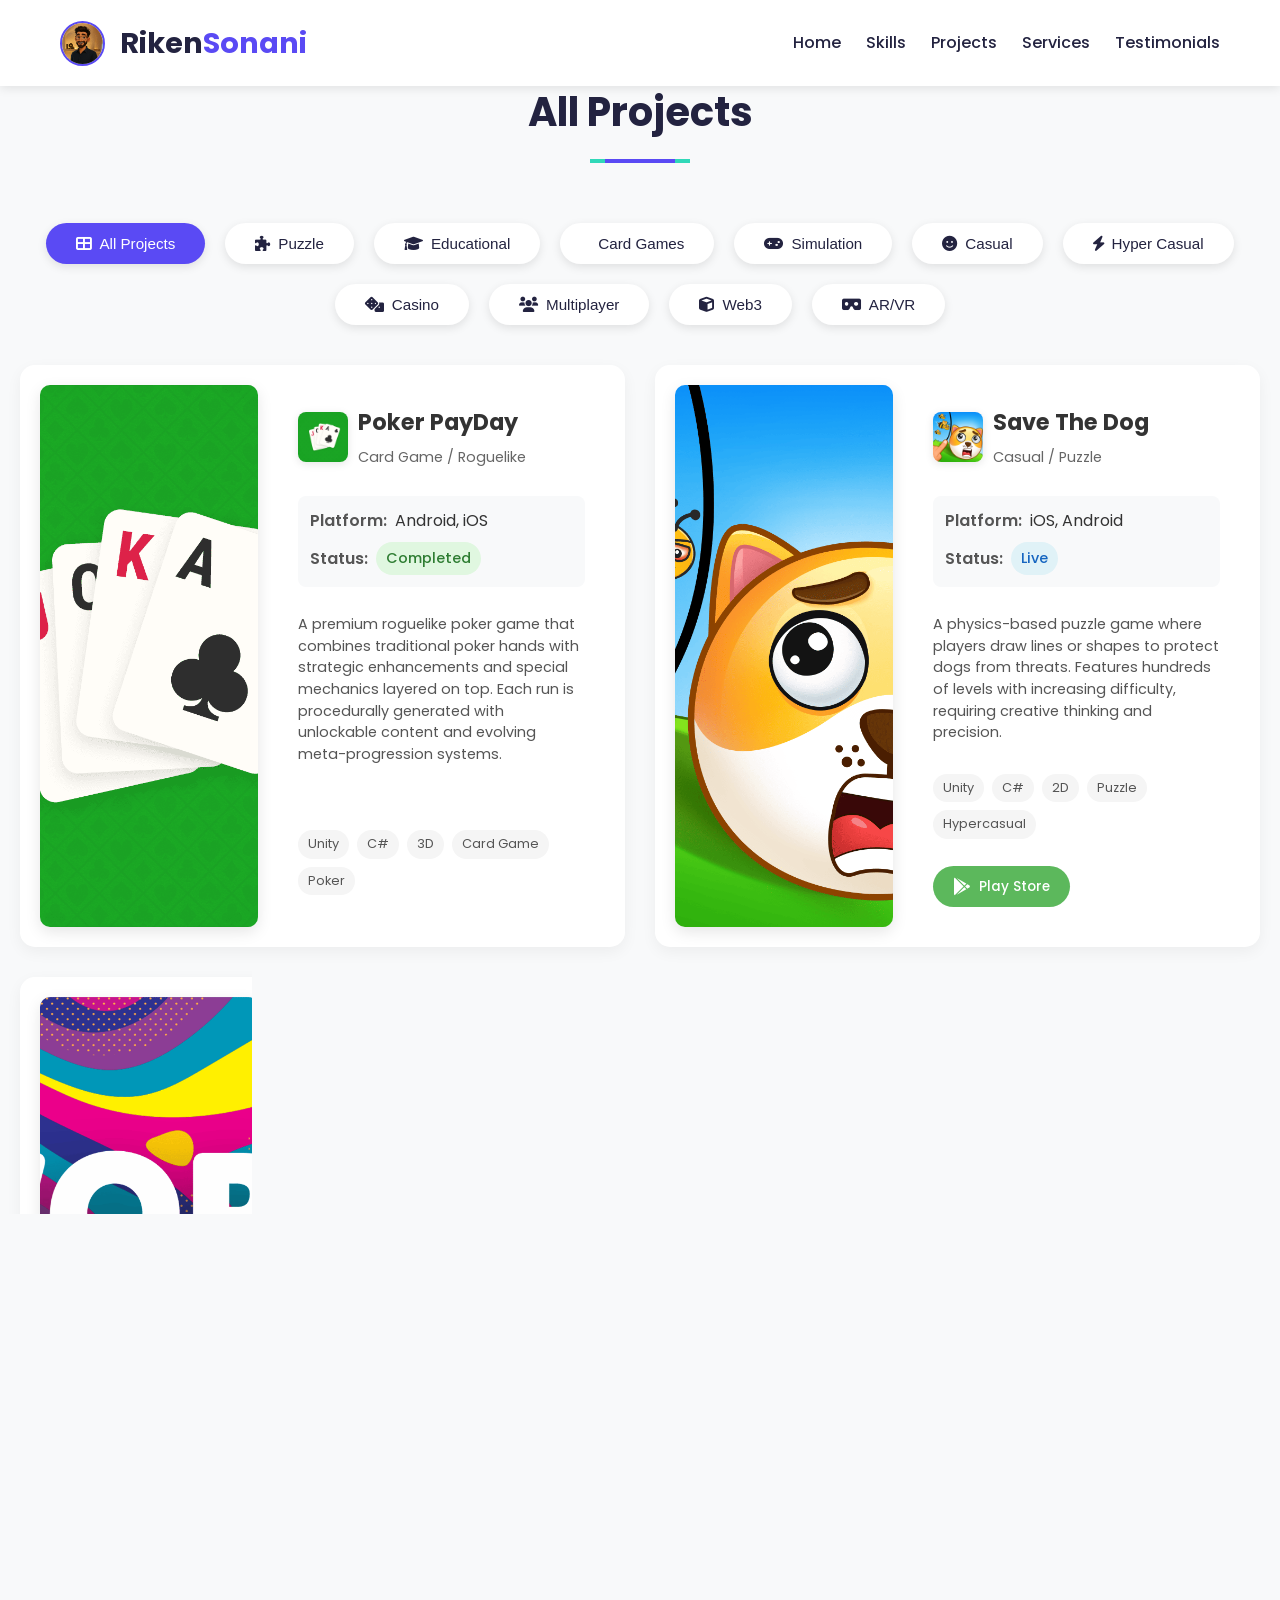
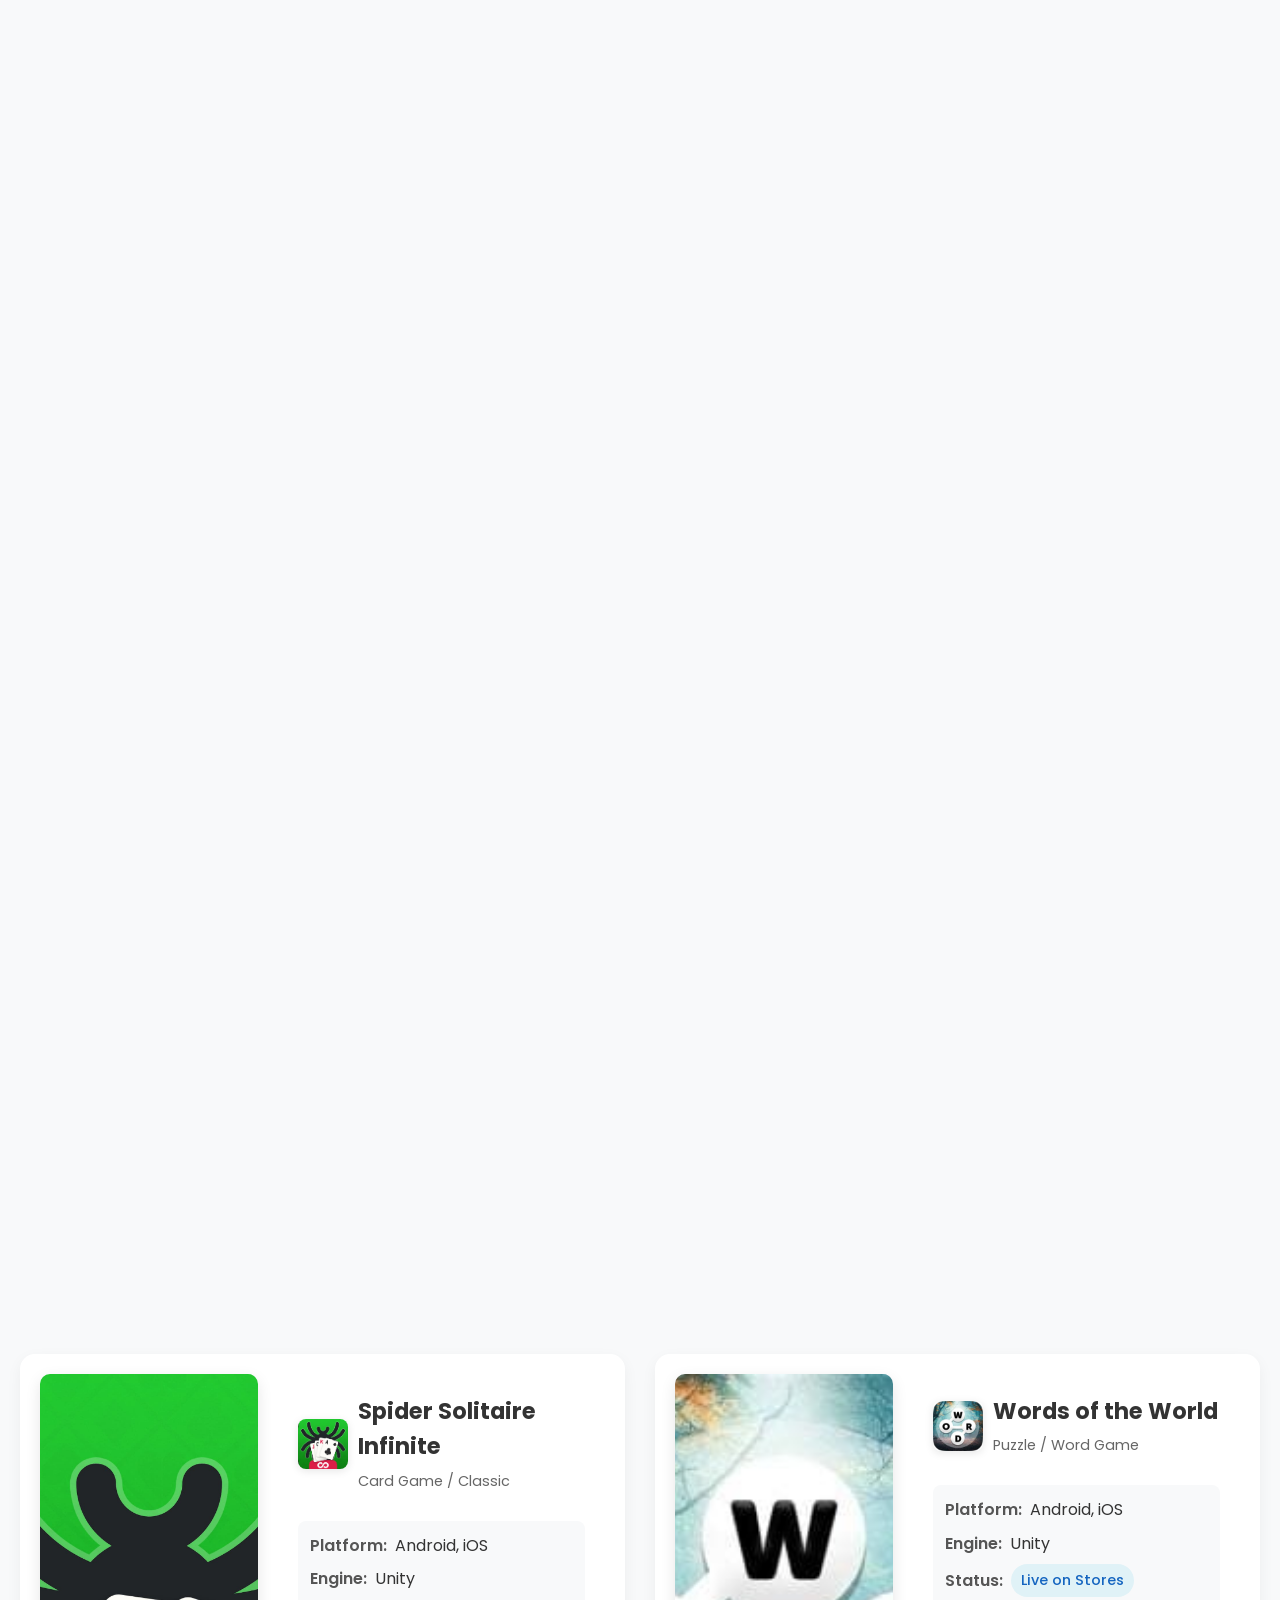
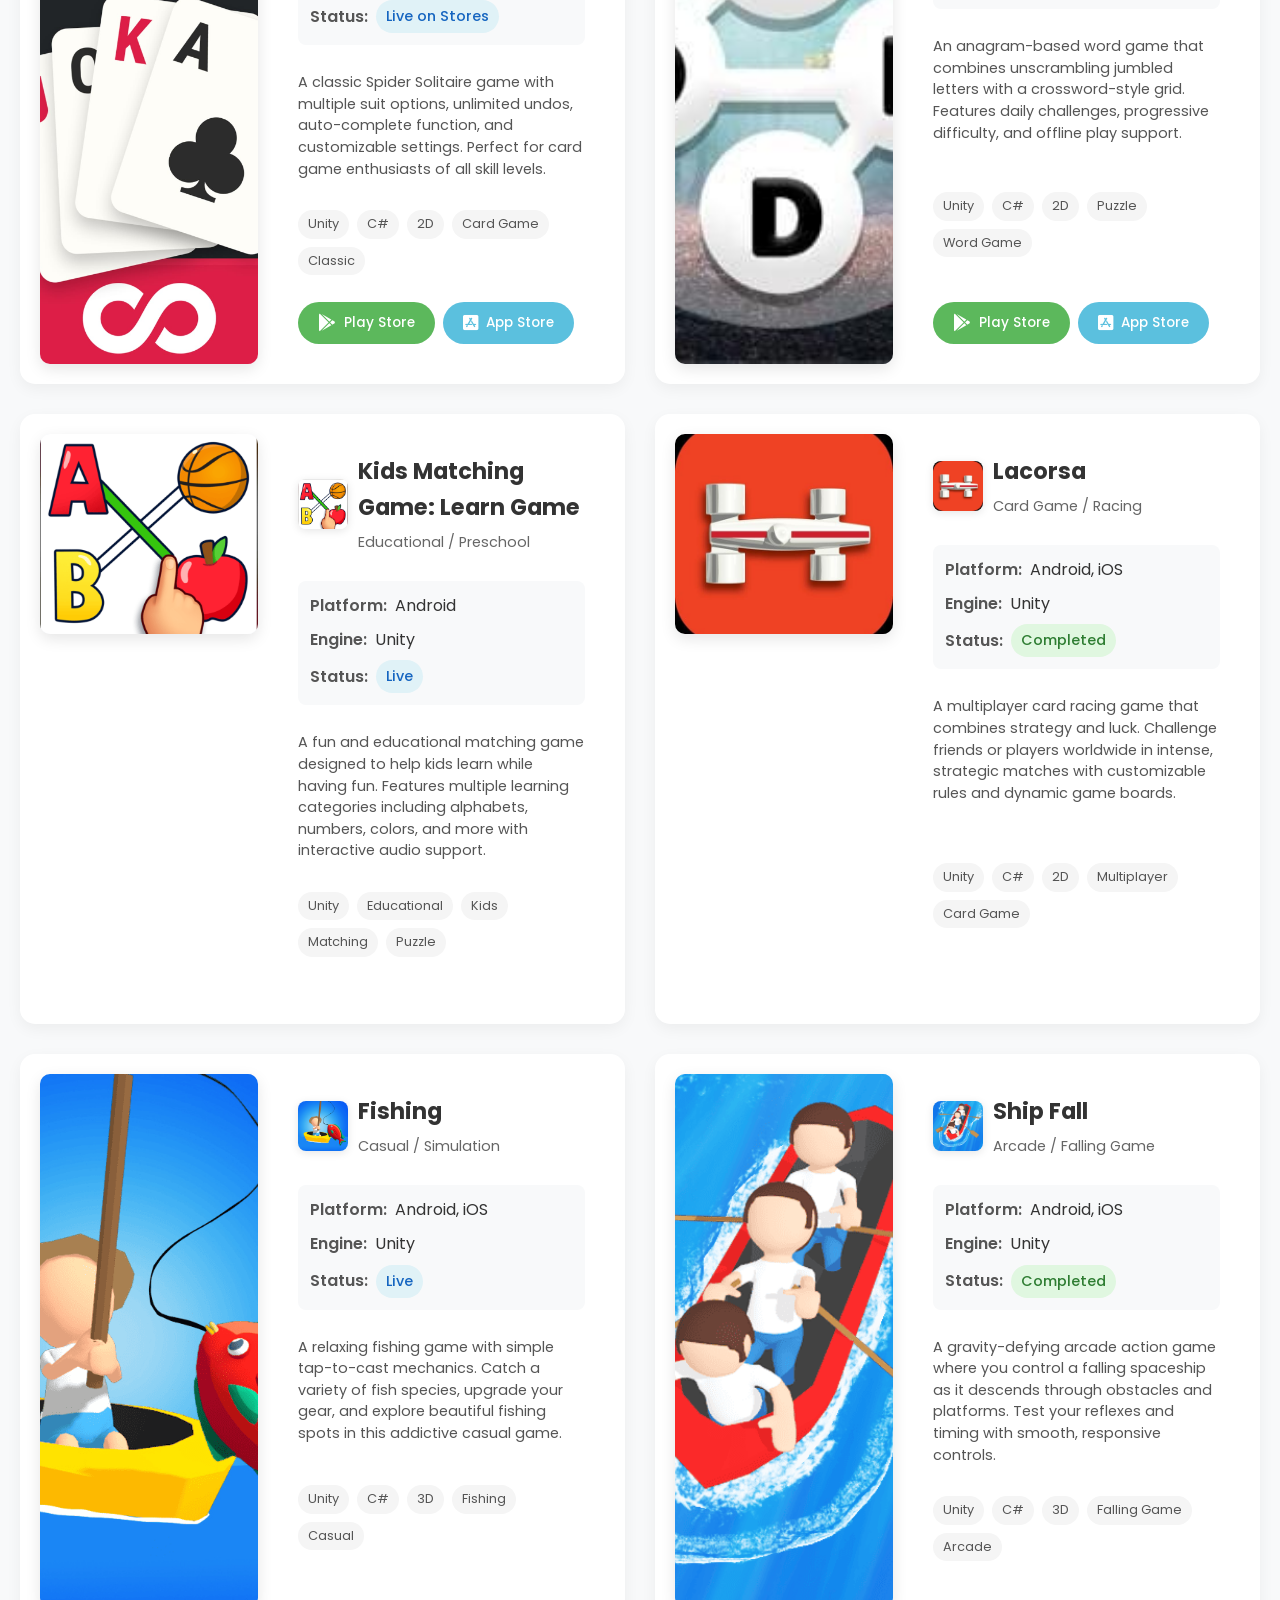
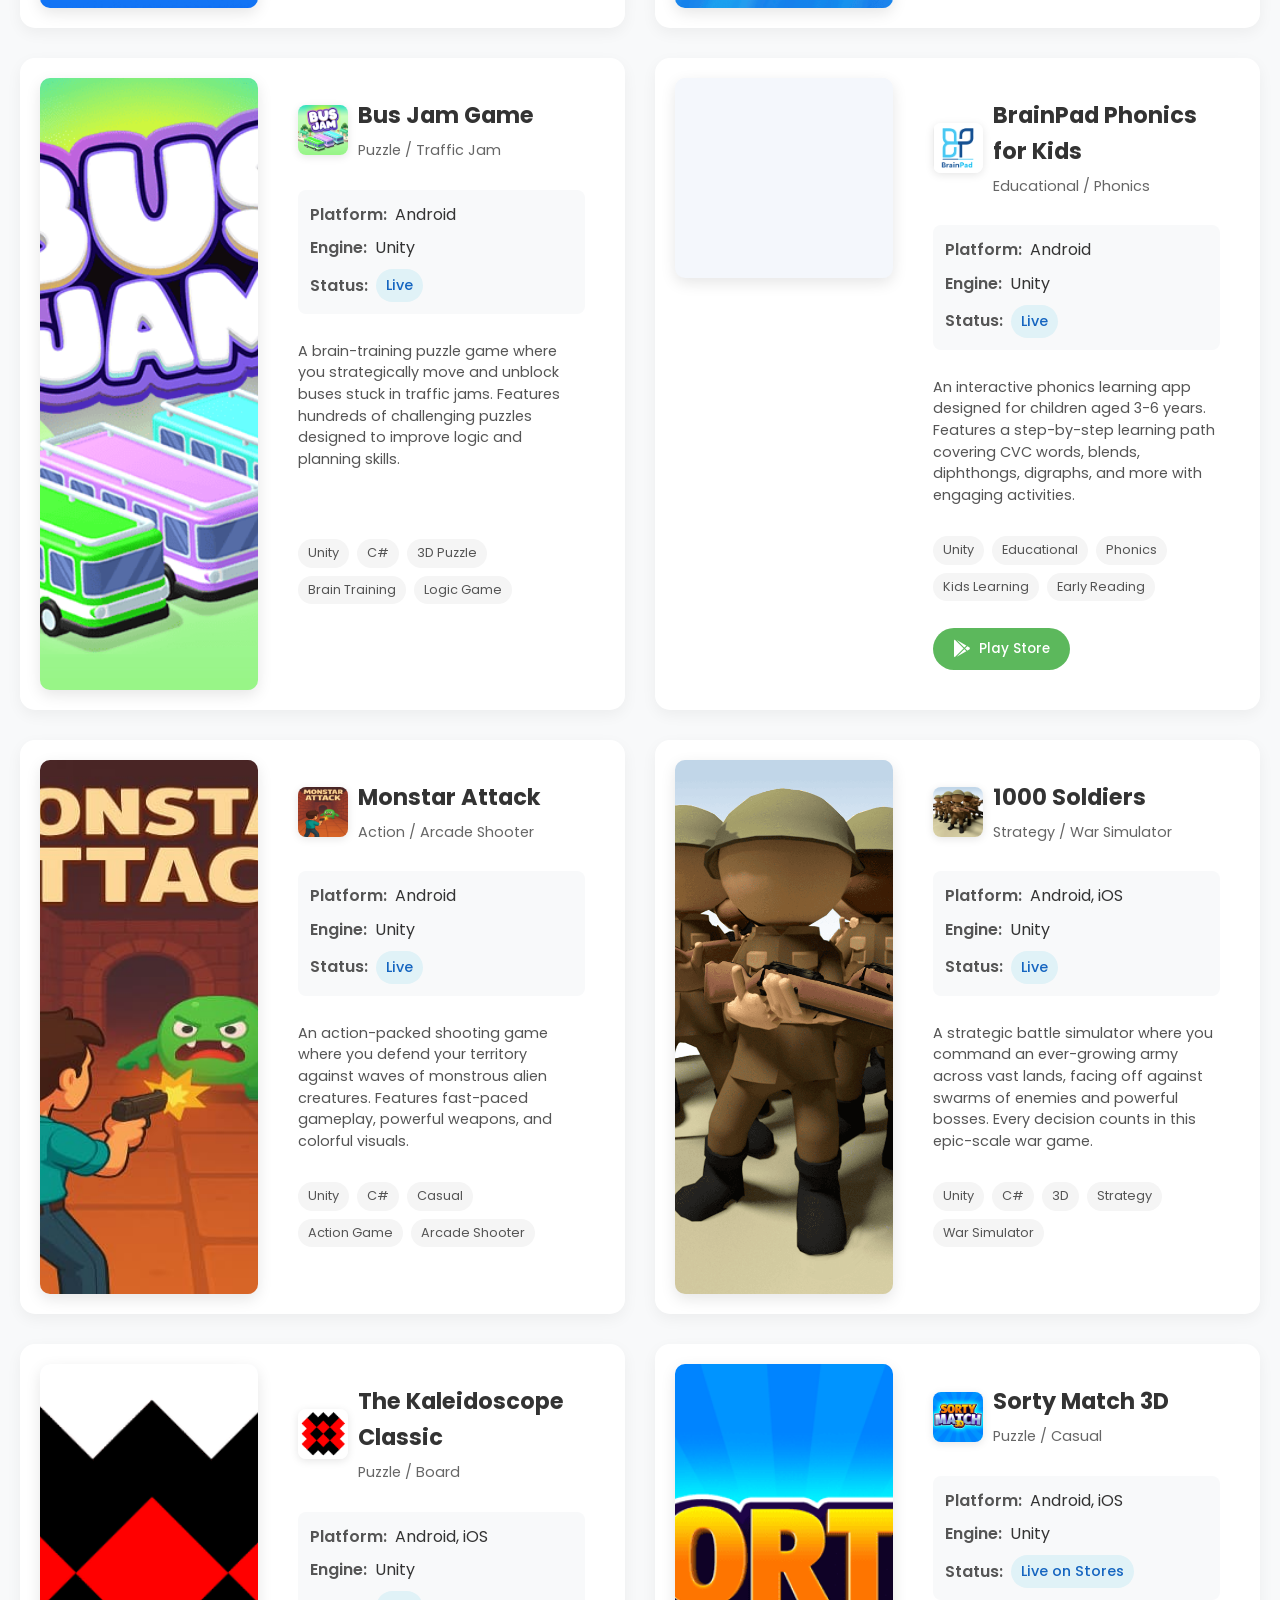
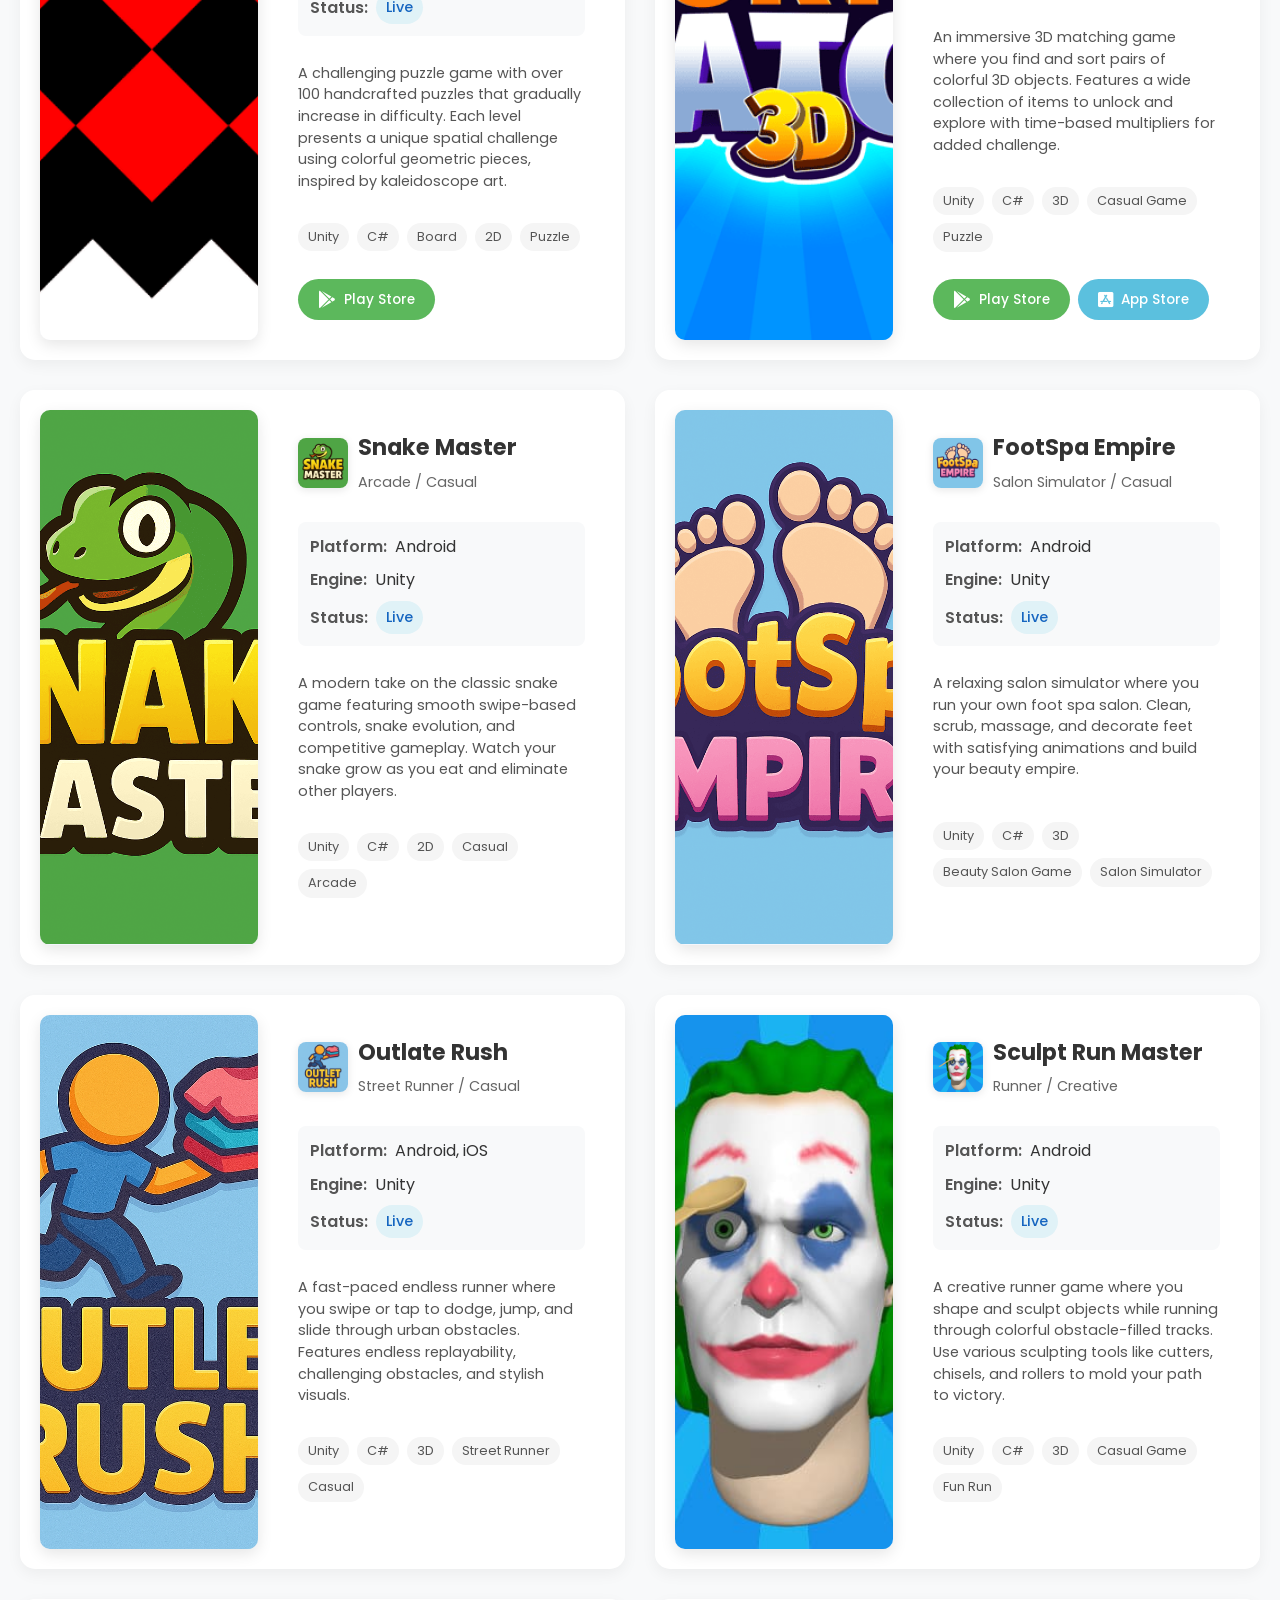
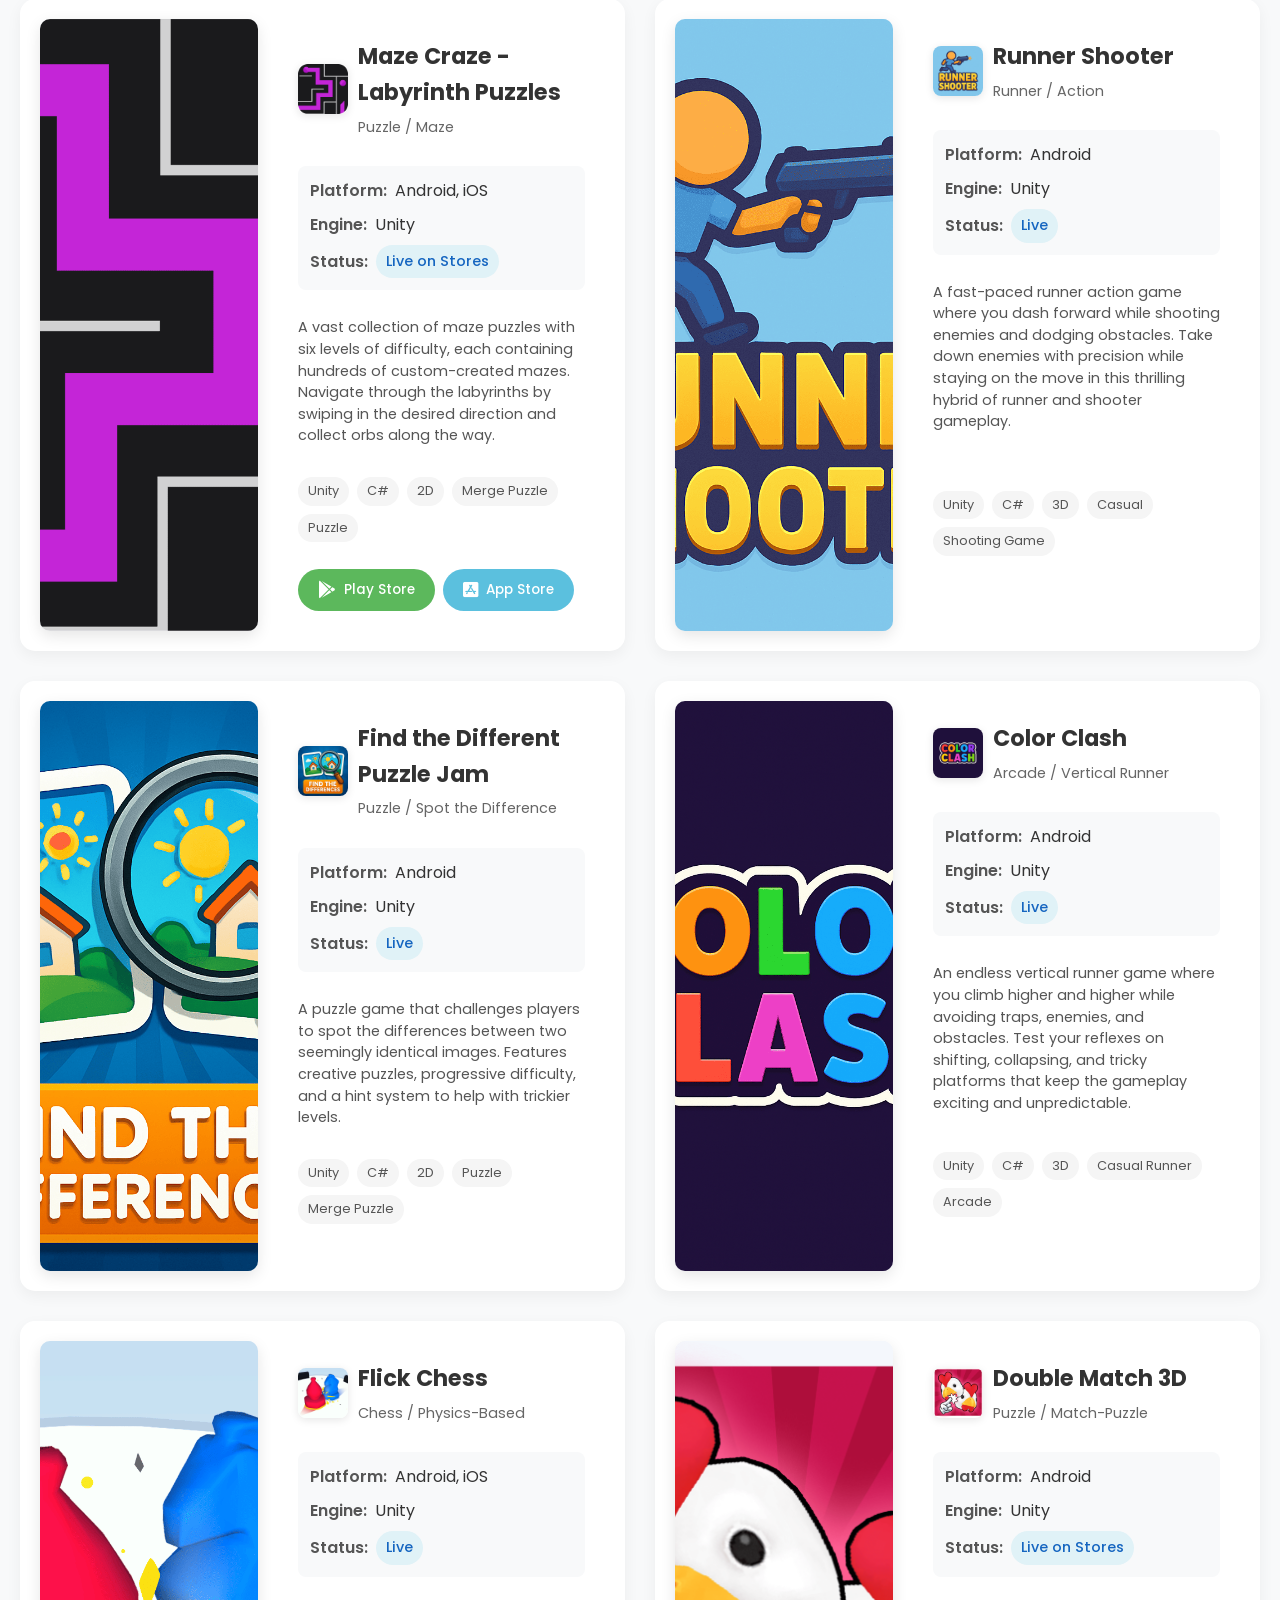
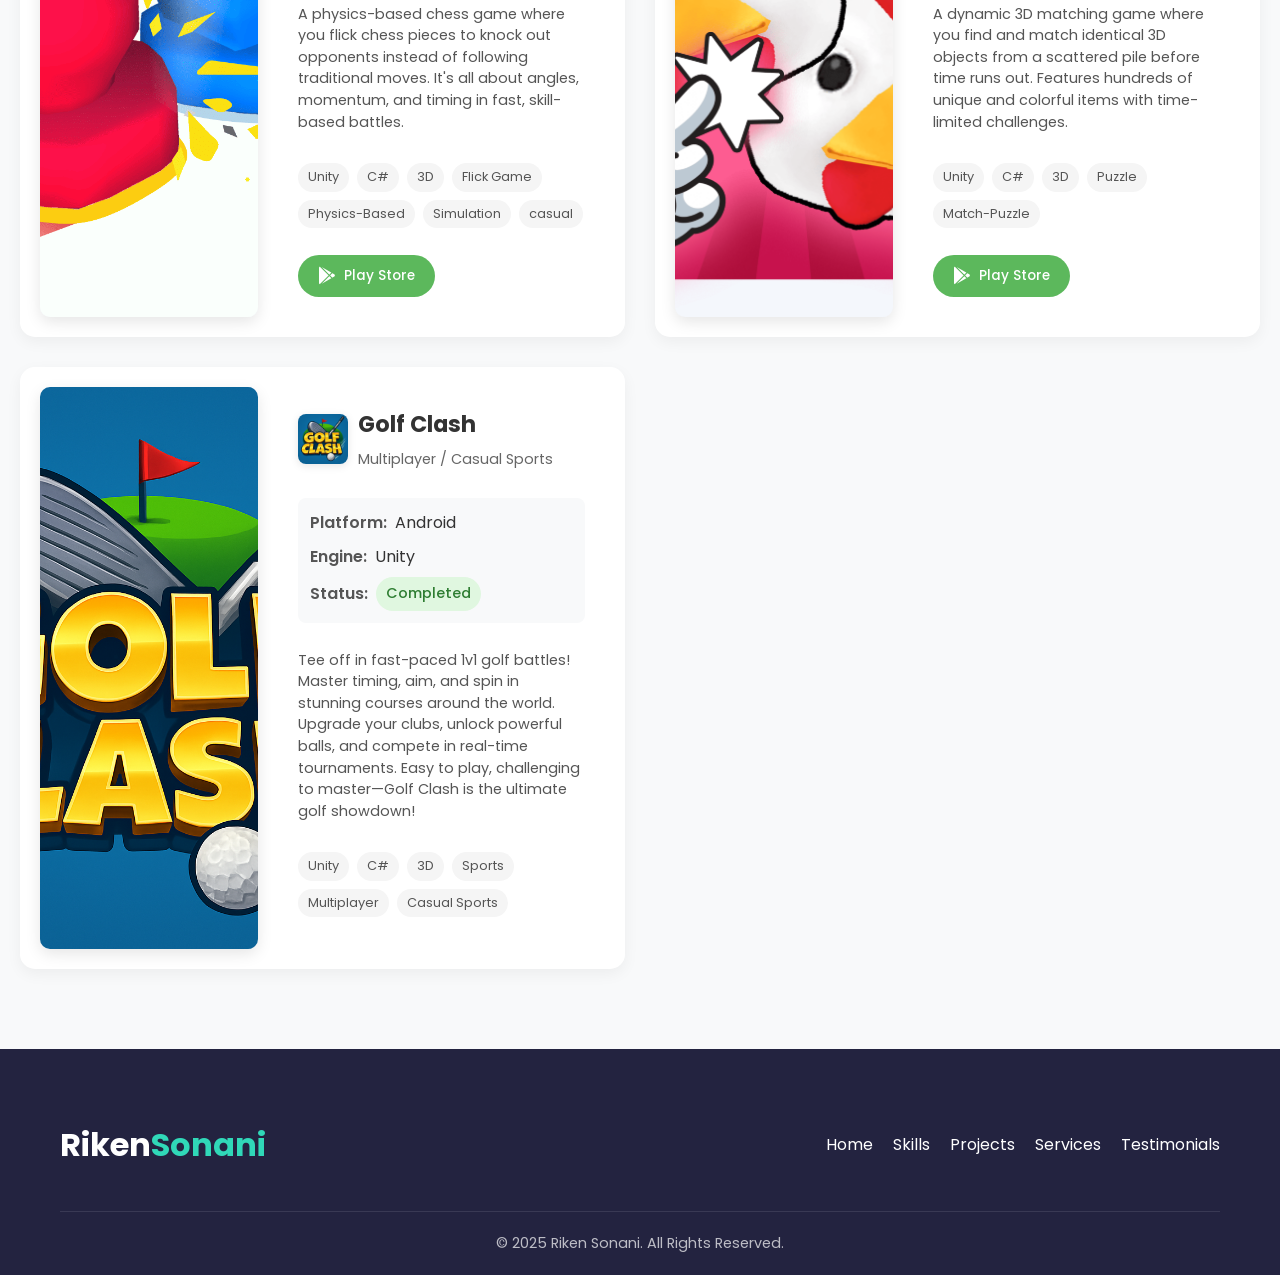
==== projects.html @ 7538af36 "initial commit" ====
<!DOCTYPE html>
<html lang="en">
<head>
    <meta charset="UTF-8">
    <meta name="viewport" content="width=device-width, initial-scale=1.0">
    <title>Riken Sonani - All Projects</title>
    <link rel="stylesheet" href="css/style.css">
    <link href="https://fonts.googleapis.com/css2?family=Poppins:wght@300;400;500;600;700&display=swap" rel="stylesheet">
    <link rel="stylesheet" href="https://cdnjs.cloudflare.com/ajax/libs/font-awesome/6.0.0/css/all.min.css">
</head>
<body>
    <!-- Header -->
    <header>
        <div class="container">
            <div class="header-profile">
                <div class="profile-image">
                    <img src="images/Profile.jpg" alt="Riken Sonani">
                </div>
                <div class="logo">
                    <h1>Riken<span>Sonani</span></h1>
                </div>
            </div>
            <nav>
                <ul class="nav-links">
                    <li><a href="index.html#home">Home</a></li>
                    <li><a href="index.html#skills">Skills</a></li>
                    <li><a href="index.html#projects" class="active">Projects</a></li>
                    <li><a href="index.html#services">Services</a></li>
                    <li><a href="index.html#testimonials">Testimonials</a></li>
                </ul>
                <div class="hamburger">
                    <span></span>
                    <span></span>
                    <span></span>
                </div>
            </nav>
        </div>
    </header>

    <!-- Projects Section -->
    <section class="projects projects-page">
        <div class="container">
            <div class="section-header">
                <h2>All Projects</h2>
                <div class="underline"></div>
            </div>
            
            <div class="project-filters">
                <button class="filter-btn active" data-filter="all">
                    <i class="fas fa-th-large"></i> All Projects
                </button>
                <button class="filter-btn" data-filter="puzzle">
                    <i class="fas fa-puzzle-piece"></i> Puzzle
                </button>
                <button class="filter-btn" data-filter="educational">
                    <i class="fas fa-graduation-cap"></i> Educational
                </button>
                <button class="filter-btn" data-filter="card">
                    <i class="fas fa-cards"></i> Card Games
                </button>
                <button class="filter-btn" data-filter="simulation">
                    <i class="fas fa-gamepad"></i> Simulation
                </button>
                <button class="filter-btn" data-filter="casual">
                    <i class="fas fa-smile"></i> Casual
                </button>
                <button class="filter-btn" data-filter="hypercasual">
                    <i class="fas fa-bolt"></i> Hyper Casual
                </button>
                <button class="filter-btn" data-filter="casino">
                    <i class="fas fa-dice"></i> Casino
                </button>
                <button class="filter-btn" data-filter="multiplayer">
                    <i class="fas fa-users"></i> Multiplayer
                </button>
                <button class="filter-btn" data-filter="web3">
                    <i class="fas fa-cube"></i> Web3
                </button>
                <button class="filter-btn" data-filter="arvr">
                    <i class="fas fa-vr-cardboard"></i> AR/VR
                </button>
            </div>

            <div class="projects-grid">
                <!-- Project 1: Poker PayDay -->
                <div class="project-item casino card">
                    <div class="project-media" >
                        <div class="project-video">
                            <video autoplay loop muted playsinline preload="auto" poster="images/Project1.png">
                                <source src="videos/Project1.mp4" type="video/mp4">
                                Your browser does not support the video tag.
                            </video>
                        </div>
                    </div>
                    <div class="project-info">
                        <div class="project-header">
                            <div class="project-icon">
                                <img src="images/Project1.png" alt="Poker PayDay Icon">
                            </div>
                            <div class="title-category">
                                <h3 class="project-title">Poker PayDay</h3>
                                <span class="project-category">Card Game / Roguelike</span>
                            </div>
                        </div>
                        <div class="project-details">
                            <div class="detail-row">
                                <span class="detail-label">Platform:</span>
                                <span class="detail-value">Android, iOS</span>
                            </div>
                            <div class="detail-row">
                                <span class="detail-label">Status:</span>
                                <span class="status-completed">Completed</span>
                            </div>
                        </div>
                        <p class="project-description">A premium roguelike poker game that combines traditional poker hands with strategic enhancements and special mechanics layered on top. Each run is procedurally generated with unlockable content and evolving meta-progression systems.</p>
                        <div class="project-technologies">
                            <span class="tech-tag">Unity</span>
                            <span class="tech-tag">C#</span>
                            <span class="tech-tag">3D</span>
                            <span class="tech-tag">Card Game</span>
                            <span class="tech-tag">Poker</span>
                        </div>
                        <!-- <div class="project-actions">
                            <a href="#" class="action-btn play-btn ">
                                <i class="fas fa-gamepad"></i> Play Game
                            </a>
                            <a href="#" class="action-btn code-btn">
                                <i class="fab fa-github"></i> View Code
                            </a>
                        </div> -->
                    </div>
                </div>

                <!-- Project 2: Save The Dog -->
                <div class="project-item hypercasual puzzle">
                    <div class="project-media">
                        <div class="project-video">
                            <video autoplay loop muted playsinline preload="auto" poster="images/Project2.png">
                                <source src="videos/Project2.mp4" type="video/mp4">
                                Your browser does not support the video tag.
                            </video>
                        </div>
                    </div>
                    <div class="project-info">
                        <div class="project-header">
                            <div class="project-icon">
                                <img src="images/Project2.png" alt="Save The Dog Icon">
                            </div>
                            <div class="title-category">
                                <h3 class="project-title">Save The Dog</h3>
                                <span class="project-category">Casual / Puzzle</span>
                            </div>
                        </div>
                        <div class="project-details">
                            <div class="detail-row">
                                <span class="detail-label">Platform:</span>
                                <span class="detail-value">iOS, Android</span>
                            </div>
                            <div class="detail-row">
                                <span class="detail-label">Status:</span>
                                <span class="status-live">Live</span>
                            </div>
                        </div>
                        <p class="project-description">A physics-based puzzle game where players draw lines or shapes to protect dogs from threats. Features hundreds of levels with increasing difficulty, requiring creative thinking and precision.</p>
                        <div class="project-technologies">
                            <span class="tech-tag">Unity</span>
                            <span class="tech-tag">C#</span>
                            <span class="tech-tag">2D</span>
                            <span class="tech-tag">Puzzle</span>
                            <span class="tech-tag">Hypercasual</span>
                        </div>
                        <div class="project-actions">
                            <a href="https://play.google.com/store/apps/details?id=com.superstarstudio.savethedog" class="store-btn playstore-btn" target="_blank">
                                <i class="fab fa-google-play"></i> Play Store
                            </a>
                            <a href="#" class="store-btn appstore-btn disabled">
                                <i class="fab fa-app-store-ios"></i> App Store
                            </a>
                        </div>
                    </div>
                </div>

                <!-- Project 3: WordBlox - Word Puzzles -->
                <div class="project-item puzzle casual educational">
                    <div class="project-media" >
                        <div class="project-video">
                            <video autoplay loop muted playsinline preload="auto" poster="images/Project3.png">
                                <source src="videos/Project3.mp4" type="video/mp4">
                                Your browser does not support the video tag.
                            </video>
                        </div>
                    </div>
                    <div class="project-info">
                        <div class="project-header">
                            <div class="project-icon">
                                <img src="images/Project3.png" alt="WordBlox - Word Puzzles Icon">
                            </div>
                            <div class="title-category">
                                <h3 class="project-title">WordBlox - Word Puzzles</h3>
                                <span class="project-category">Puzzle / Word Game</span>
                            </div>
                        </div>
                        <div class="project-details">
                            <div class="detail-row">
                                <span class="detail-label">Platform:</span>
                                <span class="detail-value">Android, iOS</span>
                            </div>
                            <div class="detail-row">
                                <span class="detail-label">Status:</span>
                                <span class="status-live">Live on Stores</span>
                            </div>
                        </div>
                        <p class="project-description">A fresh twist on word puzzles combining classic word search, crossword, and trivia gameplay. Solve puzzles using diverse clue formats like emojis, photos, and riddles for varied challenge styles.</p>
                        <!-- 
                        <div class="project-features">
                            <h4>Key Features:</h4>
                            <ul class="features-list">
                                <li class="feature-item"><i class="fas fa-check"></i> Unique Word Puzzle Concept</li>
                                <li class="feature-item"><i class="fas fa-check"></i> Diverse Clue Formats</li>
                                <li class="feature-item"><i class="fas fa-check"></i> Massive Puzzle Library</li>
                                <li class="feature-item"><i class="fas fa-check"></i> Helpful Hint System</li>
                                <li class="feature-item"><i class="fas fa-check"></i> Clean & Intuitive UI</li>
                            </ul>
                        </div>
                        -->
                        <div class="project-technologies">
                            <span class="tech-tag">Unity</span>
                            <span class="tech-tag">C#</span>
                            <span class="tech-tag">2D</span>
                            <span class="tech-tag">Puzzle</span>
                            <span class="tech-tag">Merge-Puzzle</span>
                        </div>
                        <div class="project-actions">
                            <a href="https://play.google.com/store/apps/details?id=com.randomlogicgames.wordblox" class="store-btn playstore-btn" target="_blank">
                                <i class="fab fa-google-play"></i> Play Store
                            </a>
                            <a href="https://apps.apple.com/in/app/wordblox-word-puzzles/id1569467386" class="store-btn appstore-btn" target="_blank">
                                <i class="fab fa-app-store-ios"></i> App Store
                            </a>
                        </div>
                    </div>
                </div>

                <!-- Project 4: Pool Pay Day -->
                <div class="project-item game casino simulation">
                    <div class="project-media">
                        <div class="project-video">
                            <video autoplay loop muted playsinline preload="auto" poster="images/Project4.png">
                                <source src="videos/Project4.mp4" type="video/mp4">
                                Your browser does not support the video tag.
                            </video>
                        </div>
                    </div>
                    <div class="project-info">
                        <div class="project-header">
                            <div class="project-icon">
                                <img src="images/Project4.png" alt="Pool Pay Day Icon">
                            </div>
                            <div class="title-category">
                                <h3 class="project-title">Pool Pay Day</h3>
                                <span class="project-category">Sports / Arcade</span>
                            </div>
                        </div>
                        <div class="project-details">
                            <div class="detail-row">
                                <span class="detail-label">Platform:</span>
                                <span class="detail-value">Android, iOS</span>
                            </div>
                            <div class="detail-row">
                                <span class="detail-label">Engine:</span>
                                <span class="detail-value">Unity</span>
                            </div>
                            <div class="detail-row">
                                <span class="detail-label">Status:</span>
                                <span class="status-completed">Completed</span>
                            </div>
                        </div>
                        <p class="project-description">A realistic pool game with intuitive and precise cue controls and real-time physics. Compete in 1v1 matches against other players, earn rewards, and climb the leaderboards.</p>
                        <!-- 
                        <div class="project-features">
                            <h4>Key Features:</h4>
                            <ul class="features-list">
                                <li class="feature-item"><i class="fas fa-check"></i> Realistic Pool Mechanics</li>
                                <li class="feature-item"><i class="fas fa-check"></i> 1v1 Competitive Matches</li>
                                <li class="feature-item"><i class="fas fa-check"></i> Earn Rewards and Climb Ranks</li>
                                <li class="feature-item"><i class="fas fa-check"></i> Daily Challenges & Missions</li>
                                <li class="feature-item"><i class="fas fa-check"></i> Custom Cues & Tables</li>
                            </ul>
                        </div>
                        -->
                        <div class="project-technologies">
                            <span class="tech-tag">Unity</span>
                            <span class="tech-tag">C#</span>
                            <span class="tech-tag">3D</span>
                            <span class="tech-tag">Arcade Pool</span>
                            <span class="tech-tag">8 Ball Pool</span>
                        </div>
                        <div class="project-actions">
                            <a href="#" class="store-btn playstore-btn disabled">
                                <i class="fab fa-google-play"></i> Play Store
                            </a>
                            <a href="#" class="store-btn appstore-btn disabled">
                                <i class="fab fa-app-store-ios"></i> App Store
                            </a>
                        </div>
                    </div>
                </div>

                <!-- Project 5: Pig Fight -->
                <div class="project-item game multiplayer casual">
                    <div class="project-media">
                        <div class="project-video">
                            <video autoplay loop muted playsinline preload="auto" poster="images/Project5.png">
                                <source src="videos/Project5.mp4" type="video/mp4">
                                Your browser does not support the video tag.
                            </video>
                        </div>
                    </div>
                    <div class="project-info">
                        <div class="project-header">
                            <div class="project-icon">
                                <img src="images/Project5.png" alt="Pig Fight Icon">
                            </div>
                            <div class="title-category">
                                <h3 class="project-title">Pig Fight</h3>
                                <span class="project-category">Multiplayer / Fighting</span>
                            </div>
                        </div>
                        <div class="project-details">
                            <div class="detail-row">
                                <span class="detail-label">Platform:</span>
                                <span class="detail-value">iOS, Android</span>
                            </div>
                            <div class="detail-row">
                                <span class="detail-label">Engine:</span>
                                <span class="detail-value">Unity</span>
                            </div>
                            <div class="detail-row">
                                <span class="detail-label">Status:</span>
                                <span class="status-live">Live</span>
                            </div>
                        </div>
                        <p class="project-description">A physics-based fighting game where pigs battle each other in fun, chaotic arenas. Features both online and offline multiplayer modes with five unique pig characters, each with different abilities.</p>
                        <!-- 
                        <div class="project-features">
                            <h4>Key Features:</h4>
                            <ul class="features-list">
                                <li class="feature-item"><i class="fas fa-check"></i> Fast-Paced Pig Battles</li>
                                <li class="feature-item"><i class="fas fa-check"></i> Online & Offline Multiplayer</li>
                                <li class="feature-item"><i class="fas fa-check"></i> Five Unique Pig Characters</li>
                                <li class="feature-item"><i class="fas fa-check"></i> Simple Controls, Deep Fun</li>
                                <li class="feature-item"><i class="fas fa-check"></i> Realistic Physics System</li>
                            </ul>
                        </div>
                        -->
                        <div class="project-technologies">
                            <span class="tech-tag">Unity</span>
                            <span class="tech-tag">C#</span>
                            <span class="tech-tag">2D</span>
                            <span class="tech-tag">Multiplayer</span>
                            <span class="tech-tag">Fighting</span>
                        </div>
                        <div class="project-actions">
                            <a href="#" class="store-btn playstore-btn disabled">
                                <i class="fab fa-google-play"></i> Play Store
                            </a>
                            <a href="#" class="store-btn appstore-btn disabled">
                                <i class="fab fa-app-store-ios"></i> App Store
                            </a>
                        </div>
                    </div>
                </div>

                <!-- Project 6: Hexa Buzzle -->
                <div class="project-item puzzle casual">
                    <div class="project-media">
                        <div class="project-video">
                            <video autoplay loop muted playsinline preload="auto" poster="images/Project06.png">
                                <source src="videos/Project6.mp4" type="video/mp4">
                                Your browser does not support the video tag.
                            </video>
                        </div>
                    </div>
                    <div class="project-info">
                        <div class="project-header">
                            <div class="project-icon">
                                <img src="images/Project06.png" alt="Hexa Buzzle Icon">
                            </div>
                            <div class="title-category">
                                <h3 class="project-title">Hexa Buzzle</h3>
                                <span class="project-category">Puzzle / Casual</span>
                            </div>
                        </div>
                        <div class="project-details">
                            <div class="detail-row">
                                <span class="detail-label">Platform:</span>
                                <span class="detail-value">Android, iOS</span>
                            </div>
                            <div class="detail-row">
                                <span class="detail-label">Engine:</span>
                                <span class="detail-value">Unity</span>
                            </div>
                            <div class="detail-row">
                                <span class="detail-label">Status:</span>
                                <span class="status-live">Live on Stores</span>
                            </div>
                        </div>
                        <p class="project-description">An engaging twist on classic block puzzle games featuring 14 levels and over 1,000 puzzles. Play at your own pace without the pressure of timers or move limits in this relaxing puzzle experience.</p>
                        <!-- 
                        <div class="project-features">
                            <h4>Key Features:</h4>
                            <ul class="features-list">
                                <li class="feature-item"><i class="fas fa-check"></i> Extensive Puzzle Collection</li>
                                <li class="feature-item"><i class="fas fa-check"></i> Relaxed Gameplay</li>
                                <li class="feature-item"><i class="fas fa-check"></i> User-Friendly Interface</li>
                                <li class="feature-item"><i class="fas fa-check"></i> Offline Play Support</li>
                                <li class="feature-item"><i class="fas fa-check"></i> Progressive Difficulty</li>
                            </ul>
                        </div>
                        -->
                        <div class="project-technologies">
                            <span class="tech-tag">Unity</span>
                            <span class="tech-tag">C#</span>
                            <span class="tech-tag">2D</span>
                            <span class="tech-tag">Puzzle</span>
                            <span class="tech-tag">Block Puzzle</span>
                        </div>
                        <div class="project-actions">
                            <a href="https://play.google.com/store/apps/details?id=com.randomlogicgames.hexabuzzle" class="store-btn playstore-btn" target="_blank">
                                <i class="fab fa-google-play"></i> Play Store
                            </a>
                            <a href="https://apps.apple.com/in/app/hexa-buzzle/id1369821512" class="store-btn appstore-btn" target="_blank">
                                <i class="fab fa-app-store-ios"></i> App Store
                            </a>
                        </div>
                    </div>
                </div>

                <!-- Project 7: Merge Warriors -->
                <div class="project-item game casual hypercasual simulation">
                    <div class="project-media">
                        <div class="project-video">
                            <video autoplay loop muted playsinline preload="auto" poster="images/Project7.png">
                                <source src="videos/Project7.mp4" type="video/mp4">
                                Your browser does not support the video tag.
                            </video>
                        </div>
                    </div>
                    <div class="project-info">
                        <div class="project-header">
                            <div class="project-icon">
                                <img src="images/Project7.png" alt="Merge Warriors Icon">
                            </div>
                            <div class="title-category">
                                <h3 class="project-title">Merge Warriors</h3>
                                <span class="project-category">Strategy / Auto Battler</span>
                            </div>
                        </div>
                        <div class="project-details">
                            <div class="detail-row">
                                <span class="detail-label">Platform:</span>
                                <span class="detail-value">Android, iOS</span>
                            </div>
                            <div class="detail-row">
                                <span class="detail-label">Engine:</span>
                                <span class="detail-value">Unity</span>
                            </div>
                            <div class="detail-row">
                                <span class="detail-label">Status:</span>
                                <span class="status-live">Live</span>
                            </div>
                        </div>
                        <p class="project-description">A strategic merge game where players combine identical warriors to evolve them into stronger units. Place your units, merge them smartly, and watch them battle automatically in this idle strategy game.</p>
                        <div class="project-technologies">
                            <span class="tech-tag">Unity</span>
                            <span class="tech-tag">C#</span>
                            <span class="tech-tag">3D</span>
                            <span class="tech-tag">Merge Game</span>
                            <span class="tech-tag">Auto Battler</span>
                        </div>
                        <div class="project-actions">
                            <a href="#" class="store-btn playstore-btn disabled">
                                <i class="fab fa-google-play"></i> Play Store
                            </a>
                            <a href="#" class="store-btn appstore-btn disabled">
                                <i class="fab fa-app-store-ios"></i> App Store
                            </a>
                        </div>
                    </div>
                </div>

                <!-- Project 8: Math Game For Kids -->
                <div class="project-item mobile educational">
                    <div class="project-media" data-resolution="1920x1080">
                        <div class="project-video">
                            <video autoplay loop muted playsinline preload="auto" poster="images/Project8.png">
                                <source src="videos/Project8.mp4" type="video/mp4">
                                Your browser does not support the video tag.
                            </video>
                        </div>
                    </div>
                    <div class="project-info">
                        <div class="project-header">
                            <div class="project-icon">
                                <img src="images/Project8.png" alt="Math Game For Kids Icon">
                            </div>
                            <div class="title-category">
                                <h3 class="project-title">Math Game For Kids</h3>
                                <span class="project-category">Educational / Children</span>
                            </div>
                        </div>
                        <div class="project-details">
                            <div class="detail-row">
                                <span class="detail-label">Platform:</span>
                                <span class="detail-value">Android</span>
                            </div>
                            <div class="detail-row">
                                <span class="detail-label">Engine:</span>
                                <span class="detail-value">Unity</span>
                            </div>
                            <div class="detail-row">
                                <span class="detail-label">Status:</span>
                                <span class="status-live">Live</span>
                            </div>
                        </div>
                        <p class="project-description">An educational game designed for children aged 4-10 to learn basic math operations through fun-based mini-games. Features colorful graphics, audio feedback, and progressive difficulty levels.</p>
                        <div class="project-technologies">
                            <span class="tech-tag">Unity</span>
                            <span class="tech-tag">C#</span>
                            <span class="tech-tag">2D</span>
                            <span class="tech-tag">Educational</span>
                            <span class="tech-tag">Math</span>
                        </div>
                        <div class="project-actions">
                            <a href="https://play.google.com/store/apps/details?id=com.kids.math.games.mathskids" class="store-btn playstore-btn" target="_blank">
                                <i class="fab fa-google-play"></i> Play Store
                            </a>
                        </div>
                    </div>
                </div>

                <!-- Project 9: Spider Solitaire Infinite -->
                <div class="project-item game card">
                    <div class="project-media">
                        <div class="project-video">
                            <video autoplay loop muted playsinline preload="auto" poster="images/Project9.jpeg">
                                <source src="videos/Project9.mp4" type="video/mp4">
                                Your browser does not support the video tag.
                            </video>
                        </div>
                    </div>
                    <div class="project-info">
                        <div class="project-header">
                            <div class="project-icon">
                                <img src="images/Project9.jpeg" alt="Spider Solitaire Infinite Icon">
                            </div>
                            <div class="title-category">
                                <h3 class="project-title">Spider Solitaire Infinite</h3>
                                <span class="project-category">Card Game / Classic</span>
                            </div>
                        </div>
                        <div class="project-details">
                            <div class="detail-row">
                                <span class="detail-label">Platform:</span>
                                <span class="detail-value">Android, iOS</span>
                            </div>
                            <div class="detail-row">
                                <span class="detail-label">Engine:</span>
                                <span class="detail-value">Unity</span>
                            </div>
                            <div class="detail-row">
                                <span class="detail-label">Status:</span>
                                <span class="status-live">Live on Stores</span>
                            </div>
                        </div>
                        <p class="project-description">A classic Spider Solitaire game with multiple suit options, unlimited undos, auto-complete function, and customizable settings. Perfect for card game enthusiasts of all skill levels.</p>
                        <div class="project-technologies">
                            <span class="tech-tag">Unity</span>
                            <span class="tech-tag">C#</span>
                            <span class="tech-tag">2D</span>
                            <span class="tech-tag">Card Game</span>
                            <span class="tech-tag">Classic</span>
                        </div>
                        <div class="project-actions">
                            <a href="https://play.google.com/store/apps/details?id=com.randomlogicgames.spidersolitaireinfinite" class="store-btn playstore-btn" target="_blank">
                                <i class="fab fa-google-play"></i> Play Store
                            </a>
                            <a href="https://apps.apple.com/in/app/spider-solitaire-infinite/id1569466325" class="store-btn appstore-btn" target="_blank">
                                <i class="fab fa-app-store-ios"></i> App Store
                            </a>
                        </div>
                    </div>
                </div>

                <!-- Project 10: Words of the World -->
                <div class="project-item puzzle educational puzzle">
                    <div class="project-media">
                        <div class="project-video">
                            <video autoplay loop muted playsinline preload="auto" poster="images/Project10.jpeg">
                                <source src="videos/Project10.mp4" type="video/mp4">
                                Your browser does not support the video tag.
                            </video>
                        </div>
                    </div>
                    <div class="project-info">
                        <div class="project-header">
                            <div class="project-icon">
                                <img src="images/Project10.jpeg" alt="Words of the World Icon">
                            </div>
                            <div class="title-category">
                                <h3 class="project-title">Words of the World</h3>
                                <span class="project-category">Puzzle / Word Game</span>
                            </div>
                        </div>
                        <div class="project-details">
                            <div class="detail-row">
                                <span class="detail-label">Platform:</span>
                                <span class="detail-value">Android, iOS</span>
                            </div>
                            <div class="detail-row">
                                <span class="detail-label">Engine:</span>
                                <span class="detail-value">Unity</span>
                            </div>
                            <div class="detail-row">
                                <span class="detail-label">Status:</span>
                                <span class="status-live">Live on Stores</span>
                            </div>
                        </div>
                        <p class="project-description">An anagram-based word game that combines unscrambling jumbled letters with a crossword-style grid. Features daily challenges, progressive difficulty, and offline play support.</p>
                        <div class="project-technologies">
                            <span class="tech-tag">Unity</span>
                            <span class="tech-tag">C#</span>
                            <span class="tech-tag">2D</span>
                            <span class="tech-tag">Puzzle</span>
                            <span class="tech-tag">Word Game</span>
                        </div>
                        <div class="project-actions">
                            <a href="https://play.google.com/store/apps/details?id=com.randomlogicgames.wordsoftheworld" class="store-btn playstore-btn" target="_blank">
                                <i class="fab fa-google-play"></i> Play Store
                            </a>
                            <a href="https://apps.apple.com/in/app/words-of-the-world/id1511574238" class="store-btn appstore-btn" target="_blank">
                                <i class="fab fa-app-store-ios"></i> App Store
                            </a>
                        </div>
                    </div>
                </div>

                <!-- Project 11: Kids Matching Game -->
                <div class="project-item mobile educational puzzle">
                    <div class="project-media" data-resolution="1920x1080">
                        <div class="project-video">
                            <video autoplay loop muted playsinline preload="auto" poster="images/Project11.png">
                                <source src="videos/Project11.mp4" type="video/mp4">
                                Your browser does not support the video tag.
                            </video>
                        </div>
                    </div>
                    <div class="project-info">
                        <div class="project-header">
                            <div class="project-icon">
                                <img src="images/Project11.png" alt="Kids Matching Game Icon">
                            </div>
                            <div class="title-category">
                                <h3 class="project-title">Kids Matching Game: Learn Game</h3>
                                <span class="project-category">Educational / Preschool</span>
                            </div>
                        </div>
                        <div class="project-details">
                            <div class="detail-row">
                                <span class="detail-label">Platform:</span>
                                <span class="detail-value">Android</span>
                            </div>
                            <div class="detail-row">
                                <span class="detail-label">Engine:</span>
                                <span class="detail-value">Unity</span>
                            </div>
                            <div class="detail-row">
                                <span class="detail-label">Status:</span>
                                <span class="status-live">Live</span>
                            </div>
                        </div>
                        <p class="project-description">A fun and educational matching game designed to help kids learn while having fun. Features multiple learning categories including alphabets, numbers, colors, and more with interactive audio support.</p>
                        <div class="project-technologies">
                            <span class="tech-tag">Unity</span>
                            <span class="tech-tag">Educational</span>
                            <span class="tech-tag">Kids</span>
                            <span class="tech-tag">Matching</span>
                            <span class="tech-tag">Puzzle</span>
                        </div>
                        <div class="project-actions">
                            <a href="#" class="store-btn playstore-btn disabled">
                                <i class="fab fa-google-play"></i> Play Store
                            </a>
                        </div>
                    </div>
                </div>

                <!-- Project 12: Lacorsa -->
                <div class="project-item game card simulation multiplayer">
                    <div class="project-media" data-resolution="1920x1080">
                        <div class="project-video">
                            <video autoplay loop muted playsinline preload="auto" poster="images/Project12.jpg">
                                <source src="videos/Project12.mp4" type="video/mp4">
                                Your browser does not support the video tag.
                            </video>
                        </div>
                    </div>
                    <div class="project-info">
                        <div class="project-header">
                            <div class="project-icon">
                                <img src="images/Project12.jpg" alt="Lacorsa Icon">
                            </div>
                            <div class="title-category">
                                <h3 class="project-title">Lacorsa</h3>
                                <span class="project-category">Card Game / Racing</span>
                            </div>
                        </div>
                        <div class="project-details">
                            <div class="detail-row">
                                <span class="detail-label">Platform:</span>
                                <span class="detail-value">Android, iOS</span>
                            </div>
                            <div class="detail-row">
                                <span class="detail-label">Engine:</span>
                                <span class="detail-value">Unity</span>
                            </div>
                            <div class="detail-row">
                                <span class="detail-label">Status:</span>
                                <span class="status-completed">Completed</span>
                            </div>
                        </div>
                        <p class="project-description">A multiplayer card racing game that combines strategy and luck. Challenge friends or players worldwide in intense, strategic matches with customizable rules and dynamic game boards.</p>
                        <div class="project-technologies">
                            <span class="tech-tag">Unity</span>
                            <span class="tech-tag">C#</span>
                            <span class="tech-tag">2D</span>
                            <span class="tech-tag">Multiplayer</span>
                            <span class="tech-tag">Card Game</span>
                        </div>
                        <div class="project-actions">
                            <a href="#" class="store-btn playstore-btn disabled">
                                <i class="fab fa-google-play"></i> Play Store
                            </a>
                            <a href="#" class="store-btn appstore-btn disabled">
                                <i class="fab fa-app-store-ios"></i> App Store
                            </a>
                        </div>
                    </div>
                </div>

                <!-- Project 13: Fishing -->
                <div class="project-item game casual simulation">
                    <div class="project-media">
                        <div class="project-video">
                            <video autoplay loop muted playsinline preload="auto" poster="images/Project13.png">
                                <source src="videos/Project13.mp4" type="video/mp4">
                                Your browser does not support the video tag.
                            </video>
                        </div>
                    </div>
                    <div class="project-info">
                        <div class="project-header">
                            <div class="project-icon">
                                <img src="images/Project13.png" alt="Fishing Icon">
                            </div>
                            <div class="title-category">
                                <h3 class="project-title">Fishing</h3>
                                <span class="project-category">Casual / Simulation</span>
                            </div>
                        </div>
                        <div class="project-details">
                            <div class="detail-row">
                                <span class="detail-label">Platform:</span>
                                <span class="detail-value">Android, iOS</span>
                            </div>
                            <div class="detail-row">
                                <span class="detail-label">Engine:</span>
                                <span class="detail-value">Unity</span>
                            </div>
                            <div class="detail-row">
                                <span class="detail-label">Status:</span>
                                <span class="status-live">Live</span>
                            </div>
                        </div>
                        <p class="project-description">A relaxing fishing game with simple tap-to-cast mechanics. Catch a variety of fish species, upgrade your gear, and explore beautiful fishing spots in this addictive casual game.</p>
                        <div class="project-technologies">
                            <span class="tech-tag">Unity</span>
                            <span class="tech-tag">C#</span>
                            <span class="tech-tag">3D</span>
                            <span class="tech-tag">Fishing</span>
                            <span class="tech-tag">Casual</span>
                        </div>
                        <div class="project-actions">
                            <a href="#" class="store-btn playstore-btn disabled">
                                <i class="fab fa-google-play"></i> Play Store
                            </a>
                            <a href="#" class="store-btn appstore-btn disabled">
                                <i class="fab fa-app-store-ios"></i> App Store
                            </a>
                        </div>
                    </div>
                </div>

                <!-- Project 14: Ship Fall -->
                <div class="project-item game hypercasual simulation">
                    <div class="project-media">
                        <div class="project-video">
                            <video autoplay loop muted playsinline preload="auto" poster="images/Project14.png">
                                <source src="videos/Project14.mp4" type="video/mp4">
                                Your browser does not support the video tag.
                            </video>
                        </div>
                    </div>
                    <div class="project-info">
                        <div class="project-header">
                            <div class="project-icon">
                                <img src="images/Project14.png" alt="Ship Fall Icon">
                            </div>
                            <div class="title-category">
                                <h3 class="project-title">Ship Fall</h3>
                                <span class="project-category">Arcade / Falling Game</span>
                            </div>
                        </div>
                        <div class="project-details">
                            <div class="detail-row">
                                <span class="detail-label">Platform:</span>
                                <span class="detail-value">Android, iOS</span>
                            </div>
                            <div class="detail-row">
                                <span class="detail-label">Engine:</span>
                                <span class="detail-value">Unity</span>
                            </div>
                            <div class="detail-row">
                                <span class="detail-label">Status:</span>
                                <span class="status-completed">Completed</span>
                            </div>
                        </div>
                        <p class="project-description">A gravity-defying arcade action game where you control a falling spaceship as it descends through obstacles and platforms. Test your reflexes and timing with smooth, responsive controls.</p>
                        <div class="project-technologies">
                            <span class="tech-tag">Unity</span>
                            <span class="tech-tag">C#</span>
                            <span class="tech-tag">3D</span>
                            <span class="tech-tag">Falling Game</span>
                            <span class="tech-tag">Arcade</span>
                        </div>
                        <div class="project-actions">
                            <a href="#" class="store-btn playstore-btn disabled">
                                <i class="fab fa-google-play"></i> Play Store
                            </a>
                            <a href="#" class="store-btn appstore-btn disabled">
                                <i class="fab fa-app-store-ios"></i> App Store
                            </a>
                        </div>
                    </div>
                </div>

                <!-- Project 15: Bus Jam Game -->
                <div class="project-item puzzle hypercasual puzzle ">
                    <div class="project-media">
                        <div class="project-video">
                            <video autoplay loop muted playsinline preload="auto" poster="images/Project15.png">
                                <source src="videos/Project15.mp4" type="video/mp4">
                                Your browser does not support the video tag.
                            </video>
                        </div>
                    </div>
                    <div class="project-info">
                        <div class="project-header">
                            <div class="project-icon">
                                <img src="images/Project15.png" alt="Bus Jam Game Icon">
                            </div>
                            <div class="title-category">
                                <h3 class="project-title">Bus Jam Game</h3>
                                <span class="project-category">Puzzle / Traffic Jam</span>
                            </div>
                        </div>
                        <div class="project-details">
                            <div class="detail-row">
                                <span class="detail-label">Platform:</span>
                                <span class="detail-value">Android</span>
                            </div>
                            <div class="detail-row">
                                <span class="detail-label">Engine:</span>
                                <span class="detail-value">Unity</span>
                            </div>
                            <div class="detail-row">
                                <span class="detail-label">Status:</span>
                                <span class="status-live">Live</span>
                            </div>
                        </div>
                        <p class="project-description">A brain-training puzzle game where you strategically move and unblock buses stuck in traffic jams. Features hundreds of challenging puzzles designed to improve logic and planning skills.</p>
                        <div class="project-technologies">
                            <span class="tech-tag">Unity</span>
                            <span class="tech-tag">C#</span>
                            <span class="tech-tag">3D Puzzle</span>
                            <span class="tech-tag">Brain Training</span>
                            <span class="tech-tag">Logic Game</span>
                        </div>
                        <div class="project-actions">
                            <a href="#" class="store-btn playstore-btn disabled">
                                <i class="fab fa-google-play"></i> Play Store
                            </a>
                            <a href="#" class="store-btn appstore-btn disabled">
                                <i class="fab fa-app-store-ios"></i> App Store
                            </a>
                        </div>
                    </div>
                </div>

                <!-- Project 16: BrainPad Phonics for Kids -->
                <div class="project-item mobile educational puzzle">
                    <div class="project-media" data-resolution="1920x1080">
                        <div class="project-video">
                            <video autoplay loop muted playsinline preload="auto" poster="images/BrainPad.jpg">
                                <source src="videos/Project16.mp4" type="video/mp4">
                                Your browser does not support the video tag.
                            </video>
                        </div>
                    </div>
                    <div class="project-info">
                        <div class="project-header">
                            <div class="project-icon">
                                <img src="images/Project16.jpg" alt="BrainPad Phonics Icon">
                            </div>
                            <div class="title-category">
                                <h3 class="project-title">BrainPad Phonics for Kids</h3>
                                <span class="project-category">Educational / Phonics</span>
                            </div>
                        </div>
                        <div class="project-details">
                            <div class="detail-row">
                                <span class="detail-label">Platform:</span>
                                <span class="detail-value">Android</span>
                            </div>
                            <div class="detail-row">
                                <span class="detail-label">Engine:</span>
                                <span class="detail-value">Unity</span>
                            </div>
                            <div class="detail-row">
                                <span class="detail-label">Status:</span>
                                <span class="status-live">Live</span>
                            </div>
                        </div>
                        <p class="project-description">An interactive phonics learning app designed for children aged 3-6 years. Features a step-by-step learning path covering CVC words, blends, diphthongs, digraphs, and more with engaging activities.</p>
                        <div class="project-technologies">
                            <span class="tech-tag">Unity</span>
                            <span class="tech-tag">Educational</span>
                            <span class="tech-tag">Phonics</span>
                            <span class="tech-tag">Kids Learning</span>
                            <span class="tech-tag">Early Reading</span>
                        </div>
                        <div class="project-actions">
                            <a href="https://play.google.com/store/apps/details?id=com.brainpad.live1010" class="store-btn playstore-btn" target="_blank">
                                <i class="fab fa-google-play"></i> Play Store
                            </a>
                        </div>
                    </div>
                </div>

                <!-- Project 17: Monstar Attack -->
                <div class="project-item game hypercasual simulation">
                    <div class="project-media">
                        <div class="project-video">
                            <video autoplay loop muted playsinline preload="auto" poster="images/Project17.jpeg">
                                <source src="videos/Project17.mp4" type="video/mp4">
                                Your browser does not support the video tag.
                            </video>
                        </div>
                    </div>
                    <div class="project-info">
                        <div class="project-header">
                            <div class="project-icon">
                                <img src="images/Project17.jpeg" alt="Monstar Attack Icon">
                            </div>
                            <div class="title-category">
                                <h3 class="project-title">Monstar Attack</h3>
                                <span class="project-category">Action / Arcade Shooter</span>
                            </div>
                        </div>
                        <div class="project-details">
                            <div class="detail-row">
                                <span class="detail-label">Platform:</span>
                                <span class="detail-value">Android</span>
                            </div>
                            <div class="detail-row">
                                <span class="detail-label">Engine:</span>
                                <span class="detail-value">Unity</span>
                            </div>
                            <div class="detail-row">
                                <span class="detail-label">Status:</span>
                                <span class="status-live">Live</span>
                            </div>
                        </div>
                        <p class="project-description">An action-packed shooting game where you defend your territory against waves of monstrous alien creatures. Features fast-paced gameplay, powerful weapons, and colorful visuals.</p>
                        <div class="project-technologies">
                            <span class="tech-tag">Unity</span>
                            <span class="tech-tag">C#</span>
                            <span class="tech-tag">Casual</span>
                            <span class="tech-tag">Action Game</span>
                            <span class="tech-tag">Arcade Shooter</span>
                        </div>
                        <div class="project-actions">
                            <a href="#" class="store-btn playstore-btn disabled">
                                <i class="fab fa-google-play"></i> Play Store
                            </a>
                        </div>
                    </div>
                </div>

                <!-- Project 18: 1000 Soldiers -->
                <div class="project-item game simulation">
                    <div class="project-media">
                        <div class="project-video">
                            <video autoplay loop muted playsinline preload="auto" poster="images/Project18.png">
                                <source src="videos/Project18.mp4" type="video/mp4">
                                Your browser does not support the video tag.
                            </video>
                        </div>
                    </div>
                    <div class="project-info">
                        <div class="project-header">
                            <div class="project-icon">
                                <img src="images/Project18.png" alt="1000 Soldiers Icon">
                            </div>
                            <div class="title-category">
                                <h3 class="project-title">1000 Soldiers</h3>
                                <span class="project-category">Strategy / War Simulator</span>
                            </div>
                        </div>
                        <div class="project-details">
                            <div class="detail-row">
                                <span class="detail-label">Platform:</span>
                                <span class="detail-value">Android, iOS</span>
                            </div>
                            <div class="detail-row">
                                <span class="detail-label">Engine:</span>
                                <span class="detail-value">Unity</span>
                            </div>
                            <div class="detail-row">
                                <span class="detail-label">Status:</span>
                                <span class="status-live">Live</span>
                            </div>
                        </div>
                        <p class="project-description">A strategic battle simulator where you command an ever-growing army across vast lands, facing off against swarms of enemies and powerful bosses. Every decision counts in this epic-scale war game.</p>
                        <!-- 
                        <div class="project-features">
                            <h4>Key Features:</h4>
                            <ul class="features-list">
                                <li class="feature-item"><i class="fas fa-check"></i> Massive Armies</li>
                                <li class="feature-item"><i class="fas fa-check"></i> Strategic Combat</li>
                                <li class="feature-item"><i class="fas fa-check"></i> Intense Action</li>
                                <li class="feature-item"><i class="fas fa-check"></i> Boss Battles</li>
                                <li class="feature-item"><i class="fas fa-check"></i> Progression System</li>
                            </ul>
                        </div>
                        -->
                        <div class="project-technologies">
                            <span class="tech-tag">Unity</span>
                            <span class="tech-tag">C#</span>
                            <span class="tech-tag">3D</span>
                            <span class="tech-tag">Strategy</span>
                            <span class="tech-tag">War Simulator</span>
                        </div>
                        <div class="project-actions">
                            <a href="#" class="store-btn playstore-btn disabled">
                                <i class="fab fa-google-play"></i> Play Store
                            </a>
                            <a href="#" class="store-btn appstore-btn disabled">
                                <i class="fab fa-app-store-ios"></i> App Store
                            </a>
                        </div>
                    </div>
                </div>

                <!-- Project 19: The Kaleidoscope Classic -->
                <div class="project-item puzzle casual puzzle">
                    <div class="project-media">
                        <div class="project-video">
                            <video autoplay loop muted playsinline preload="auto" poster="images/Project19.png">
                                <source src="videos/Project19.mp4" type="video/mp4">
                                Your browser does not support the video tag.
                            </video>
                        </div>
                    </div>
                    <div class="project-info">
                        <div class="project-header">
                            <div class="project-icon">
                                <img src="images/Project19.png" alt="The Kaleidoscope Classic Icon">
                            </div>
                            <div class="title-category">
                                <h3 class="project-title">The Kaleidoscope Classic</h3>
                                <span class="project-category">Puzzle / Board</span>
                            </div>
                        </div>
                        <div class="project-details">
                            <div class="detail-row">
                                <span class="detail-label">Platform:</span>
                                <span class="detail-value">Android, iOS</span>
                            </div>
                            <div class="detail-row">
                                <span class="detail-label">Engine:</span>
                                <span class="detail-value">Unity</span>
                            </div>
                            <div class="detail-row">
                                <span class="detail-label">Status:</span>
                                <span class="status-live">Live</span>
                            </div>
                        </div>
                        <p class="project-description">A challenging puzzle game with over 100 handcrafted puzzles that gradually increase in difficulty. Each level presents a unique spatial challenge using colorful geometric pieces, inspired by kaleidoscope art.</p>
                        <!-- 
                        <div class="project-features">
                            <h4>Key Features:</h4>
                            <ul class="features-list">
                                <li class="feature-item"><i class="fas fa-check"></i> Challenging Puzzle Mechanics</li>
                                <li class="feature-item"><i class="fas fa-check"></i> Beautiful Visuals & Soothing UI</li>
                                <li class="feature-item"><i class="fas fa-check"></i> Boosts Brain Skills</li>
                                <li class="feature-item"><i class="fas fa-check"></i> Progressive Difficulty</li>
                                <li class="feature-item"><i class="fas fa-check"></i> Endless Replay Value</li>
                            </ul>
                        </div>
                        -->
                        <div class="project-technologies">
                            <span class="tech-tag">Unity</span>
                            <span class="tech-tag">C#</span>
                            <span class="tech-tag">Board</span>
                            <span class="tech-tag">2D</span>
                            <span class="tech-tag">Puzzle</span>
                        </div>
                        <div class="project-actions">
                            <a href="https://play.google.com/store/apps/details?id=com.mindworkgames.kaleidoscope" class="store-btn playstore-btn" target="_blank">
                                <i class="fab fa-google-play"></i> Play Store
                            </a>
                        </div>
                    </div>
                </div>

                <!-- Project 20: Sorty Match 3D -->
                <div class="project-item puzzle casual puzzle">
                    <div class="project-media">
                        <div class="project-video">
                            <video autoplay loop muted playsinline preload="auto" poster="images/Project20.png">
                                <source src="videos/project20.mp4" type="video/mp4">
                                Your browser does not support the video tag.
                            </video>
                        </div>
                    </div>
                    <div class="project-info">
                        <div class="project-header">
                            <div class="project-icon">
                                <img src="images/Project20.png" alt="Sorty Match 3D Icon">
                            </div>
                            <div class="title-category">
                                <h3 class="project-title">Sorty Match 3D</h3>
                                <span class="project-category">Puzzle / Casual</span>
                            </div>
                        </div>
                        <div class="project-details">
                            <div class="detail-row">
                                <span class="detail-label">Platform:</span>
                                <span class="detail-value">Android, iOS</span>
                            </div>
                            <div class="detail-row">
                                <span class="detail-label">Engine:</span>
                                <span class="detail-value">Unity</span>
                            </div>
                            <div class="detail-row">
                                <span class="detail-label">Status:</span>
                                <span class="status-live">Live on Stores</span>
                            </div>
                        </div>
                        <p class="project-description">An immersive 3D matching game where you find and sort pairs of colorful 3D objects. Features a wide collection of items to unlock and explore with time-based multipliers for added challenge.</p>
                        <!-- 
                        <div class="project-features">
                            <h4>Key Features:</h4>
                            <ul class="features-list">
                                <li class="feature-item"><i class="fas fa-check"></i> Immersive 3D Matching Gameplay</li>
                                <li class="feature-item"><i class="fas fa-check"></i> Variety of Object Sets</li>
                                <li class="feature-item"><i class="fas fa-check"></i> Time-Based Multipliers</li>
                                <li class="feature-item"><i class="fas fa-check"></i> Clean and Intuitive UI</li>
                                <li class="feature-item"><i class="fas fa-check"></i> Brain Training Benefits</li>
                            </ul>
                        </div>
                        -->
                        <div class="project-technologies">
                            <span class="tech-tag">Unity</span>
                            <span class="tech-tag">C#</span>
                            <span class="tech-tag">3D</span>
                            <span class="tech-tag">Casual Game</span>
                            <span class="tech-tag">Puzzle</span>
                        </div>
                        <div class="project-actions">
                            <a href="https://play.google.com/store/apps/details?id=com.randomlogicgames.match3D" class="store-btn playstore-btn" target="_blank">
                                <i class="fab fa-google-play"></i> Play Store
                            </a>
                            <a href="https://apps.apple.com/in/app/sorty-match-3d/id1600563244" class="store-btn appstore-btn" target="_blank">
                                <i class="fab fa-app-store-ios"></i> App Store
                            </a>
                        </div>
                    </div>
                </div>

                <!-- Project 21: Snake Master -->
                <div class="project-item game hypercasual simulation">
                    <div class="project-media">
                        <div class="project-video">
                            <video autoplay loop muted playsinline preload="auto" poster="images/Project21.png">
                                <source src="videos/Project21.mp4" type="video/mp4">
                                Your browser does not support the video tag.
                            </video>
                        </div>
                    </div>
                    <div class="project-info">
                        <div class="project-header">
                            <div class="project-icon">
                                <img src="images/Project21.png" alt="Snake Master Icon">
                            </div>
                            <div class="title-category">
                                <h3 class="project-title">Snake Master</h3>
                                <span class="project-category">Arcade / Casual</span>
                            </div>
                        </div>
                        <div class="project-details">
                            <div class="detail-row">
                                <span class="detail-label">Platform:</span>
                                <span class="detail-value">Android</span>
                            </div>
                            <div class="detail-row">
                                <span class="detail-label">Engine:</span>
                                <span class="detail-value">Unity</span>
                            </div>
                            <div class="detail-row">
                                <span class="detail-label">Status:</span>
                                <span class="status-live">Live</span>
                            </div>
                        </div>
                        <p class="project-description">A modern take on the classic snake game featuring smooth swipe-based controls, snake evolution, and competitive gameplay. Watch your snake grow as you eat and eliminate other players.</p>
                        <!-- 
                        <div class="project-features">
                            <h4>Key Features:</h4>
                            <ul class="features-list">
                                <li class="feature-item"><i class="fas fa-check"></i> Smooth and Simple Controls</li>
                                <li class="feature-item"><i class="fas fa-check"></i> Fast-Paced Gameplay</li>
                                <li class="feature-item"><i class="fas fa-check"></i> Snake Evolution</li>
                                <li class="feature-item"><i class="fas fa-check"></i> Power-Ups and Boosts</li>
                                <li class="feature-item"><i class="fas fa-check"></i> Competitive Arena</li>
                            </ul>
                        </div>
                        -->
                        <div class="project-technologies">
                            <span class="tech-tag">Unity</span>
                            <span class="tech-tag">C#</span>
                            <span class="tech-tag">2D</span>
                            <span class="tech-tag">Casual</span>
                            <span class="tech-tag">Arcade</span>
                        </div>
                        <div class="project-actions">
                            <a href="#" class="store-btn playstore-btn disabled">
                                <i class="fab fa-google-play"></i> Play Store
                            </a>
                        </div>
                    </div>
                </div>

                <!-- Project 22: FootSpa Empire -->
                <div class="project-item mobile simulation casual">
                    <div class="project-media">
                        <div class="project-video">
                            <video autoplay loop muted playsinline preload="auto" poster="images/Project22.png">
                                <source src="videos/Project22.mp4" type="video/mp4">
                                Your browser does not support the video tag.
                            </video>
                        </div>
                    </div>
                    <div class="project-info">
                        <div class="project-header">
                            <div class="project-icon">
                                <img src="images/Project22.png" alt="FootSpa Empire Icon">
                            </div>
                            <div class="title-category">
                                <h3 class="project-title">FootSpa Empire</h3>
                                <span class="project-category">Salon Simulator / Casual</span>
                            </div>
                        </div>
                        <div class="project-details">
                            <div class="detail-row">
                                <span class="detail-label">Platform:</span>
                                <span class="detail-value">Android</span>
                            </div>
                            <div class="detail-row">
                                <span class="detail-label">Engine:</span>
                                <span class="detail-value">Unity</span>
                            </div>
                            <div class="detail-row">
                                <span class="detail-label">Status:</span>
                                <span class="status-live">Live</span>
                            </div>
                        </div>
                        <p class="project-description">A relaxing salon simulator where you run your own foot spa salon. Clean, scrub, massage, and decorate feet with satisfying animations and build your beauty empire.</p>
                        <div class="project-technologies">
                            <span class="tech-tag">Unity</span>
                            <span class="tech-tag">C#</span>
                            <span class="tech-tag">3D</span>
                            <span class="tech-tag">Beauty Salon Game</span>
                            <span class="tech-tag">Salon Simulator</span>
                        </div>
                        <div class="project-actions">
                            <a href="#" class="store-btn playstore-btn disabled">
                                <i class="fab fa-google-play"></i> Play Store
                            </a>
                        </div>
                    </div>
                </div>

                <!-- Project 23: Outlate Rush -->
                <div class="project-item game hypercasual simulation">
                    <div class="project-media">
                        <div class="project-video">
                            <video autoplay loop muted playsinline preload="auto" poster="images/Project23.png">
                                <source src="videos/Project23.mp4" type="video/mp4">
                                Your browser does not support the video tag.
                            </video>
                        </div>
                    </div>
                    <div class="project-info">
                        <div class="project-header">
                            <div class="project-icon">
                                <img src="images/Project23.png" alt="Outlate Rush Icon">
                            </div>
                            <div class="title-category">
                                <h3 class="project-title">Outlate Rush</h3>
                                <span class="project-category">Street Runner / Casual</span>
                            </div>
                        </div>
                        <div class="project-details">
                            <div class="detail-row">
                                <span class="detail-label">Platform:</span>
                                <span class="detail-value">Android, iOS</span>
                            </div>
                            <div class="detail-row">
                                <span class="detail-label">Engine:</span>
                                <span class="detail-value">Unity</span>
                            </div>
                            <div class="detail-row">
                                <span class="detail-label">Status:</span>
                                <span class="status-live">Live</span>
                            </div>
                        </div>
                        <p class="project-description">A fast-paced endless runner where you swipe or tap to dodge, jump, and slide through urban obstacles. Features endless replayability, challenging obstacles, and stylish visuals.</p>
                        <div class="project-technologies">
                            <span class="tech-tag">Unity</span>
                            <span class="tech-tag">C#</span>
                            <span class="tech-tag">3D</span>
                            <span class="tech-tag">Street Runner</span>
                            <span class="tech-tag">Casual</span>
                        </div>
                        <div class="project-actions">
                            <a href="#" class="store-btn playstore-btn disabled">
                                <i class="fab fa-google-play"></i> Play Store
                            </a>
                            <a href="#" class="store-btn appstore-btn disabled">
                                <i class="fab fa-app-store-ios"></i> App Store
                            </a>
                        </div>
                    </div>
                </div>

                <!-- Project 24: Sculpt Run Master -->
                <div class="project-item game hypercasual simulation">
                    <div class="project-media">
                        <div class="project-video">
                            <video autoplay loop muted playsinline preload="auto" poster="images/Project24.jpg">
                                <source src="videos/Project24.mp4" type="video/mp4">
                                Your browser does not support the video tag.
                            </video>
                        </div>
                    </div>
                    <div class="project-info">
                        <div class="project-header">
                            <div class="project-icon">
                                <img src="images/Project24.jpg" alt="Sculpt Run Master Icon">
                            </div>
                            <div class="title-category">
                                <h3 class="project-title">Sculpt Run Master</h3>
                                <span class="project-category">Runner / Creative</span>
                            </div>
                        </div>
                        <div class="project-details">
                            <div class="detail-row">
                                <span class="detail-label">Platform:</span>
                                <span class="detail-value">Android</span>
                            </div>
                            <div class="detail-row">
                                <span class="detail-label">Engine:</span>
                                <span class="detail-value">Unity</span>
                            </div>
                            <div class="detail-row">
                                <span class="detail-label">Status:</span>
                                <span class="status-live">Live</span>
                            </div>
                        </div>
                        <p class="project-description">A creative runner game where you shape and sculpt objects while running through colorful obstacle-filled tracks. Use various sculpting tools like cutters, chisels, and rollers to mold your path to victory.</p>
                        <div class="project-technologies">
                            <span class="tech-tag">Unity</span>
                            <span class="tech-tag">C#</span>
                            <span class="tech-tag">3D</span>
                            <span class="tech-tag">Casual Game</span>
                            <span class="tech-tag">Fun Run</span>
                        </div>
                        <div class="project-actions">
                            <a href="#" class="store-btn playstore-btn disabled">
                                <i class="fab fa-google-play"></i> Play Store
                            </a>
                        </div>
                    </div>
                </div>

                <!-- Project 25: Maze Craze - Labyrinth Puzzles -->
                <div class="project-item puzzle casual puzzle">
                    <div class="project-media">
                        <div class="project-video">
                            <video autoplay loop muted playsinline preload="auto" poster="images/Project25.png">
                                <source src="videos/Project25.mp4" type="video/mp4">
                                Your browser does not support the video tag.
                            </video>
                        </div>
                    </div>
                    <div class="project-info">
                        <div class="project-header">
                            <div class="project-icon">
                                <img src="images/Project25.png" alt="Maze Craze Icon">
                            </div>
                            <div class="title-category">
                                <h3 class="project-title">Maze Craze - Labyrinth Puzzles</h3>
                                <span class="project-category">Puzzle / Maze</span>
                            </div>
                        </div>
                        <div class="project-details">
                            <div class="detail-row">
                                <span class="detail-label">Platform:</span>
                                <span class="detail-value">Android, iOS</span>
                            </div>
                            <div class="detail-row">
                                <span class="detail-label">Engine:</span>
                                <span class="detail-value">Unity</span>
                            </div>
                            <div class="detail-row">
                                <span class="detail-label">Status:</span>
                                <span class="status-live">Live on Stores</span>
                            </div>
                        </div>
                        <p class="project-description">A vast collection of maze puzzles with six levels of difficulty, each containing hundreds of custom-created mazes. Navigate through the labyrinths by swiping in the desired direction and collect orbs along the way.</p>
                        <div class="project-technologies">
                            <span class="tech-tag">Unity</span>
                            <span class="tech-tag">C#</span>
                            <span class="tech-tag">2D</span>
                            <span class="tech-tag">Merge Puzzle</span>
                            <span class="tech-tag">Puzzle</span>
                        </div>
                        <div class="project-actions">
                            <a href="https://play.google.com/store/apps/details?id=com.randomlogicgames.mazecraze" class="store-btn playstore-btn" target="_blank">
                                <i class="fab fa-google-play"></i> Play Store
                            </a>
                            <a href="https://apps.apple.com/in/app/maze-craze-maze-games/id1453577300" class="store-btn appstore-btn" target="_blank">
                                <i class="fab fa-app-store-ios"></i> App Store
                            </a>
                        </div>
                    </div>
                </div>

                <!-- Project 26: Runner Shooter -->
                <div class="project-item game hypercasual simulation">
                    <div class="project-media">
                        <div class="project-video">
                            <video autoplay loop muted playsinline preload="auto" poster="images/Project26.png">
                                <source src="videos/Project26.mp4" type="video/mp4">
                                Your browser does not support the video tag.
                            </video>
                        </div>
                    </div>
                    <div class="project-info">
                        <div class="project-header">
                            <div class="project-icon">
                                <img src="images/Project26.png" alt="Runner Shooter Icon">
                            </div>
                            <div class="title-category">
                                <h3 class="project-title">Runner Shooter</h3>
                                <span class="project-category">Runner / Action</span>
                            </div>
                        </div>
                        <div class="project-details">
                            <div class="detail-row">
                                <span class="detail-label">Platform:</span>
                                <span class="detail-value">Android</span>
                            </div>
                            <div class="detail-row">
                                <span class="detail-label">Engine:</span>
                                <span class="detail-value">Unity</span>
                            </div>
                            <div class="detail-row">
                                <span class="detail-label">Status:</span>
                                <span class="status-live">Live</span>
                            </div>
                        </div>
                        <p class="project-description">A fast-paced runner action game where you dash forward while shooting enemies and dodging obstacles. Take down enemies with precision while staying on the move in this thrilling hybrid of runner and shooter gameplay.</p>
                        <div class="project-technologies">
                            <span class="tech-tag">Unity</span>
                            <span class="tech-tag">C#</span>
                            <span class="tech-tag">3D</span>
                            <span class="tech-tag">Casual</span>
                            <span class="tech-tag">Shooting Game</span>
                        </div>
                        <div class="project-actions">
                            <a href="#" class="store-btn playstore-btn disabled">
                                <i class="fab fa-google-play"></i> Play Store
                            </a>
                        </div>
                    </div>
                </div>

                <!-- Project 27: Find the Different Puzzle Jam -->
                <div class="project-item puzzle casual puzzle">
                    <div class="project-media">
                        <div class="project-video">
                            <video autoplay loop muted playsinline preload="auto" poster="images/Project27.png">
                                <source src="videos/Project27.mp4" type="video/mp4">
                                Your browser does not support the video tag.
                            </video>
                        </div>
                    </div>
                    <div class="project-info">
                        <div class="project-header">
                            <div class="project-icon">
                                <img src="images/Project27.png" alt="Find the Different Puzzle Jam Icon">
                            </div>
                            <div class="title-category">
                                <h3 class="project-title">Find the Different Puzzle Jam</h3>
                                <span class="project-category">Puzzle / Spot the Difference</span>
                            </div>
                        </div>
                        <div class="project-details">
                            <div class="detail-row">
                                <span class="detail-label">Platform:</span>
                                <span class="detail-value">Android</span>
                            </div>
                            <div class="detail-row">
                                <span class="detail-label">Engine:</span>
                                <span class="detail-value">Unity</span>
                            </div>
                            <div class="detail-row">
                                <span class="detail-label">Status:</span>
                                <span class="status-live">Live</span>
                            </div>
                        </div>
                        <p class="project-description">A puzzle game that challenges players to spot the differences between two seemingly identical images. Features creative puzzles, progressive difficulty, and a hint system to help with trickier levels.</p>
                        <div class="project-technologies">
                            <span class="tech-tag">Unity</span>
                            <span class="tech-tag">C#</span>
                            <span class="tech-tag">2D</span>
                            <span class="tech-tag">Puzzle</span>
                            <span class="tech-tag">Merge Puzzle</span>
                        </div>
                        <div class="project-actions">
                            <a href="#" class="store-btn playstore-btn disabled">
                                <i class="fab fa-google-play"></i> Play Store
                            </a>
                        </div>
                    </div>
                </div>

                <!-- Project 28: Color Clash -->
                <div class="project-item game hypercasual ">
                    <div class="project-media">
                        <div class="project-video">
                            <video autoplay loop muted playsinline preload="auto" poster="images/Project28.png">
                                <source src="videos/Project28.mp4" type="video/mp4">
                                Your browser does not support the video tag.
                            </video>
                        </div>
                    </div>
                    <div class="project-info">
                        <div class="project-header">
                            <div class="project-icon">
                                <img src="images/Project28.png" alt="Color Clash Icon">
                            </div>
                            <div class="title-category">
                                <h3 class="project-title">Color Clash</h3>
                                <span class="project-category">Arcade / Vertical Runner</span>
                            </div>
                        </div>
                        <div class="project-details">
                            <div class="detail-row">
                                <span class="detail-label">Platform:</span>
                                <span class="detail-value">Android</span>
                            </div>
                            <div class="detail-row">
                                <span class="detail-label">Engine:</span>
                                <span class="detail-value">Unity</span>
                            </div>
                            <div class="detail-row">
                                <span class="detail-label">Status:</span>
                                <span class="status-live">Live</span>
                            </div>
                        </div>
                        <p class="project-description">An endless vertical runner game where you climb higher and higher while avoiding traps, enemies, and obstacles. Test your reflexes on shifting, collapsing, and tricky platforms that keep the gameplay exciting and unpredictable.</p>
                        <div class="project-technologies">
                            <span class="tech-tag">Unity</span>
                            <span class="tech-tag">C#</span>
                            <span class="tech-tag">3D</span>
                            <span class="tech-tag">Casual Runner</span>
                            <span class="tech-tag">Arcade</span>
                        </div>
                        <div class="project-actions">
                            <a href="#" class="store-btn playstore-btn disabled">
                                <i class="fab fa-google-play"></i> Play Store
                            </a>
                        </div>
                    </div>
                </div>

                <!-- Project 29: Flick Chess -->
                <div class="project-item game simulation casual">
                    <div class="project-media">
                        <div class="project-video">
                            <video autoplay loop muted playsinline preload="auto" poster="images/Project29.png">
                                <source src="videos/Project29.mp4" type="video/mp4">
                                Your browser does not support the video tag.
                            </video>
                        </div>
                    </div>
                    <div class="project-info">
                        <div class="project-header">
                            <div class="project-icon">
                                <img src="images/Project29.png" alt="Flick Chess Icon">
                            </div>
                            <div class="title-category">
                                <h3 class="project-title">Flick Chess</h3>
                                <span class="project-category">Chess / Physics-Based</span>
                            </div>
                        </div>
                        <div class="project-details">
                            <div class="detail-row">
                                <span class="detail-label">Platform:</span>
                                <span class="detail-value">Android, iOS</span>
                            </div>
                            <div class="detail-row">
                                <span class="detail-label">Engine:</span>
                                <span class="detail-value">Unity</span>
                            </div>
                            <div class="detail-row">
                                <span class="detail-label">Status:</span>
                                <span class="status-live">Live</span>
                            </div>
                        </div>
                        <p class="project-description">A physics-based chess game where you flick chess pieces to knock out opponents instead of following traditional moves. It's all about angles, momentum, and timing in fast, skill-based battles.</p>
                        <div class="project-technologies">
                            <span class="tech-tag">Unity</span>
                            <span class="tech-tag">C#</span>
                            <span class="tech-tag">3D</span>
                            <span class="tech-tag">Flick Game</span>
                            <span class="tech-tag">Physics-Based</span>
                            <span class="tech-tag">Simulation</span>
                            <span class="tech-tag">casual</span>
                        </div>
                        <div class="project-actions">
                            <a href="https://play.google.com/store/apps/details?id=com.twostar.flickchess" class="store-btn playstore-btn" target="_blank">
                                <i class="fab fa-google-play"></i> Play Store
                            </a>
                            <a href="#" class="store-btn appstore-btn disabled">
                                <i class="fab fa-app-store-ios"></i> App Store
                            </a>
                        </div>
                    </div>
                </div>

                <!-- Project 30: Double Match 3D -->
                <div class="project-item puzzle hypercasual puzzle ">
                    <div class="project-media">
                        <div class="project-video">
                            <video autoplay loop muted playsinline preload="auto" poster="images/Project30.png">
                                <source src="videos/Project30.mp4" type="video/mp4">
                                Your browser does not support the video tag.
                            </video>
                        </div>
                    </div>
                    <div class="project-info">
                        <div class="project-header">
                            <div class="project-icon">
                                <img src="images/Project30.png" alt="Double Match 3D Icon">
                            </div>
                            <div class="title-category">
                                <h3 class="project-title">Double Match 3D</h3>
                                <span class="project-category">Puzzle / Match-Puzzle</span>
                            </div>
                        </div>
                        <div class="project-details">
                            <div class="detail-row">
                                <span class="detail-label">Platform:</span>
                                <span class="detail-value">Android</span>
                            </div>
                            <div class="detail-row">
                                <span class="detail-label">Engine:</span>
                                <span class="detail-value">Unity</span>
                            </div>
                            <div class="detail-row">
                                <span class="detail-label">Status:</span>
                                <span class="status-live">Live on Stores</span>
                            </div>
                        </div>
                        <p class="project-description">A dynamic 3D matching game where you find and match identical 3D objects from a scattered pile before time runs out. Features hundreds of unique and colorful items with time-limited challenges.</p>
                        <div class="project-technologies">
                            <span class="tech-tag">Unity</span>
                            <span class="tech-tag">C#</span>
                            <span class="tech-tag">3D</span>
                            <span class="tech-tag">Puzzle</span>
                            <span class="tech-tag">Match-Puzzle</span>
                        </div>
                        <div class="project-actions">
                            <a href="https://play.google.com/store/apps/details?id=com.randomlogicgames.doublematch3d" class="store-btn playstore-btn" target="_blank">
                                <i class="fab fa-google-play"></i> Play Store
                            </a>
                        </div>
                    </div>
                </div>
                <!-- Project 31: Golf Clash -->
                <div class="project-item puzzle hypercasual multiplayer ">
                    <div class="project-media">
                        <div class="project-video">
                            <video autoplay loop muted playsinline preload="auto" poster="images/Project31.png">
                                <source src="videos/Project31.mp4" type="video/mp4">
                                Your browser does not support the video tag.
                            </video>
                        </div>
                    </div>
                    <div class="project-info">
                        <div class="project-header">
                            <div class="project-icon">
                                <img src="images/Project31.png" alt="Double Match 3D Icon">
                            </div>
                            <div class="title-category">
                                <h3 class="project-title">Golf Clash</h3>
                                <span class="project-category">Multiplayer / Casual Sports</span>
                            </div>
                        </div>
                        <div class="project-details">
                            <div class="detail-row">
                                <span class="detail-label">Platform:</span>
                                <span class="detail-value">Android</span>
                            </div>
                            <div class="detail-row">
                                <span class="detail-label">Engine:</span>
                                <span class="detail-value">Unity</span>
                            </div>
                            <div class="detail-row">
                                <span class="detail-label">Status:</span>
                                <span class="status-completed">Completed</span>
                            </div>
                        </div>
                        <p class="project-description">Tee off in fast-paced 1v1 golf battles! Master timing, aim, and spin in stunning courses around the world. Upgrade your
                        clubs, unlock powerful balls, and compete in real-time tournaments. Easy to play, challenging to master—Golf Clash is
                        the ultimate golf showdown!</p>
                        <div class="project-technologies">
                            <span class="tech-tag">Unity</span>
                            <span class="tech-tag">C#</span>
                            <span class="tech-tag">3D</span>
                            <span class="tech-tag">Sports</span>
                            <span class="tech-tag">Multiplayer</span>
                            <span class="tech-tag">Casual Sports</span>
                        </div>
                    </div>
                </div>
            </div>
        </div>
    </section>

    <!-- Footer -->
    <footer>
        <div class="container">
            <div class="footer-content">
                <div class="footer-logo">
                    <h2>Riken<span>Sonani</span></h2>
                </div>
                <div class="footer-links">
                    <a href="index.html#home">Home</a>
                    <a href="index.html#skills">Skills</a>
                    <a href="index.html#projects">Projects</a>
                    <a href="index.html#services">Services</a>
                    <a href="index.html#testimonials">Testimonials</a>
                </div>
            </div>
            <div class="footer-bottom">
                <p>&copy; 2025 Riken Sonani. All Rights Reserved.</p>
            </div>
        </div>
    </footer>

    <!-- Back to Top Button -->
    <a href="#" class="back-to-top">
        <i class="fas fa-arrow-up"></i>
    </a>

    <script src="js/main.js"></script>
</body>
</html>
---- css/style.css ----
/* ============ Base Styles ============ */
:root {
    --primary-color: #5a4af4;
    --secondary-color: #30d8b8;
    --dark-color: #232340;
    --light-color: #f4f7fc;
    --grey-color: #8c8ca1;
    --white-color: #ffffff;
    --box-shadow: 0 5px 15px rgba(0, 0, 0, 0.1);
    --transition: all 0.3s ease-in-out;
}

* {
    margin: 0;
    padding: 0;
    box-sizing: border-box;
}

html {
    scroll-behavior: smooth;
}

body {
    font-family: 'Poppins', sans-serif;
    line-height: 1.6;
    color: var(--dark-color);
    background-color: var(--light-color);
}

a {
    text-decoration: none;
    color: inherit;
}

ul {
    list-style: none;
}

img {
    max-width: 100%;
    height: auto;
    display: block;
}

.container {
    max-width: 1200px;
    margin: 0 auto;
    padding: 0 20px;
}

.section-header {
    text-align: center;
    margin-bottom: 60px;
}

.section-header h2 {
    font-size: 2.5rem;
    color: var(--dark-color);
    margin-bottom: 15px;
    position: relative;
    display: inline-block;
}

.underline {
    height: 4px;
    width: 70px;
    background: var(--primary-color);
    margin: 0 auto;
    position: relative;
}

.underline::before {
    content: '';
    position: absolute;
    left: -15px;
    top: 0;
    width: 15px;
    height: 4px;
    background: var(--secondary-color);
}

.underline::after {
    content: '';
    position: absolute;
    right: -15px;
    top: 0;
    width: 15px;
    height: 4px;
    background: var(--secondary-color);
}

.btn {
    display: inline-flex;
    align-items: center;
    justify-content: center;
    padding: 12px 30px;
    border-radius: 50px;
    font-weight: 500;
    cursor: pointer;
    transition: var(--transition);
    border: none;
    text-align: center;
    font-size: 1rem;
    gap: 8px;
}

.primary-btn {
    background: var(--primary-color);
    color: var(--white-color);
}

.primary-btn:hover {
    background: #4939d8; /* Slightly darker shade */
    transform: translateY(-2px);
    box-shadow: 0 5px 15px rgba(90, 74, 244, 0.25);
}

.secondary-btn {
    background: var(--white-color);
    color: var(--primary-color);
    border: 2px solid transparent;
    box-shadow: 0 3px 10px rgba(0, 0, 0, 0.1);
}

.secondary-btn:hover {
    background: var(--white-color);
    color: var(--primary-color);
    transform: translateY(-2px);
    box-shadow: 0 5px 15px rgba(0, 0, 0, 0.15);
}

.small-btn {
    padding: 10px 25px;
    font-size: 0.95rem;
}

/* ============ Header Styles ============ */
header {
    background-color: var(--white-color);
    box-shadow: 0 2px 10px rgba(0, 0, 0, 0.1);
    padding: 20px 0;
    position: fixed;
    top: 0;
    left: 0;
    width: 100%;
    z-index: 1000;
    transition: var(--transition);
}

header.sticky {
    padding: 15px 0;
    background-color: rgba(255, 255, 255, 0.95);
}

header .container {
    display: flex;
    justify-content: space-between;
    align-items: center;
}

.logo h1 {
    font-size: 1.8rem;
    color: var(--dark-color);
}

.logo span {
    color: var(--primary-color);
}

.nav-links {
    display: flex;
}

.nav-links li:not(:last-child) {
    margin-right: 25px;
}

.nav-links a {
    font-weight: 500;
    font-size: 1rem;
    position: relative;
    padding: 5px 0;
}

.nav-links a::after {
    content: '';
    position: absolute;
    left: 0;
    bottom: -2px;
    width: 0;
    height: 2px;
    background-color: var(--primary-color);
    transition: width 0.3s ease;
}

.nav-links a:hover::after,
.nav-links a.active::after {
    width: 100%;
    height: 3px;
    background-color: var(--primary-color);
}

/* Add explicit styling for active nav links */
.nav-links a.active {
    color: var(--primary-color);
    font-weight: 600;
    background-color: rgba(90, 74, 244, 0.1);
    padding: 5px 10px;
    border-radius: 4px;
    margin: 0 -10px;
}

.hamburger {
    display: none;
    cursor: pointer;
}

.hamburger span {
    display: block;
    width: 25px;
    height: 3px;
    background-color: var(--dark-color);
    margin: 5px 0;
    transition: var(--transition);
}

/* Header Profile Image */
.header-profile {
    display: flex;
    align-items: center;
    gap: 15px;
}

.profile-image {
    width: 45px;
    height: 45px;
    border-radius: 50%;
    overflow: hidden;
    border: 2px solid var(--primary-color);
}

.profile-image img {
    width: 100%;
    height: 100%;
    object-fit: cover;
}

/* ============ Hero Section ============ */
.hero {
    padding: 150px 0 100px;
    background-color: var(--light-color);
    position: relative;
    overflow: hidden;
}

.hero-content {
    display: flex;
    align-items: center;
    justify-content: space-between;
}

.hero-text {
    flex: 1;
    padding-right: 30px;
}

.hero-text h2 {
    font-size: 1.5rem;
    font-weight: 500;
    color: var(--grey-color);
    margin-bottom: 10px;
}

.hero-text h1 {
    font-size: 3.5rem;
    font-weight: 700;
    color: var(--primary-color);
    margin-bottom: 10px;
    line-height: 1.2;
}

.hero-text h3 {
    font-size: 2rem;
    font-weight: 600;
    color: var(--dark-color);
    margin-bottom: 20px;
}

.hero-text p {
    font-size: 1.1rem;
    color: var(--grey-color);
    margin-bottom: 30px;
    max-width: 600px;
}

.hero-cta {
    display: flex;
    gap: 15px;
}

.hero-image {
    flex: 1;
    display: flex;
    justify-content: center;
    align-items: center;
}

.image-placeholder {
    width: 350px;
    height: 350px;
    border-radius: 50%;
    background-color: rgba(90, 74, 244, 0.1);
    display: flex;
    justify-content: center;
    align-items: center;
    position: relative;
    overflow: hidden;
}

.image-placeholder img {
    width: 100%;
    height: 100%;
    object-fit: cover;
    display: block;
}

.image-placeholder::before {
    content: '';
    position: absolute;
    top: -20px;
    right: -20px;
    width: 100%;
    height: 100%;
    border-radius: 50%;
    border: 4px solid var(--secondary-color);
    z-index: -1;
}

.image-placeholder i {
    display: none;
}

/* ============ About Section ============ */
.about {
    padding: 100px 0;
    background-color: var(--white-color);
}

.about-content {
    display: flex;
    align-items: center;
    gap: 50px;
}

.about-image {
    flex: 1;
}

.about-image .image-placeholder {
    width: 300px;
    height: 300px;
    margin: 0 auto;
}

.about-text {
    flex: 1.5;
}

.about-text h3 {
    font-size: 1.8rem;
    color: var(--dark-color);
    margin-bottom: 20px;
    line-height: 1.3;
}

.about-text p {
    margin-bottom: 20px;
    color: var(--grey-color);
}

.about-details {
    display: flex;
    flex-wrap: wrap;
    margin-bottom: 30px;
}

.detail-item {
    flex: 1;
    min-width: 200px;
    margin: 10px 0;
    display: flex;
    align-items: center;
}

.detail-item i {
    margin-right: 10px;
    color: var(--primary-color);
    font-size: 1.2rem;
}

.about-cta {
    display: flex;
    align-items: center;
    gap: 30px;
}

.social-icons {
    display: flex;
    gap: 15px;
}

.social-icons a {
    width: 40px;
    height: 40px;
    border-radius: 50%;
    background-color: var(--light-color);
    display: flex;
    justify-content: center;
    align-items: center;
    transition: var(--transition);
}

.social-icons a:hover {
    background-color: var(--primary-color);
    color: var(--white-color);
    transform: translateY(-3px);
}

/* ============ Skills Section ============ */
.skills {
    padding: 100px 0;
    background-color: var(--light-color);
}

.skills-content {
    display: flex;
    flex-direction: column;
    gap: 40px;
}

.skills-category h3 {
    font-size: 1.5rem;
    margin-bottom: 20px;
    color: var(--dark-color);
    position: relative;
    padding-left: 15px;
}

.skills-category h3::before {
    content: '';
    position: absolute;
    left: 0;
    top: 0;
    width: 5px;
    height: 100%;
    background-color: var(--primary-color);
}

.skills-grid {
    display: grid;
    grid-template-columns: repeat(auto-fill, minmax(150px, 1fr));
    gap: 20px;
}

.skill-item {
    background-color: var(--white-color);
    border-radius: 10px;
    padding: 20px;
    text-align: center;
    box-shadow: var(--box-shadow);
    transition: var(--transition);
}

.skill-item:hover {
    transform: translateY(-5px);
    box-shadow: 0 10px 25px rgba(0, 0, 0, 0.1);
}

.skill-item i {
    font-size: 2.5rem;
    margin-bottom: 15px;
    color: var(--primary-color);
}

.skill-item h4 {
    font-size: 1rem;
    color: var(--dark-color);
}

/* ============ Projects Section ============ */
.projects {
    padding: 80px 0;
    background-color: var(--light-bg);
}

.projects-grid {
    display: grid;
    grid-template-columns: repeat(2, 1fr);
    gap: 30px;
    margin-top: 40px;
    max-width: 100%;
}

.project-item {
    display: flex;
    flex-direction: column;
    background-color: #fff;
    border-radius: 15px;
    box-shadow: 0 5px 15px rgba(0, 0, 0, 0.05);
    padding: 20px;
    height: 100%;
    transition: transform 0.3s ease, box-shadow 0.3s ease;
    overflow: hidden;
}

.project-item:hover {
    transform: translateY(-5px);
    box-shadow: 0 10px 25px rgba(0, 0, 0, 0.1);
}

.project-item img {
    width: 100%;
    height: 200px;
    object-fit: cover;
}

.project-info {
    padding: 20px;
    display: flex;
    flex-direction: column;
    gap: 15px;
}

.project-info h3 {
    font-size: 1.2rem;
    margin-bottom: 10px;
    color: var(--dark-color);
}

.project-info p {
    font-size: 0.9rem;
    color: var(--text-color);
    margin-bottom: 15px;
    line-height: 1.5;
}

.project-tech {
    display: flex;
    flex-wrap: wrap;
    gap: 8px;
    margin-bottom: 15px;
}

.project-tech span {
    background: var(--light-bg);
    color: var(--primary-color);
    padding: 4px 12px;
    border-radius: 15px;
    font-size: 0.8rem;
}

.project-links {
    display: flex;
    gap: 10px;
}

.project-links .btn {
    padding: 8px 16px;
    font-size: 0.9rem;
    border-radius: 5px;
    text-decoration: none;
    transition: all 0.3s ease;
}

.project-links .btn:first-child {
    background: var(--primary-color);
    color: var(--white-color);
}

.github-btn {
    background: var(--dark-color);
    color: var(--white-color);
}

.projects-cta {
    display: flex;
    justify-content: center;
    margin-top: 40px;
}

.view-all {
    margin: 0 auto;
    padding: 12px 30px;
    font-size: 1rem;
}

/* ============ Testimonials Section ============ */
.testimonials {
    padding: 80px 0;
    background-color: var(--light-color);
    overflow: hidden;
}

.testimonials-slider {
    max-width: 1000px;
    margin: 0 auto;
    position: relative;
}

.testimonial-item {
    position: relative;
    width: 100%;
    background-color: var(--white-color);
    border-radius: 15px;
    padding: 40px;
    box-shadow: var(--box-shadow);
    text-align: center;
    opacity: 0;
    visibility: hidden;
    transform: translateX(100px);
    transition: all 0.3s ease;
    display: none;
}

.testimonial-item.active {
    opacity: 1;
    visibility: visible;
    transform: translateX(0);
    display: block;
}

.quote {
    font-size: 2.5rem;
    color: var(--primary-color);
    margin-bottom: 25px;
}

.testimonial-item p {
    font-size: 1.25rem;
    color: var(--dark-color);
    margin-bottom: 35px;
    line-height: 1.8;
    max-width: 800px;
    margin-left: auto;
    margin-right: auto;
}

.client-info {
    display: flex;
    align-items: center;
    justify-content: center;
    gap: 20px;
}

.client-img {
    width: 70px;
    height: 70px;
    border-radius: 50%;
    background-color: var(--primary-color);
    display: flex;
    justify-content: center;
    align-items: center;
    color: var(--white-color);
    font-size: 1.5rem;
    font-weight: 600;
}

.client-details h4 {
    font-size: 1.3rem;
    color: var(--dark-color);
    margin-bottom: 8px;
}

.client-details p {
    font-size: 1.1rem;
    color: var(--grey-color);
    margin: 0;
}

.testimonial-controls {
    display: flex;
    justify-content: center;
    align-items: center;
    margin-top: 30px;
    gap: 25px;
}

.prev-btn, .next-btn {
    width: 50px;
    height: 50px;
    border-radius: 50%;
    background-color: var(--white-color);
    border: none;
    display: flex;
    justify-content: center;
    align-items: center;
    cursor: pointer;
    transition: var(--transition);
    box-shadow: var(--box-shadow);
    color: var(--primary-color);
    font-size: 1.2rem;
}

.prev-btn:hover, .next-btn:hover {
    background-color: var(--primary-color);
    color: var(--white-color);
    transform: translateY(-2px);
    box-shadow: 0 5px 15px rgba(90, 74, 244, 0.25);
}

.dots {
    display: flex;
    gap: 12px;
}

.dot {
    width: 12px;
    height: 12px;
    border-radius: 50%;
    background-color: var(--grey-color);
    cursor: pointer;
    transition: var(--transition);
}

.dot.active {
    background-color: var(--primary-color);
    transform: scale(1.4);
}

@media screen and (max-width: 768px) {
    .testimonial-item {
        padding: 30px 20px;
    }

    .testimonial-item p {
        font-size: 1.1rem;
        margin-bottom: 25px;
    }

    .client-img {
        width: 60px;
        height: 60px;
        font-size: 1.3rem;
    }

    .client-details h4 {
        font-size: 1.2rem;
    }

    .client-details p {
        font-size: 1rem;
    }

    .prev-btn, .next-btn {
        width: 45px;
        height: 45px;
    }
}

/* ============ Contact Section ============ */
.contact {
    padding: 100px 0;
    background-color: var(--white-color);
    display: none;
}

.contact-content {
    display: flex;
    gap: 50px;
}

.contact-info {
    flex: 1;
}

.contact-info h3 {
    font-size: 1.8rem;
    color: var(--dark-color);
    margin-bottom: 20px;
}

.contact-info p {
    color: var(--grey-color);
    margin-bottom: 30px;
}

.contact-details {
    margin-bottom: 30px;
}

.contact-item {
    display: flex;
    align-items: center;
    margin-bottom: 15px;
}

.contact-item i {
    margin-right: 15px;
    width: 40px;
    height: 40px;
    background-color: rgba(90, 74, 244, 0.1);
    border-radius: 50%;
    display: flex;
    justify-content: center;
    align-items: center;
    color: var(--primary-color);
}

.social-links {
    display: flex;
    gap: 15px;
}

.social-links a {
    width: 45px;
    height: 45px;
    border-radius: 50px;
    background: var(--primary-color);
    color: var(--white-color);
    display: inline-flex;
    justify-content: center;
    align-items: center;
    transition: var(--transition);
    box-shadow: 0 3px 10px rgba(0, 0, 0, 0.1);
}

.social-links a:hover {
    transform: translateY(-2px);
    box-shadow: 0 5px 15px rgba(90, 74, 244, 0.25);
}

.contact-form {
    flex: 1;
    background-color: var(--light-color);
    padding: 30px;
    border-radius: 10px;
    box-shadow: var(--box-shadow);
}

.form-group {
    margin-bottom: 20px;
}

.form-group label {
    display: block;
    margin-bottom: 8px;
    font-weight: 500;
}

.form-group input,
.form-group textarea {
    width: 100%;
    padding: 12px 15px;
    border: 1px solid #ddd;
    border-radius: 5px;
    font-family: inherit;
    font-size: 1rem;
    transition: var(--transition);
}

.form-group input:focus,
.form-group textarea:focus {
    border-color: var(--primary-color);
    outline: none;
    box-shadow: 0 0 0 3px rgba(90, 74, 244, 0.1);
}

/* ============ Footer ============ */
footer {
    background-color: var(--dark-color);
    color: var(--white-color);
    padding: 70px 0 20px;
}

.footer-content {
    display: flex;
    justify-content: space-between;
    align-items: center;
    flex-wrap: wrap;
    margin-bottom: 40px;
}

.footer-logo h2 {
    font-size: 2rem;
}

.footer-logo span {
    color: var(--secondary-color);
}

.footer-links {
    display: flex;
    gap: 20px;
}

.footer-links a {
    transition: var(--transition);
}

.footer-links a:hover {
    color: var(--secondary-color);
}

.footer-social {
    display: flex;
    gap: 15px;
}

.footer-social a {
    width: 40px;
    height: 40px;
    border-radius: 50%;
    background-color: rgba(255, 255, 255, 0.1);
    display: flex;
    justify-content: center;
    align-items: center;
    transition: var(--transition);
}

.footer-social a:hover {
    background-color: var(--secondary-color);
    transform: translateY(-3px);
}

.footer-bottom {
    text-align: center;
    padding-top: 20px;
    border-top: 1px solid rgba(255, 255, 255, 0.1);
    font-size: 0.9rem;
    color: rgba(255, 255, 255, 0.7);
}

/* ============ Back to Top Button ============ */
.back-to-top {
    position: fixed;
    bottom: 30px;
    right: 30px;
    width: 50px;
    height: 50px;
    background-color: var(--primary-color);
    color: var(--white-color);
    border-radius: 50%;
    display: flex;
    justify-content: center;
    align-items: center;
    box-shadow: var(--box-shadow);
    z-index: 99;
    opacity: 0;
    visibility: hidden;
    transition: var(--transition);
}

.back-to-top.active {
    opacity: 1;
    visibility: visible;
}

.back-to-top:hover {
    background-color: var(--dark-color);
    transform: translateY(-3px);
}

/* ============ Responsive Styles ============ */
@media screen and (max-width: 992px) {
    .hero-content,
    .about-content,
    .contact-content {
        flex-direction: column;
    }
    
    .hero-text,
    .hero-image {
        width: 100%;
        text-align: center;
    }
    
    .hero-text {
        padding-right: 0;
        margin-bottom: 40px;
    }
    
    .hero-cta {
        justify-content: center;
    }
    
    .about-image {
        margin-bottom: 30px;
    }
    
    .about-text {
        text-align: center;
    }
    
    .about-details {
        justify-content: center;
    }
    
    .about-cta {
        justify-content: center;
    }
}

@media screen and (max-width: 768px) {
    .nav-links {
        position: fixed;
        top: 80px;
        left: -100%;
        width: 100%;
        height: calc(100vh - 80px);
        background-color: var(--white-color);
        flex-direction: column;
        align-items: center;
        justify-content: flex-start;
        padding-top: 50px;
        transition: 0.5s ease-in-out;
        z-index: 999;
    }
    
    .nav-links.active {
        left: 0;
    }
    
    .nav-links li {
        margin: 15px 0 !important;
    }
    
    .hamburger {
        display: block;
    }
    
    .hamburger.active span:nth-child(1) {
        transform: rotate(45deg) translate(5px, 5px);
    }
    
    .hamburger.active span:nth-child(2) {
        opacity: 0;
    }
    
    .hamburger.active span:nth-child(3) {
        transform: rotate(-45deg) translate(7px, -7px);
    }
    
    .hero-text h1 {
        font-size: 2.8rem;
    }
    
    .hero-text h3 {
        font-size: 1.5rem;
    }
    
    .section-header h2 {
        font-size: 2rem;
    }
    
    .projects-grid {
        grid-template-columns: 1fr;
    }

    .project-content {
        padding: 20px;
    }

    .project-media {
        max-width: 400px;
        margin: 0 auto;
    }

    .profile-image {
        width: 40px;
        height: 40px;
    }
}

@media screen and (max-width: 576px) {
    .hero-text h1 {
        font-size: 2.2rem;
    }
    
    .hero-cta {
        flex-direction: column;
        gap: 10px;
    }
    
    .hero-cta .btn {
        width: 100%;
    }
    
    .about-cta {
        flex-direction: column;
        gap: 20px;
    }
    
    .footer-content {
        flex-direction: column;
        gap: 20px;
        text-align: center;
    }
}

@media screen and (max-width: 1024px) {
    .projects-grid {
        grid-template-columns: repeat(2, 1fr);
    }
}

@media screen and (max-width: 768px) {
    .project-content {
        padding: 20px;
    }

    .project-info h3 {
        font-size: 1.5rem;
    }

    .project-info p {
        font-size: 1rem;
    }

    .project-tech span {
        padding: 6px 15px;
        font-size: 0.9rem;
    }

    .project-icon {
        width: 60px;
        height: 60px;
        border-radius: 15px;
    }
}

/* ============ Services Section ============ */
.services {
    padding: 100px 0;
    background-color: var(--light-color);
}

.services-grid {
    display: grid;
    grid-template-columns: repeat(auto-fill, minmax(300px, 1fr));
    gap: 30px;
}

.service-item {
    background-color: var(--white-color);
    border-radius: 10px;
    padding: 30px;
    text-align: center;
    box-shadow: var(--box-shadow);
    transition: var(--transition);
}

.service-item:hover {
    transform: translateY(-10px);
    box-shadow: 0 15px 30px rgba(0, 0, 0, 0.1);
}

.service-icon {
    width: 80px;
    height: 80px;
    margin: 0 auto 20px;
    background-color: rgba(90, 74, 244, 0.1);
    border-radius: 50%;
    display: flex;
    justify-content: center;
    align-items: center;
}

.service-icon i {
    font-size: 2.5rem;
    color: var(--primary-color);
}

.service-item h3 {
    font-size: 1.3rem;
    margin-bottom: 15px;
    color: var(--dark-color);
}

.service-item p {
    color: var(--grey-color);
    font-size: 0.95rem;
    line-height: 1.6;
}

@media screen and (max-width: 768px) {
    .services-grid {
        grid-template-columns: 1fr;
    }
}

.project-details {
    display: flex;
    flex-direction: column;
    gap: 10px;
    margin-bottom: 15px;
}

.project-description {
    font-size: 0.95rem;
    line-height: 1.6;
    color: var(--text-color);
    margin-bottom: 15px;
}

.project-technologies {
    display: flex;
    flex-wrap: wrap;
    gap: 8px;
    margin-bottom: 20px;
}

.tech-tag {
    background: var(--light-color);
    padding: 6px 12px;
    border-radius: 20px;
    font-size: 0.85rem;
    color: var(--text-color);
}

.project-actions {
    display: flex;
    flex-wrap: wrap;
    gap: 10px;
}

.status-completed {
    color: #2ecc71;
}

.status-live {
    color: #3498db;
}

.status-development {
    color: #f39c12;
}

.project-features {
    margin-bottom: 20px;
}

.project-features h4 {
    font-size: 1.1rem;
    color: var(--dark-color);
    margin-bottom: 15px;
}

.project-features ul {
    display: grid;
    grid-template-columns: repeat(2, 1fr);
    gap: 10px;
}

.project-features li {
    display: flex;
    align-items: center;
    gap: 8px;
    color: var(--grey-color);
    font-size: 0.95rem;
}

.project-features i {
    color: var(--primary-color);
    font-size: 0.9rem;
}

@media screen and (max-width: 1200px) {
    .project-features ul {
        grid-template-columns: 1fr;
    }
}

@media screen and (max-width: 768px) {
    .project-details {
        padding: 12px;
    }

    .detail-row {
        flex-direction: column;
        align-items: flex-start;
        gap: 5px;
    }

    .project-features ul {
        grid-template-columns: 1fr;
    }
}

/* ============ Projects Page Styles ============ */
.projects-page {
    padding: 80px 0;
    background-color: #f8f9fa;
}

.projects-page .container {
    max-width: 1400px;
    margin: 0 auto;
    padding: 0 20px;
}

.projects-page .projects-grid {
    display: grid;
    grid-template-columns: repeat(2, 1fr);
    gap: 30px;
    margin-top: 40px;
    max-width: 100%;
}

.projects-page .project-item {
    display: grid;
    grid-template-columns: 1fr 1.5fr;
    gap: 20px;
    background-color: #fff;
    border-radius: 15px;
    box-shadow: 0 5px 15px rgba(0, 0, 0, 0.05);
    padding: 20px;
    transition: transform 0.3s ease, box-shadow 0.3s ease;
}

.projects-page .project-item:hover {
    transform: translateY(-5px);
    box-shadow: 0 10px 25px rgba(0, 0, 0, 0.1);
}

.projects-page .project-media {
    position: relative;
    width: 100%;
    height: 100%;
    min-height: 200px;
    background: var(--light-color);
    border-radius: 10px;
    overflow: hidden;
    box-shadow: 0 5px 15px rgba(0, 0, 0, 0.1);
}

/* Portrait video handling */
.projects-page .project-media[data-resolution="1024x1280"],
.projects-page .project-media[data-resolution="720x1280"] {
    height: 280px;
    width: 100%;
}

/* Landscape video handling */
.projects-page .project-media[data-resolution="1920x1080"] {
    height: 0;
    padding-bottom: 56.25%; /* 16:9 aspect ratio (9/16 = 0.5625) */
    position: relative;
    width: 100%;
}

.projects-page .project-video {
    width: 100%;
    height: 100%;
    position: relative;
    overflow: hidden;
}

.projects-page .project-media[data-resolution="1920x1080"] .project-video {
    position: absolute;
    top: 0;
    left: 0;
    width: 100%;
    height: 100%;
}

.projects-page .project-video video {
    width: 100%;
    height: 100%;
    object-fit: cover;
    display: block;
}

.projects-page .project-info {
    display: flex;
    flex-direction: column;
    height: 100%;
}

.projects-page .project-header {
    display: flex;
    align-items: center;
    margin-bottom: 12px;
    gap: 10px;
}

.projects-page .project-icon {
    width: 50px;
    height: 50px;
    min-width: 50px;
    border-radius: 8px;
    overflow: hidden;
    box-shadow: 0 2px 8px rgba(0, 0, 0, 0.1);
}

.projects-page .project-icon img {
    width: 100%;
    height: 100%;
    object-fit: cover;
    display: block;
}

.projects-page .project-title {
    font-size: 1.4rem;
    margin-bottom: 3px;
    color: #333;
}

.projects-page .project-category {
    color: #666;
    font-size: 0.9rem;
}

.projects-page .project-details {
    background-color: #f8f9fa;
    border-radius: 8px;
    padding: 12px;
    margin-bottom: 12px;
    display: flex;
    flex-wrap: wrap;
    gap: 8px;
}

.projects-page .detail-row {
    display: flex;
    align-items: center;
    margin-right: 8px;
}

.projects-page .project-description {
    font-size: 0.9rem;
    margin-bottom: 15px;
    color: #555;
    line-height: 1.5;
}

.projects-page .status-completed,
.projects-page .status-live,
.projects-page .status-development {
    padding: 5px 10px;
    border-radius: 20px;
    font-size: 0.9rem;
    font-weight: 500;
    display: inline-block;
}

.projects-page .status-completed {
    background-color: #e0f7e0;
    color: #2e7d32;
}

.projects-page .status-live {
    background-color: #e0f2f7;
    color: #1565c0;
}

.projects-page .status-development {
    background-color: #ffefd5;
    color: #ed6c02;
}

.projects-page .project-features {
    margin-bottom: 20px;
}

.projects-page .project-features h4 {
    font-size: 1.2rem;
    margin-bottom: 10px;
    color: #333;
}

.projects-page .features-list {
    display: grid;
    grid-template-columns: repeat(auto-fill, minmax(200px, 1fr));
    gap: 10px;
}

.projects-page .feature-item {
    display: flex;
    align-items: center;
}

.projects-page .feature-item i {
    color: #4caf50;
    margin-right: 8px;
}

.projects-page .project-technologies {
    display: flex;
    flex-wrap: wrap;
    gap: 8px;
    margin-top: auto;
    margin-bottom: 12px;
}

.projects-page .tech-tag {
    background-color: #f5f5f5;
    padding: 4px 10px;
    border-radius: 20px;
    font-size: 0.8rem;
    color: #555;
}

.projects-page .project-actions {
    display: flex;
    flex-wrap: wrap;
    gap: 8px;
    margin-top: auto;
}

.projects-page .action-btn,
.projects-page .store-btn {
    padding: 10px 20px;
    border-radius: 30px;
    font-weight: 500;
    display: inline-flex;
    align-items: center;
    justify-content: center;
    gap: 8px;
    transition: all 0.3s ease;
    text-decoration: none;
    color: #fff;
}

.projects-page .action-btn i,
.projects-page .store-btn i {
    font-size: 1.1rem;
}

.projects-page .action-btn.play-btn {
    background-color: #4caf50;
}

.projects-page .action-btn.play-btn:hover {
    background-color: #388e3c;
}

.projects-page .action-btn.code-btn {
    background-color: #2196f3;
}

.projects-page .action-btn.code-btn:hover {
    background-color: #1976d2;
}

.projects-page .store-btn.playstore-btn {
    background-color: #5cb85c;
}

.projects-page .store-btn.playstore-btn:hover {
    background-color: #449d44;
}

.projects-page .store-btn.appstore-btn {
    background-color: #5bc0de;
}

.projects-page .store-btn.appstore-btn:hover {
    background-color: #31b0d5;
}

.projects-page .store-btn.web-btn {
    background-color: #f0ad4e;
}

.projects-page .store-btn.web-btn:hover {
    background-color: #ec971f;
}

/* Responsive adjustments */
@media screen and (max-width: 1200px) {
    .projects-page .project-media[data-resolution="1024x1280"] {
        max-width: 350px;
    }
    
    .projects-page .project-media[data-resolution="720x1280"] {
        max-width: 280px;
    }
}

@media screen and (max-width: 992px) {
    .projects-page .project-item {
        grid-template-columns: 1fr;
        gap: 20px;
    }
    
    .projects-page .project-media[data-resolution="1024x1280"] {
        max-width: 300px;
    }
    
    .projects-page .project-media[data-resolution="720x1280"] {
        max-width: 240px;
    }
    
    .projects-page .project-media[data-resolution="1920x1080"] {
        max-width: 800px;
        margin: 0 auto;
    }
}

@media screen and (max-width: 768px) {
    .projects-page .project-media[data-resolution="1024x1280"] {
        max-width: 250px;
    }
    
    .projects-page .project-media[data-resolution="720x1280"] {
        max-width: 200px;
    }
    
    .projects-page .project-media[data-resolution="1920x1080"] {
        max-width: 100%;
    }
}

@media screen and (max-width: 576px) {
    .projects-page .project-media[data-resolution="1024x1280"] {
        max-width: 200px;
    }
    
    .projects-page .project-media[data-resolution="720x1280"] {
        max-width: 180px;
    }
}

/* Project Filters */
.project-filters {
    display: flex;
    justify-content: center;
    gap: 20px;
    margin: 40px 0;
    flex-wrap: wrap;
    padding: 0 20px;
}

.filter-btn {
    display: inline-flex;
    align-items: center;
    gap: 8px;
    padding: 12px 30px;
    border: none;
    border-radius: 50px;
    background: var(--white-color);
    color: var(--dark-color);
    font-size: 0.95rem;
    font-weight: 500;
    cursor: pointer;
    transition: var(--transition);
    box-shadow: 0 3px 10px rgba(0, 0, 0, 0.1);
}

.filter-btn:hover {
    transform: translateY(-2px);
    box-shadow: 0 5px 15px rgba(0, 0, 0, 0.15);
}

.filter-btn.active {
    background: var(--primary-color);
    color: var(--white-color);
}

/* Update projects grid for filtered items */
.projects-grid .project-item {
    display: none;
    animation: fadeIn 0.5s ease forwards;
}

.projects-grid .project-item.show {
    display: grid;
}

@media screen and (max-width: 576px) {

         
    .project-filters {
        gap: 10px;
    }

    .filter-btn {
        padding: 10px 20px;
        font-size: 0.9rem;
    }
}

/* Store Button Styles */
.store-btn {
    display: inline-flex;
    align-items: center;
    justify-content: center;
    padding: 8px 15px;
    border-radius: 6px;
    font-size: 0.85rem;
    text-decoration: none;
    transition: all 0.3s ease;
    gap: 5px;
}

.store-btn:hover {
    transform: translateY(-2px);
    box-shadow: 0 5px 15px rgba(0, 0, 0, 0.15);
}

.store-btn.disabled {
    display: none;
}

/* Update form submit button */
.contact-form button[type="submit"] {
    width: 100%;
    padding: 14px 30px;
}

@media screen and (max-width: 576px) {
    .btn {
        padding: 10px 25px;
        font-size: 0.95rem;
    }

    .filter-btn {
        padding: 10px 20px;
        font-size: 0.9rem;
    }

    .store-btn {
        padding: 10px 20px;
        font-size: 0.9rem;
    }
}

/* Remove rules hiding navigation items */
.nav-links li:nth-child(5) {
    display: block;
}

.footer-links li:nth-child(5) {
    display: block;
}

/* Mobile and tablet responsiveness for the projects grid */
@media screen and (max-width: 1200px) {
    .projects-page .projects-grid {
        grid-template-columns: repeat(2, 1fr);
        gap: 20px;
    }
    
    .projects-page .project-item {
        grid-template-columns: 1fr 1.5fr;
    }
}

@media screen and (max-width: 992px) {
    .projects-page .projects-grid {
        grid-template-columns: 1fr;
        gap: 25px;
    }
    
    .projects-page .project-item {
        grid-template-columns: 1fr 1.5fr;
    }
    
    .projects-page .project-media[data-resolution="1024x1280"],
    .projects-page .project-media[data-resolution="720x1280"] {
        height: 260px;
    }
    
    .projects-page .project-media[data-resolution="1920x1080"] {
        height: 200px;
    }
}

@media screen and (max-width: 768px) {
    .projects-page .projects-grid {
        grid-template-columns: 1fr;
    }
    
    .projects-page .project-item {
        grid-template-columns: 1fr 1.5fr;
    }
    
    .projects-page .project-media {
        height: 180px;
    }
    
    .projects-page .project-title {
        font-size: 1.3rem;
    }
}

@media screen and (max-width: 576px) {
    .projects-page .project-item {
        grid-template-columns: 1fr;
        gap: 15px;
    }
    
    .projects-page .project-media {
        height: 200px;
    }
}

.projects-page .detail-label {
    font-weight: 600;
    margin-right: 8px;
    color: #555;
}

.projects-page .detail-value {
    color: #333;
}

@media screen and (max-width: 1200px) {
    .projects-page .project-media[data-resolution="1920x1080"] {
        /* Maintain aspect ratio */
        padding-bottom: 56.25%;
    }
}

@media screen and (max-width: 992px) {
    .projects-page .project-media[data-resolution="1920x1080"] {
        /* Maintain aspect ratio */
        padding-bottom: 56.25%;
        max-width: 100%;
    }
}

@media screen and (max-width: 768px) {
    .projects-page .project-media[data-resolution="1920x1080"] {
        /* Maintain aspect ratio */
        padding-bottom: 56.25%;
    }
}
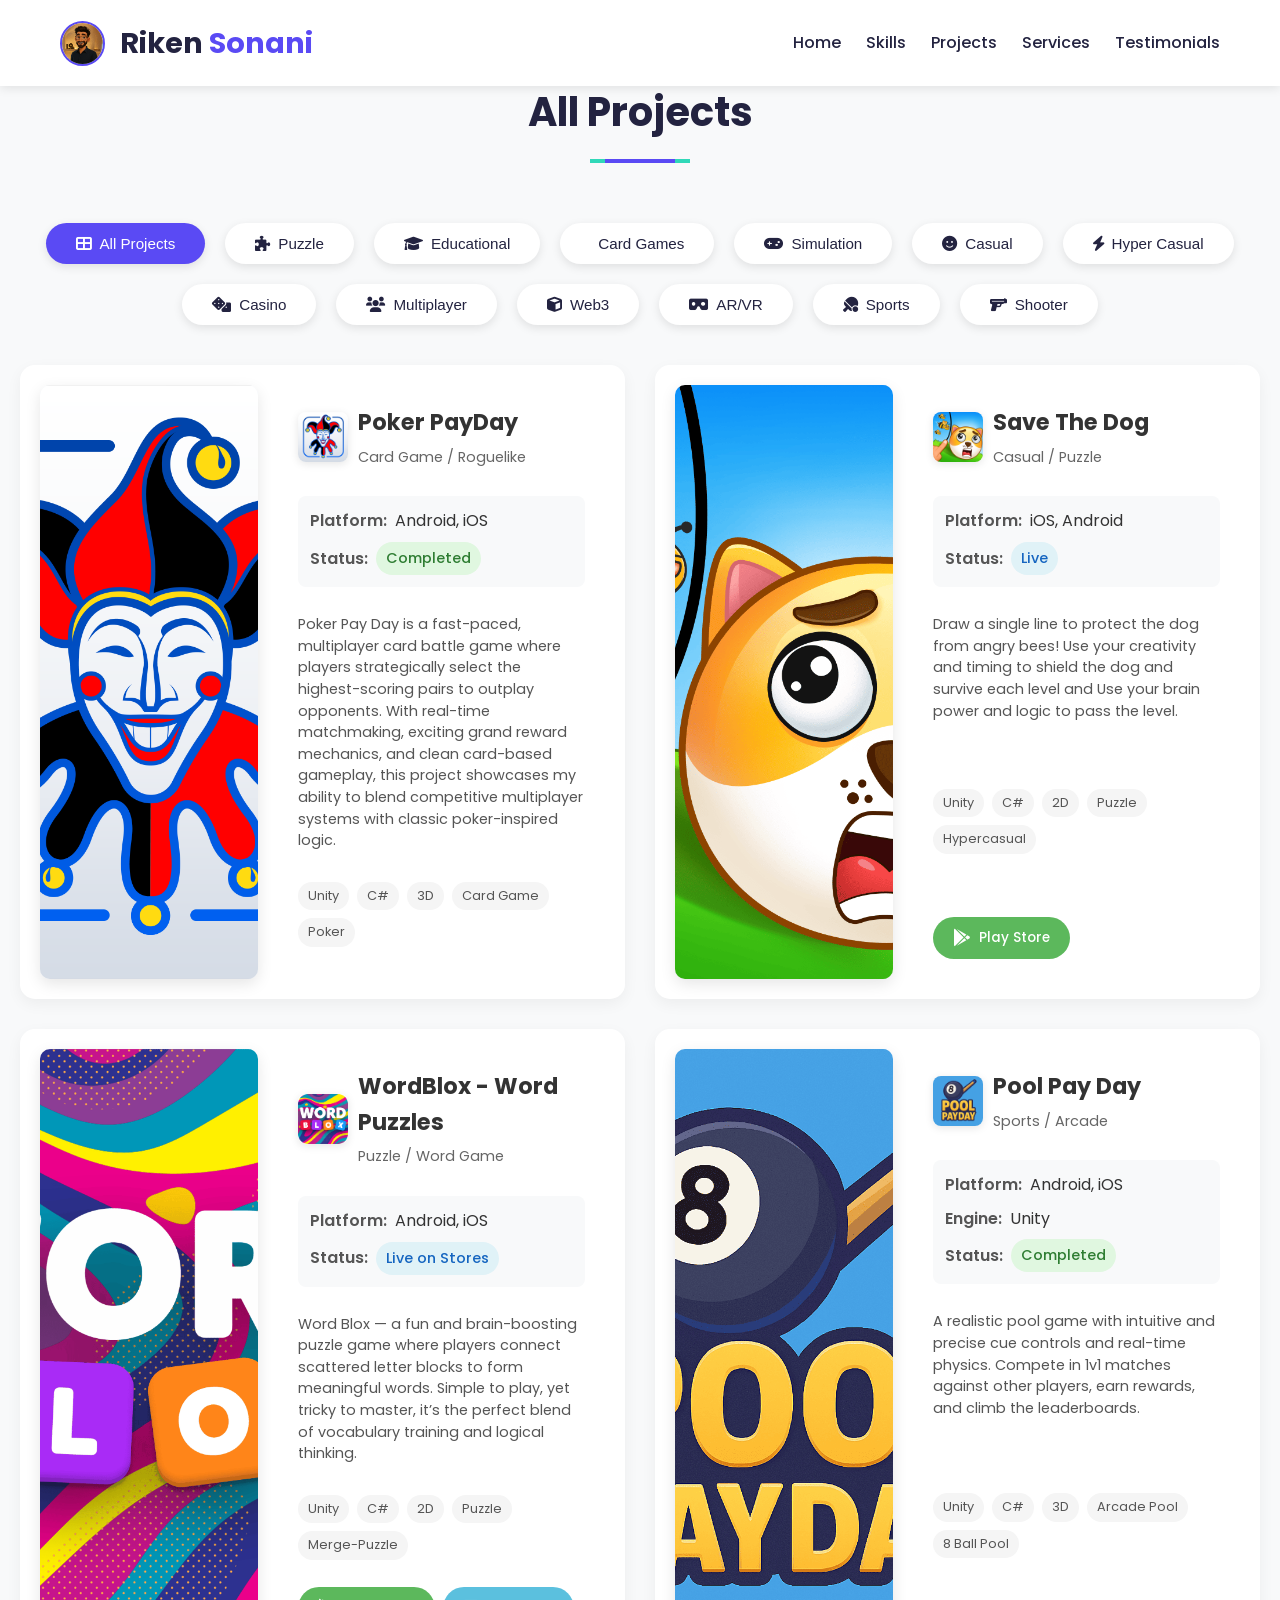
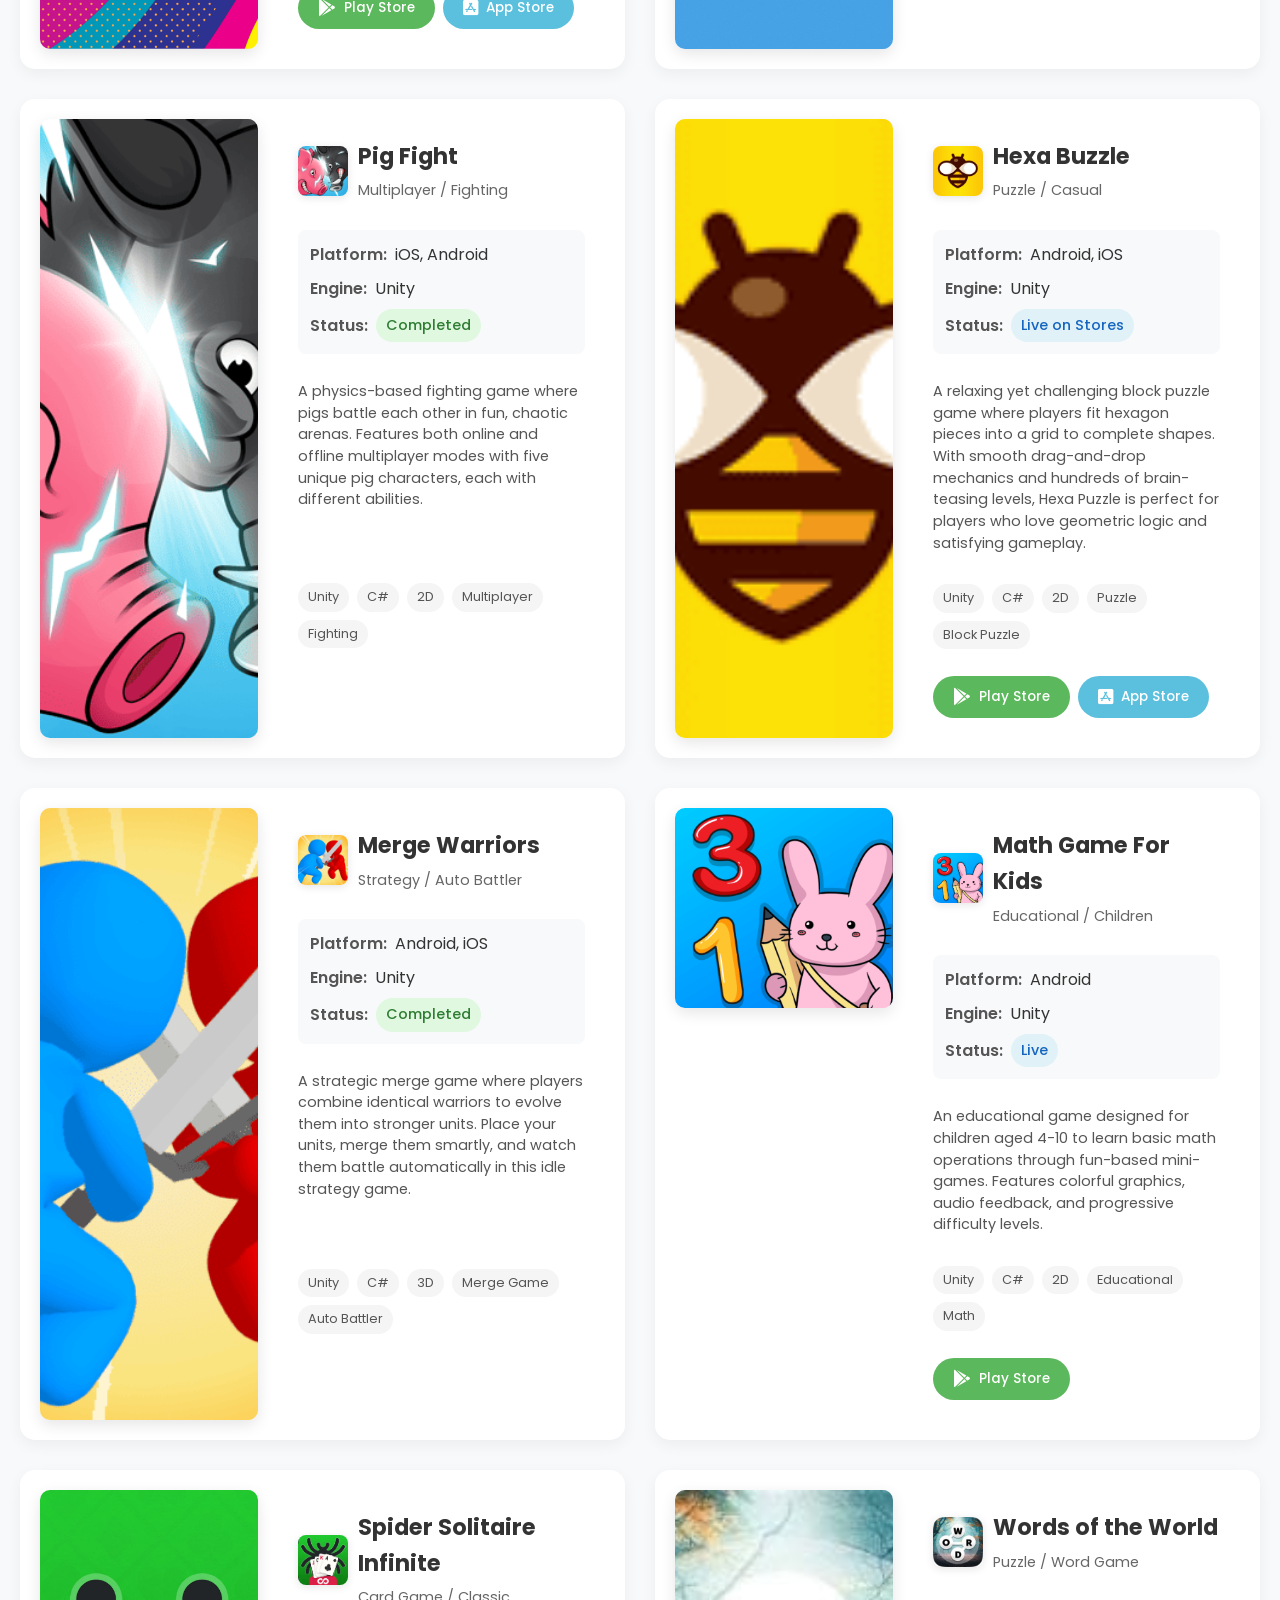
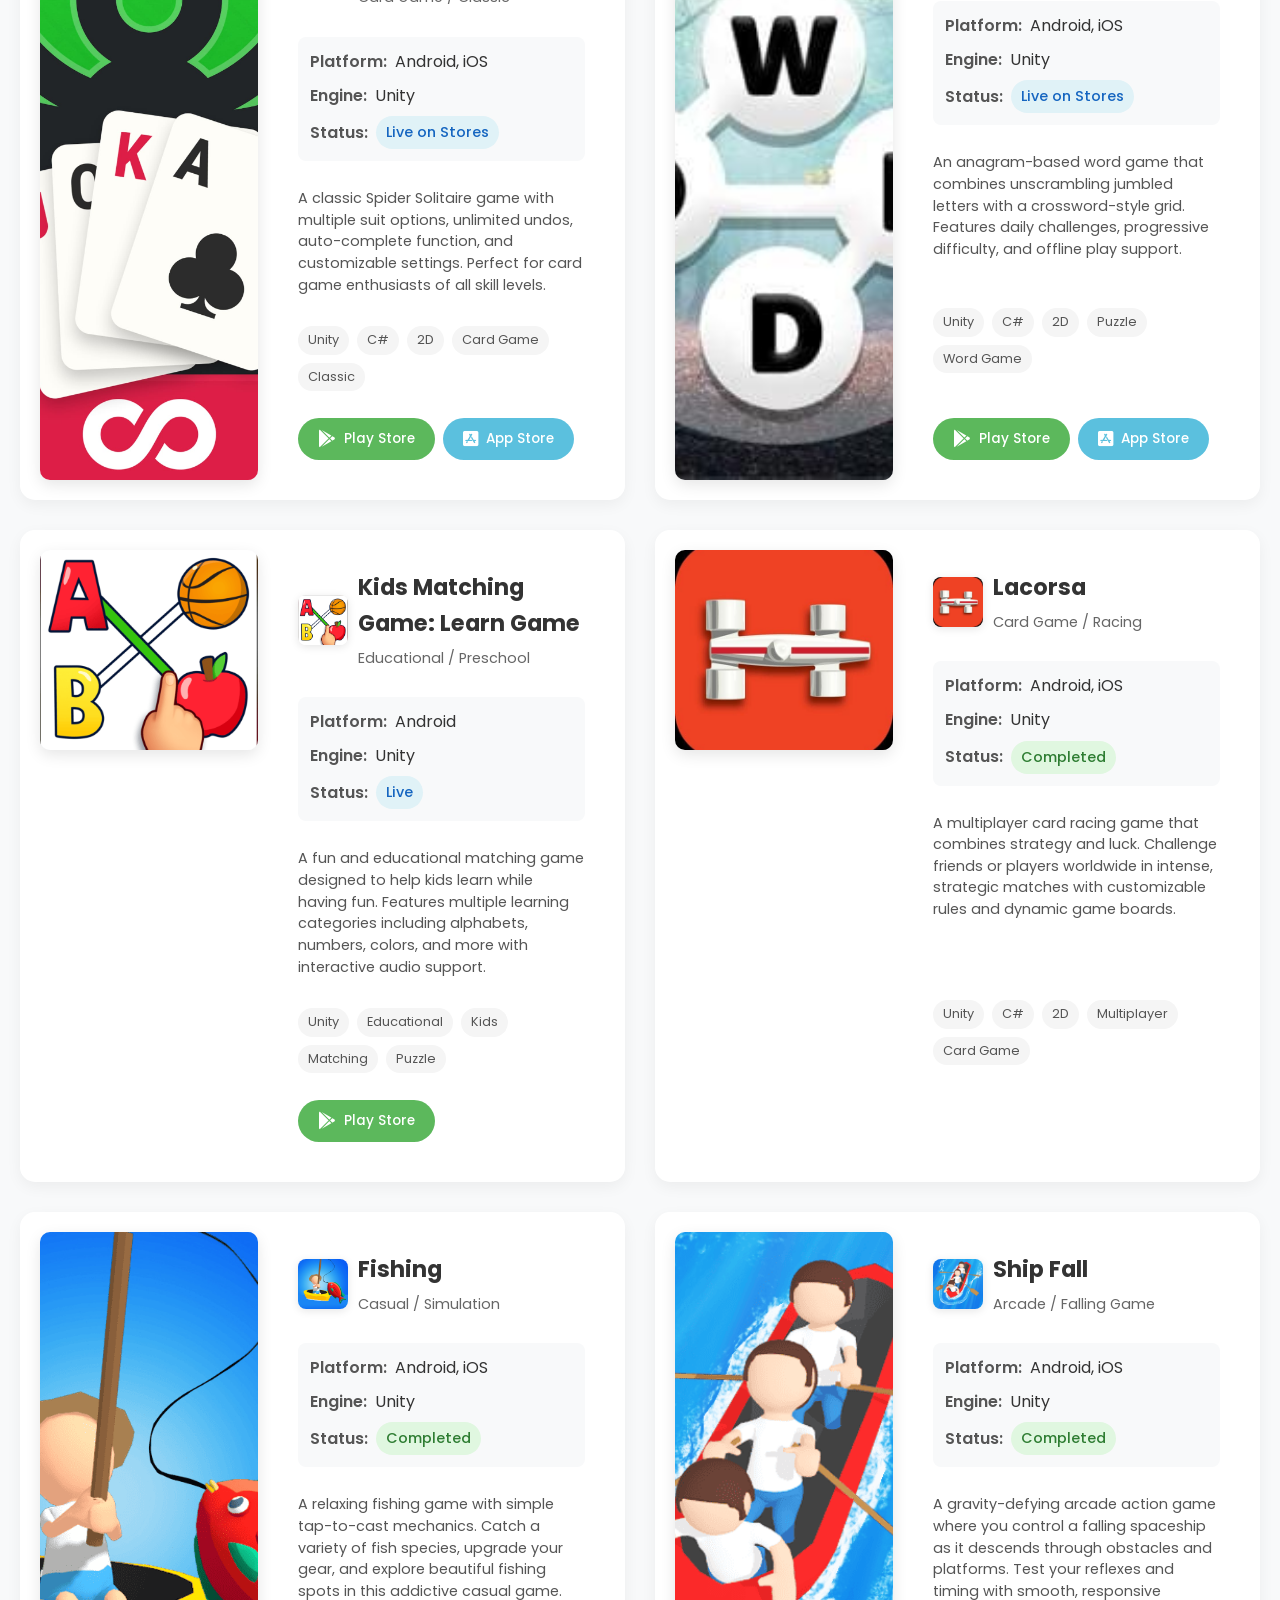
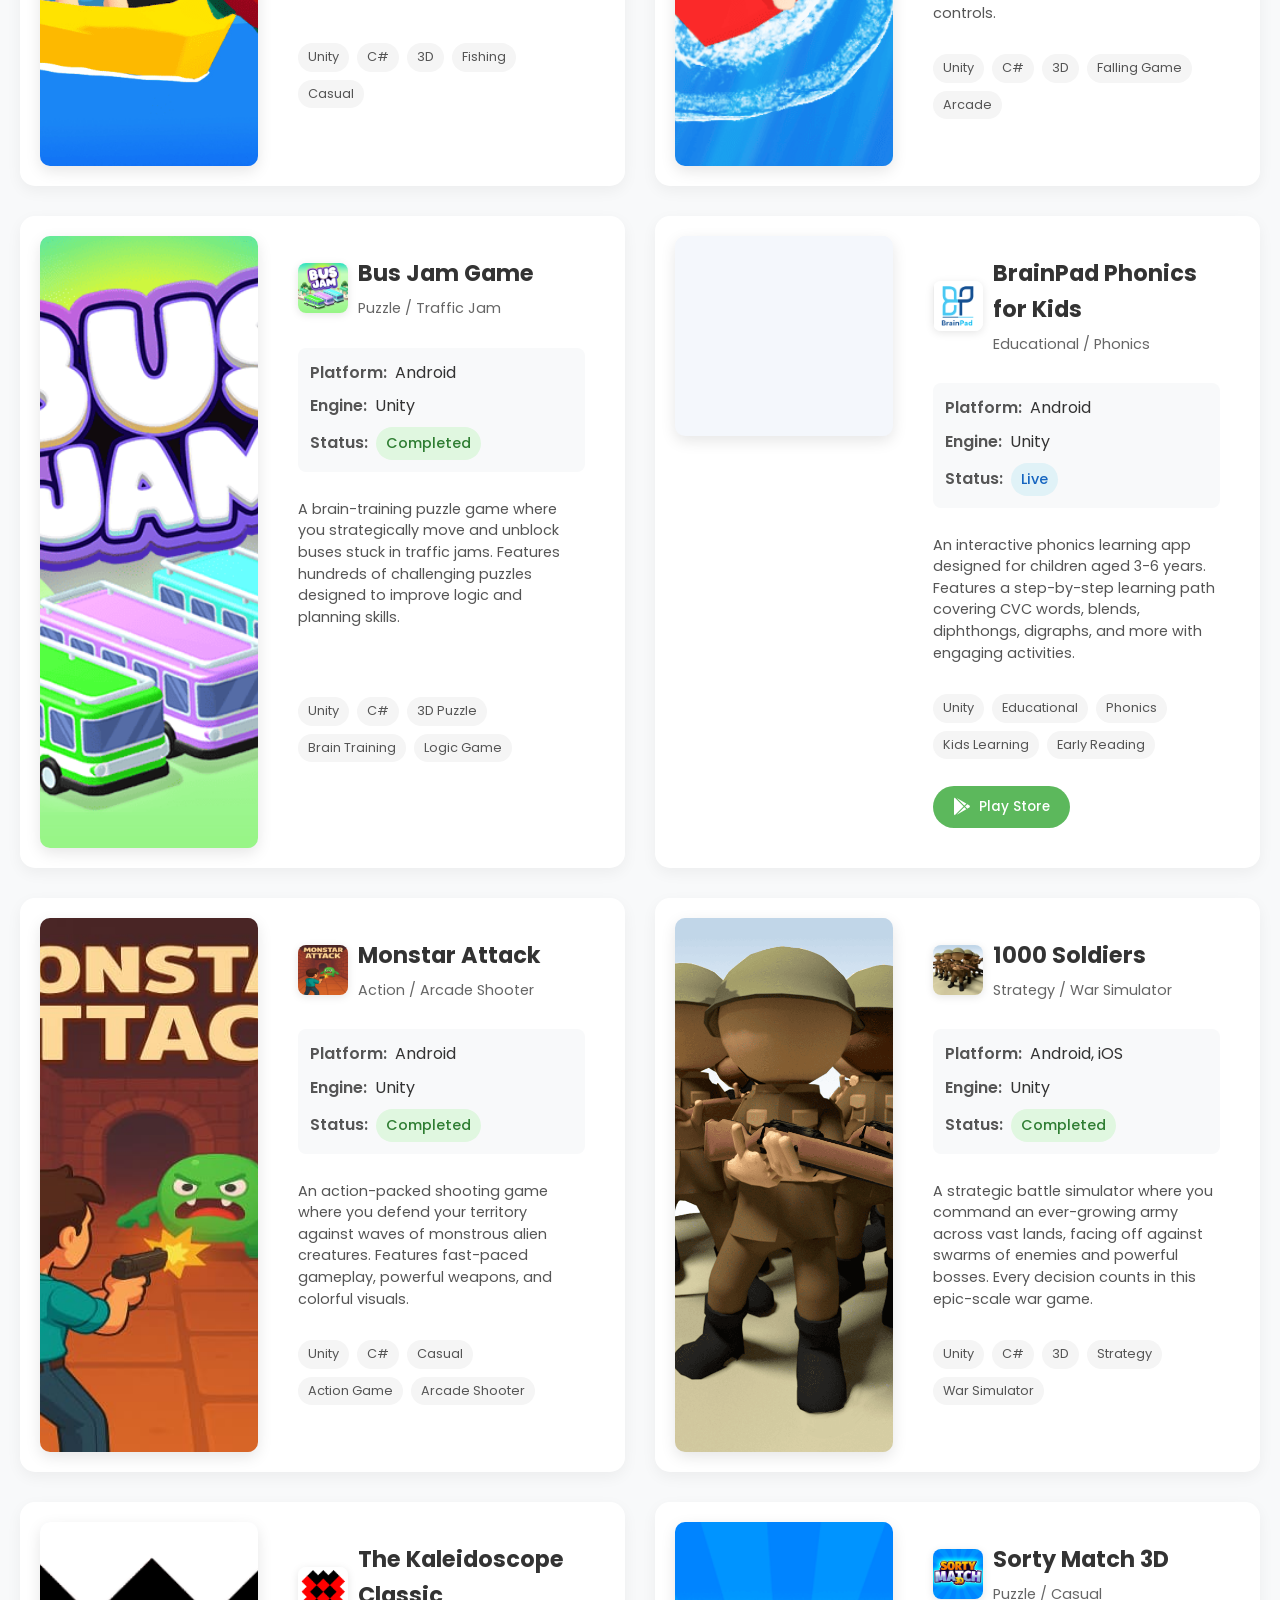
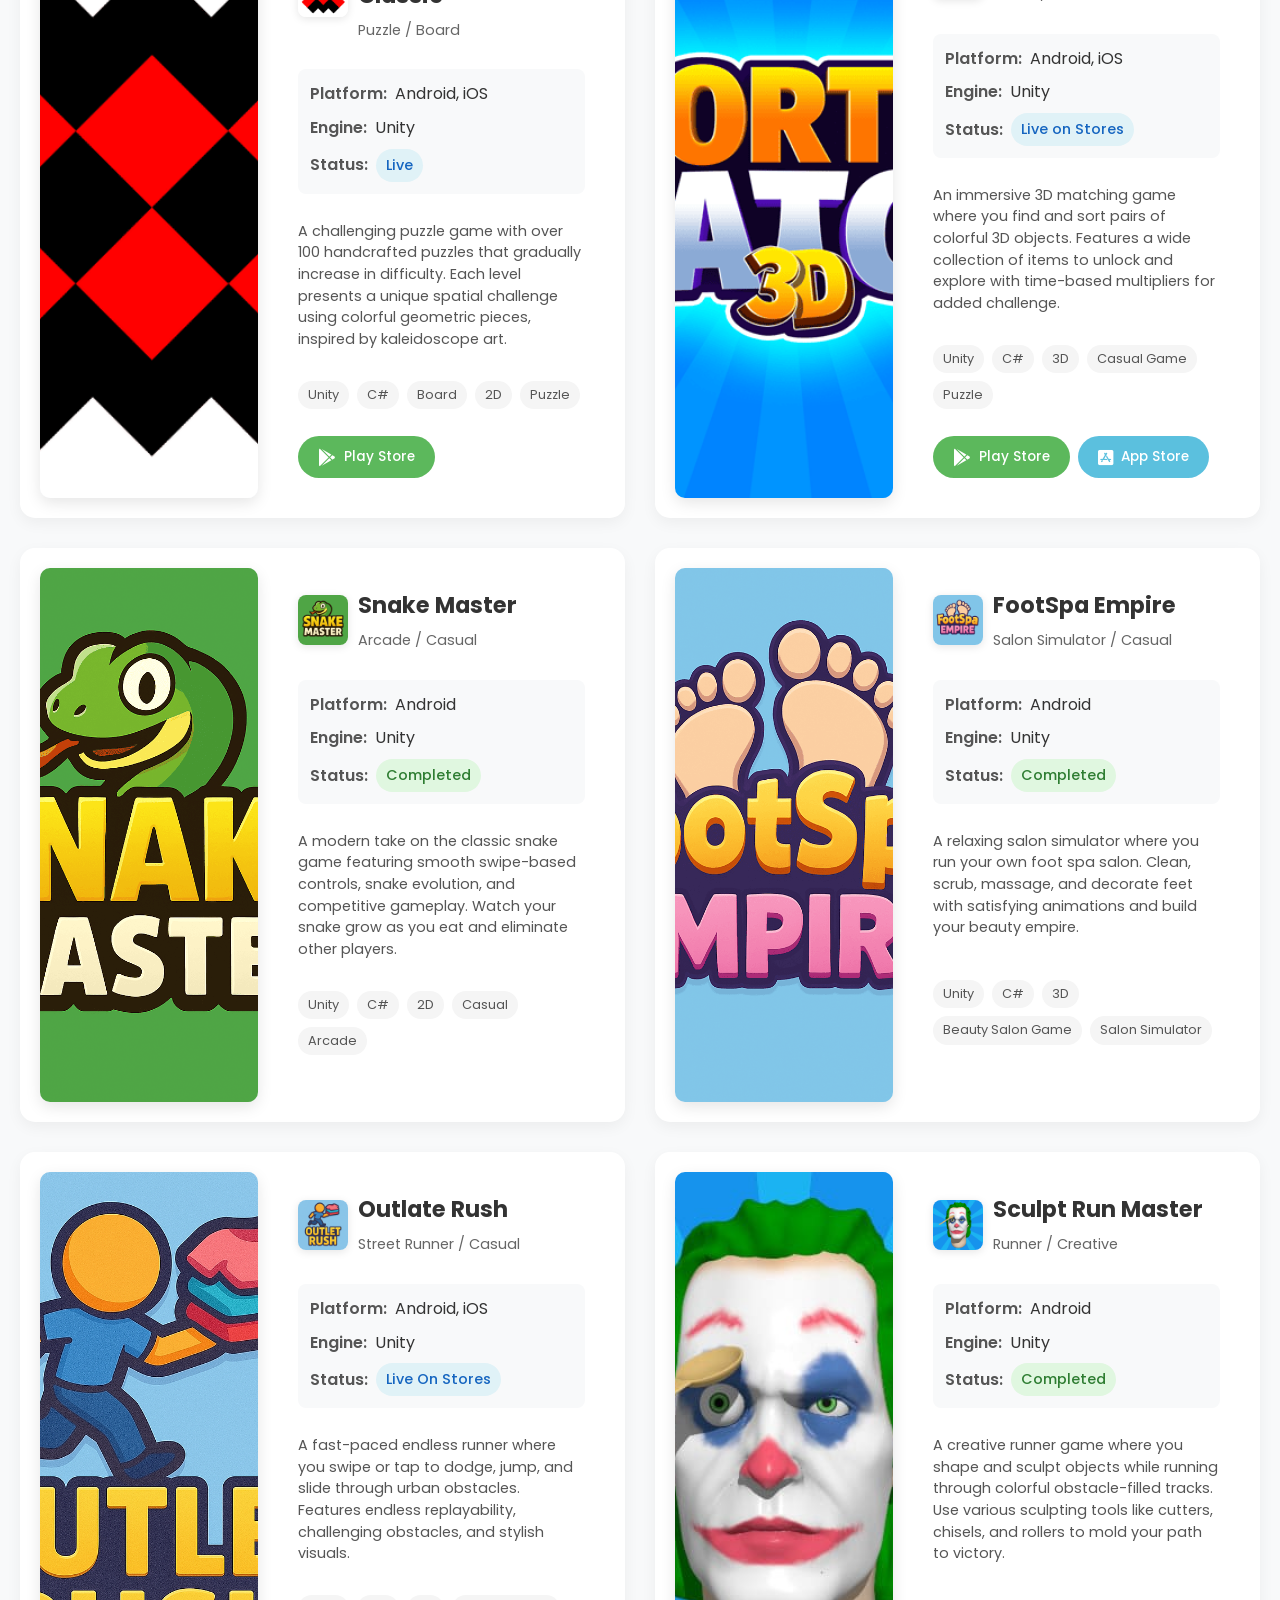
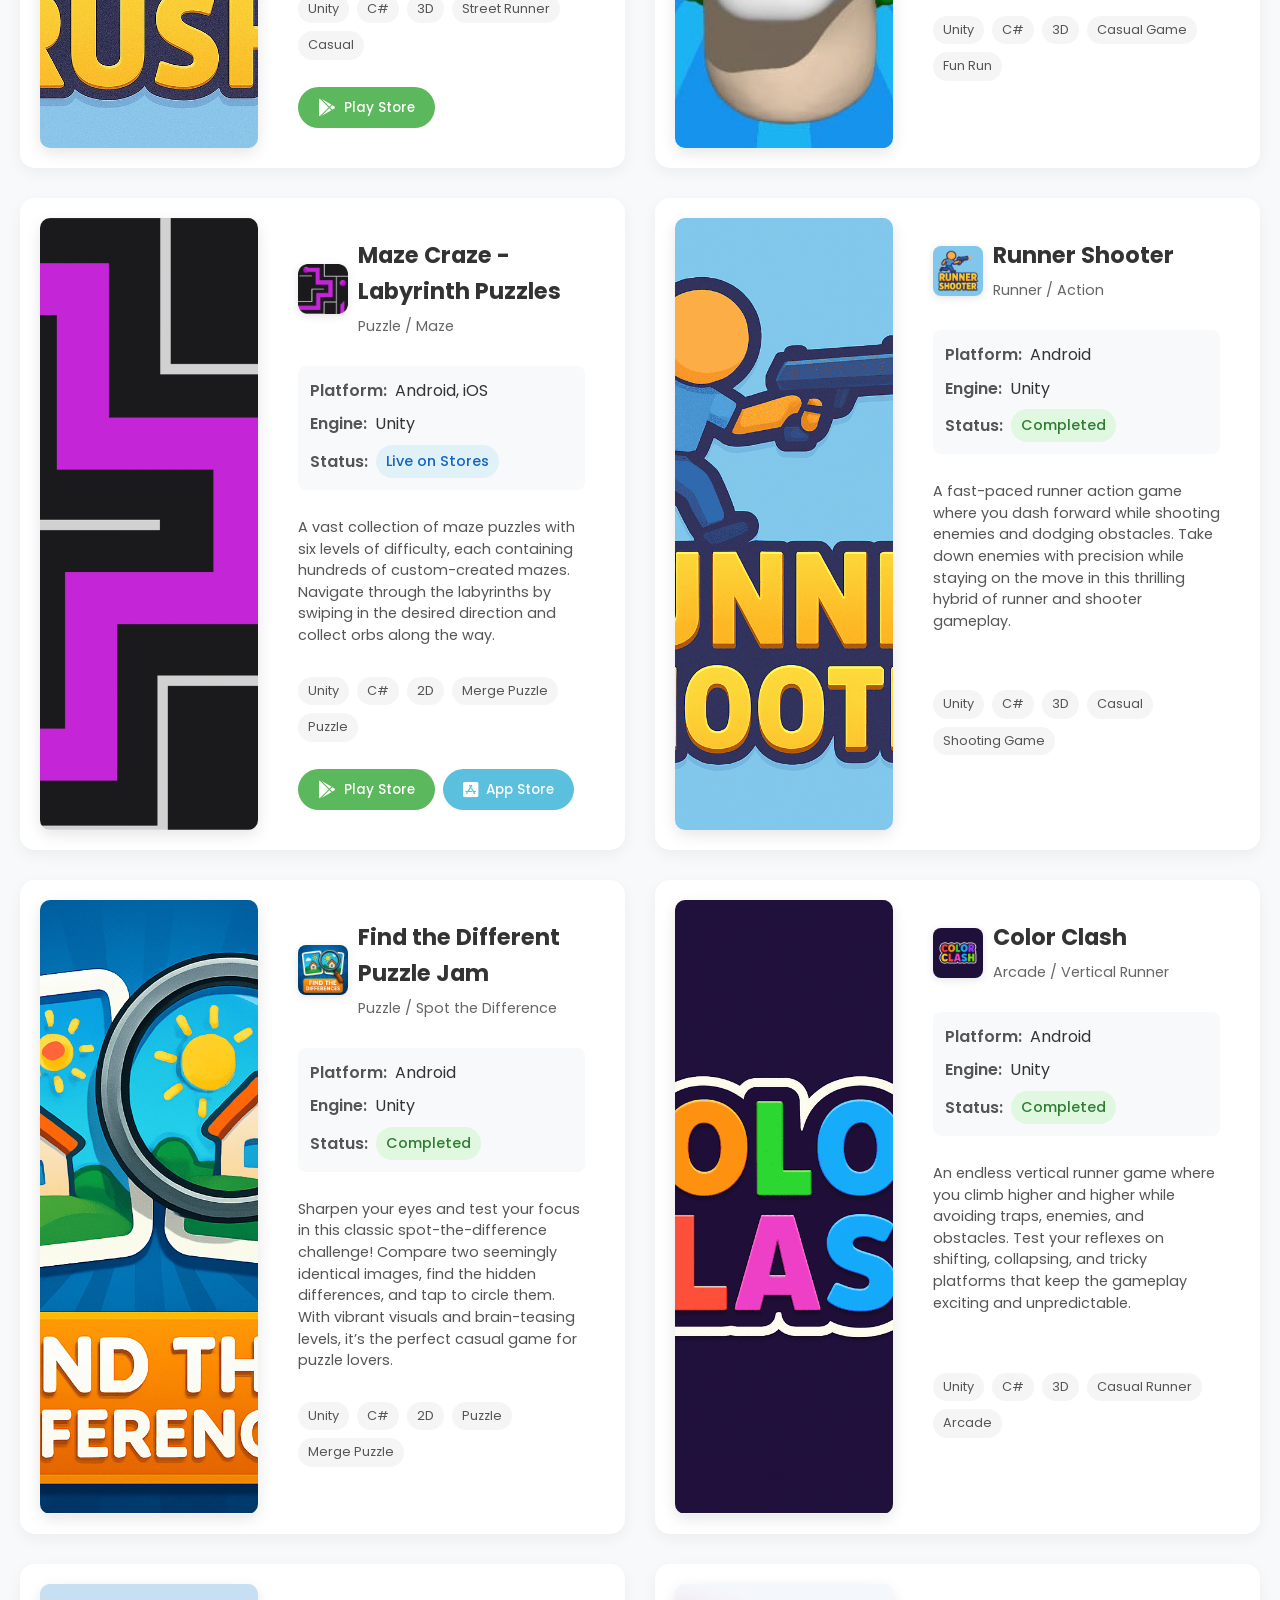
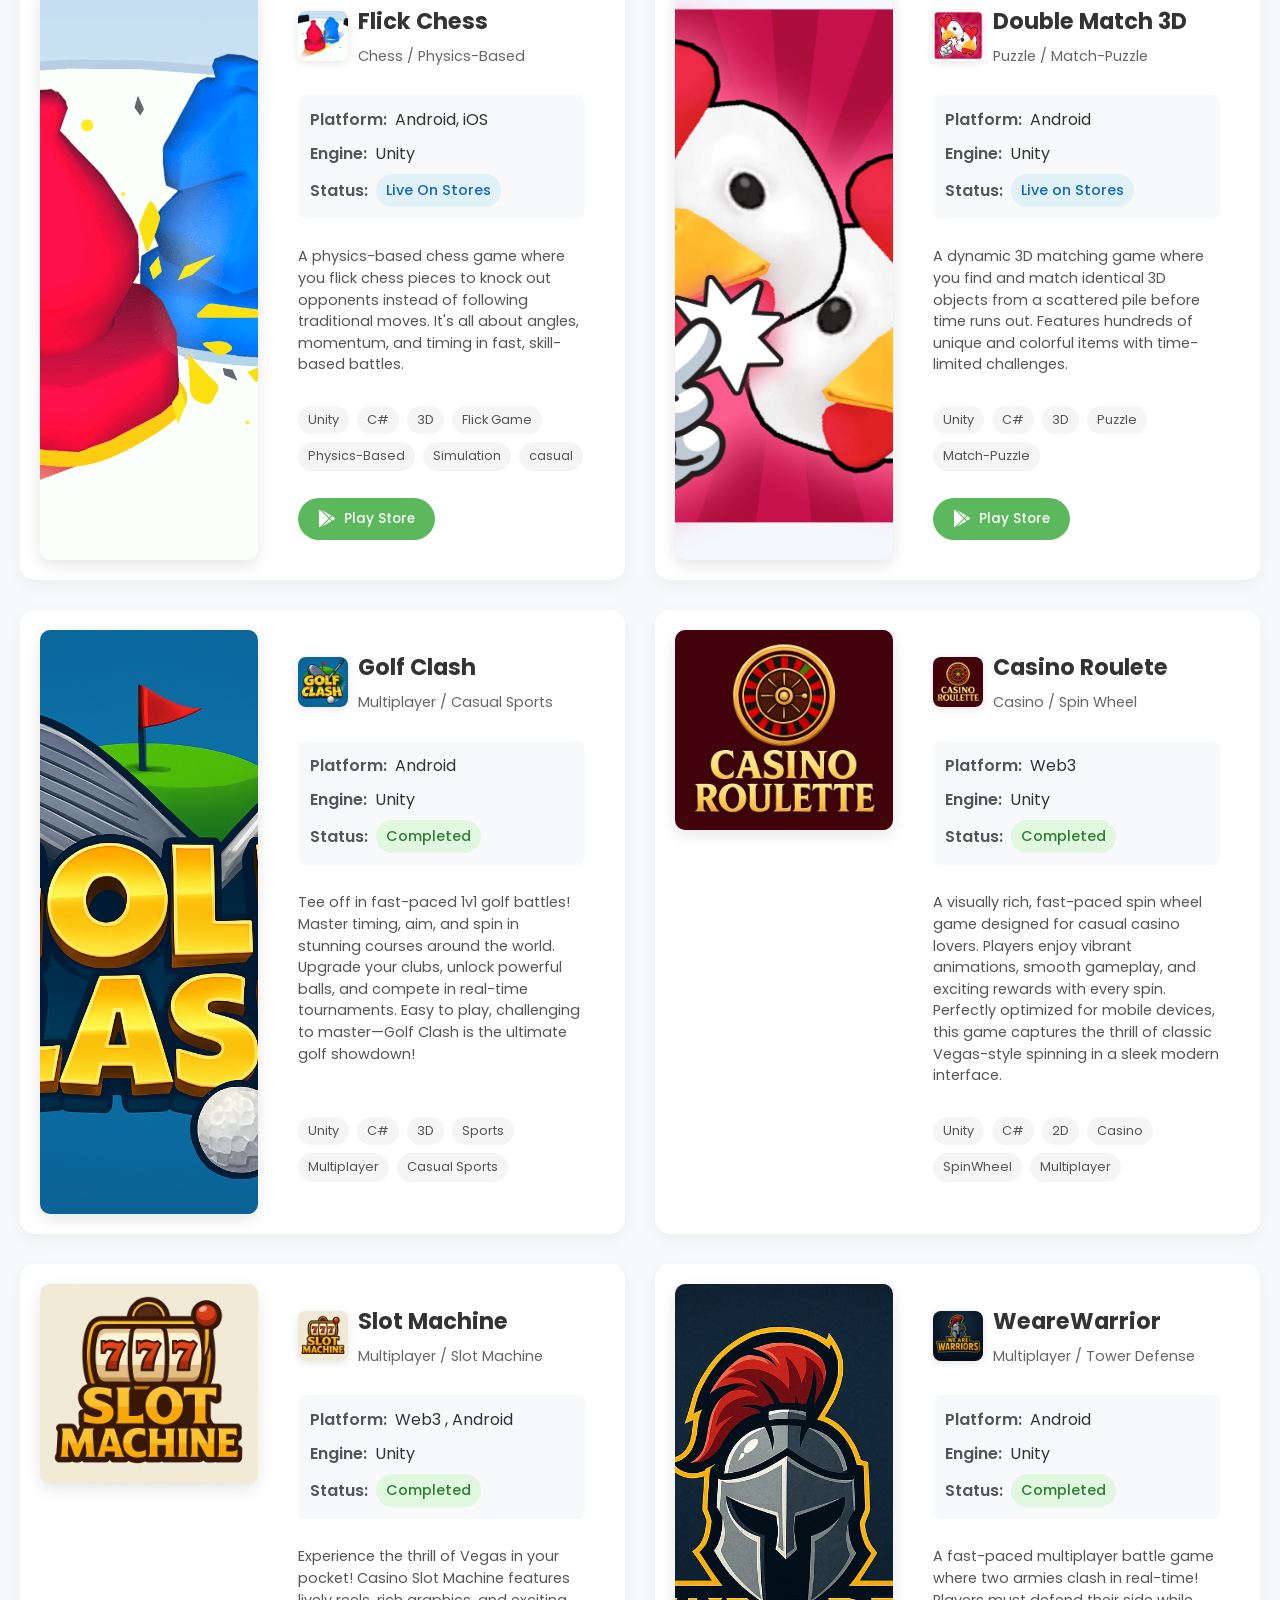
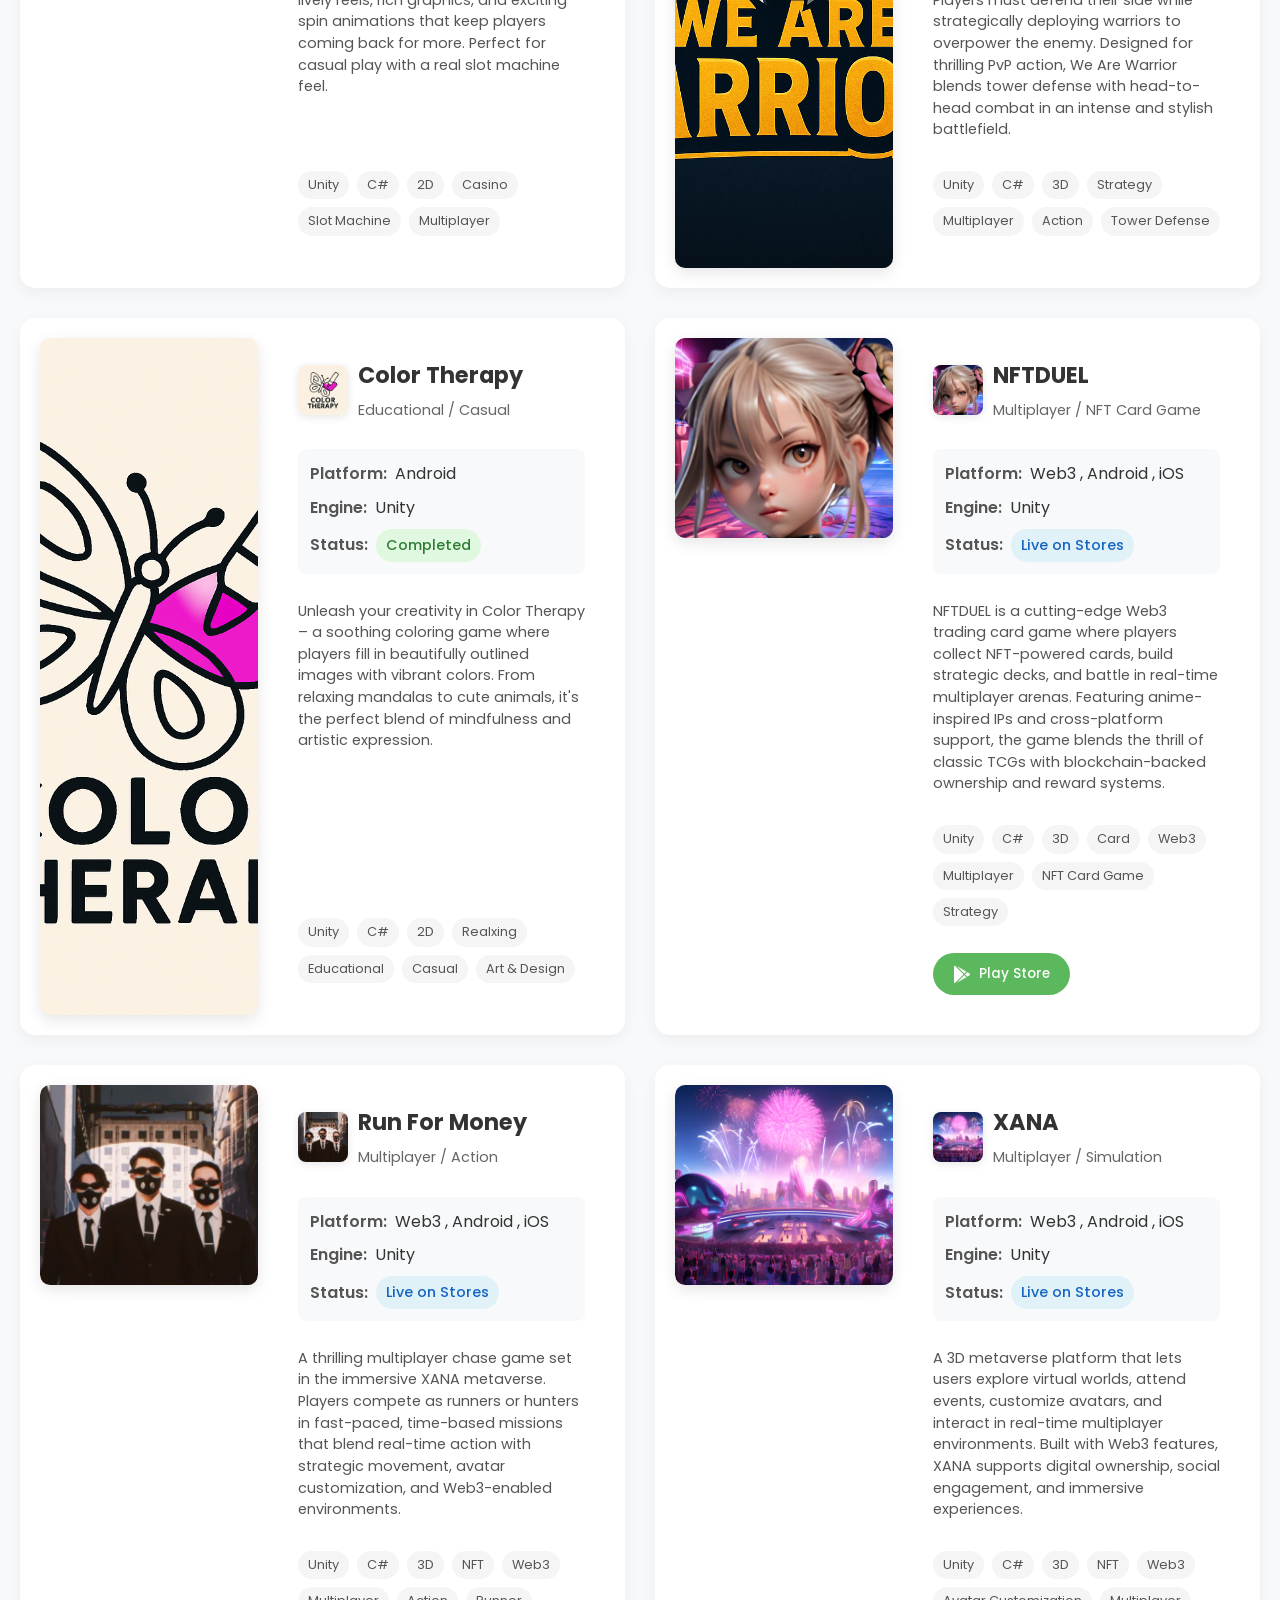
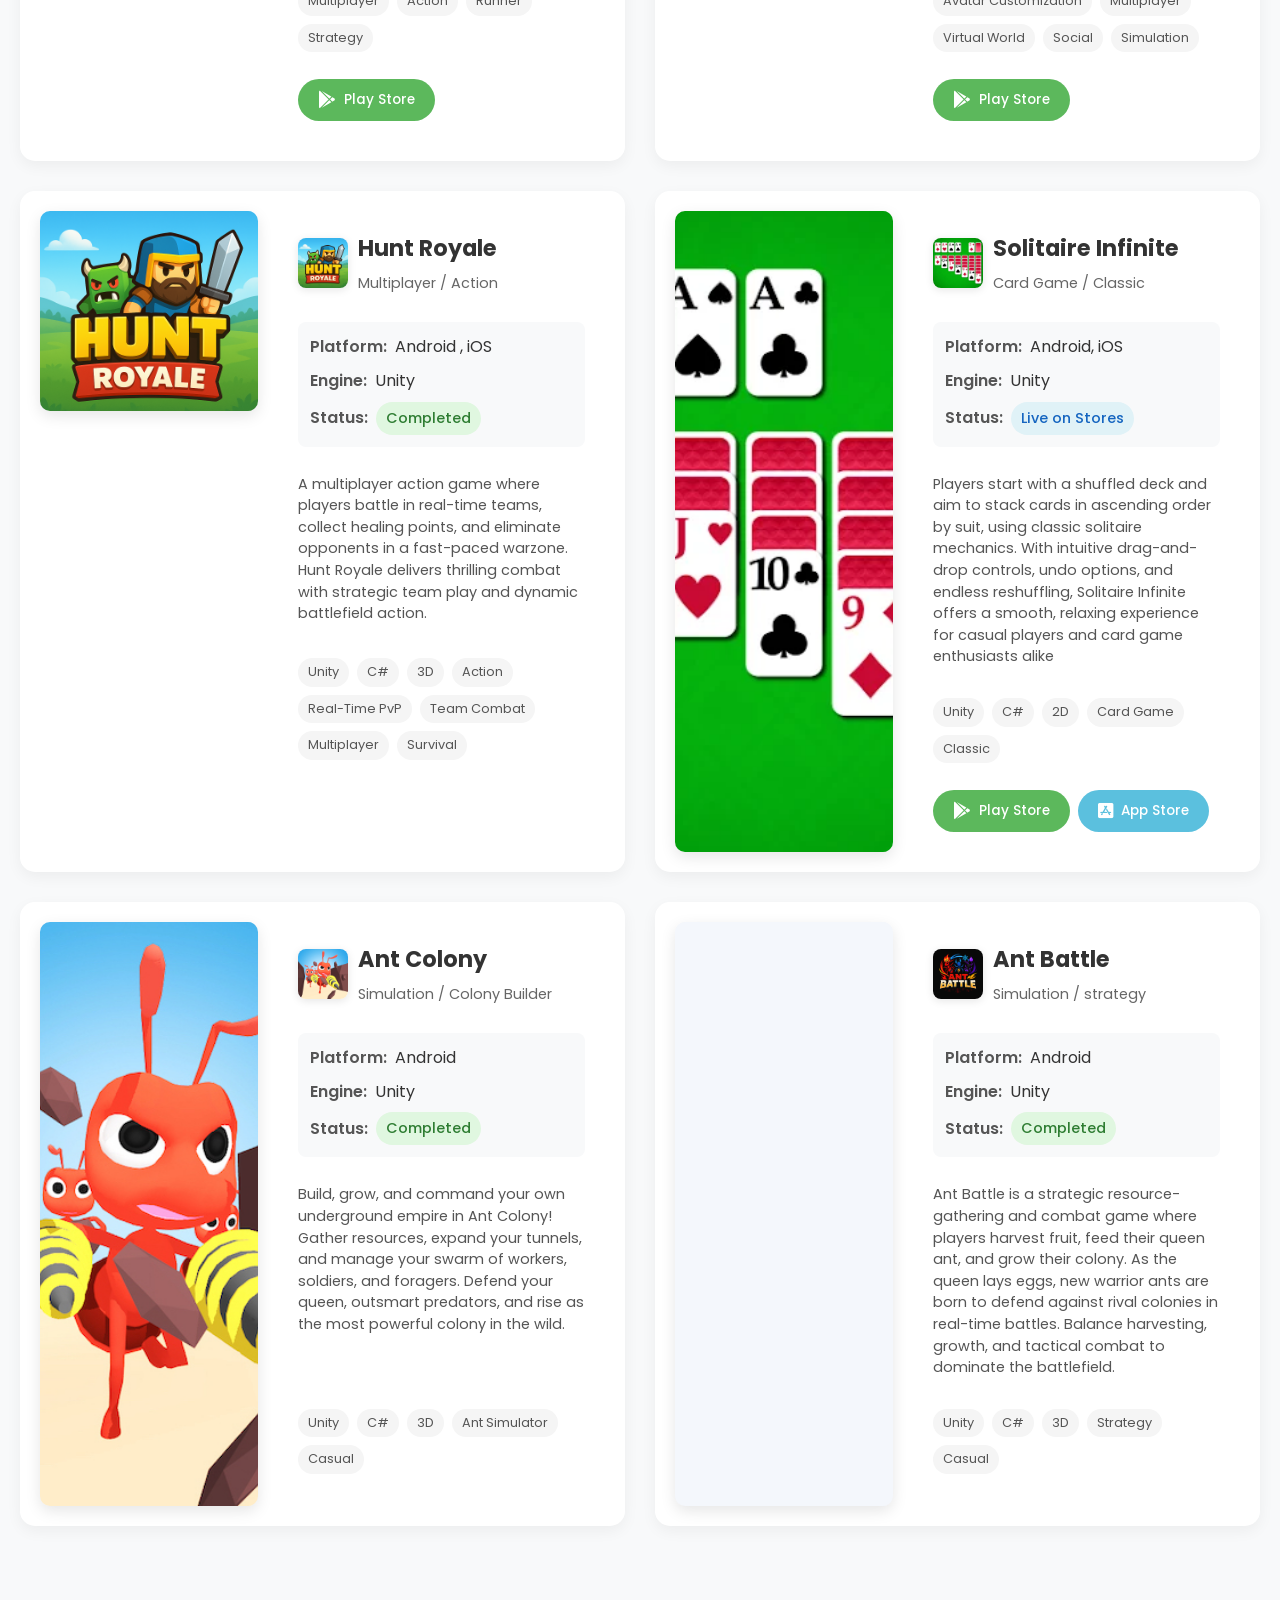
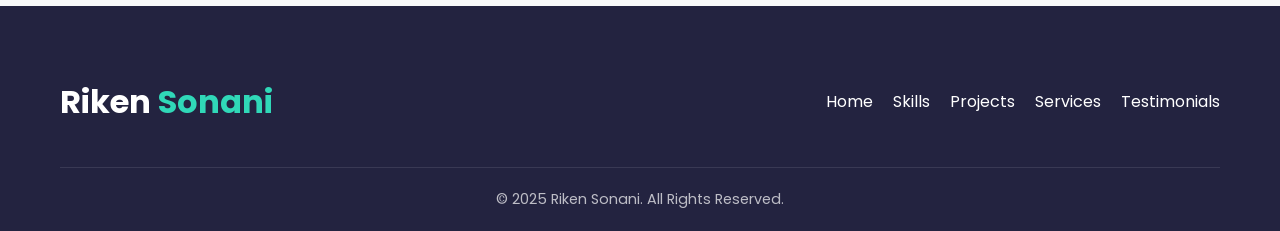
==== commit 3d143118: "update" ====
--- a/projects.html
+++ b/projects.html
@@ -1,13 +1,16 @@
 <!DOCTYPE html>
 <html lang="en">
+
 <head>
     <meta charset="UTF-8">
     <meta name="viewport" content="width=device-width, initial-scale=1.0">
     <title>Riken Sonani - All Projects</title>
     <link rel="stylesheet" href="css/style.css">
-    <link href="https://fonts.googleapis.com/css2?family=Poppins:wght@300;400;500;600;700&display=swap" rel="stylesheet">
+    <link href="https://fonts.googleapis.com/css2?family=Poppins:wght@300;400;500;600;700&display=swap"
+        rel="stylesheet">
     <link rel="stylesheet" href="https://cdnjs.cloudflare.com/ajax/libs/font-awesome/6.0.0/css/all.min.css">
 </head>
+
 <body>
     <!-- Header -->
     <header>
@@ -17,7 +20,9 @@
                     <img src="images/Profile.jpg" alt="Riken Sonani">
                 </div>
                 <div class="logo">
-                    <h1>Riken<span>Sonani</span></h1>
+                    <a href="index.html">
+                        <h1>Riken <span>Sonani</span></h1>
+                    </a>
                 </div>
             </div>
             <nav>
@@ -44,7 +49,7 @@
                 <h2>All Projects</h2>
                 <div class="underline"></div>
             </div>
-            
+
             <div class="project-filters">
                 <button class="filter-btn active" data-filter="all">
                     <i class="fas fa-th-large"></i> All Projects
@@ -79,12 +84,18 @@
                 <button class="filter-btn" data-filter="arvr">
                     <i class="fas fa-vr-cardboard"></i> AR/VR
                 </button>
+                <button class="filter-btn" data-filter="sports">
+                    <i class="fas fa-table-tennis-paddle-ball"></i> Sports
+                </button>
+                <button class="filter-btn" data-filter="shooter">
+                    <i class="fa-solid fa-gun"></i> Shooter
+                </button>
             </div>
 
             <div class="projects-grid">
                 <!-- Project 1: Poker PayDay -->
-                <div class="project-item casino card">
-                    <div class="project-media" >
+                <div class="project-item casino card multiplayer">
+                    <div class="project-media">
                         <div class="project-video">
                             <video autoplay loop muted playsinline preload="auto" poster="images/Project1.png">
                                 <source src="videos/Project1.mp4" type="video/mp4">
@@ -112,7 +123,12 @@
                                 <span class="status-completed">Completed</span>
                             </div>
                         </div>
-                        <p class="project-description">A premium roguelike poker game that combines traditional poker hands with strategic enhancements and special mechanics layered on top. Each run is procedurally generated with unlockable content and evolving meta-progression systems.</p>
+                        <p class="project-description">Poker Pay Day is a fast-paced, multiplayer card battle game where
+                            players strategically select the highest-scoring pairs
+                            to outplay opponents. With real-time matchmaking, exciting grand reward mechanics, and clean
+                            card-based gameplay, this
+                            project showcases my ability to blend competitive multiplayer systems with classic
+                            poker-inspired logic.</p>
                         <div class="project-technologies">
                             <span class="tech-tag">Unity</span>
                             <span class="tech-tag">C#</span>
@@ -161,7 +177,9 @@
                                 <span class="status-live">Live</span>
                             </div>
                         </div>
-                        <p class="project-description">A physics-based puzzle game where players draw lines or shapes to protect dogs from threats. Features hundreds of levels with increasing difficulty, requiring creative thinking and precision.</p>
+                        <p class="project-description">Draw a single line to protect the dog from angry bees! Use your
+                            creativity and timing to shield the dog and survive each level and Use your brain power and
+                            logic to pass the level.</p>
                         <div class="project-technologies">
                             <span class="tech-tag">Unity</span>
                             <span class="tech-tag">C#</span>
@@ -170,7 +188,8 @@
                             <span class="tech-tag">Hypercasual</span>
                         </div>
                         <div class="project-actions">
-                            <a href="https://play.google.com/store/apps/details?id=com.superstarstudio.savethedog" class="store-btn playstore-btn" target="_blank">
+                            <a href="https://play.google.com/store/apps/details?id=com.superstarstudio.savethedog"
+                                class="store-btn playstore-btn" target="_blank">
                                 <i class="fab fa-google-play"></i> Play Store
                             </a>
                             <a href="#" class="store-btn appstore-btn disabled">
@@ -182,7 +201,7 @@
 
                 <!-- Project 3: WordBlox - Word Puzzles -->
                 <div class="project-item puzzle casual educational">
-                    <div class="project-media" >
+                    <div class="project-media">
                         <div class="project-video">
                             <video autoplay loop muted playsinline preload="auto" poster="images/Project3.png">
                                 <source src="videos/Project3.mp4" type="video/mp4">
@@ -210,7 +229,10 @@
                                 <span class="status-live">Live on Stores</span>
                             </div>
                         </div>
-                        <p class="project-description">A fresh twist on word puzzles combining classic word search, crossword, and trivia gameplay. Solve puzzles using diverse clue formats like emojis, photos, and riddles for varied challenge styles.</p>
+                        <p class="project-description">Word Blox — a fun and brain-boosting puzzle game where players
+                            connect scattered letter blocks to form meaningful words.
+                            Simple to play, yet tricky to master, it’s the perfect blend of vocabulary training and
+                            logical thinking.</p>
                         <!-- 
                         <div class="project-features">
                             <h4>Key Features:</h4>
@@ -231,10 +253,12 @@
                             <span class="tech-tag">Merge-Puzzle</span>
                         </div>
                         <div class="project-actions">
-                            <a href="https://play.google.com/store/apps/details?id=com.randomlogicgames.wordblox" class="store-btn playstore-btn" target="_blank">
-                                <i class="fab fa-google-play"></i> Play Store
-                            </a>
-                            <a href="https://apps.apple.com/in/app/wordblox-word-puzzles/id1569467386" class="store-btn appstore-btn" target="_blank">
+                            <a href="https://play.google.com/store/apps/details?id=com.randomlogicgames.wordblox"
+                                class="store-btn playstore-btn" target="_blank">
+                                <i class="fab fa-google-play"></i> Play Store
+                            </a>
+                            <a href="https://apps.apple.com/in/app/wordblox-word-puzzles/id1569467386"
+                                class="store-btn appstore-btn" target="_blank">
                                 <i class="fab fa-app-store-ios"></i> App Store
                             </a>
                         </div>
@@ -275,7 +299,9 @@
                                 <span class="status-completed">Completed</span>
                             </div>
                         </div>
-                        <p class="project-description">A realistic pool game with intuitive and precise cue controls and real-time physics. Compete in 1v1 matches against other players, earn rewards, and climb the leaderboards.</p>
+                        <p class="project-description">A realistic pool game with intuitive and precise cue controls and
+                            real-time physics. Compete in 1v1 matches against other players, earn rewards, and climb the
+                            leaderboards.</p>
                         <!-- 
                         <div class="project-features">
                             <h4>Key Features:</h4>
@@ -337,10 +363,12 @@
                             </div>
                             <div class="detail-row">
                                 <span class="detail-label">Status:</span>
-                                <span class="status-live">Live</span>
-                            </div>
-                        </div>
-                        <p class="project-description">A physics-based fighting game where pigs battle each other in fun, chaotic arenas. Features both online and offline multiplayer modes with five unique pig characters, each with different abilities.</p>
+                                <span class="status-completed">Completed</span>
+                            </div>
+                        </div>
+                        <p class="project-description">A physics-based fighting game where pigs battle each other in
+                            fun, chaotic arenas. Features both online and offline multiplayer modes with five unique pig
+                            characters, each with different abilities.</p>
                         <!-- 
                         <div class="project-features">
                             <h4>Key Features:</h4>
@@ -405,7 +433,11 @@
                                 <span class="status-live">Live on Stores</span>
                             </div>
                         </div>
-                        <p class="project-description">An engaging twist on classic block puzzle games featuring 14 levels and over 1,000 puzzles. Play at your own pace without the pressure of timers or move limits in this relaxing puzzle experience.</p>
+                        <p class="project-description">A relaxing yet challenging block puzzle game where players fit
+                            hexagon pieces into a grid to complete shapes. With
+                            smooth drag-and-drop mechanics and hundreds of brain-teasing levels, Hexa Puzzle is perfect
+                            for players who love
+                            geometric logic and satisfying gameplay.</p>
                         <!-- 
                         <div class="project-features">
                             <h4>Key Features:</h4>
@@ -426,10 +458,12 @@
                             <span class="tech-tag">Block Puzzle</span>
                         </div>
                         <div class="project-actions">
-                            <a href="https://play.google.com/store/apps/details?id=com.randomlogicgames.hexabuzzle" class="store-btn playstore-btn" target="_blank">
-                                <i class="fab fa-google-play"></i> Play Store
-                            </a>
-                            <a href="https://apps.apple.com/in/app/hexa-buzzle/id1369821512" class="store-btn appstore-btn" target="_blank">
+                            <a href="https://play.google.com/store/apps/details?id=com.randomlogicgames.hexabuzzle"
+                                class="store-btn playstore-btn" target="_blank">
+                                <i class="fab fa-google-play"></i> Play Store
+                            </a>
+                            <a href="https://apps.apple.com/in/app/hexa-buzzle/id1369821512"
+                                class="store-btn appstore-btn" target="_blank">
                                 <i class="fab fa-app-store-ios"></i> App Store
                             </a>
                         </div>
@@ -467,10 +501,12 @@
                             </div>
                             <div class="detail-row">
                                 <span class="detail-label">Status:</span>
-                                <span class="status-live">Live</span>
-                            </div>
-                        </div>
-                        <p class="project-description">A strategic merge game where players combine identical warriors to evolve them into stronger units. Place your units, merge them smartly, and watch them battle automatically in this idle strategy game.</p>
+                                <span class="status-completed">Completed</span>
+                            </div>
+                        </div>
+                        <p class="project-description">A strategic merge game where players combine identical warriors
+                            to evolve them into stronger units. Place your units, merge them smartly, and watch them
+                            battle automatically in this idle strategy game.</p>
                         <div class="project-technologies">
                             <span class="tech-tag">Unity</span>
                             <span class="tech-tag">C#</span>
@@ -523,7 +559,9 @@
                                 <span class="status-live">Live</span>
                             </div>
                         </div>
-                        <p class="project-description">An educational game designed for children aged 4-10 to learn basic math operations through fun-based mini-games. Features colorful graphics, audio feedback, and progressive difficulty levels.</p>
+                        <p class="project-description">An educational game designed for children aged 4-10 to learn
+                            basic math operations through fun-based mini-games. Features colorful graphics, audio
+                            feedback, and progressive difficulty levels.</p>
                         <div class="project-technologies">
                             <span class="tech-tag">Unity</span>
                             <span class="tech-tag">C#</span>
@@ -532,7 +570,8 @@
                             <span class="tech-tag">Math</span>
                         </div>
                         <div class="project-actions">
-                            <a href="https://play.google.com/store/apps/details?id=com.kids.math.games.mathskids" class="store-btn playstore-btn" target="_blank">
+                            <a href="https://play.google.com/store/apps/details?id=com.kids.math.games.mathskids"
+                                class="store-btn playstore-btn" target="_blank">
                                 <i class="fab fa-google-play"></i> Play Store
                             </a>
                         </div>
@@ -573,7 +612,9 @@
                                 <span class="status-live">Live on Stores</span>
                             </div>
                         </div>
-                        <p class="project-description">A classic Spider Solitaire game with multiple suit options, unlimited undos, auto-complete function, and customizable settings. Perfect for card game enthusiasts of all skill levels.</p>
+                        <p class="project-description">A classic Spider Solitaire game with multiple suit options,
+                            unlimited undos, auto-complete function, and customizable settings. Perfect for card game
+                            enthusiasts of all skill levels.</p>
                         <div class="project-technologies">
                             <span class="tech-tag">Unity</span>
                             <span class="tech-tag">C#</span>
@@ -582,10 +623,12 @@
                             <span class="tech-tag">Classic</span>
                         </div>
                         <div class="project-actions">
-                            <a href="https://play.google.com/store/apps/details?id=com.randomlogicgames.spidersolitaireinfinite" class="store-btn playstore-btn" target="_blank">
-                                <i class="fab fa-google-play"></i> Play Store
-                            </a>
-                            <a href="https://apps.apple.com/in/app/spider-solitaire-infinite/id1569466325" class="store-btn appstore-btn" target="_blank">
+                            <a href="https://play.google.com/store/apps/details?id=com.randomlogicgames.spidersolitaireinfinite"
+                                class="store-btn playstore-btn" target="_blank">
+                                <i class="fab fa-google-play"></i> Play Store
+                            </a>
+                            <a href="https://apps.apple.com/in/app/spider-solitaire-infinite/id1569466325"
+                                class="store-btn appstore-btn" target="_blank">
                                 <i class="fab fa-app-store-ios"></i> App Store
                             </a>
                         </div>
@@ -626,7 +669,9 @@
                                 <span class="status-live">Live on Stores</span>
                             </div>
                         </div>
-                        <p class="project-description">An anagram-based word game that combines unscrambling jumbled letters with a crossword-style grid. Features daily challenges, progressive difficulty, and offline play support.</p>
+                        <p class="project-description">An anagram-based word game that combines unscrambling jumbled
+                            letters with a crossword-style grid. Features daily challenges, progressive difficulty, and
+                            offline play support.</p>
                         <div class="project-technologies">
                             <span class="tech-tag">Unity</span>
                             <span class="tech-tag">C#</span>
@@ -635,10 +680,12 @@
                             <span class="tech-tag">Word Game</span>
                         </div>
                         <div class="project-actions">
-                            <a href="https://play.google.com/store/apps/details?id=com.randomlogicgames.wordsoftheworld" class="store-btn playstore-btn" target="_blank">
-                                <i class="fab fa-google-play"></i> Play Store
-                            </a>
-                            <a href="https://apps.apple.com/in/app/words-of-the-world/id1511574238" class="store-btn appstore-btn" target="_blank">
+                            <a href="https://play.google.com/store/apps/details?id=com.randomlogicgames.wordsoftheworld"
+                                class="store-btn playstore-btn" target="_blank">
+                                <i class="fab fa-google-play"></i> Play Store
+                            </a>
+                            <a href="https://apps.apple.com/in/app/words-of-the-world/id1511574238"
+                                class="store-btn appstore-btn" target="_blank">
                                 <i class="fab fa-app-store-ios"></i> App Store
                             </a>
                         </div>
@@ -679,7 +726,9 @@
                                 <span class="status-live">Live</span>
                             </div>
                         </div>
-                        <p class="project-description">A fun and educational matching game designed to help kids learn while having fun. Features multiple learning categories including alphabets, numbers, colors, and more with interactive audio support.</p>
+                        <p class="project-description">A fun and educational matching game designed to help kids learn
+                            while having fun. Features multiple learning categories including alphabets, numbers,
+                            colors, and more with interactive audio support.</p>
                         <div class="project-technologies">
                             <span class="tech-tag">Unity</span>
                             <span class="tech-tag">Educational</span>
@@ -688,7 +737,8 @@
                             <span class="tech-tag">Puzzle</span>
                         </div>
                         <div class="project-actions">
-                            <a href="#" class="store-btn playstore-btn disabled">
+                            <a href="https://play.google.com/store/apps/details?id=com.leopardgames.kidsmatchinggame.learngame"
+                                class="store-btn playstore-btn" target="_blank">
                                 <i class="fab fa-google-play"></i> Play Store
                             </a>
                         </div>
@@ -729,7 +779,9 @@
                                 <span class="status-completed">Completed</span>
                             </div>
                         </div>
-                        <p class="project-description">A multiplayer card racing game that combines strategy and luck. Challenge friends or players worldwide in intense, strategic matches with customizable rules and dynamic game boards.</p>
+                        <p class="project-description">A multiplayer card racing game that combines strategy and luck.
+                            Challenge friends or players worldwide in intense, strategic matches with customizable rules
+                            and dynamic game boards.</p>
                         <div class="project-technologies">
                             <span class="tech-tag">Unity</span>
                             <span class="tech-tag">C#</span>
@@ -779,10 +831,12 @@
                             </div>
                             <div class="detail-row">
                                 <span class="detail-label">Status:</span>
-                                <span class="status-live">Live</span>
-                            </div>
-                        </div>
-                        <p class="project-description">A relaxing fishing game with simple tap-to-cast mechanics. Catch a variety of fish species, upgrade your gear, and explore beautiful fishing spots in this addictive casual game.</p>
+                                <span class="status-completed">Completed</span>
+                            </div>
+                        </div>
+                        <p class="project-description">A relaxing fishing game with simple tap-to-cast mechanics. Catch
+                            a variety of fish species, upgrade your gear, and explore beautiful fishing spots in this
+                            addictive casual game.</p>
                         <div class="project-technologies">
                             <span class="tech-tag">Unity</span>
                             <span class="tech-tag">C#</span>
@@ -835,7 +889,9 @@
                                 <span class="status-completed">Completed</span>
                             </div>
                         </div>
-                        <p class="project-description">A gravity-defying arcade action game where you control a falling spaceship as it descends through obstacles and platforms. Test your reflexes and timing with smooth, responsive controls.</p>
+                        <p class="project-description">A gravity-defying arcade action game where you control a falling
+                            spaceship as it descends through obstacles and platforms. Test your reflexes and timing with
+                            smooth, responsive controls.</p>
                         <div class="project-technologies">
                             <span class="tech-tag">Unity</span>
                             <span class="tech-tag">C#</span>
@@ -885,10 +941,12 @@
                             </div>
                             <div class="detail-row">
                                 <span class="detail-label">Status:</span>
-                                <span class="status-live">Live</span>
-                            </div>
-                        </div>
-                        <p class="project-description">A brain-training puzzle game where you strategically move and unblock buses stuck in traffic jams. Features hundreds of challenging puzzles designed to improve logic and planning skills.</p>
+                                <span class="status-completed">Completed</span>
+                            </div>
+                        </div>
+                        <p class="project-description">A brain-training puzzle game where you strategically move and
+                            unblock buses stuck in traffic jams. Features hundreds of challenging puzzles designed to
+                            improve logic and planning skills.</p>
                         <div class="project-technologies">
                             <span class="tech-tag">Unity</span>
                             <span class="tech-tag">C#</span>
@@ -941,7 +999,9 @@
                                 <span class="status-live">Live</span>
                             </div>
                         </div>
-                        <p class="project-description">An interactive phonics learning app designed for children aged 3-6 years. Features a step-by-step learning path covering CVC words, blends, diphthongs, digraphs, and more with engaging activities.</p>
+                        <p class="project-description">An interactive phonics learning app designed for children aged
+                            3-6 years. Features a step-by-step learning path covering CVC words, blends, diphthongs,
+                            digraphs, and more with engaging activities.</p>
                         <div class="project-technologies">
                             <span class="tech-tag">Unity</span>
                             <span class="tech-tag">Educational</span>
@@ -950,7 +1010,8 @@
                             <span class="tech-tag">Early Reading</span>
                         </div>
                         <div class="project-actions">
-                            <a href="https://play.google.com/store/apps/details?id=com.brainpad.live1010" class="store-btn playstore-btn" target="_blank">
+                            <a href="https://play.google.com/store/apps/details?id=com.brainpad.live1010"
+                                class="store-btn playstore-btn" target="_blank">
                                 <i class="fab fa-google-play"></i> Play Store
                             </a>
                         </div>
@@ -958,7 +1019,7 @@
                 </div>
 
                 <!-- Project 17: Monstar Attack -->
-                <div class="project-item game hypercasual simulation">
+                <div class="project-item game hypercasual simulation  shooter">
                     <div class="project-media">
                         <div class="project-video">
                             <video autoplay loop muted playsinline preload="auto" poster="images/Project17.jpeg">
@@ -988,10 +1049,12 @@
                             </div>
                             <div class="detail-row">
                                 <span class="detail-label">Status:</span>
-                                <span class="status-live">Live</span>
-                            </div>
-                        </div>
-                        <p class="project-description">An action-packed shooting game where you defend your territory against waves of monstrous alien creatures. Features fast-paced gameplay, powerful weapons, and colorful visuals.</p>
+                                <span class="status-completed">Completed</span>
+                            </div>
+                        </div>
+                        <p class="project-description">An action-packed shooting game where you defend your territory
+                            against waves of monstrous alien creatures. Features fast-paced gameplay, powerful weapons,
+                            and colorful visuals.</p>
                         <div class="project-technologies">
                             <span class="tech-tag">Unity</span>
                             <span class="tech-tag">C#</span>
@@ -1008,7 +1071,7 @@
                 </div>
 
                 <!-- Project 18: 1000 Soldiers -->
-                <div class="project-item game simulation">
+                <div class="project-item game simulation shooter">
                     <div class="project-media">
                         <div class="project-video">
                             <video autoplay loop muted playsinline preload="auto" poster="images/Project18.png">
@@ -1038,10 +1101,12 @@
                             </div>
                             <div class="detail-row">
                                 <span class="detail-label">Status:</span>
-                                <span class="status-live">Live</span>
-                            </div>
-                        </div>
-                        <p class="project-description">A strategic battle simulator where you command an ever-growing army across vast lands, facing off against swarms of enemies and powerful bosses. Every decision counts in this epic-scale war game.</p>
+                                <span class="status-completed">Completed</span>
+                            </div>
+                        </div>
+                        <p class="project-description">A strategic battle simulator where you command an ever-growing
+                            army across vast lands, facing off against swarms of enemies and powerful bosses. Every
+                            decision counts in this epic-scale war game.</p>
                         <!-- 
                         <div class="project-features">
                             <h4>Key Features:</h4>
@@ -1106,7 +1171,9 @@
                                 <span class="status-live">Live</span>
                             </div>
                         </div>
-                        <p class="project-description">A challenging puzzle game with over 100 handcrafted puzzles that gradually increase in difficulty. Each level presents a unique spatial challenge using colorful geometric pieces, inspired by kaleidoscope art.</p>
+                        <p class="project-description">A challenging puzzle game with over 100 handcrafted puzzles that
+                            gradually increase in difficulty. Each level presents a unique spatial challenge using
+                            colorful geometric pieces, inspired by kaleidoscope art.</p>
                         <!-- 
                         <div class="project-features">
                             <h4>Key Features:</h4>
@@ -1127,7 +1194,8 @@
                             <span class="tech-tag">Puzzle</span>
                         </div>
                         <div class="project-actions">
-                            <a href="https://play.google.com/store/apps/details?id=com.mindworkgames.kaleidoscope" class="store-btn playstore-btn" target="_blank">
+                            <a href="https://play.google.com/store/apps/details?id=com.mindworkgames.kaleidoscope"
+                                class="store-btn playstore-btn" target="_blank">
                                 <i class="fab fa-google-play"></i> Play Store
                             </a>
                         </div>
@@ -1168,7 +1236,9 @@
                                 <span class="status-live">Live on Stores</span>
                             </div>
                         </div>
-                        <p class="project-description">An immersive 3D matching game where you find and sort pairs of colorful 3D objects. Features a wide collection of items to unlock and explore with time-based multipliers for added challenge.</p>
+                        <p class="project-description">An immersive 3D matching game where you find and sort pairs of
+                            colorful 3D objects. Features a wide collection of items to unlock and explore with
+                            time-based multipliers for added challenge.</p>
                         <!-- 
                         <div class="project-features">
                             <h4>Key Features:</h4>
@@ -1189,10 +1259,12 @@
                             <span class="tech-tag">Puzzle</span>
                         </div>
                         <div class="project-actions">
-                            <a href="https://play.google.com/store/apps/details?id=com.randomlogicgames.match3D" class="store-btn playstore-btn" target="_blank">
-                                <i class="fab fa-google-play"></i> Play Store
-                            </a>
-                            <a href="https://apps.apple.com/in/app/sorty-match-3d/id1600563244" class="store-btn appstore-btn" target="_blank">
+                            <a href="https://play.google.com/store/apps/details?id=com.randomlogicgames.match3D"
+                                class="store-btn playstore-btn" target="_blank">
+                                <i class="fab fa-google-play"></i> Play Store
+                            </a>
+                            <a href="https://apps.apple.com/in/app/sorty-match-3d/id1600563244"
+                                class="store-btn appstore-btn" target="_blank">
                                 <i class="fab fa-app-store-ios"></i> App Store
                             </a>
                         </div>
@@ -1230,10 +1302,12 @@
                             </div>
                             <div class="detail-row">
                                 <span class="detail-label">Status:</span>
-                                <span class="status-live">Live</span>
-                            </div>
-                        </div>
-                        <p class="project-description">A modern take on the classic snake game featuring smooth swipe-based controls, snake evolution, and competitive gameplay. Watch your snake grow as you eat and eliminate other players.</p>
+                                <span class="status-completed">Completed</span>
+                            </div>
+                        </div>
+                        <p class="project-description">A modern take on the classic snake game featuring smooth
+                            swipe-based controls, snake evolution, and competitive gameplay. Watch your snake grow as
+                            you eat and eliminate other players.</p>
                         <!-- 
                         <div class="project-features">
                             <h4>Key Features:</h4>
@@ -1292,10 +1366,12 @@
                             </div>
                             <div class="detail-row">
                                 <span class="detail-label">Status:</span>
-                                <span class="status-live">Live</span>
-                            </div>
-                        </div>
-                        <p class="project-description">A relaxing salon simulator where you run your own foot spa salon. Clean, scrub, massage, and decorate feet with satisfying animations and build your beauty empire.</p>
+                                <span class="status-completed">Completed</span>
+                            </div>
+                        </div>
+                        <p class="project-description">A relaxing salon simulator where you run your own foot spa salon.
+                            Clean, scrub, massage, and decorate feet with satisfying animations and build your beauty
+                            empire.</p>
                         <div class="project-technologies">
                             <span class="tech-tag">Unity</span>
                             <span class="tech-tag">C#</span>
@@ -1342,10 +1418,12 @@
                             </div>
                             <div class="detail-row">
                                 <span class="detail-label">Status:</span>
-                                <span class="status-live">Live</span>
-                            </div>
-                        </div>
-                        <p class="project-description">A fast-paced endless runner where you swipe or tap to dodge, jump, and slide through urban obstacles. Features endless replayability, challenging obstacles, and stylish visuals.</p>
+                                <span class="status-live">Live On Stores</span>
+                            </div>
+                        </div>
+                        <p class="project-description">A fast-paced endless runner where you swipe or tap to dodge,
+                            jump, and slide through urban obstacles. Features endless replayability, challenging
+                            obstacles, and stylish visuals.</p>
                         <div class="project-technologies">
                             <span class="tech-tag">Unity</span>
                             <span class="tech-tag">C#</span>
@@ -1354,7 +1432,8 @@
                             <span class="tech-tag">Casual</span>
                         </div>
                         <div class="project-actions">
-                            <a href="#" class="store-btn playstore-btn disabled">
+                            <a href="https://play.google.com/store/apps/details?id=com.outlet.shopping.arcade.idle"
+                                class="store-btn playstore-btn" target="_blank">
                                 <i class="fab fa-google-play"></i> Play Store
                             </a>
                             <a href="#" class="store-btn appstore-btn disabled">
@@ -1395,10 +1474,12 @@
                             </div>
                             <div class="detail-row">
                                 <span class="detail-label">Status:</span>
-                                <span class="status-live">Live</span>
-                            </div>
-                        </div>
-                        <p class="project-description">A creative runner game where you shape and sculpt objects while running through colorful obstacle-filled tracks. Use various sculpting tools like cutters, chisels, and rollers to mold your path to victory.</p>
+                                <span class="status-completed">Completed</span>
+                            </div>
+                        </div>
+                        <p class="project-description">A creative runner game where you shape and sculpt objects while
+                            running through colorful obstacle-filled tracks. Use various sculpting tools like cutters,
+                            chisels, and rollers to mold your path to victory.</p>
                         <div class="project-technologies">
                             <span class="tech-tag">Unity</span>
                             <span class="tech-tag">C#</span>
@@ -1448,7 +1529,9 @@
                                 <span class="status-live">Live on Stores</span>
                             </div>
                         </div>
-                        <p class="project-description">A vast collection of maze puzzles with six levels of difficulty, each containing hundreds of custom-created mazes. Navigate through the labyrinths by swiping in the desired direction and collect orbs along the way.</p>
+                        <p class="project-description">A vast collection of maze puzzles with six levels of difficulty,
+                            each containing hundreds of custom-created mazes. Navigate through the labyrinths by swiping
+                            in the desired direction and collect orbs along the way.</p>
                         <div class="project-technologies">
                             <span class="tech-tag">Unity</span>
                             <span class="tech-tag">C#</span>
@@ -1457,10 +1540,12 @@
                             <span class="tech-tag">Puzzle</span>
                         </div>
                         <div class="project-actions">
-                            <a href="https://play.google.com/store/apps/details?id=com.randomlogicgames.mazecraze" class="store-btn playstore-btn" target="_blank">
-                                <i class="fab fa-google-play"></i> Play Store
-                            </a>
-                            <a href="https://apps.apple.com/in/app/maze-craze-maze-games/id1453577300" class="store-btn appstore-btn" target="_blank">
+                            <a href="https://play.google.com/store/apps/details?id=com.randomlogicgames.mazecraze"
+                                class="store-btn playstore-btn" target="_blank">
+                                <i class="fab fa-google-play"></i> Play Store
+                            </a>
+                            <a href="https://apps.apple.com/in/app/maze-craze-maze-games/id1453577300"
+                                class="store-btn appstore-btn" target="_blank">
                                 <i class="fab fa-app-store-ios"></i> App Store
                             </a>
                         </div>
@@ -1468,7 +1553,7 @@
                 </div>
 
                 <!-- Project 26: Runner Shooter -->
-                <div class="project-item game hypercasual simulation">
+                <div class="project-item game hypercasual simulation  shooter">
                     <div class="project-media">
                         <div class="project-video">
                             <video autoplay loop muted playsinline preload="auto" poster="images/Project26.png">
@@ -1498,10 +1583,12 @@
                             </div>
                             <div class="detail-row">
                                 <span class="detail-label">Status:</span>
-                                <span class="status-live">Live</span>
-                            </div>
-                        </div>
-                        <p class="project-description">A fast-paced runner action game where you dash forward while shooting enemies and dodging obstacles. Take down enemies with precision while staying on the move in this thrilling hybrid of runner and shooter gameplay.</p>
+                                <span class="status-completed">Completed</span>
+                            </div>
+                        </div>
+                        <p class="project-description">A fast-paced runner action game where you dash forward while
+                            shooting enemies and dodging obstacles. Take down enemies with precision while staying on
+                            the move in this thrilling hybrid of runner and shooter gameplay.</p>
                         <div class="project-technologies">
                             <span class="tech-tag">Unity</span>
                             <span class="tech-tag">C#</span>
@@ -1548,10 +1635,14 @@
                             </div>
                             <div class="detail-row">
                                 <span class="detail-label">Status:</span>
-                                <span class="status-live">Live</span>
-                            </div>
-                        </div>
-                        <p class="project-description">A puzzle game that challenges players to spot the differences between two seemingly identical images. Features creative puzzles, progressive difficulty, and a hint system to help with trickier levels.</p>
+                                <span class="status-completed">Completed</span>
+                            </div>
+                        </div>
+                        <p class="project-description">Sharpen your eyes and test your focus in this classic
+                            spot-the-difference challenge! Compare two seemingly identical
+                            images, find the hidden differences, and tap to circle them. With vibrant visuals and
+                            brain-teasing levels, it’s the
+                            perfect casual game for puzzle lovers.</p>
                         <div class="project-technologies">
                             <span class="tech-tag">Unity</span>
                             <span class="tech-tag">C#</span>
@@ -1598,10 +1689,12 @@
                             </div>
                             <div class="detail-row">
                                 <span class="detail-label">Status:</span>
-                                <span class="status-live">Live</span>
-                            </div>
-                        </div>
-                        <p class="project-description">An endless vertical runner game where you climb higher and higher while avoiding traps, enemies, and obstacles. Test your reflexes on shifting, collapsing, and tricky platforms that keep the gameplay exciting and unpredictable.</p>
+                                <span class="status-completed">Completed</span>
+                            </div>
+                        </div>
+                        <p class="project-description">An endless vertical runner game where you climb higher and higher
+                            while avoiding traps, enemies, and obstacles. Test your reflexes on shifting, collapsing,
+                            and tricky platforms that keep the gameplay exciting and unpredictable.</p>
                         <div class="project-technologies">
                             <span class="tech-tag">Unity</span>
                             <span class="tech-tag">C#</span>
@@ -1648,10 +1741,12 @@
                             </div>
                             <div class="detail-row">
                                 <span class="detail-label">Status:</span>
-                                <span class="status-live">Live</span>
-                            </div>
-                        </div>
-                        <p class="project-description">A physics-based chess game where you flick chess pieces to knock out opponents instead of following traditional moves. It's all about angles, momentum, and timing in fast, skill-based battles.</p>
+                                <span class="status-live">Live On Stores</span>
+                            </div>
+                        </div>
+                        <p class="project-description">A physics-based chess game where you flick chess pieces to knock
+                            out opponents instead of following traditional moves. It's all about angles, momentum, and
+                            timing in fast, skill-based battles.</p>
                         <div class="project-technologies">
                             <span class="tech-tag">Unity</span>
                             <span class="tech-tag">C#</span>
@@ -1662,7 +1757,8 @@
                             <span class="tech-tag">casual</span>
                         </div>
                         <div class="project-actions">
-                            <a href="https://play.google.com/store/apps/details?id=com.twostar.flickchess" class="store-btn playstore-btn" target="_blank">
+                            <a href="https://play.google.com/store/apps/details?id=com.twostar.flickchess"
+                                class="store-btn playstore-btn" target="_blank">
                                 <i class="fab fa-google-play"></i> Play Store
                             </a>
                             <a href="#" class="store-btn appstore-btn disabled">
@@ -1706,7 +1802,9 @@
                                 <span class="status-live">Live on Stores</span>
                             </div>
                         </div>
-                        <p class="project-description">A dynamic 3D matching game where you find and match identical 3D objects from a scattered pile before time runs out. Features hundreds of unique and colorful items with time-limited challenges.</p>
+                        <p class="project-description">A dynamic 3D matching game where you find and match identical 3D
+                            objects from a scattered pile before time runs out. Features hundreds of unique and colorful
+                            items with time-limited challenges.</p>
                         <div class="project-technologies">
                             <span class="tech-tag">Unity</span>
                             <span class="tech-tag">C#</span>
@@ -1715,14 +1813,15 @@
                             <span class="tech-tag">Match-Puzzle</span>
                         </div>
                         <div class="project-actions">
-                            <a href="https://play.google.com/store/apps/details?id=com.randomlogicgames.doublematch3d" class="store-btn playstore-btn" target="_blank">
+                            <a href="https://play.google.com/store/apps/details?id=com.randomlogicgames.doublematch3d"
+                                class="store-btn playstore-btn" target="_blank">
                                 <i class="fab fa-google-play"></i> Play Store
                             </a>
                         </div>
                     </div>
                 </div>
                 <!-- Project 31: Golf Clash -->
-                <div class="project-item puzzle hypercasual multiplayer ">
+                <div class="project-item puzzle hypercasual multiplayer sports ">
                     <div class="project-media">
                         <div class="project-video">
                             <video autoplay loop muted playsinline preload="auto" poster="images/Project31.png">
@@ -1755,9 +1854,11 @@
                                 <span class="status-completed">Completed</span>
                             </div>
                         </div>
-                        <p class="project-description">Tee off in fast-paced 1v1 golf battles! Master timing, aim, and spin in stunning courses around the world. Upgrade your
-                        clubs, unlock powerful balls, and compete in real-time tournaments. Easy to play, challenging to master—Golf Clash is
-                        the ultimate golf showdown!</p>
+                        <p class="project-description">Tee off in fast-paced 1v1 golf battles! Master timing, aim, and
+                            spin in stunning courses around the world. Upgrade your
+                            clubs, unlock powerful balls, and compete in real-time tournaments. Easy to play,
+                            challenging to master—Golf Clash is
+                            the ultimate golf showdown!</p>
                         <div class="project-technologies">
                             <span class="tech-tag">Unity</span>
                             <span class="tech-tag">C#</span>
@@ -1765,6 +1866,590 @@
                             <span class="tech-tag">Sports</span>
                             <span class="tech-tag">Multiplayer</span>
                             <span class="tech-tag">Casual Sports</span>
+                        </div>
+                    </div>
+                </div>
+                <!-- Project 32: Webgl Roulete -->
+                <div class="project-item web3 casino multiplayer">
+                    <div class="project-media" data-resolution="1920x1080">
+                        <div class="project-video">
+                            <video autoplay loop muted playsinline preload="auto" poster="images/Project32.png">
+                                <source src="videos/Project32.mp4" type="video/mp4">
+                                Your browser does not support the video tag.
+                            </video>
+                        </div>
+                    </div>
+                    <div class="project-info">
+                        <div class="project-header">
+                            <div class="project-icon">
+                                <img src="images/Project32.png" alt="Casino Roulet">
+                            </div>
+                            <div class="title-category">
+                                <h3 class="project-title">Casino Roulete</h3>
+                                <span class="project-category">Casino / Spin Wheel</span>
+                            </div>
+                        </div>
+                        <div class="project-details">
+                            <div class="detail-row">
+                                <span class="detail-label">Platform:</span>
+                                <span class="detail-value">Web3</span>
+                            </div>
+                            <div class="detail-row">
+                                <span class="detail-label">Engine:</span>
+                                <span class="detail-value">Unity</span>
+                            </div>
+                            <div class="detail-row">
+                                <span class="detail-label">Status:</span>
+                                <span class="status-completed">Completed</span>
+                            </div>
+                        </div>
+                        <p class="project-description">A visually rich, fast-paced spin wheel game designed for casual
+                            casino lovers. Players enjoy vibrant animations, smooth
+                            gameplay, and exciting rewards with every spin. Perfectly optimized for mobile devices, this
+                            game captures the thrill of
+                            classic Vegas-style spinning in a sleek modern interface.</p>
+                        <div class="project-technologies">
+                            <span class="tech-tag">Unity</span>
+                            <span class="tech-tag">C#</span>
+                            <span class="tech-tag">2D</span>
+                            <span class="tech-tag">Casino</span>
+                            <span class="tech-tag">SpinWheel</span>
+                            <span class="tech-tag">Multiplayer</span>
+                        </div>
+                    </div>
+                </div>
+                <!-- Project 33: Casino Slot Machine -->
+                <div class="project-item web3 casino multiplayer">
+                    <div class="project-media" data-resolution="1920x1080">
+                        <div class="project-video">
+                            <video autoplay loop muted playsinline preload="auto" poster="images/Project33.png">
+                                <source src="videos/Project33.mp4" type="video/mp4">
+                                Your browser does not support the video tag.
+                            </video>
+                        </div>
+                    </div>
+                    <div class="project-info">
+                        <div class="project-header">
+                            <div class="project-icon">
+                                <img src="images/Project33.png" alt="Slot Machine">
+                            </div>
+                            <div class="title-category">
+                                <h3 class="project-title">Slot Machine</h3>
+                                <span class="project-category">Multiplayer / Slot Machine</span>
+                            </div>
+                        </div>
+                        <div class="project-details">
+                            <div class="detail-row">
+                                <span class="detail-label">Platform:</span>
+                                <span class="detail-value">Web3 , Android</span>
+                            </div>
+                            <div class="detail-row">
+                                <span class="detail-label">Engine:</span>
+                                <span class="detail-value">Unity</span>
+                            </div>
+                            <div class="detail-row">
+                                <span class="detail-label">Status:</span>
+                                <span class="status-completed">Completed</span>
+                            </div>
+                        </div>
+                        <p class="project-description">Experience the thrill of Vegas in your pocket! Casino Slot
+                            Machine features lively reels, rich graphics, and exciting
+                            spin animations that keep players coming back for more. Perfect for casual play with a real
+                            slot machine feel.</p>
+                        <div class="project-technologies">
+                            <span class="tech-tag">Unity</span>
+                            <span class="tech-tag">C#</span>
+                            <span class="tech-tag">2D</span>
+                            <span class="tech-tag">Casino</span>
+                            <span class="tech-tag">Slot Machine</span>
+                            <span class="tech-tag">Multiplayer</span>
+                        </div>
+                    </div>
+                </div>
+                <!-- Project 34 :WeareWarrior -->
+                <div class="project-item puzzle hypercasual multiplayer shooter ">
+                    <div class="project-media">
+                        <div class="project-video">
+                            <video autoplay loop muted playsinline preload="auto" poster="images/Project34.png">
+                                <source src="videos/Project34.mp4" type="video/mp4">
+                                Your browser does not support the video tag.
+                            </video>
+                        </div>
+                    </div>
+                    <div class="project-info">
+                        <div class="project-header">
+                            <div class="project-icon">
+                                <img src="images/Project34.png" alt="WeareWarrior">
+                            </div>
+                            <div class="title-category">
+                                <h3 class="project-title">WeareWarrior</h3>
+                                <span class="project-category">Multiplayer / Tower Defense</span>
+                            </div>
+                        </div>
+                        <div class="project-details">
+                            <div class="detail-row">
+                                <span class="detail-label">Platform:</span>
+                                <span class="detail-value">Android</span>
+                            </div>
+                            <div class="detail-row">
+                                <span class="detail-label">Engine:</span>
+                                <span class="detail-value">Unity</span>
+                            </div>
+                            <div class="detail-row">
+                                <span class="detail-label">Status:</span>
+                                <span class="status-completed">Completed</span>
+                            </div>
+                        </div>
+                        <p class="project-description">A fast-paced multiplayer battle game where two armies clash in
+                            real-time! Players must defend their side while
+                            strategically deploying warriors to overpower the enemy. Designed for thrilling PvP action,
+                            We Are Warrior blends tower
+                            defense with head-to-head combat in an intense and stylish battlefield.</p>
+                        <div class="project-technologies">
+                            <span class="tech-tag">Unity</span>
+                            <span class="tech-tag">C#</span>
+                            <span class="tech-tag">3D</span>
+                            <span class="tech-tag">Strategy</span>
+                            <span class="tech-tag">Multiplayer</span>
+                            <span class="tech-tag">Action</span>
+                            <span class="tech-tag">Tower Defense</span>
+                        </div>
+                    </div>
+                </div>
+                <!-- Project 35 :Color therapy  -->
+                <div class="project-item puzzle casual educational ">
+                    <div class="project-media">
+                        <div class="project-video">
+                            <video autoplay loop muted playsinline preload="auto" poster="images/Project35.png">
+                                <source src="videos/Project35.mp4" type="video/mp4">
+                                Your browser does not support the video tag.
+                            </video>
+                        </div>
+                    </div>
+                    <div class="project-info">
+                        <div class="project-header">
+                            <div class="project-icon">
+                                <img src="images/Project35.png" alt="Color Therapy">
+                            </div>
+                            <div class="title-category">
+                                <h3 class="project-title">Color Therapy</h3>
+                                <span class="project-category">Educational / Casual</span>
+                            </div>
+                        </div>
+                        <div class="project-details">
+                            <div class="detail-row">
+                                <span class="detail-label">Platform:</span>
+                                <span class="detail-value">Android</span>
+                            </div>
+                            <div class="detail-row">
+                                <span class="detail-label">Engine:</span>
+                                <span class="detail-value">Unity</span>
+                            </div>
+                            <div class="detail-row">
+                                <span class="detail-label">Status:</span>
+                                <span class="status-completed">Completed</span>
+                            </div>
+                        </div>
+                        <p class="project-description">Unleash your creativity in Color Therapy – a soothing coloring
+                            game where players fill in beautifully outlined images
+                            with vibrant colors. From relaxing mandalas to cute animals, it's the perfect blend of
+                            mindfulness and artistic
+                            expression.</p>
+                        <div class="project-technologies">
+                            <span class="tech-tag">Unity</span>
+                            <span class="tech-tag">C#</span>
+                            <span class="tech-tag">2D</span>
+                            <span class="tech-tag">Realxing</span>
+                            <span class="tech-tag">Educational</span>
+                            <span class="tech-tag">Casual</span>
+                            <span class="tech-tag">Art & Design</span>
+                        </div>
+                    </div>
+                </div>
+                <!-- Project 36 :NFTDUEL -->
+                <div class="project-item  web3 multiplayer card">
+                    <div class="project-media" data-resolution="1920x1080">
+                        <div class="project-video">
+                            <video autoplay loop muted playsinline preload="auto" poster="images/Project36.png">
+                                <source src="videos/Project36.mp4" type="video/mp4">
+                                Your browser does not support the video tag.
+                            </video>
+                        </div>
+                    </div>
+                    <div class="project-info">
+                        <div class="project-header">
+                            <div class="project-icon">
+                                <img src="images/Project36.png" alt="NFTDUEL">
+                            </div>
+                            <div class="title-category">
+                                <h3 class="project-title">NFTDUEL</h3>
+                                <span class="project-category">Multiplayer / NFT Card Game </span>
+                            </div>
+                        </div>
+                        <div class="project-details">
+                            <div class="detail-row">
+                                <span class="detail-label">Platform:</span>
+                                <span class="detail-value">Web3 , Android , iOS</span>
+                            </div>
+                            <div class="detail-row">
+                                <span class="detail-label">Engine:</span>
+                                <span class="detail-value">Unity</span>
+                            </div>
+                            <div class="detail-row">
+                                <span class="detail-label">Status:</span>
+                                <span class="status-live">Live on Stores</span>
+                            </div>
+                        </div>
+                        <p class="project-description">NFTDUEL is a cutting-edge Web3 trading card game where players
+                            collect NFT-powered cards, build strategic decks, and
+                            battle in real-time multiplayer arenas. Featuring anime-inspired IPs and cross-platform
+                            support, the game blends the
+                            thrill of classic TCGs with blockchain-backed ownership and reward systems.</p>
+                        <div class="project-technologies">
+                            <span class="tech-tag">Unity</span>
+                            <span class="tech-tag">C#</span>
+                            <span class="tech-tag">3D</span>
+                            <span class="tech-tag">Card</span>
+                            <span class="tech-tag">Web3</span>
+                            <span class="tech-tag">Multiplayer</span>
+                            <span class="tech-tag">NFT Card Game</span>
+                            <span class="tech-tag">Strategy</span>
+                        </div>
+                        <div class="project-actions">
+                            <a href="https://play.google.com/store/apps/details?id=com.noborderz.tcgnftduel"
+                                class="store-btn playstore-btn" target="_blank">
+                                <i class="fab fa-google-play"></i> Play Store
+                            </a>
+                            <a href="#" class="store-btn appstore-btn disabled">
+                                <i class="fab fa-app-store-ios"></i> App Store
+                            </a>
+                        </div>
+                    </div>
+                </div>
+                <!-- Project 37 :Run For Money -->
+                <div class="project-item  web3 multiplayer">
+                    <div class="project-media" data-resolution="1920x1080">
+                        <div class="project-video">
+                            <video autoplay loop muted playsinline preload="auto" poster="images/Project37.png">
+                                <source src="videos/Project37.mp4" type="video/mp4">
+                                Your browser does not support the video tag.
+                            </video>
+                        </div>
+                    </div>
+                    <div class="project-info">
+                        <div class="project-header">
+                            <div class="project-icon">
+                                <img src="images/Project37.png" alt="Run For Money">
+                            </div>
+                            <div class="title-category">
+                                <h3 class="project-title">Run For Money</h3>
+                                <span class="project-category">Multiplayer / Action </span>
+                            </div>
+                        </div>
+                        <div class="project-details">
+                            <div class="detail-row">
+                                <span class="detail-label">Platform:</span>
+                                <span class="detail-value">Web3 , Android , iOS</span>
+                            </div>
+                            <div class="detail-row">
+                                <span class="detail-label">Engine:</span>
+                                <span class="detail-value">Unity</span>
+                            </div>
+                            <div class="detail-row">
+                                <span class="detail-label">Status:</span>
+                                <span class="status-live">Live on Stores</span>
+                            </div>
+                        </div>
+                        <p class="project-description">A thrilling multiplayer chase game set in the immersive XANA
+                            metaverse. Players compete as runners or hunters in
+                            fast-paced, time-based missions that blend real-time action with strategic movement, avatar
+                            customization, and
+                            Web3-enabled environments.</p>
+                        <div class="project-technologies">
+                            <span class="tech-tag">Unity</span>
+                            <span class="tech-tag">C#</span>
+                            <span class="tech-tag">3D</span>
+                            <span class="tech-tag">NFT</span>
+                            <span class="tech-tag">Web3</span>
+                            <span class="tech-tag">Multiplayer</span>
+                            <span class="tech-tag">Action</span>
+                            <span class="tech-tag">Runner</span>
+                            <span class="tech-tag">Strategy</span>
+                        </div>
+                        <div class="project-actions">
+                            <a href="https://play.google.com/store/apps/details?id=com.nbmetaverse.xanarunformoney"
+                                class="store-btn playstore-btn" target="_blank">
+                                <i class="fab fa-google-play"></i> Play Store
+                            </a>
+                            <a href="#" class="store-btn appstore-btn disabled">
+                                <i class="fab fa-app-store-ios"></i> App Store
+                            </a>
+                        </div>
+                    </div>
+                </div>
+                <!-- Project 38 :XANA -->
+                <div class="project-item  web3 multiplayer simulation">
+                    <div class="project-media" data-resolution="1920x1080">
+                        <div class="project-video">
+                            <video autoplay loop muted playsinline preload="auto" poster="images/Project38.png">
+                                <source src="videos/Project38.mp4" type="video/mp4">
+                                Your browser does not support the video tag.
+                            </video>
+                        </div>
+                    </div>
+                    <div class="project-info">
+                        <div class="project-header">
+                            <div class="project-icon">
+                                <img src="images/Project38.png" alt="XANA">
+                            </div>
+                            <div class="title-category">
+                                <h3 class="project-title">XANA</h3>
+                                <span class="project-category">Multiplayer / Simulation </span>
+                            </div>
+                        </div>
+                        <div class="project-details">
+                            <div class="detail-row">
+                                <span class="detail-label">Platform:</span>
+                                <span class="detail-value">Web3 , Android , iOS</span>
+                            </div>
+                            <div class="detail-row">
+                                <span class="detail-label">Engine:</span>
+                                <span class="detail-value">Unity</span>
+                            </div>
+                            <div class="detail-row">
+                                <span class="detail-label">Status:</span>
+                                <span class="status-live">Live on Stores</span>
+                            </div>
+                        </div>
+                        <p class="project-description">A 3D metaverse platform that lets users explore virtual worlds,
+                            attend events, customize avatars, and interact in
+                            real-time multiplayer environments. Built with Web3 features, XANA supports digital
+                            ownership, social engagement, and
+                            immersive experiences.</p>
+                        <div class="project-technologies">
+                            <span class="tech-tag">Unity</span>
+                            <span class="tech-tag">C#</span>
+                            <span class="tech-tag">3D</span>
+                            <span class="tech-tag">NFT</span>
+                            <span class="tech-tag">Web3</span>
+                            <span class="tech-tag">Avatar Customization</span>
+                            <span class="tech-tag">Multiplayer</span>
+                            <span class="tech-tag">Virtual World</span>
+                            <span class="tech-tag">Social</span>
+                            <span class="tech-tag">Simulation</span>
+                        </div>
+                        <div class="project-actions">
+                            <a href="https://play.google.com/store/apps/details?id=com.nbi.xana"
+                                class="store-btn playstore-btn" target="_blank">
+                                <i class="fab fa-google-play"></i> Play Store
+                            </a>
+                            <a href="#" class="store-btn appstore-btn disabled">
+                                <i class="fab fa-app-store-ios"></i> App Store
+                            </a>
+                        </div>
+                    </div>
+                </div>
+                <!-- Project 39 :Hunt Royale -->
+                <div class="project-item  multiplayer action shooter">
+                    <div class="project-media" data-resolution="1920x1080">
+                        <div class="project-video">
+                            <video autoplay loop muted playsinline preload="auto" poster="images/Project39.png">
+                                <source src="videos/Project39.mp4" type="video/mp4">
+                                Your browser does not support the video tag.
+                            </video>
+                        </div>
+                    </div>
+                    <div class="project-info">
+                        <div class="project-header">
+                            <div class="project-icon">
+                                <img src="images/Project39.png" alt="Hunt Royale">
+                            </div>
+                            <div class="title-category">
+                                <h3 class="project-title">Hunt Royale</h3>
+                                <span class="project-category">Multiplayer / Action </span>
+                            </div>
+                        </div>
+                        <div class="project-details">
+                            <div class="detail-row">
+                                <span class="detail-label">Platform:</span>
+                                <span class="detail-value">Android , iOS</span>
+                            </div>
+                            <div class="detail-row">
+                                <span class="detail-label">Engine:</span>
+                                <span class="detail-value">Unity</span>
+                            </div>
+                            <div class="detail-row">
+                                <span class="detail-label">Status:</span>
+                                <span class="status-completed">Completed</span>
+                            </div>
+                        </div>
+                        <p class="project-description">A multiplayer action game where players battle in real-time
+                            teams, collect healing points, and eliminate opponents in a fast-paced warzone. Hunt Royale
+                            delivers thrilling combat with strategic team play and dynamic battlefield action.</p>
+                        <div class="project-technologies">
+                            <span class="tech-tag">Unity</span>
+                            <span class="tech-tag">C#</span>
+                            <span class="tech-tag">3D</span>
+                            <span class="tech-tag">Action</span>
+                            <span class="tech-tag">Real-Time PvP</span>
+                            <span class="tech-tag">Team Combat</span>
+                            <span class="tech-tag">Multiplayer</span>
+                            <span class="tech-tag">Survival </span>
+                        </div>
+                        <div class="project-actions playstore-btn-disabled">
+                            <a href="#" class="store-btn playstore-btn-disabled" target="_blank">
+                                <i class="fab fa-google-play"></i> Play Store
+                            </a>
+                            <a href="#" class="store-btn appstore-btn disabled">
+                                <i class="fab fa-app-store-ios"></i> App Store
+                            </a>
+                        </div>
+                    </div>
+                </div>
+                <!-- Project 40:  Solitaire Infinite -->
+                <div class="project-item game card ">
+                    <div class="project-media">
+                        <div class="project-video">
+                            <video autoplay loop muted playsinline preload="auto" poster="images/Project40.jpg">
+                                <source src="videos/Project40.mp4" type="video/mp4">
+                                Your browser does not support the video tag.
+                            </video>
+                        </div>
+                    </div>
+                    <div class="project-info">
+                        <div class="project-header">
+                            <div class="project-icon">
+                                <img src="images/Project40.jpg" alt=" Solitaire Infinite Icon">
+                            </div>
+                            <div class="title-category">
+                                <h3 class="project-title"> Solitaire Infinite</h3>
+                                <span class="project-category">Card Game / Classic</span>
+                            </div>
+                        </div>
+                        <div class="project-details">
+                            <div class="detail-row">
+                                <span class="detail-label">Platform:</span>
+                                <span class="detail-value">Android, iOS</span>
+                            </div>
+                            <div class="detail-row">
+                                <span class="detail-label">Engine:</span>
+                                <span class="detail-value">Unity</span>
+                            </div>
+                            <div class="detail-row">
+                                <span class="detail-label">Status:</span>
+                                <span class="status-live">Live on Stores</span>
+                            </div>
+                        </div>
+                        <p class="project-description">Players start with a shuffled deck and aim to stack cards in ascending order by suit, using classic solitaire mechanics. With intuitive drag-and-drop controls, undo options, and endless reshuffling, Solitaire Infinite offers a smooth,
+                        relaxing experience for casual players and card game enthusiasts alike</p>
+                        <div class="project-technologies">
+                            <span class="tech-tag">Unity</span>
+                            <span class="tech-tag">C#</span>
+                            <span class="tech-tag">2D</span>
+                            <span class="tech-tag">Card Game</span>
+                            <span class="tech-tag">Classic</span>
+                        </div>
+                        <div class="project-actions">
+                            <a href="https://play.google.com/store/apps/details?id=com.randomlogicgames.solitaireinfinite"
+                                class="store-btn playstore-btn" target="_blank">
+                                <i class="fab fa-google-play"></i> Play Store
+                            </a>
+                            <a href="https://apps.apple.com/in/app/spider-solitaire-infinite/id1569466325"
+                                class="store-btn appstore-btn" target="_blank">
+                                <i class="fab fa-app-store-ios"></i> App Store
+                            </a>
+                        </div>
+                    </div>
+                </div>
+                <!-- Project 41:  Ant Colony -->
+                <div class="project-item game casual simulation ">
+                    <div class="project-media">
+                        <div class="project-video">
+                            <video autoplay loop muted playsinline preload="auto" poster="images/Project41.jpg">
+                                <source src="videos/Project41.mp4" type="video/mp4">
+                                Your browser does not support the video tag.
+                            </video>
+                        </div>
+                    </div>
+                    <div class="project-info">
+                        <div class="project-header">
+                            <div class="project-icon">
+                                <img src="images/Project41.jpg" alt=" Ant Colony">
+                            </div>
+                            <div class="title-category">
+                                <h3 class="project-title"> Ant Colony</h3>
+                                <span class="project-category">Simulation / Colony Builder</span>
+                            </div>
+                        </div>
+                        <div class="project-details">
+                            <div class="detail-row">
+                                <span class="detail-label">Platform:</span>
+                                <span class="detail-value">Android</span>
+                            </div>
+                            <div class="detail-row">
+                                <span class="detail-label">Engine:</span>
+                                <span class="detail-value">Unity</span>
+                            </div>
+                            <div class="detail-row">
+                                <span class="detail-label">Status:</span>
+                                <span class="status-completed">Completed</span>
+                            </div>
+                        </div>
+                        <p class="project-description">Build, grow, and command your own underground empire in Ant Colony! Gather resources, expand your tunnels, and manage
+                        your swarm of workers, soldiers, and foragers. Defend your queen, outsmart predators, and rise as the most powerful
+                        colony in the wild.</p>
+                        <div class="project-technologies">
+                            <span class="tech-tag">Unity</span>
+                            <span class="tech-tag">C#</span>
+                            <span class="tech-tag">3D</span>
+                            <span class="tech-tag">Ant Simulator</span>
+                            <span class="tech-tag">Casual</span>
+                        </div>
+                    </div>
+                </div>
+                <!-- Project 41:  Ant Battle -->
+                <div class="project-item game casual simulation ">
+                    <div class="project-media">
+                        <div class="project-video">
+                            <video autoplay loop muted playsinline preload="auto" poster="images/Project42.png`">
+                                <source src="videos/Project42.mp4" type="video/mp4">
+                                Your browser does not support the video tag.
+                            </video>
+                        </div>
+                    </div>
+                    <div class="project-info">
+                        <div class="project-header">
+                            <div class="project-icon">
+                                <img src="images/Project42.png" alt=" Ant Colony">
+                            </div>
+                            <div class="title-category">
+                                <h3 class="project-title"> Ant Battle</h3>
+                                <span class="project-category">Simulation / strategy</span>
+                            </div>
+                        </div>
+                        <div class="project-details">
+                            <div class="detail-row">
+                                <span class="detail-label">Platform:</span>
+                                <span class="detail-value">Android</span>
+                            </div>
+                            <div class="detail-row">
+                                <span class="detail-label">Engine:</span>
+                                <span class="detail-value">Unity</span>
+                            </div>
+                            <div class="detail-row">
+                                <span class="detail-label">Status:</span>
+                                <span class="status-completed">Completed</span>
+                            </div>
+                        </div>
+                        <p class="project-description">Ant Battle is a strategic resource-gathering and combat game where players harvest fruit, feed their queen ant, and grow
+                        their colony. As the queen lays eggs, new warrior ants are born to defend against rival colonies in real-time battles.
+                        Balance harvesting, growth, and tactical combat to dominate the battlefield.</p>
+                        <div class="project-technologies">
+                            <span class="tech-tag">Unity</span>
+                            <span class="tech-tag">C#</span>
+                            <span class="tech-tag">3D</span>
+                            <span class="tech-tag">Strategy</span>
+                            <span class="tech-tag">Casual</span>
                         </div>
                     </div>
                 </div>
@@ -1777,7 +2462,7 @@
         <div class="container">
             <div class="footer-content">
                 <div class="footer-logo">
-                    <h2>Riken<span>Sonani</span></h2>
+                    <h2>Riken <span>Sonani</span></h2>
                 </div>
                 <div class="footer-links">
                     <a href="index.html#home">Home</a>
@@ -1800,4 +2485,5 @@
 
     <script src="js/main.js"></script>
 </body>
-</html> +
+</html>
--- a/css/style.css
+++ b/css/style.css
@@ -501,10 +501,24 @@
     max-width: 100%;
 }
 
+.project-item-index {
+    display: flex;
+        flex-direction: column;
+        background-color: #fff;
+        border-radius: 15px;
+        box-shadow: 0 5px 15px rgba(0, 0, 0, 0.05);
+        /* padding: 20px; */
+        height:95%;
+        transition: transform 0.3s ease, box-shadow 0.3s ease;
+        overflow: hidden;
+}
+
+
+
 .project-item {
     display: flex;
     flex-direction: column;
-    background-color: #fff;
+    background-color: #ffffff;
     border-radius: 15px;
     box-shadow: 0 5px 15px rgba(0, 0, 0, 0.05);
     padding: 20px;
@@ -513,6 +527,8 @@
     overflow: hidden;
 }
 
+
+
 .project-item:hover {
     transform: translateY(-5px);
     box-shadow: 0 10px 25px rgba(0, 0, 0, 0.1);
@@ -520,9 +536,10 @@
 
 .project-item img {
     width: 100%;
-    height: 200px;
+    height: 350px;
     object-fit: cover;
 }
+
 
 .project-info {
     padding: 20px;
@@ -933,7 +950,7 @@
 /* ============ Back to Top Button ============ */
 .back-to-top {
     position: fixed;
-    bottom: 30px;
+    bottom: 80px;
     right: 30px;
     width: 50px;
     height: 50px;
@@ -1104,28 +1121,31 @@
 }
 
 @media screen and (max-width: 768px) {
+    .projects-grid {
+        grid-template-columns: 1fr;
+    }
     .project-content {
         padding: 20px;
     }
-
-    .project-info h3 {
-        font-size: 1.5rem;
-    }
-
-    .project-info p {
-        font-size: 1rem;
-    }
-
-    .project-tech span {
-        padding: 6px 15px;
-        font-size: 0.9rem;
-    }
-
-    .project-icon {
-        width: 60px;
-        height: 60px;
-        border-radius: 15px;
-    }
+/* 
+        .project-info h3 {
+            font-size: 1.5rem;
+        }
+    
+        .project-info p {
+            font-size: 1rem;
+        }
+    
+        .project-tech span {
+            padding: 6px 15px;
+            font-size: 0.9rem;
+        }
+    
+        .project-icon {
+            width: 60px;
+            height: 60px;
+            border-radius: 15px;
+        } */
 }
 
 /* ============ Services Section ============ */
@@ -1519,6 +1539,10 @@
     transition: all 0.3s ease;
     text-decoration: none;
     color: #fff;
+}
+
+.playstoreurl-btn {
+    background-color: #5cb85c;
 }
 
 .projects-page .action-btn i,
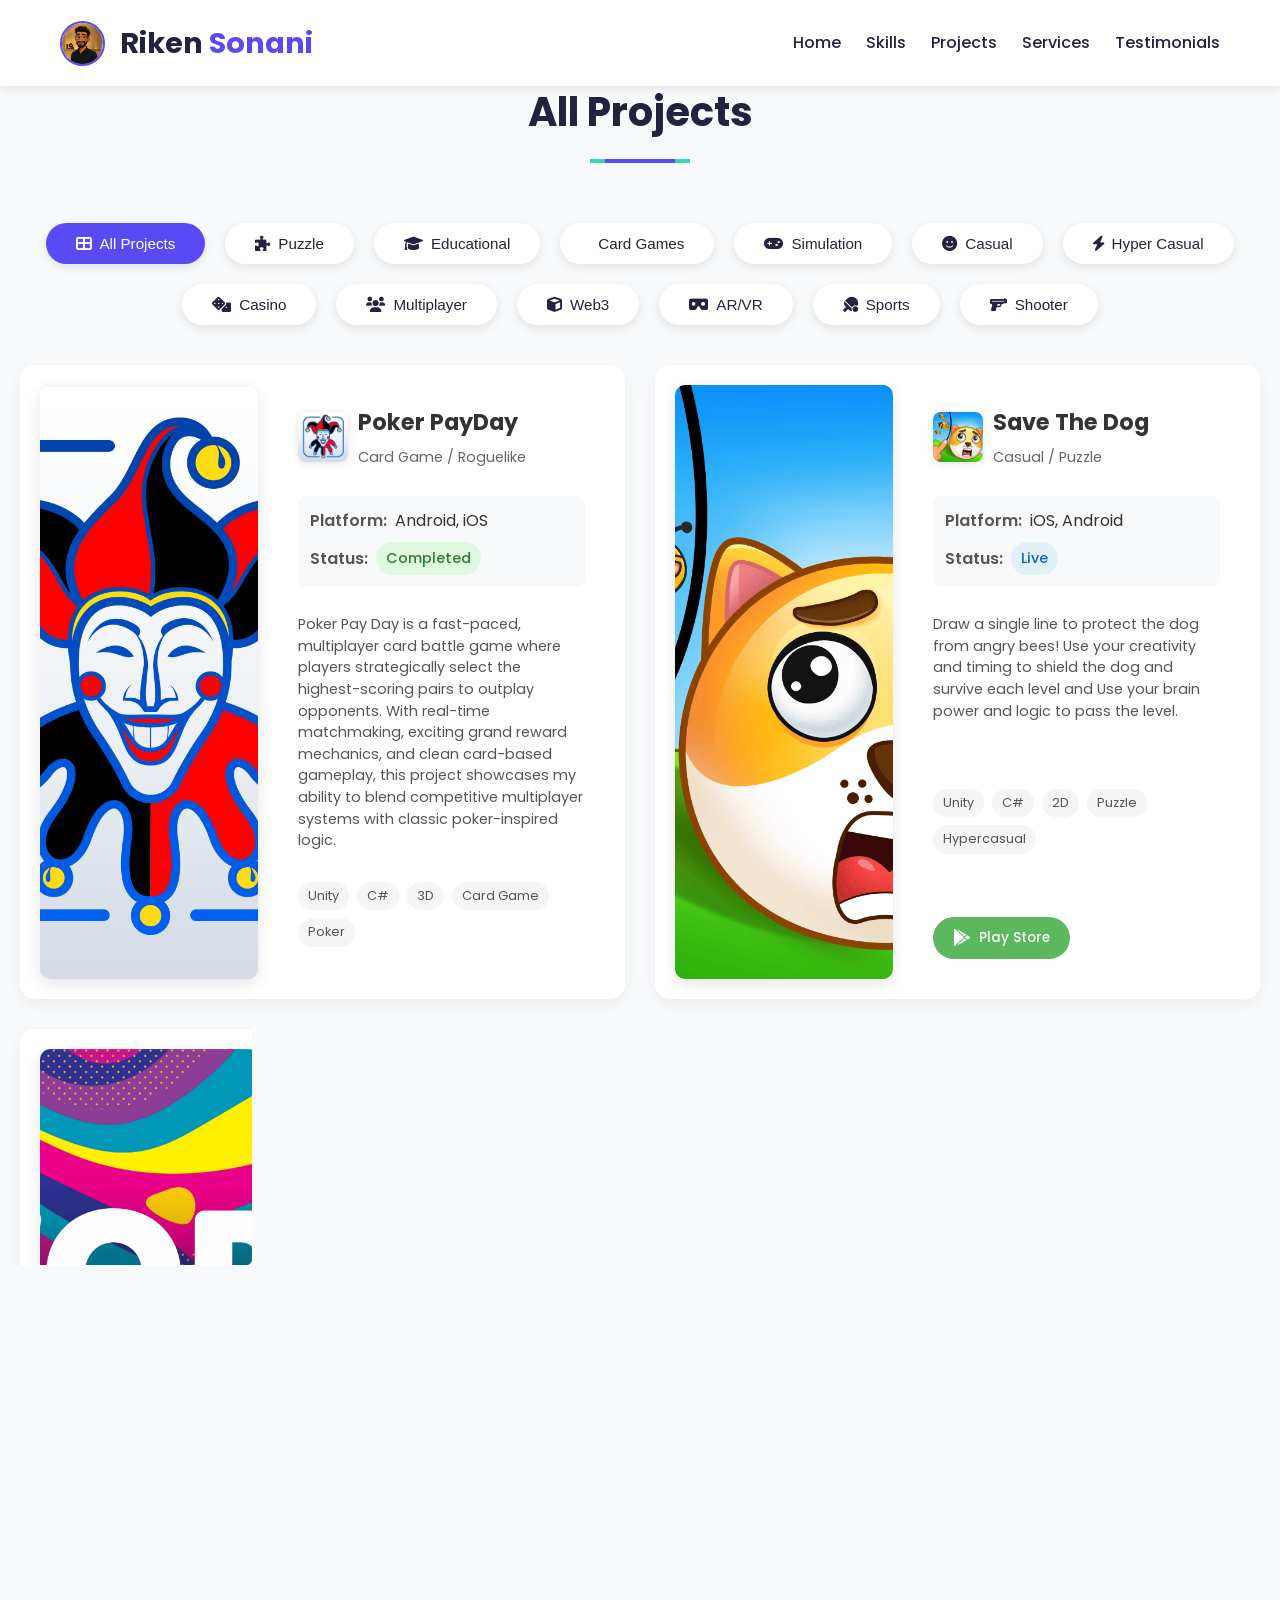
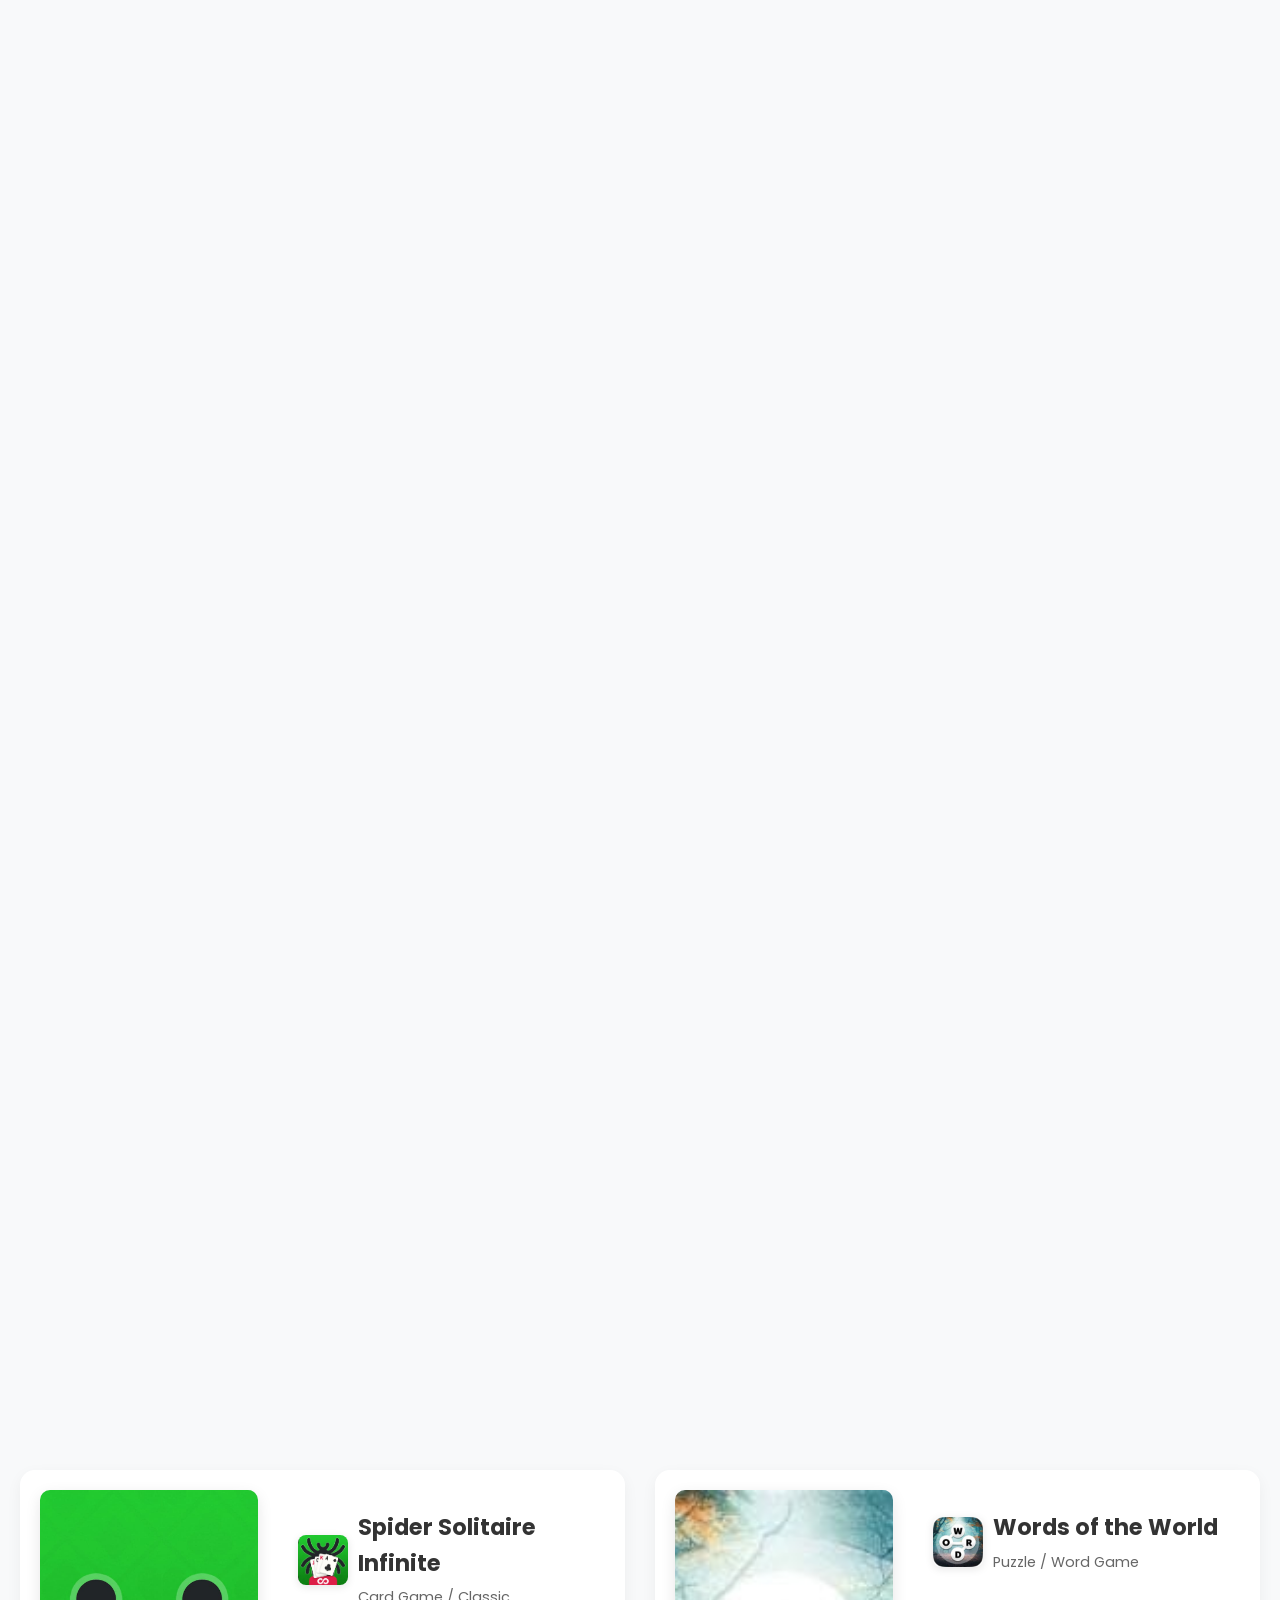
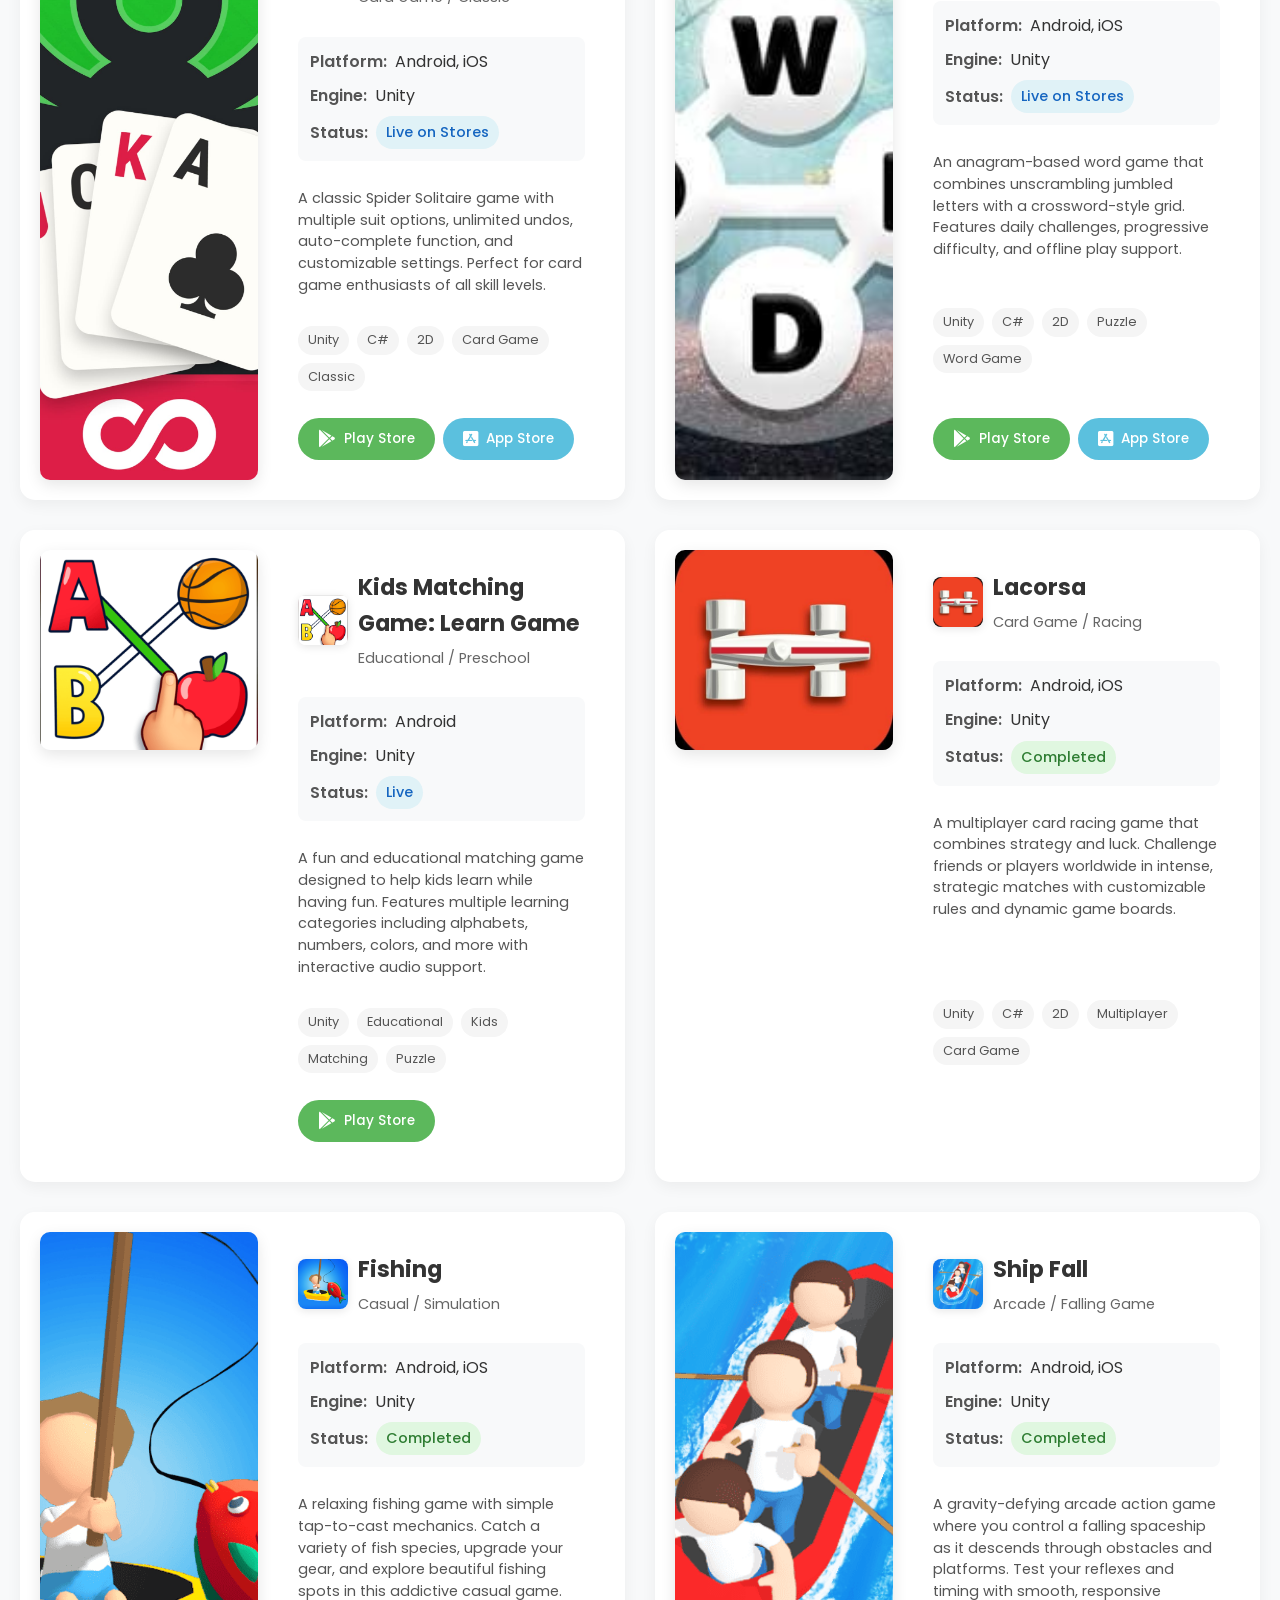
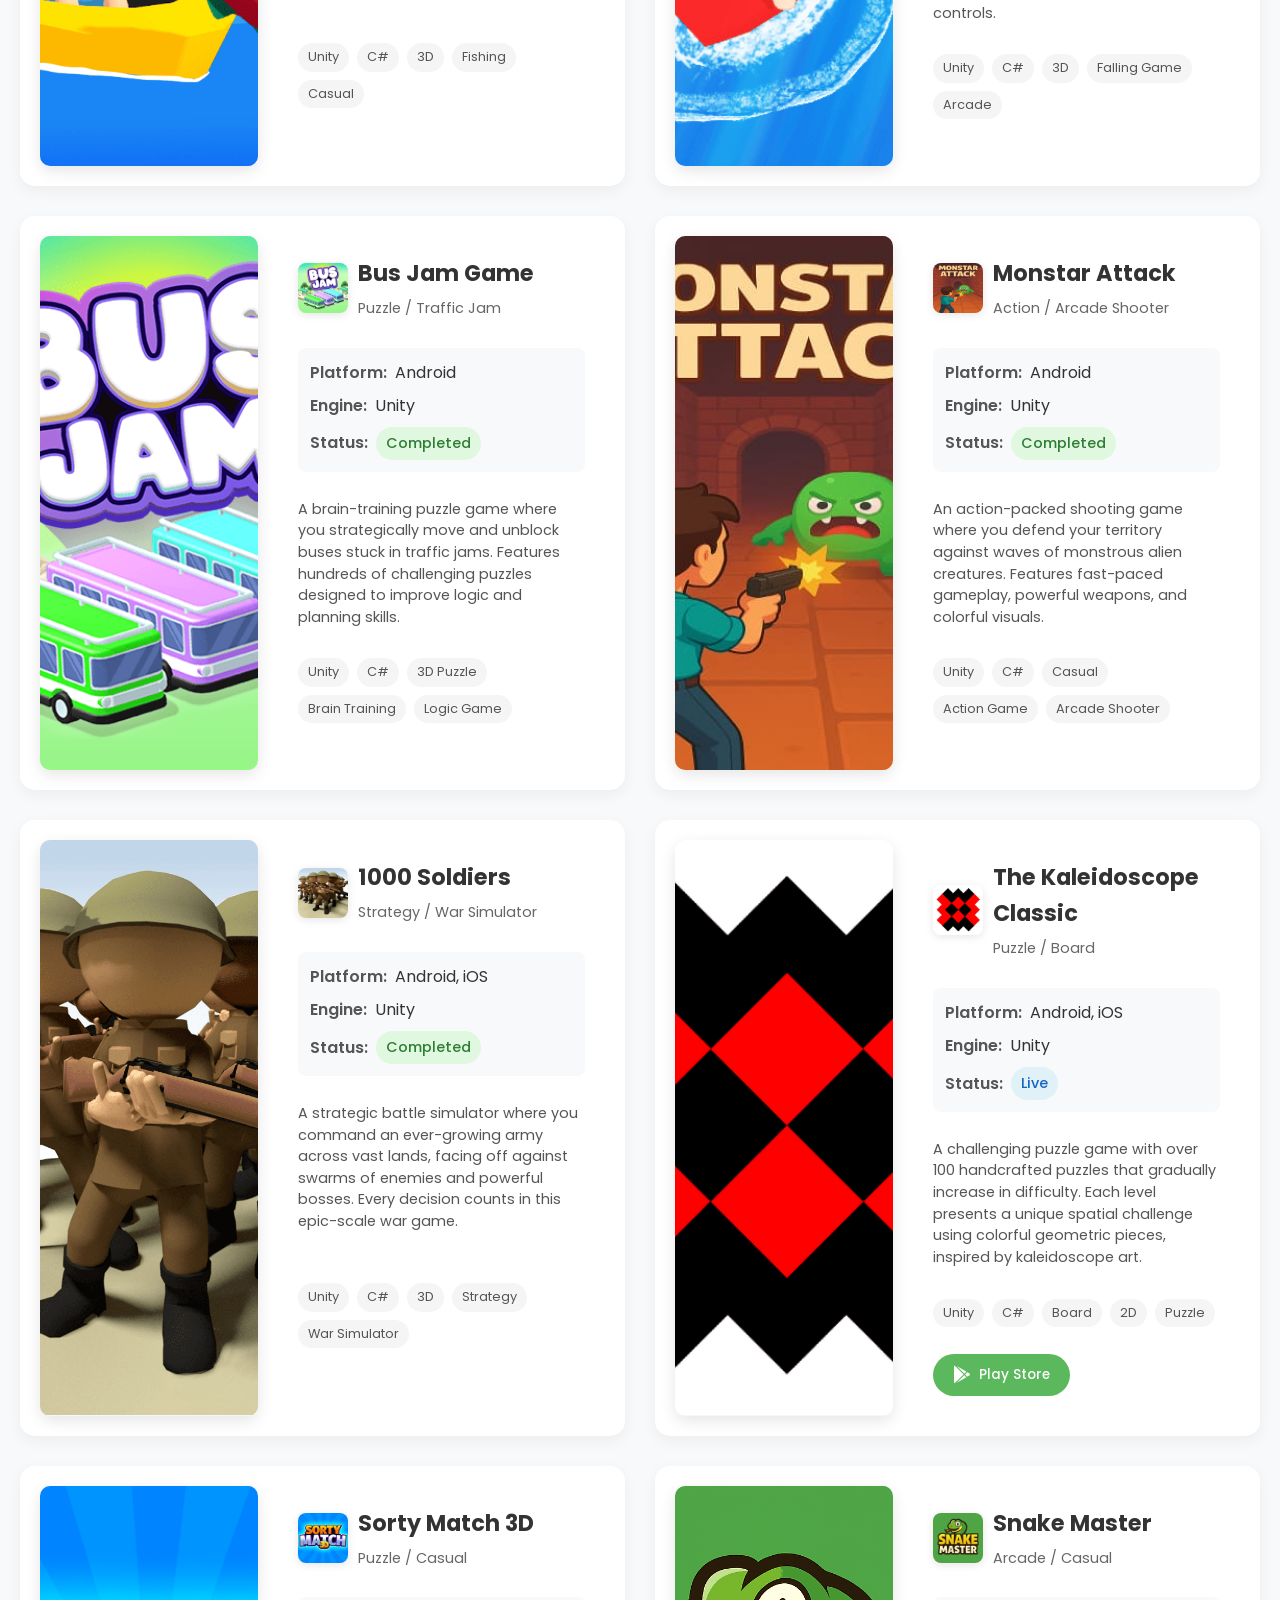
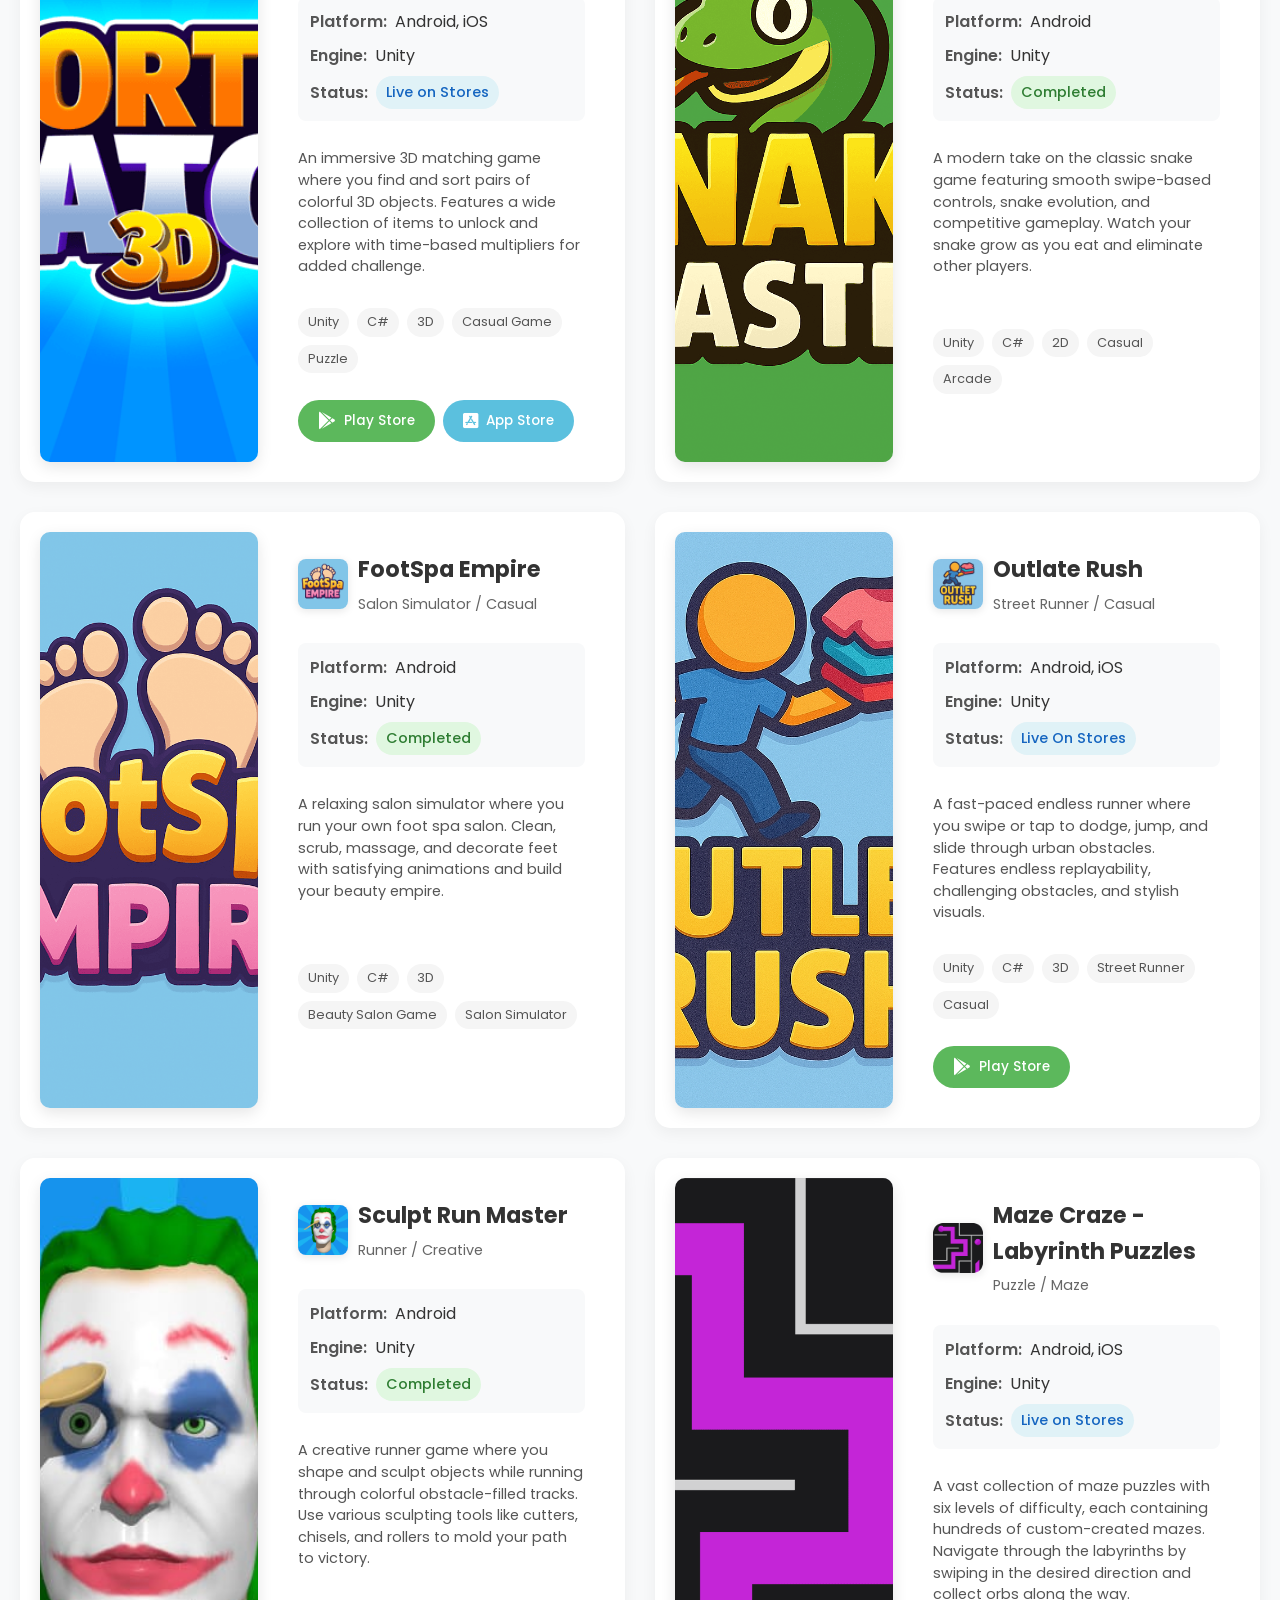
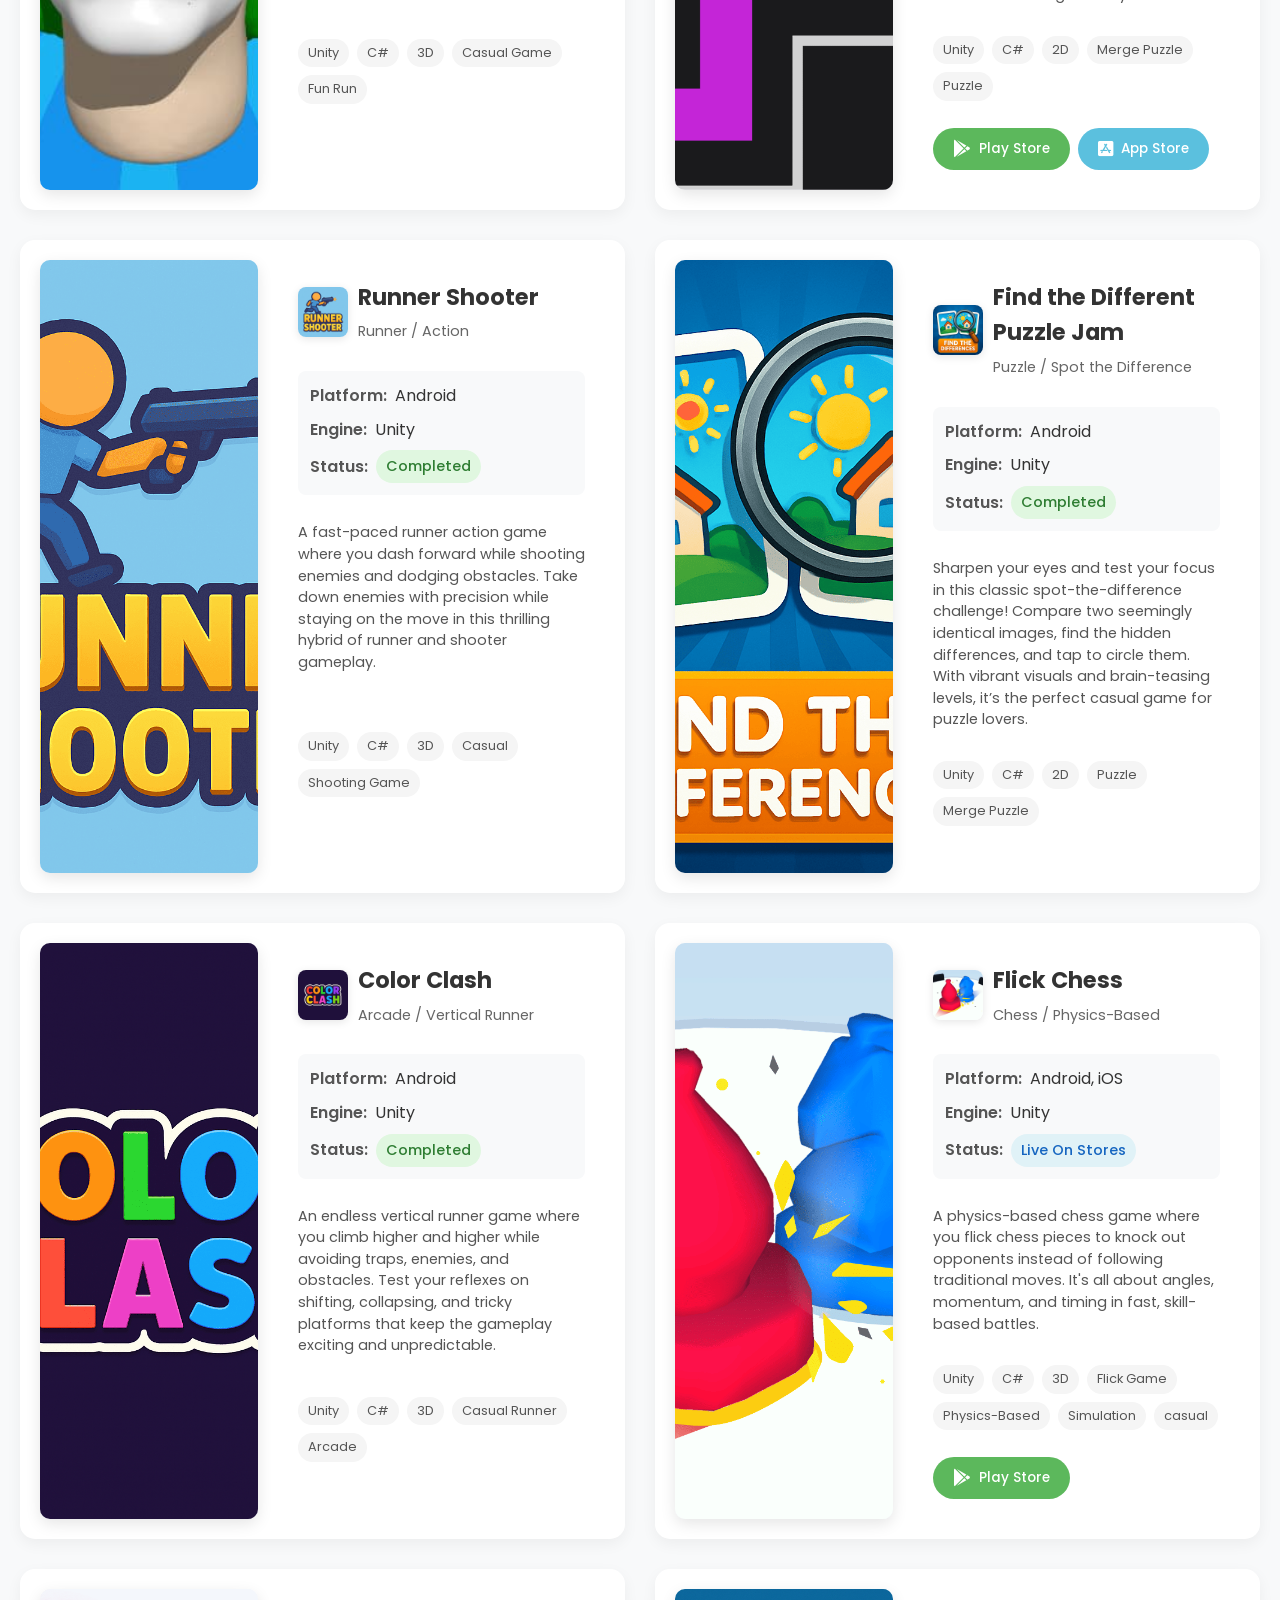
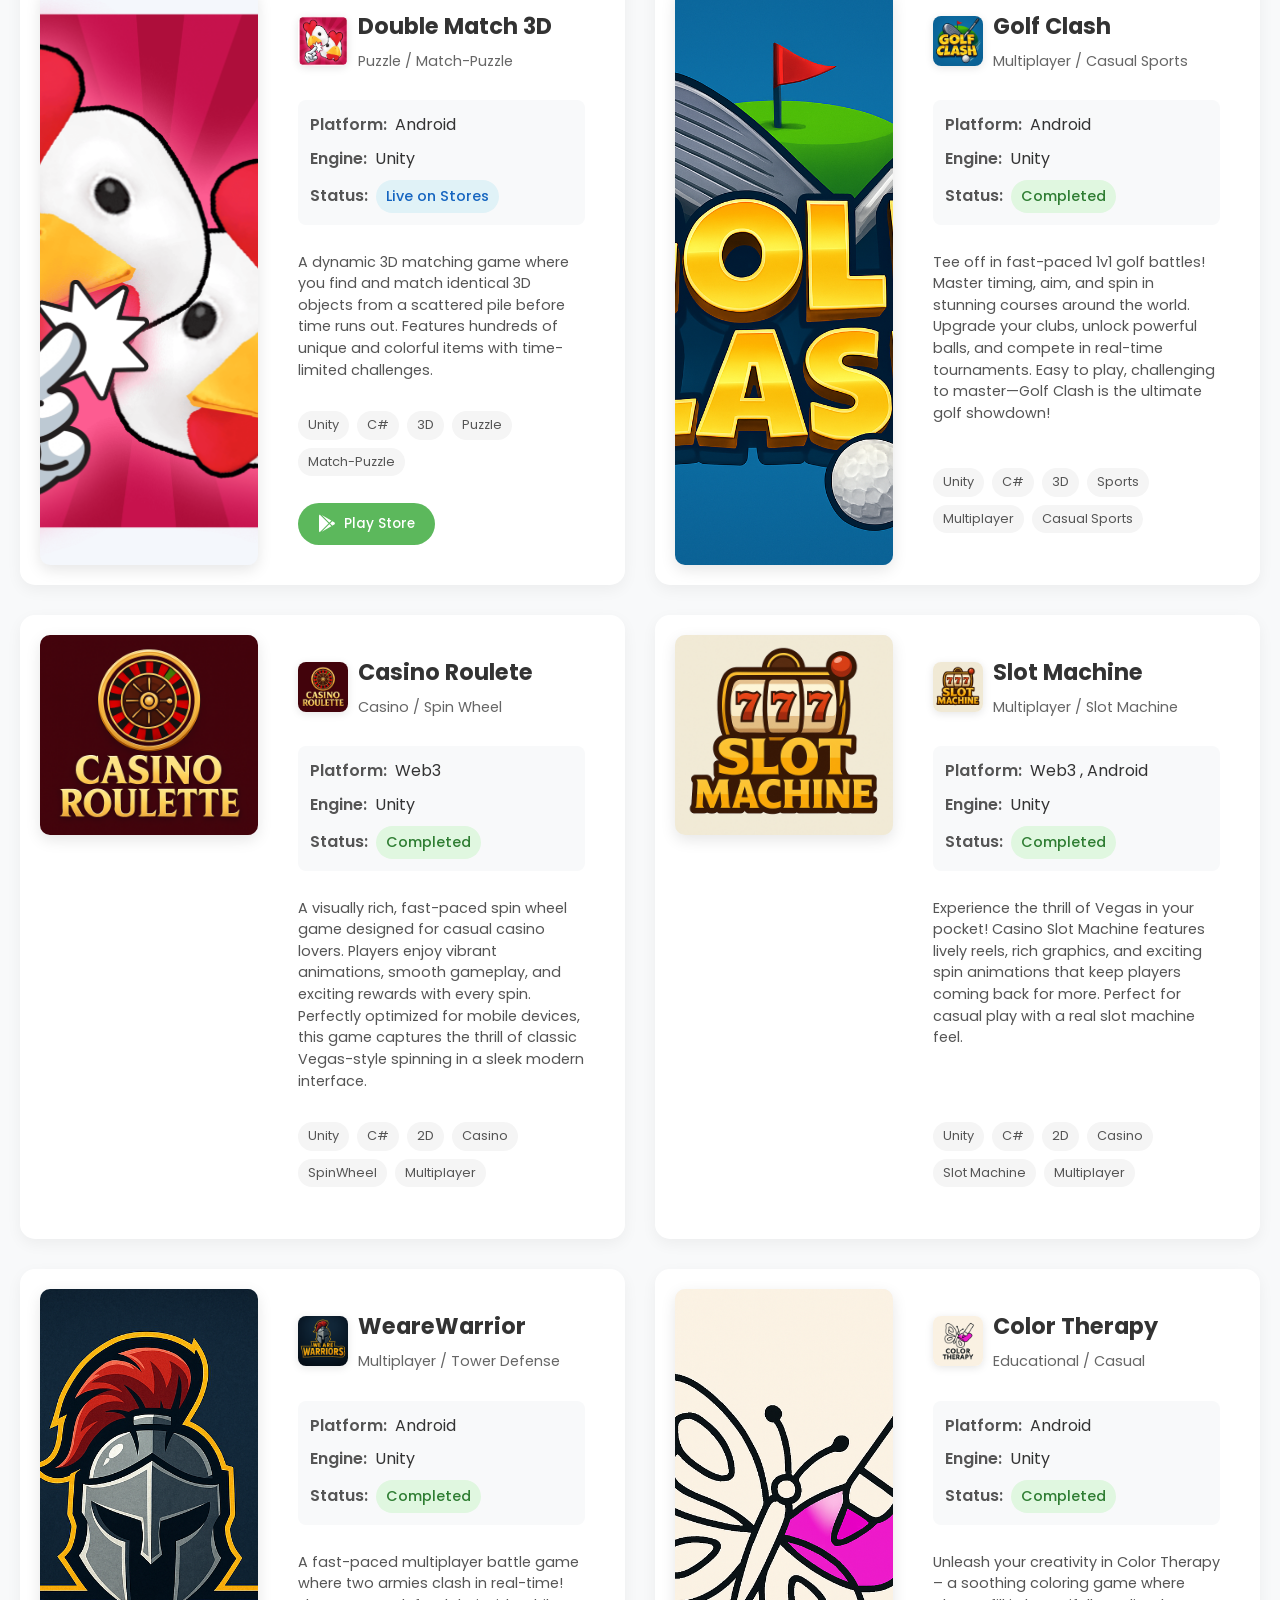
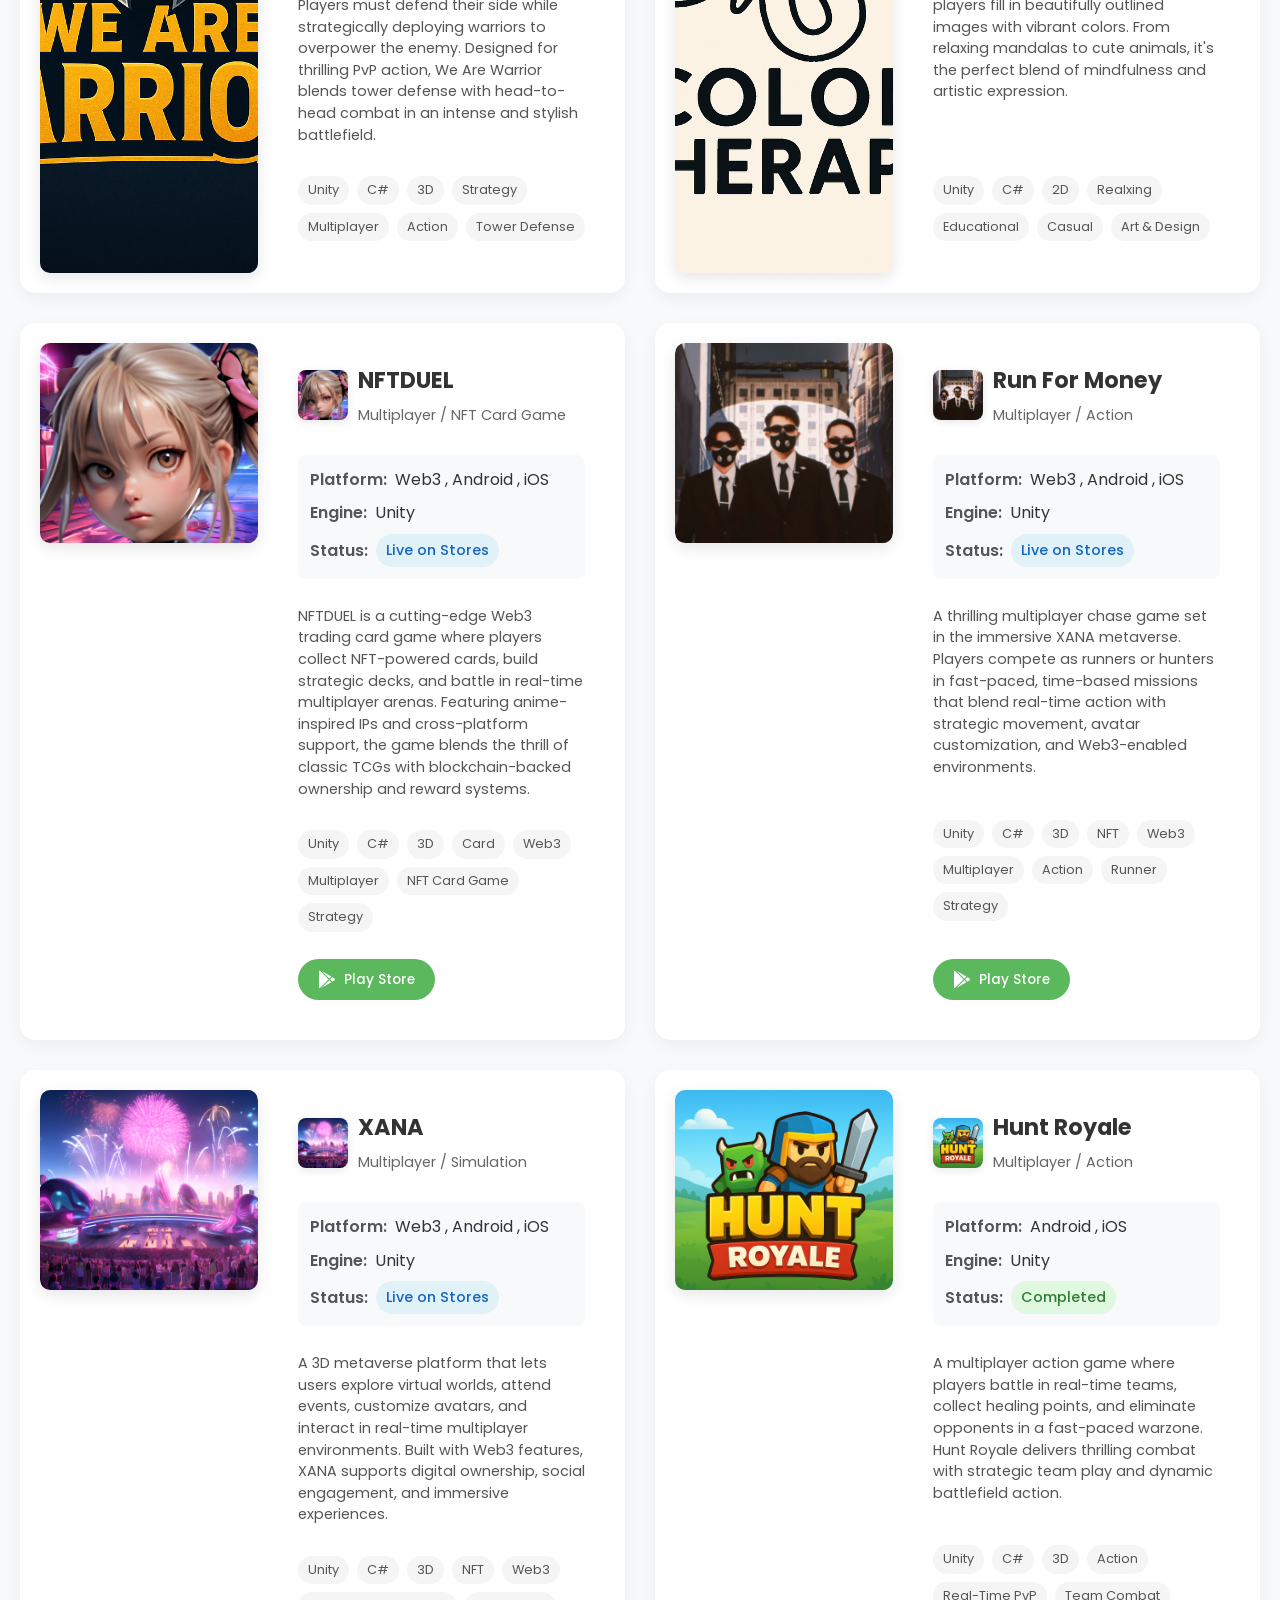
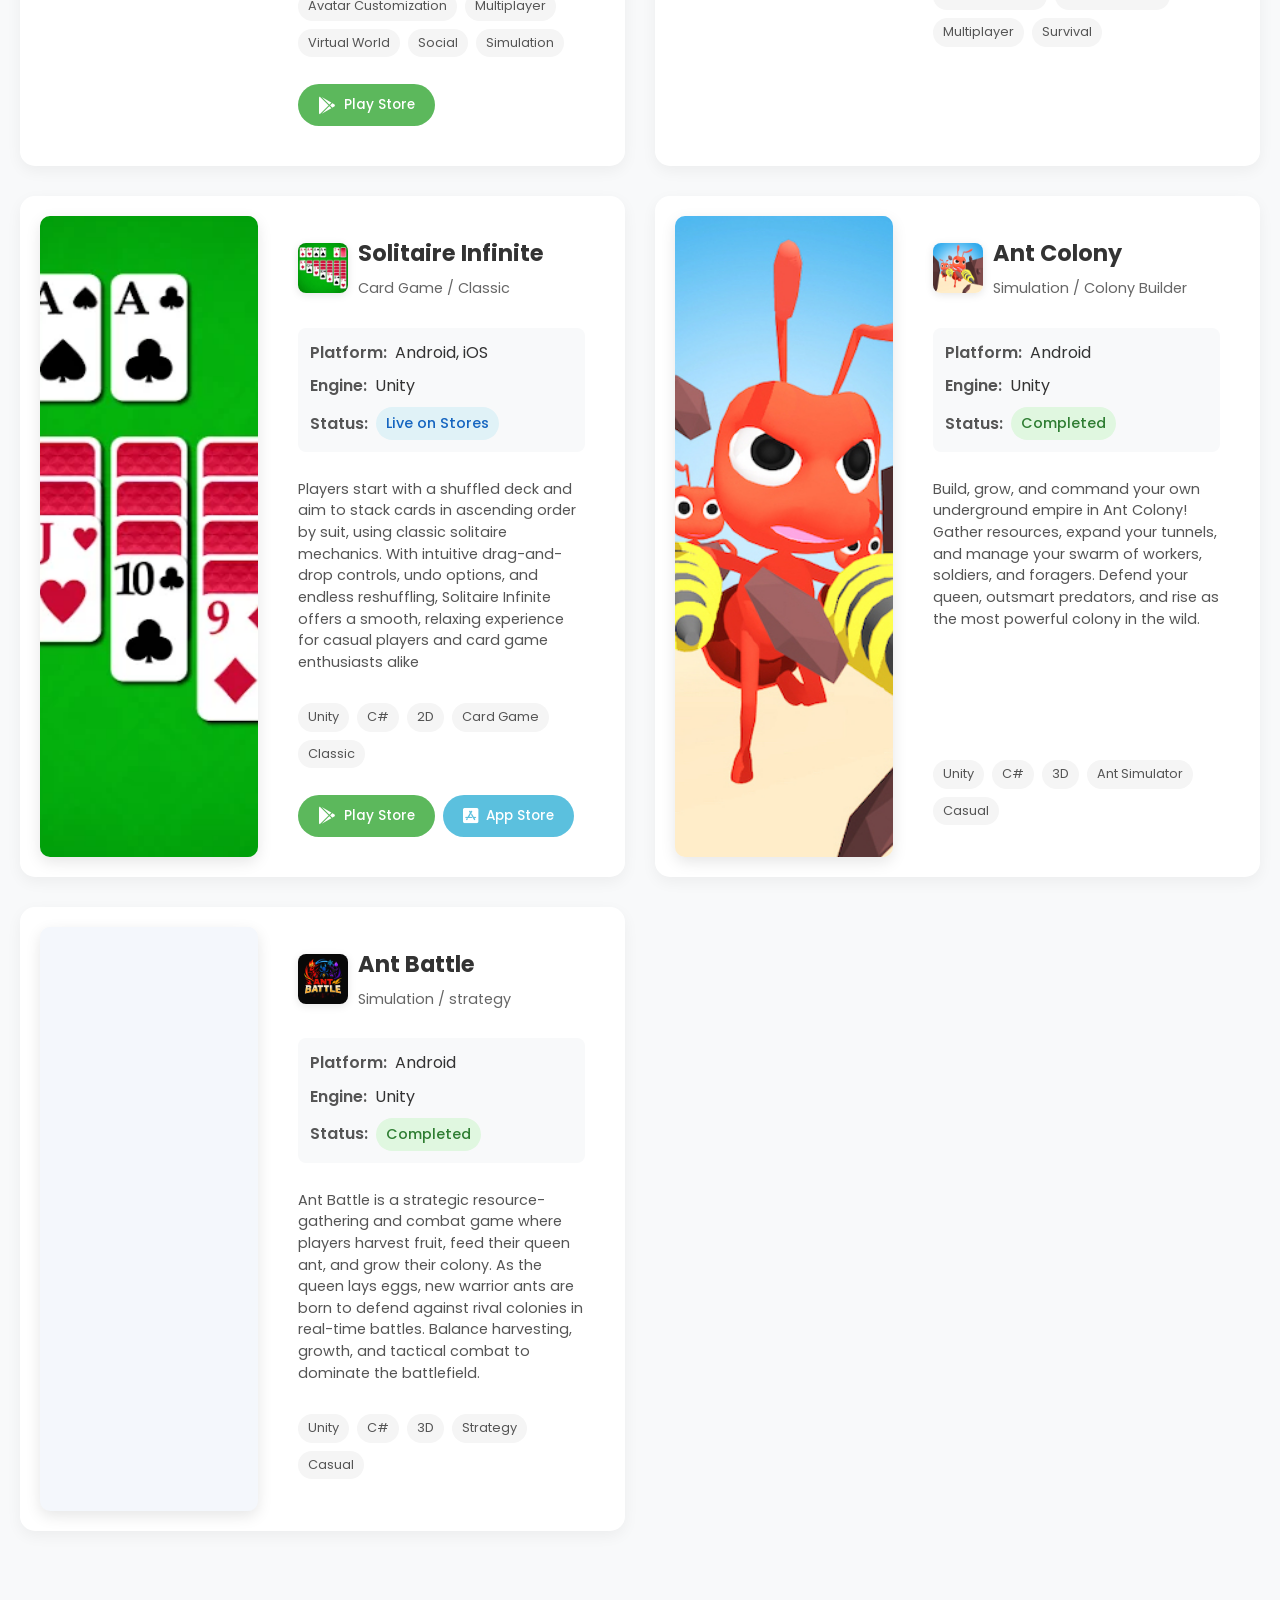
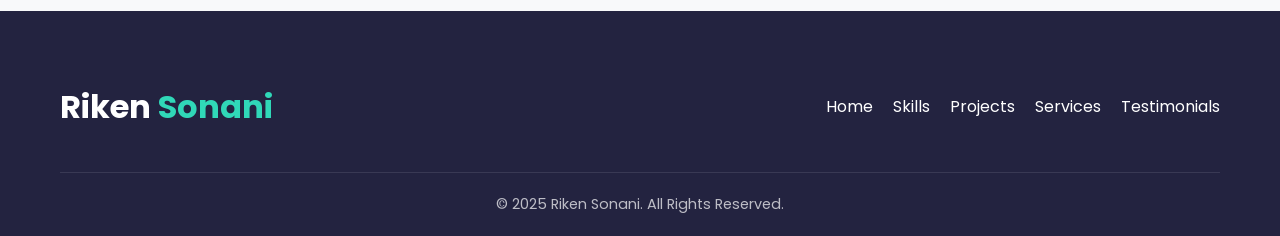
==== commit 2c847def: "Update projects.html" ====
--- a/projects.html
+++ b/projects.html
@@ -966,7 +966,7 @@
                 </div>
 
                 <!-- Project 16: BrainPad Phonics for Kids -->
-                <div class="project-item mobile educational puzzle">
+                <!-- <div class="project-item mobile educational puzzle">
                     <div class="project-media" data-resolution="1920x1080">
                         <div class="project-video">
                             <video autoplay loop muted playsinline preload="auto" poster="images/BrainPad.jpg">
@@ -1016,7 +1016,7 @@
                             </a>
                         </div>
                     </div>
-                </div>
+                </div> -->
 
                 <!-- Project 17: Monstar Attack -->
                 <div class="project-item game hypercasual simulation  shooter">
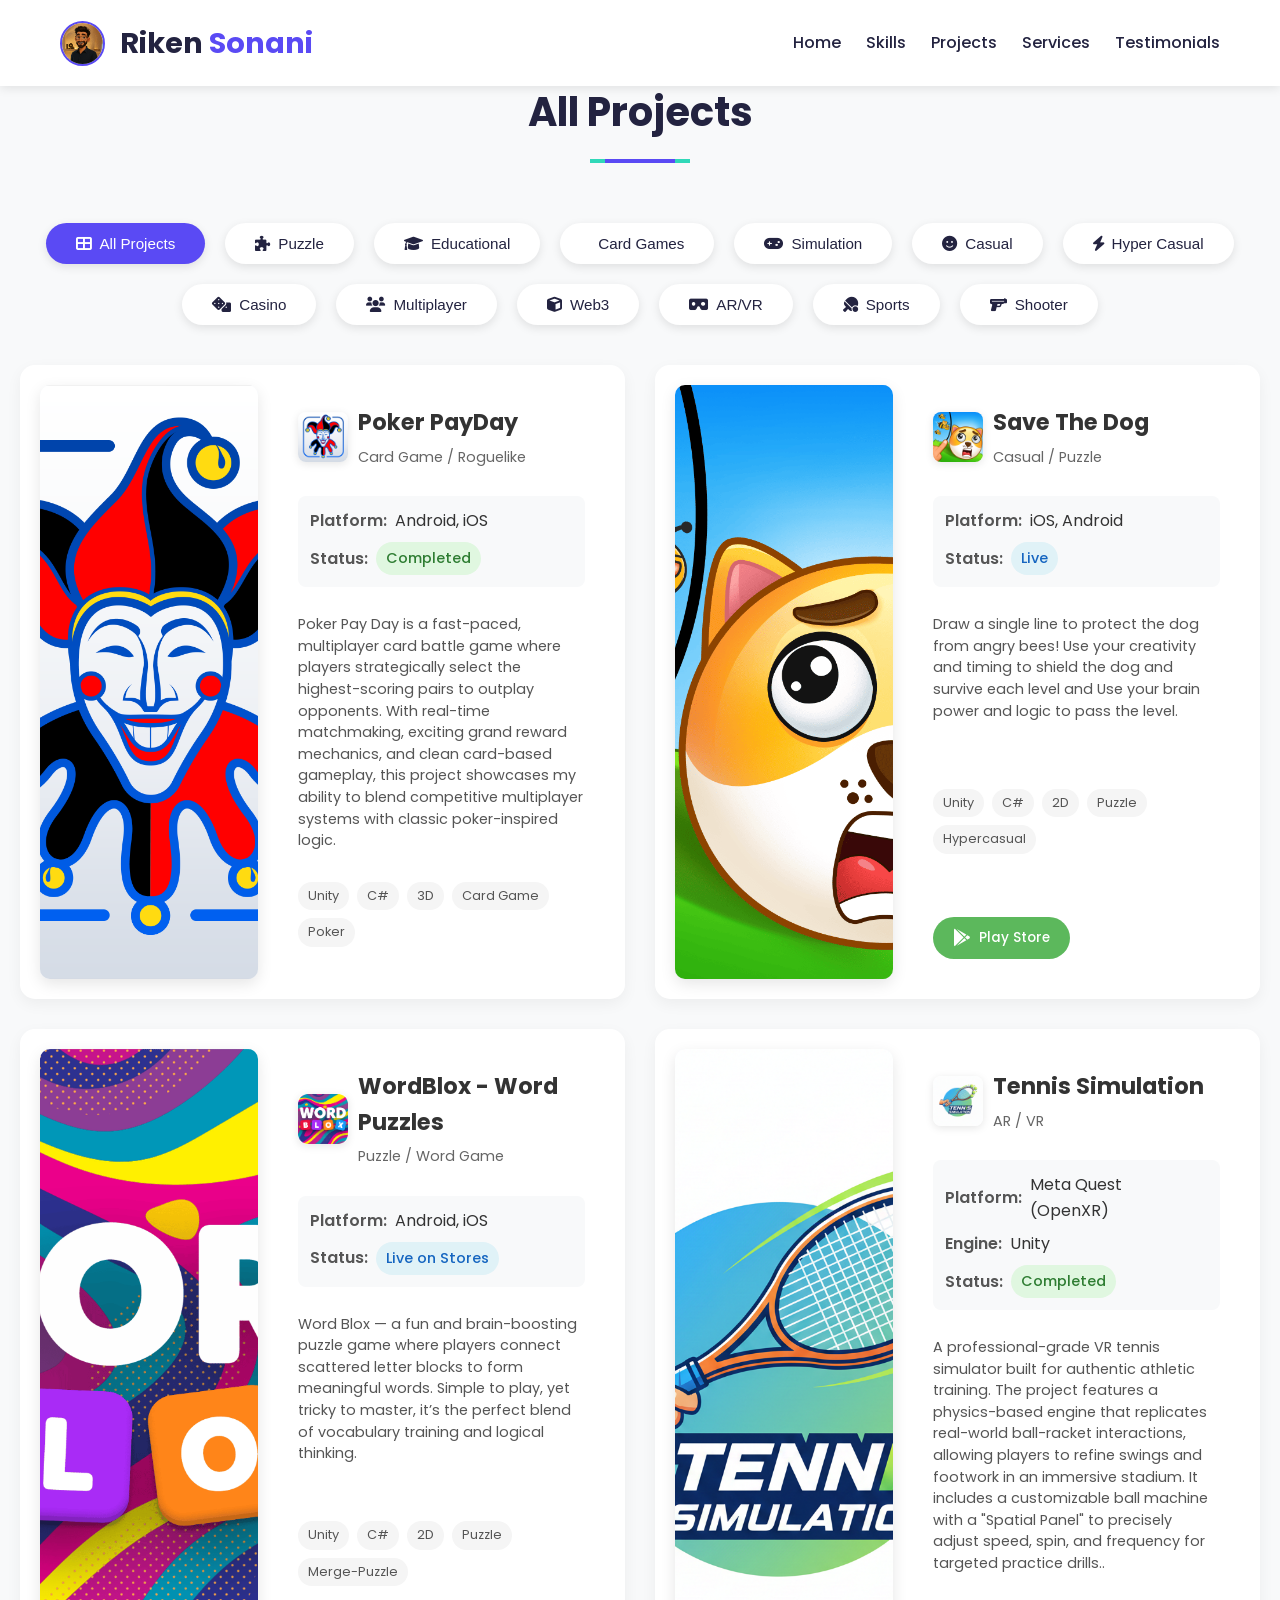
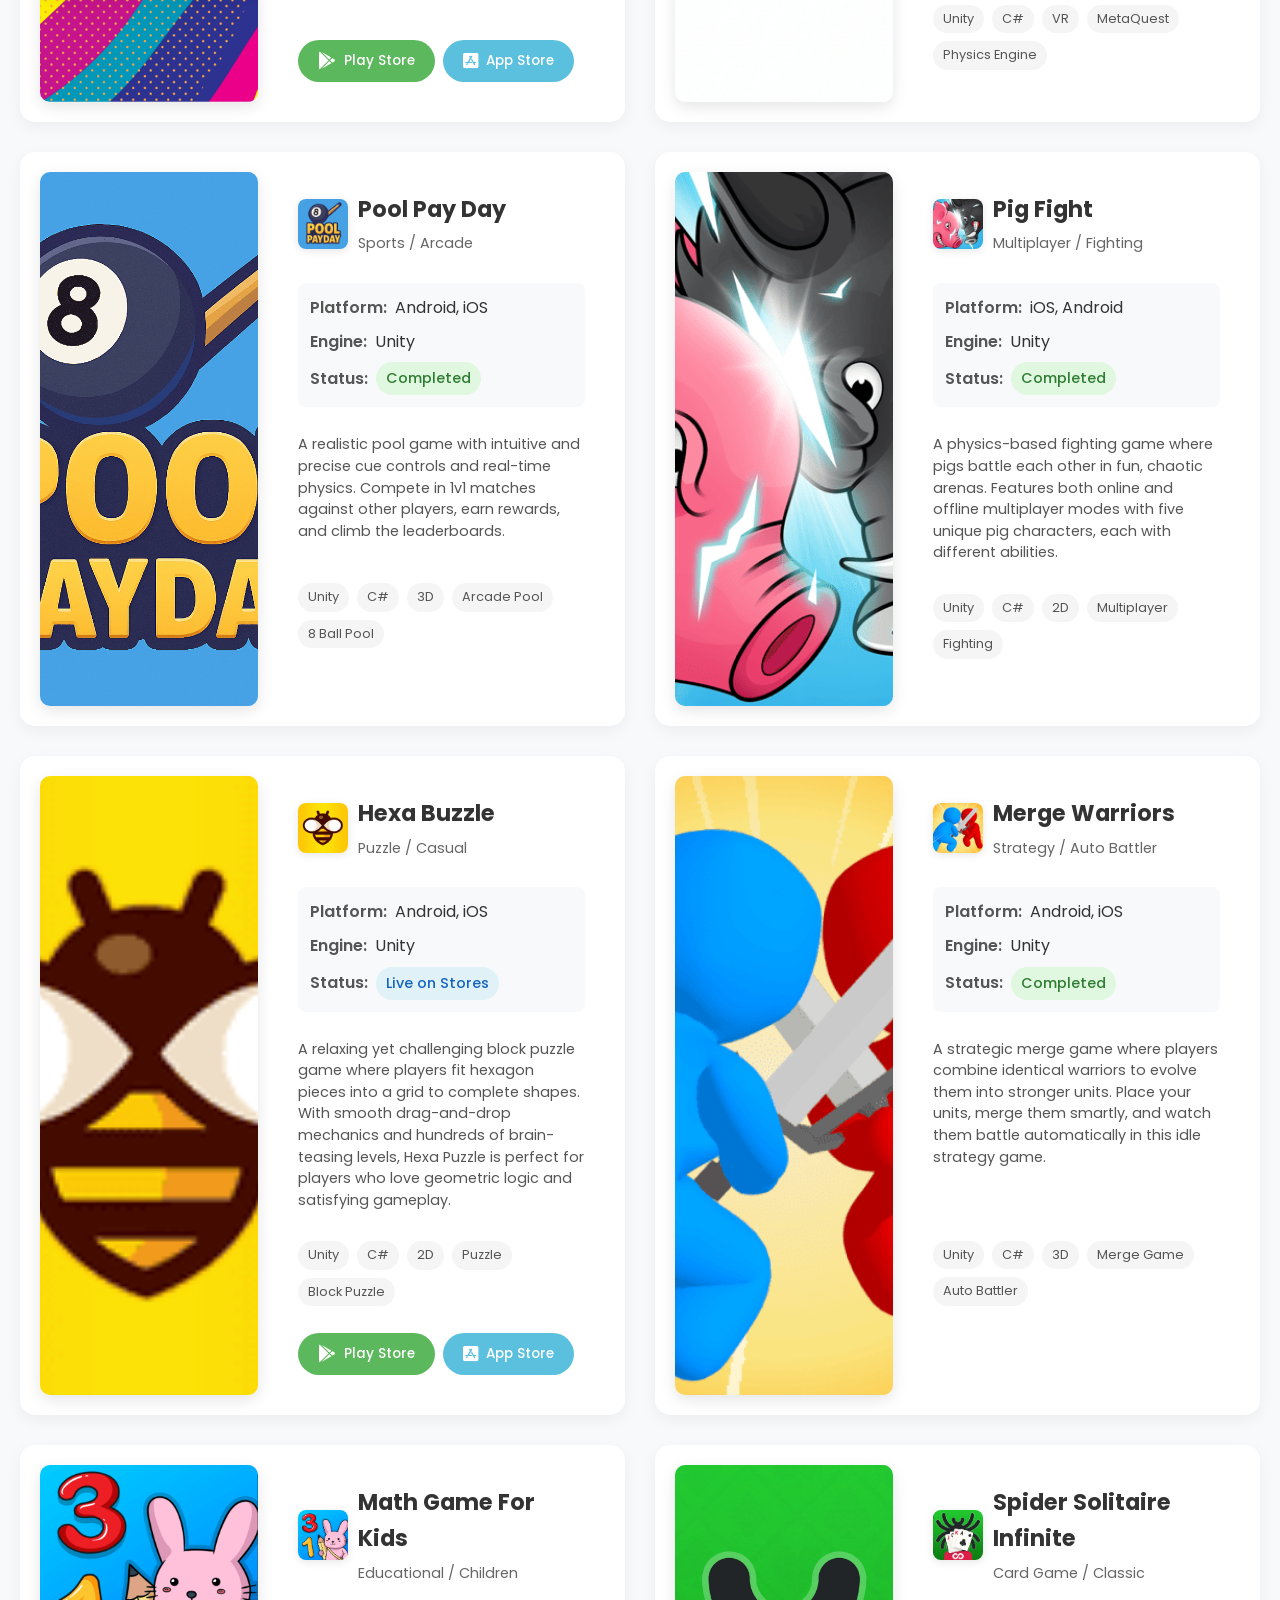
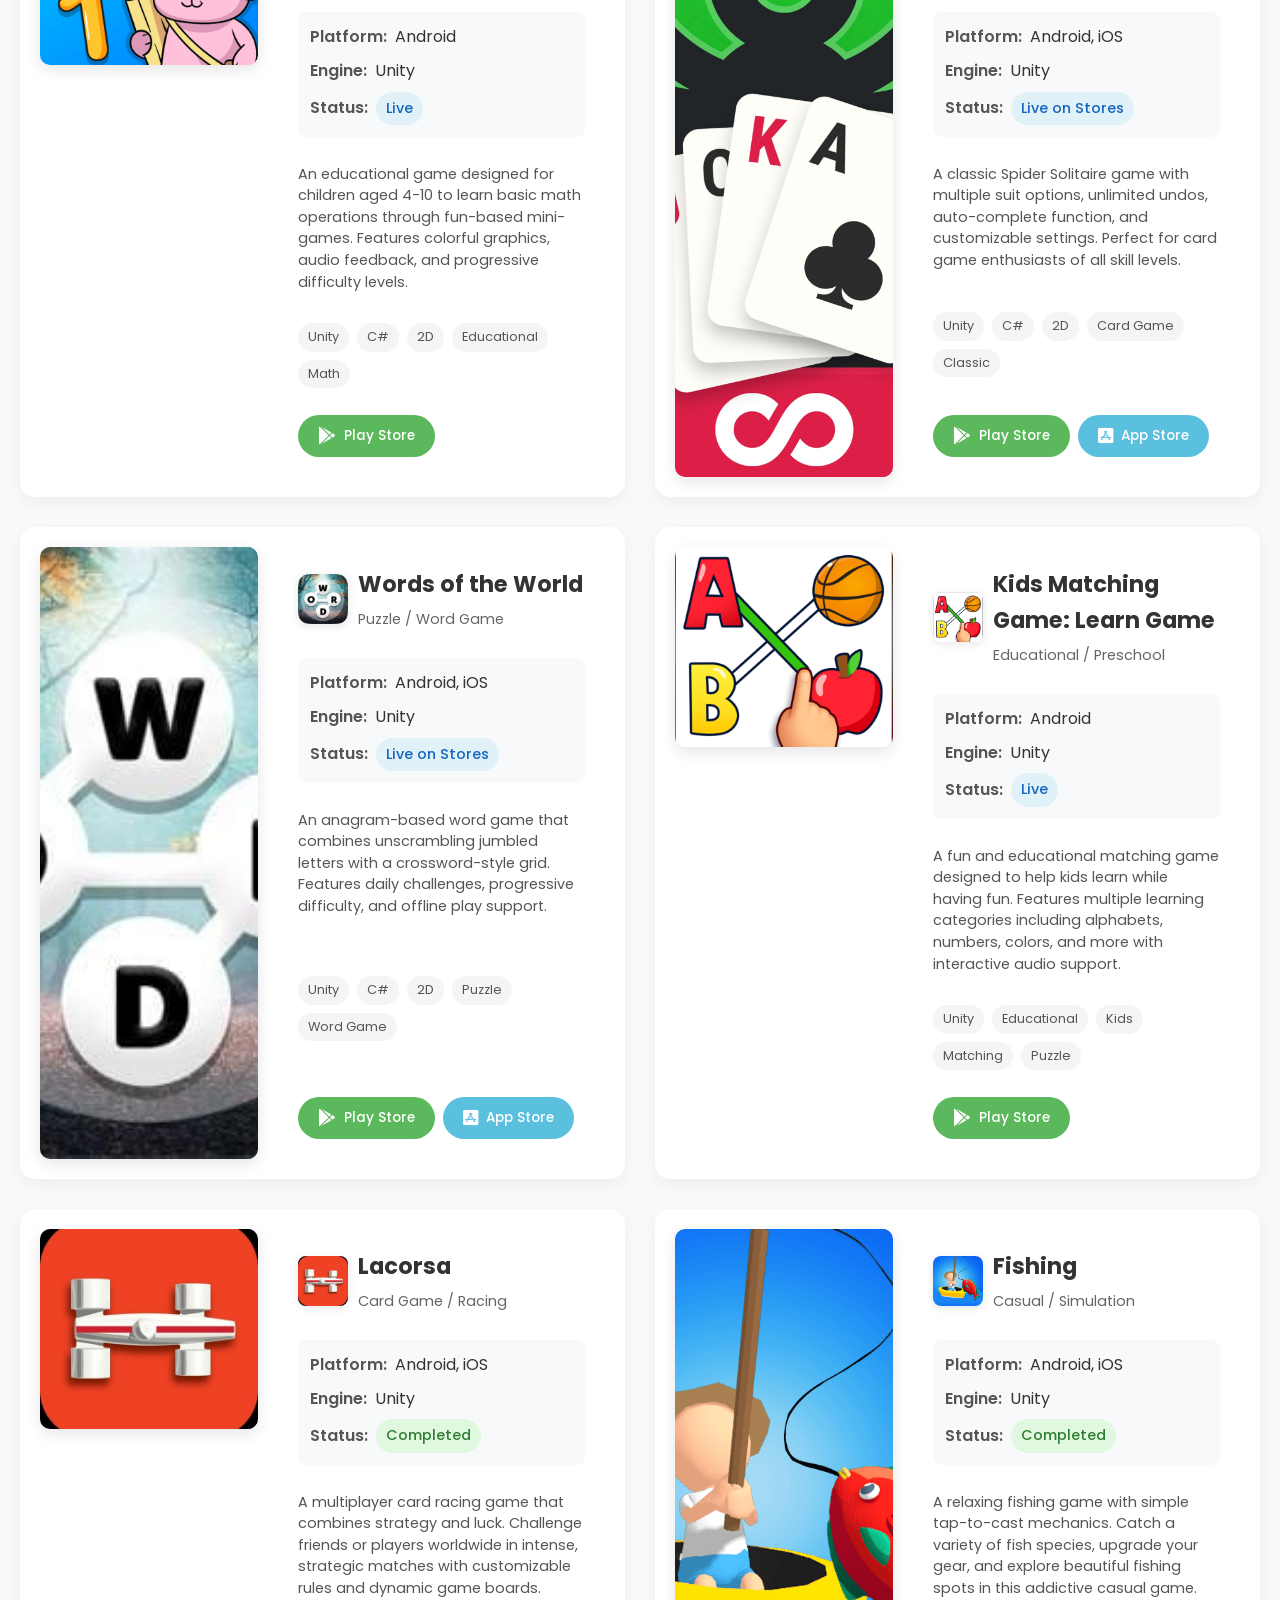
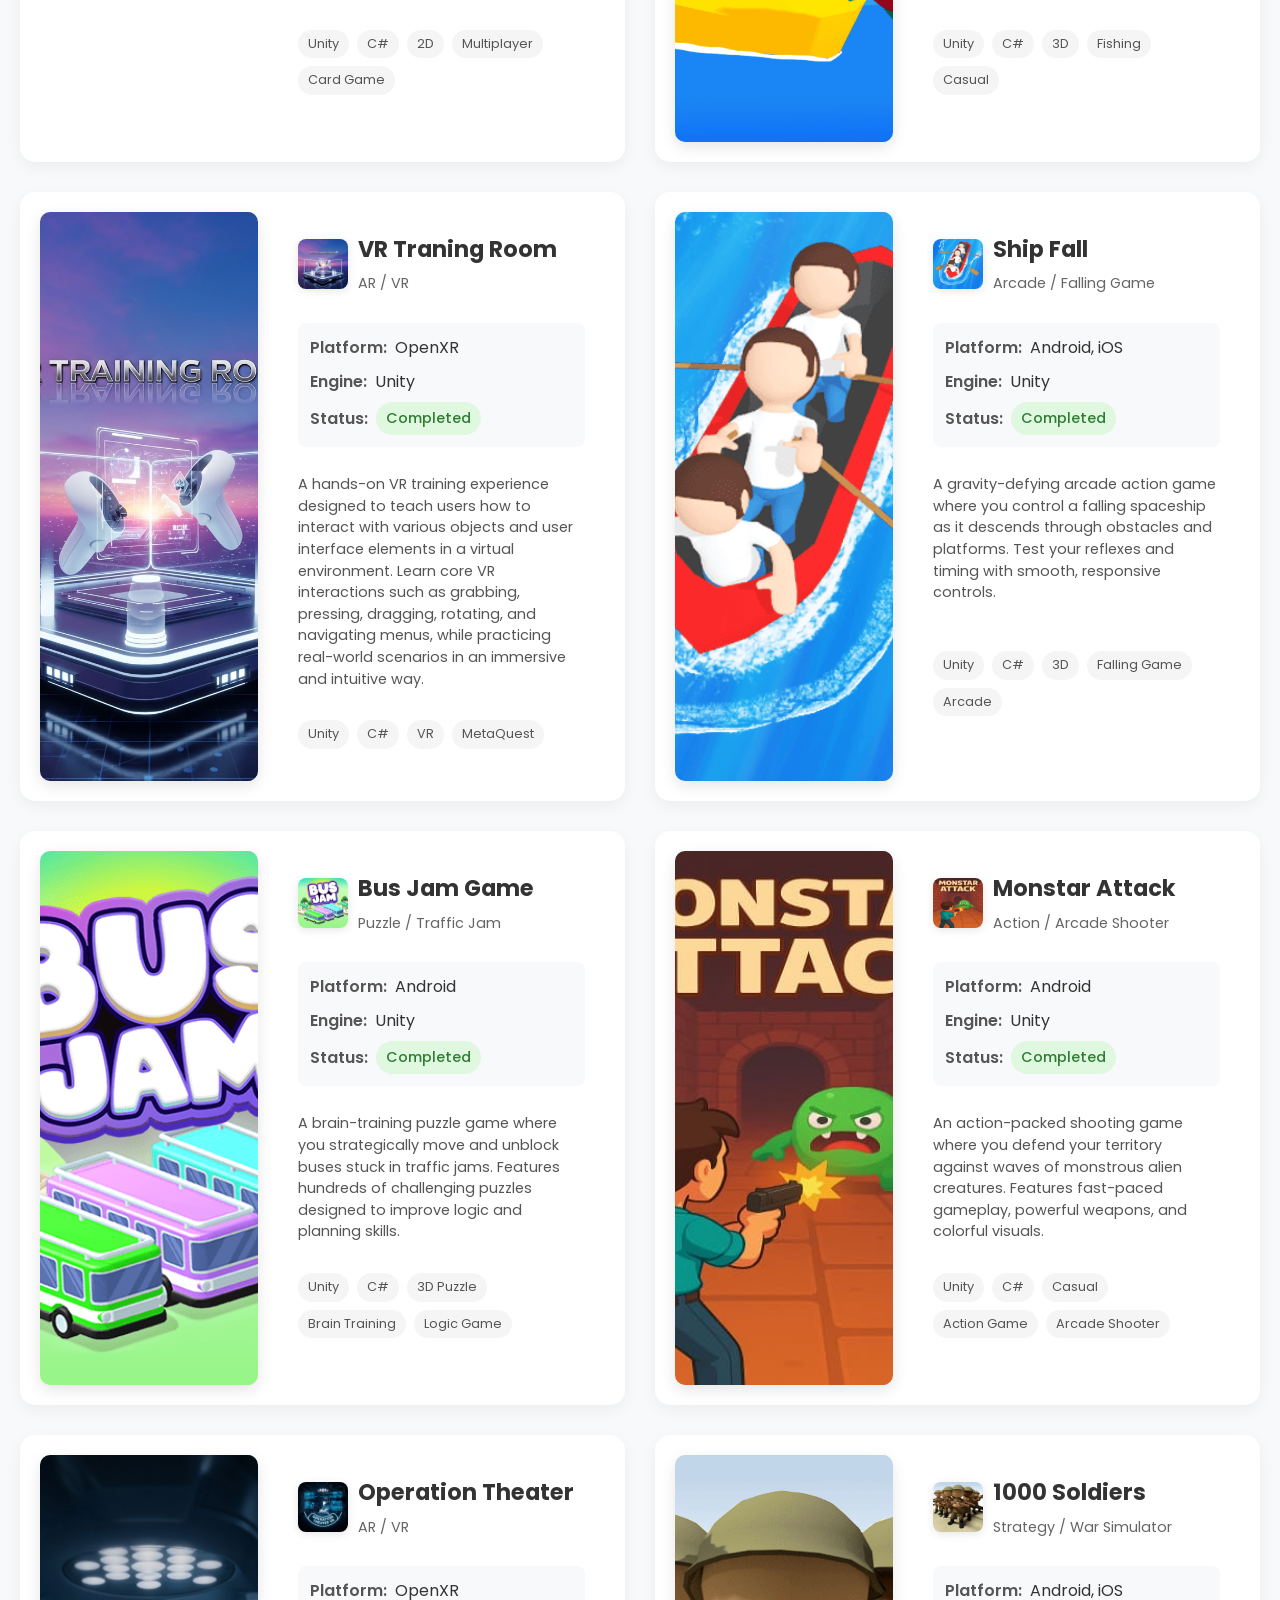
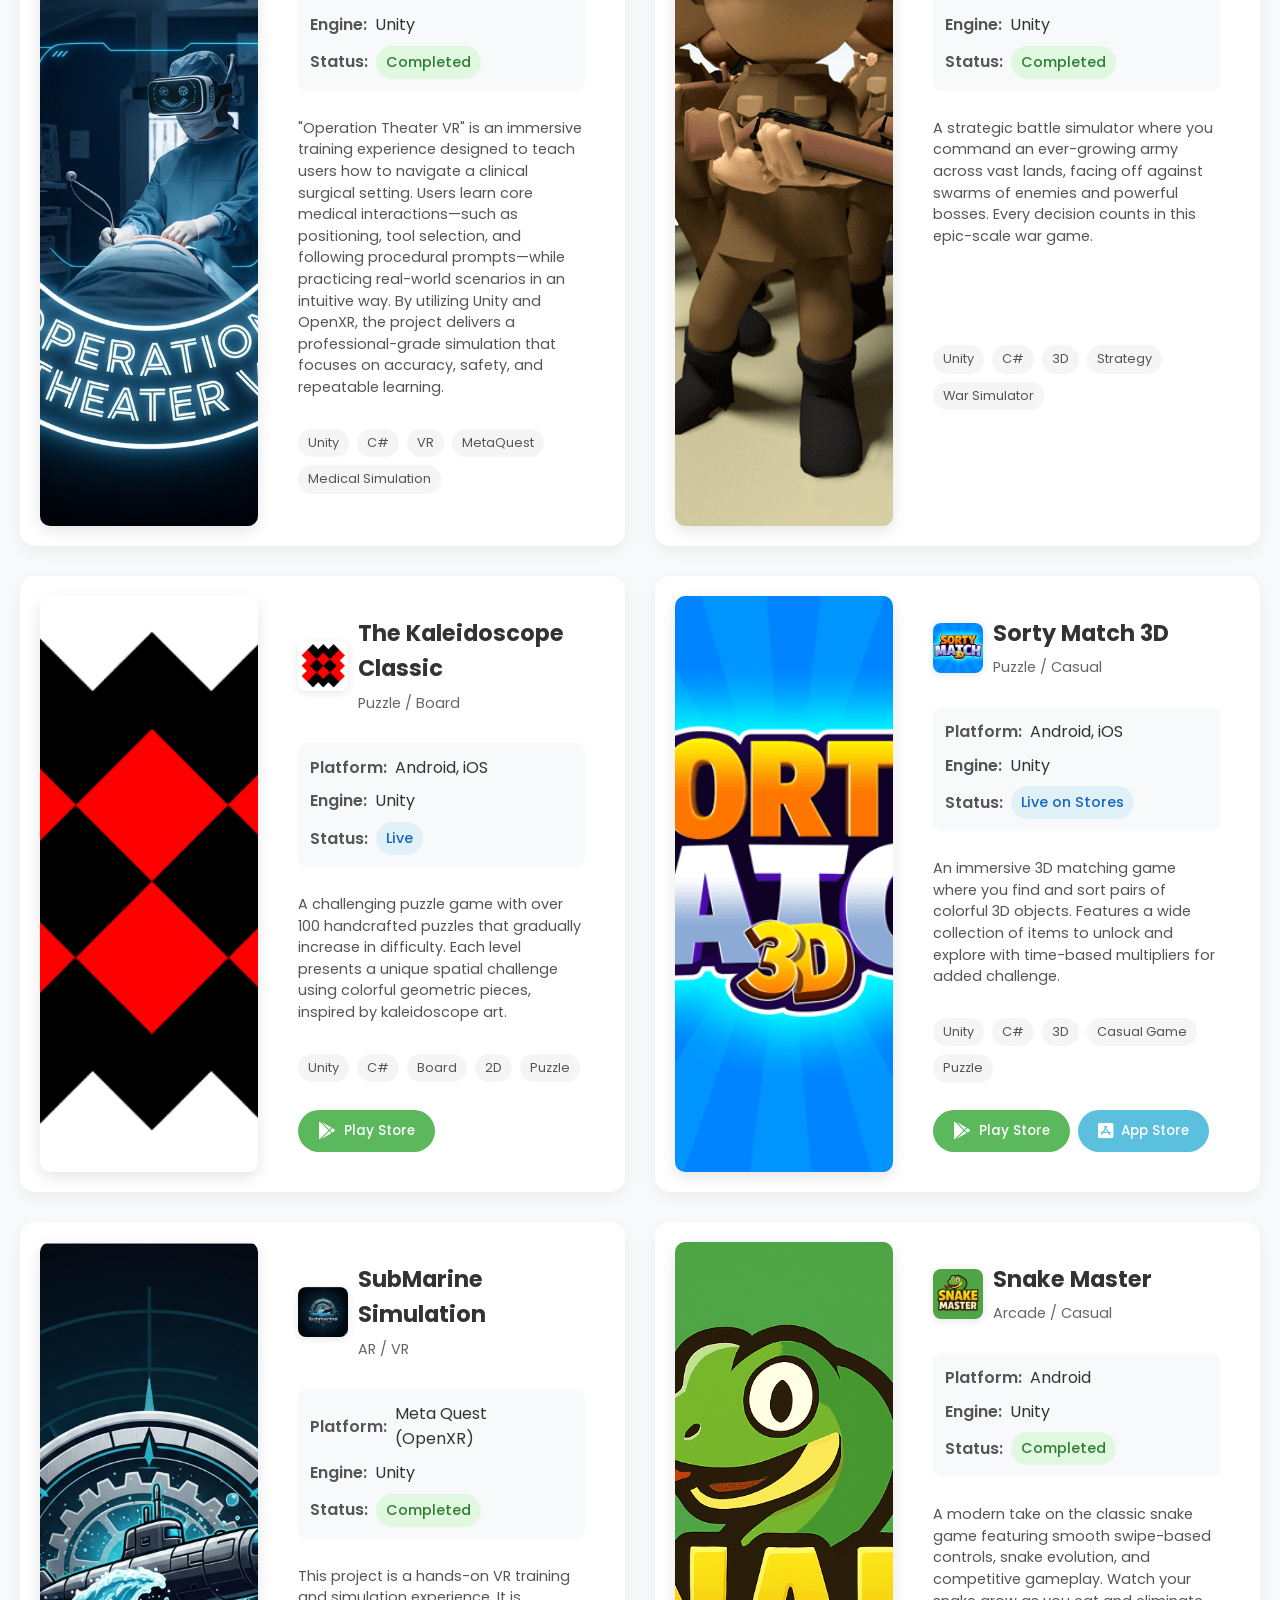
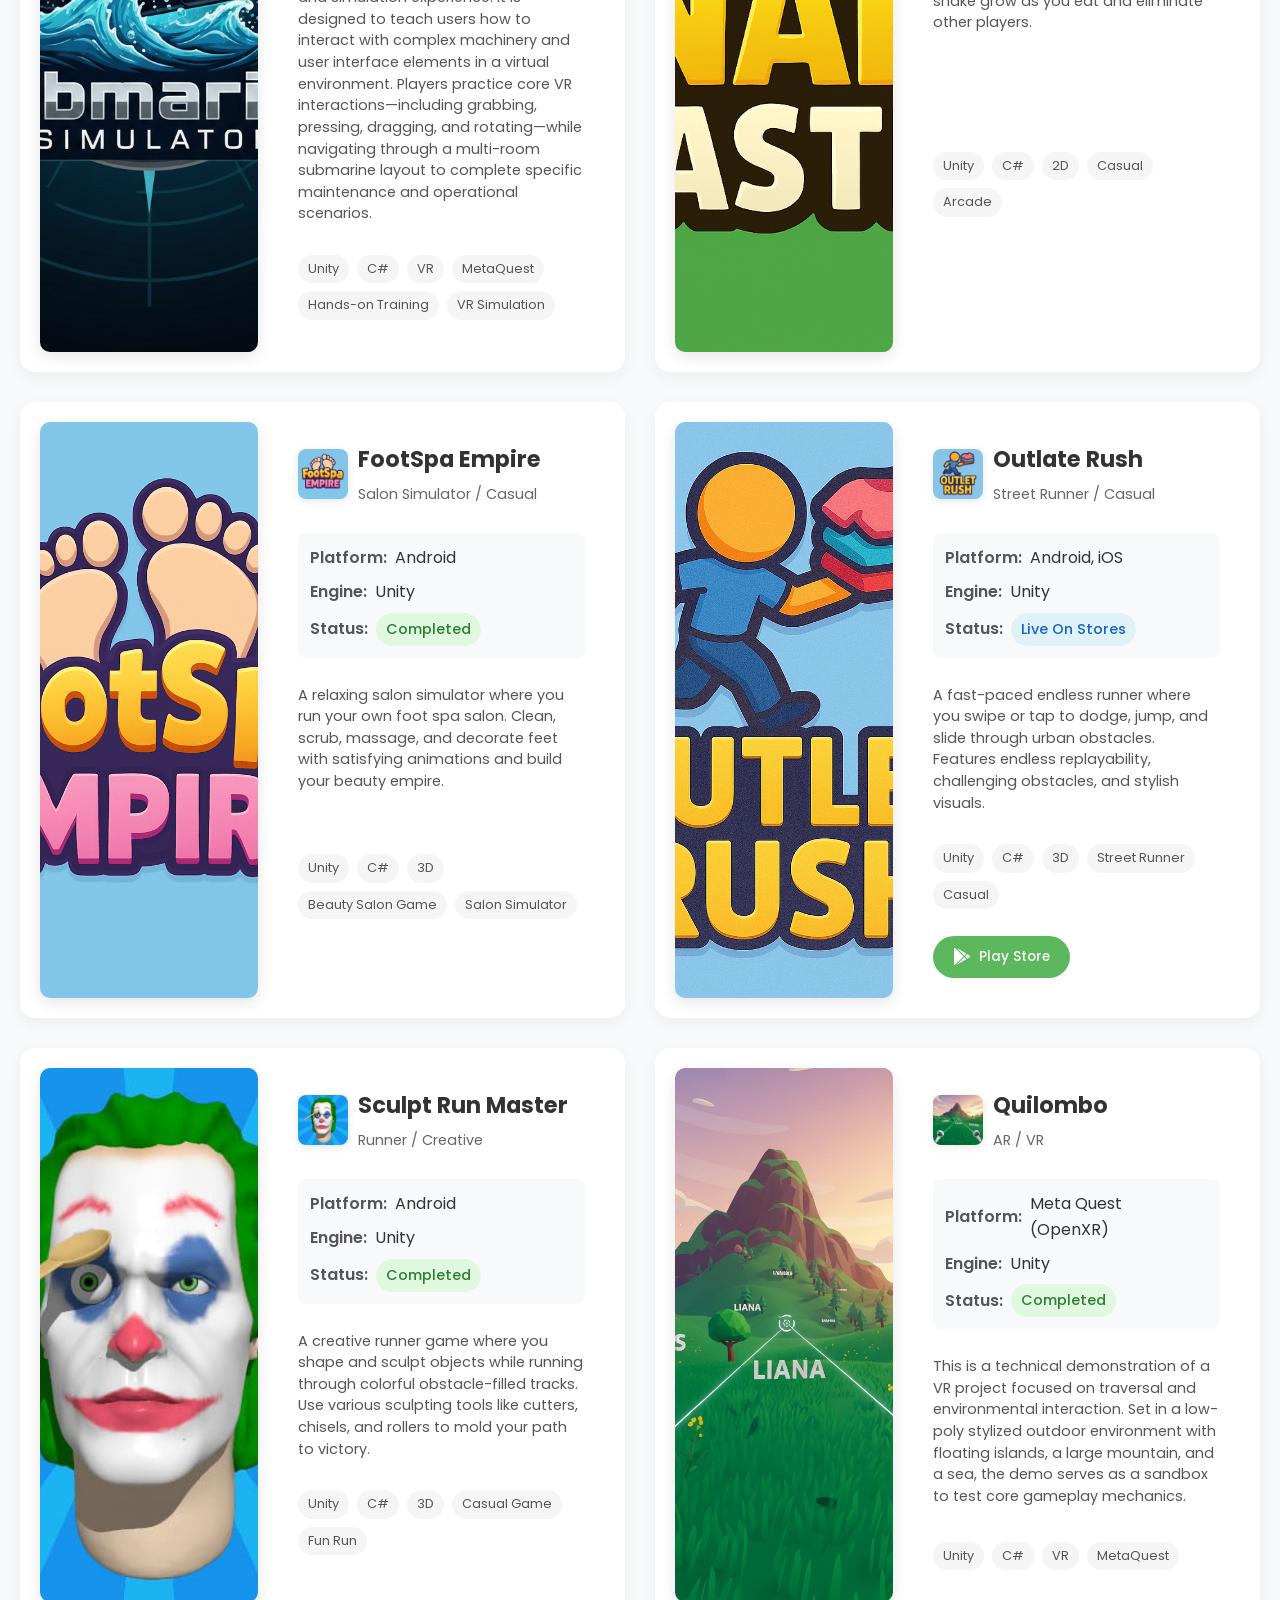
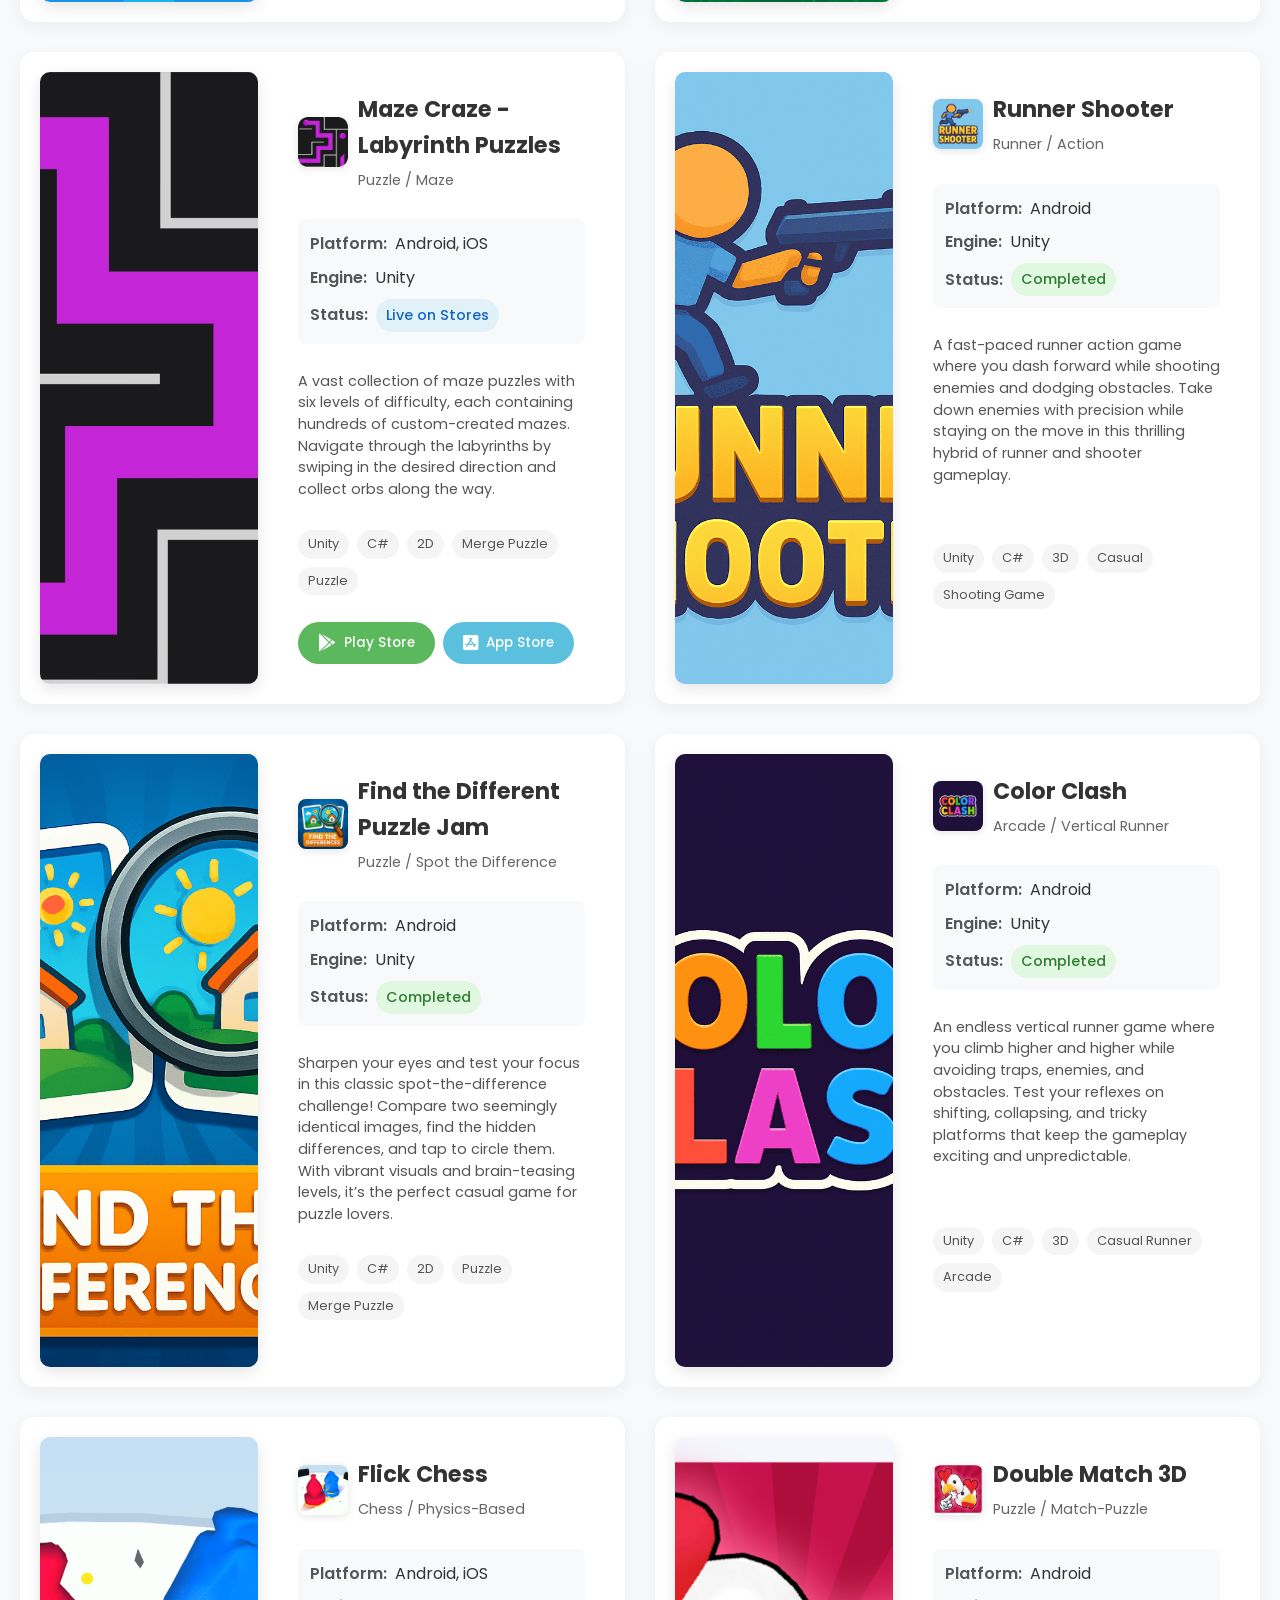
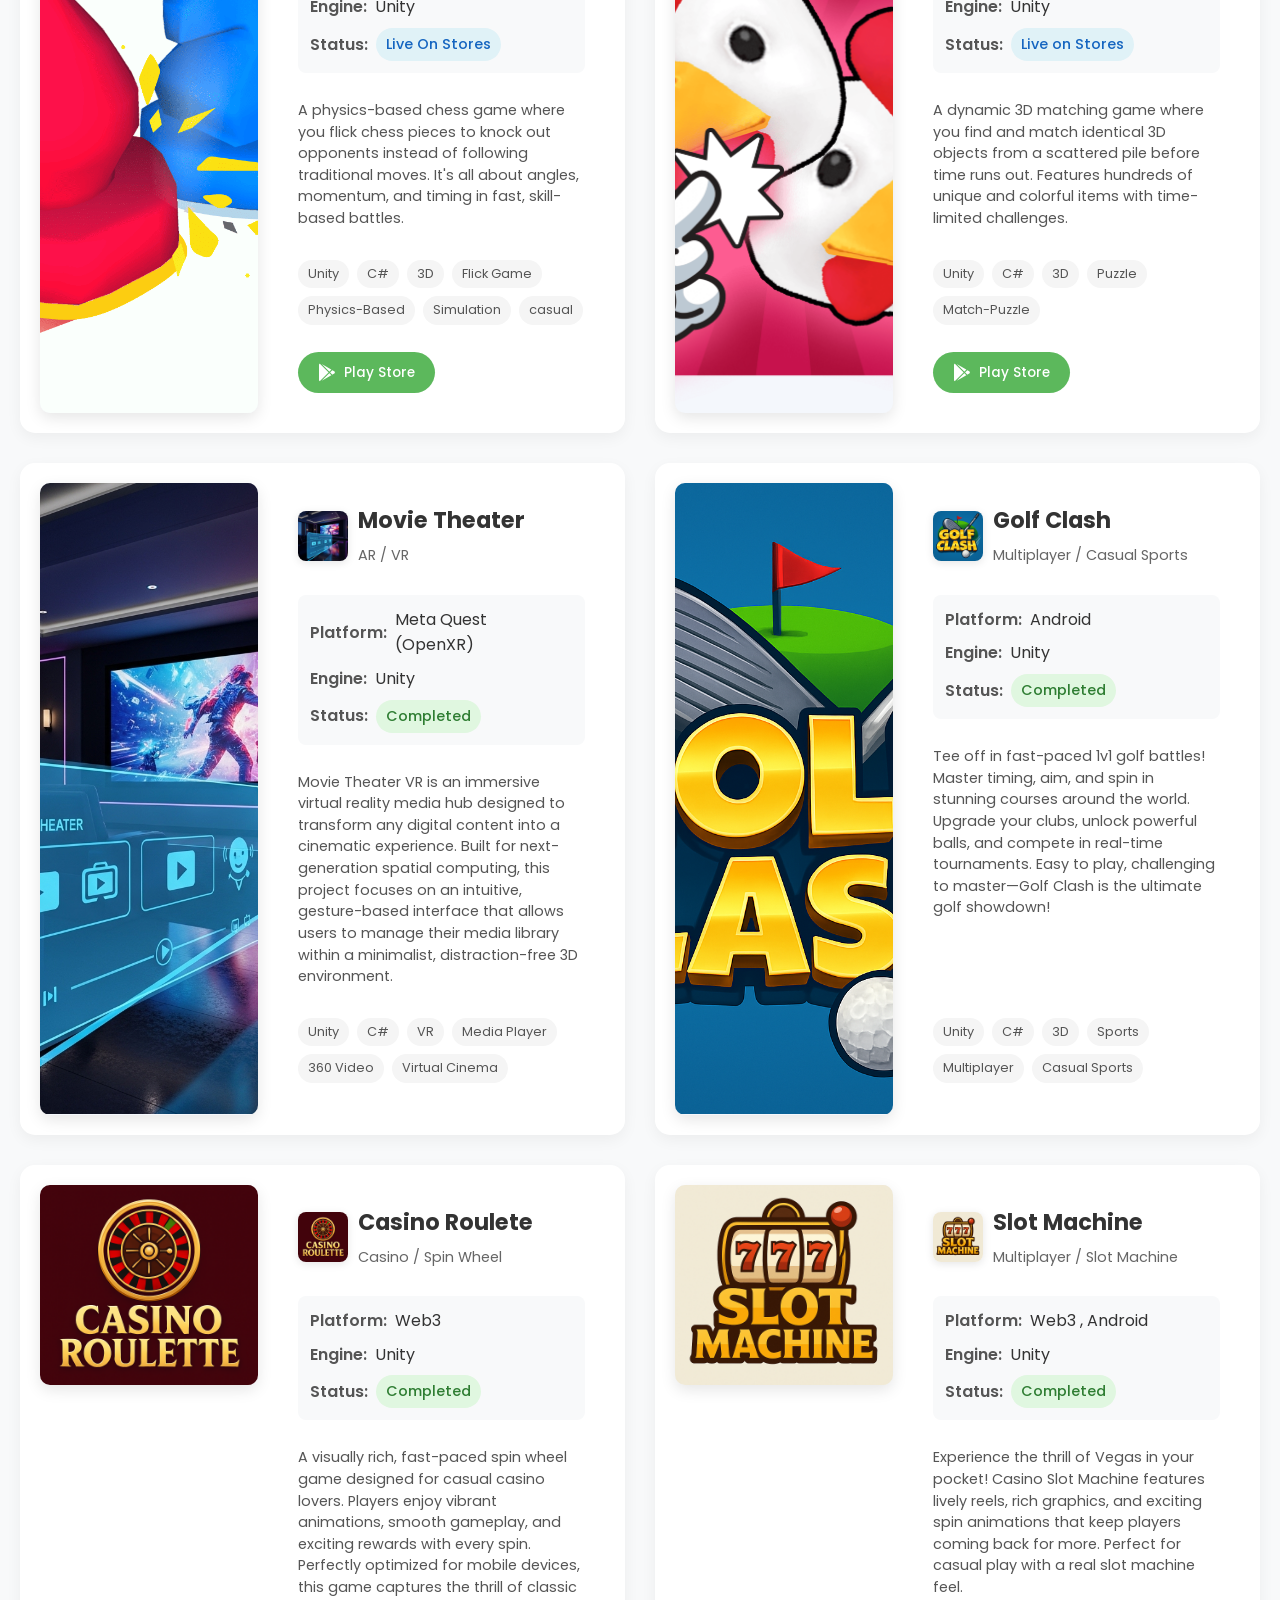
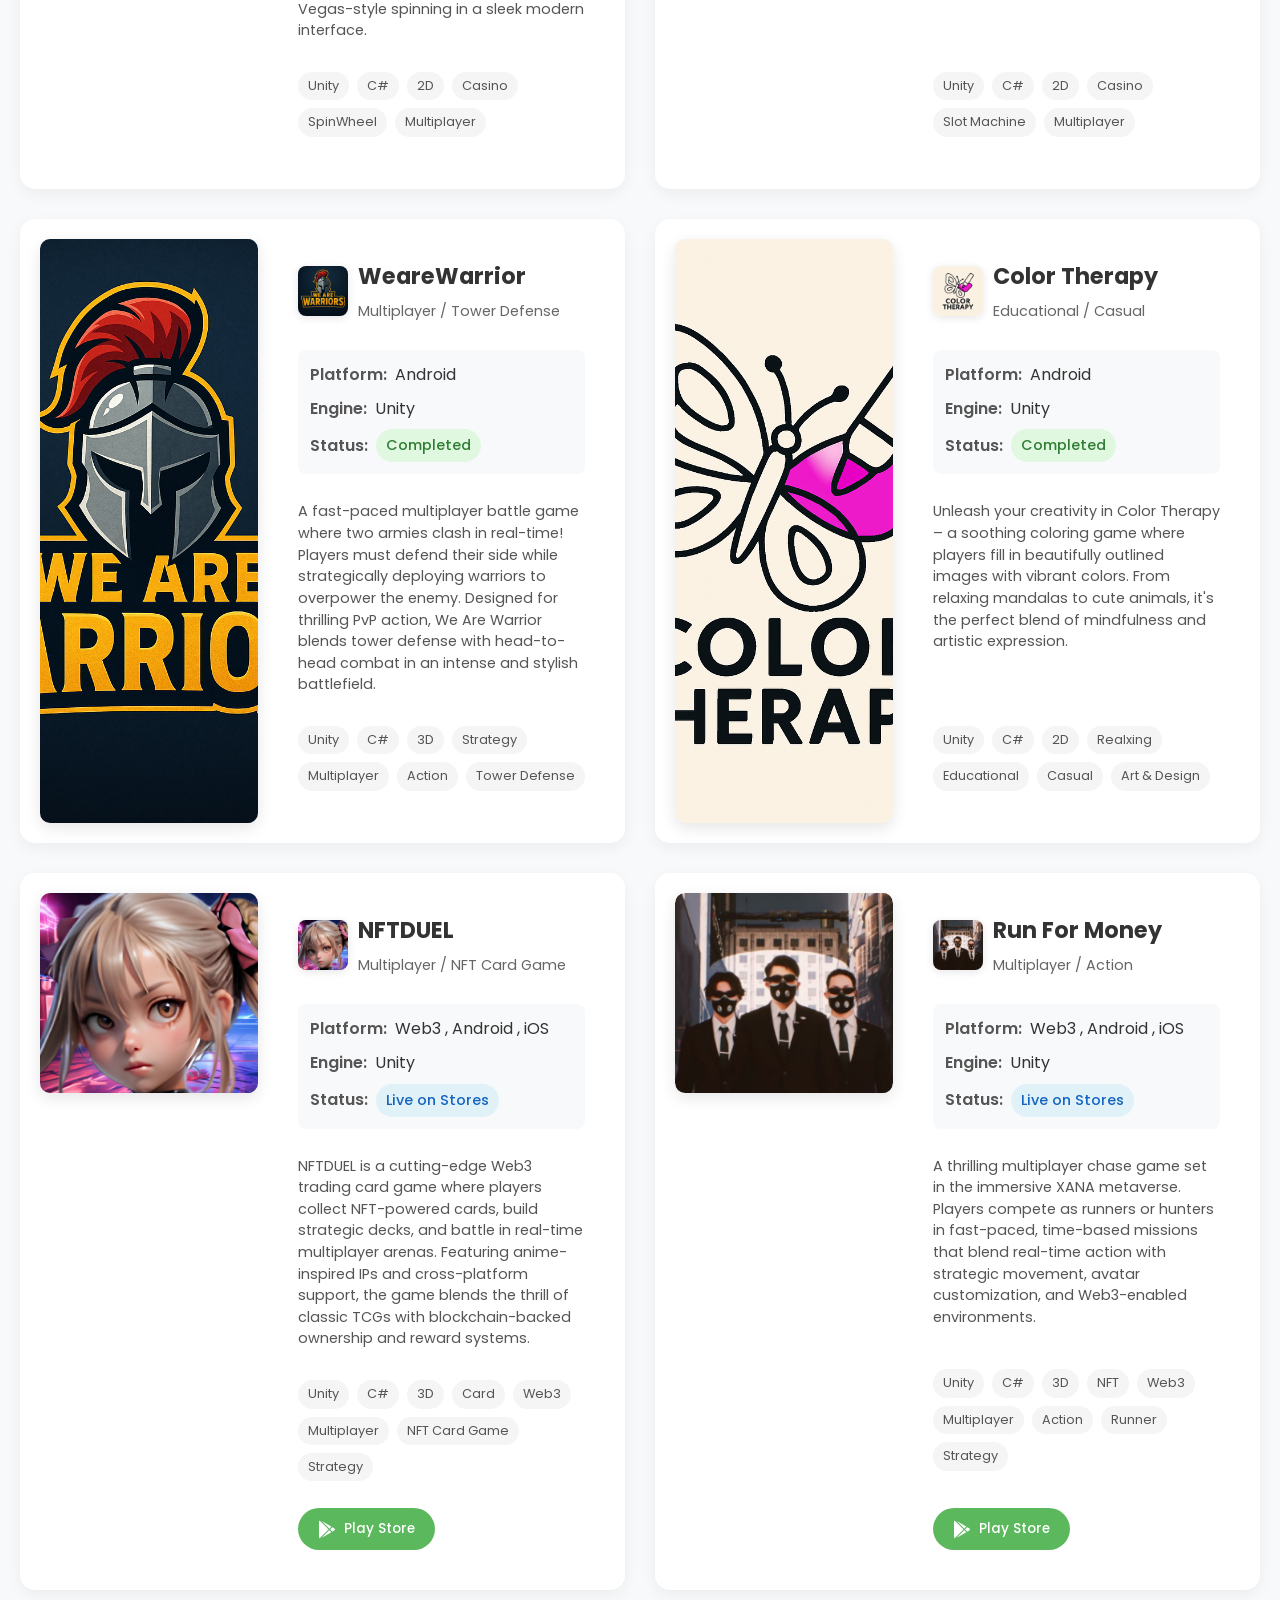
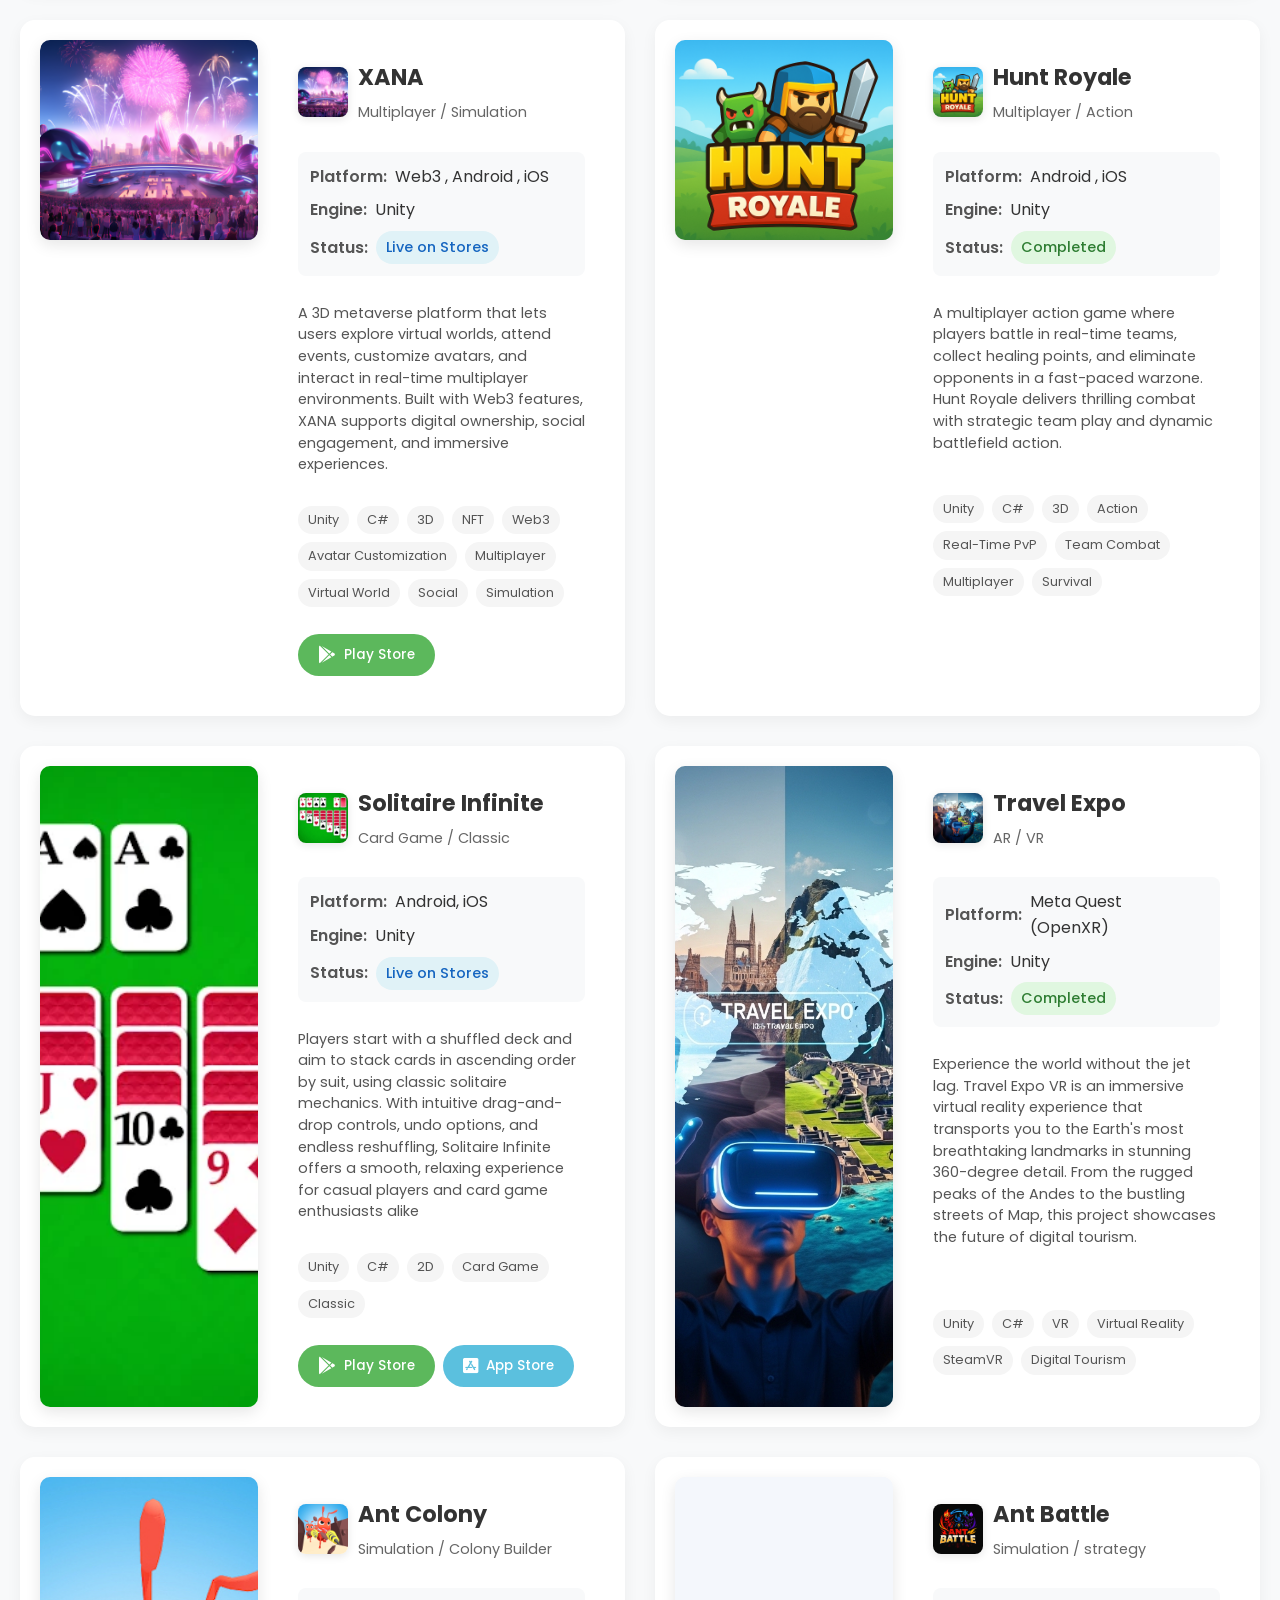
==== commit 204858e4: "VR Project Add" ====
--- a/projects.html
+++ b/projects.html
@@ -264,7 +264,54 @@
                         </div>
                     </div>
                 </div>
-
+                <!-- Project: Tennis Simulation -->
+                <div class="project-item game arvr">
+                    <div class="project-media">
+                        <div class="project-video">
+                            <video autoplay loop muted playsinline preload="auto" poster="images/VRProject3.png">
+                                <source src="videos/VRProject3.mp4" type="video/mp4">
+                                Your browser does not support the video tag.
+                            </video>
+                        </div>
+                    </div>
+                    <div class="project-info">
+                        <div class="project-header">
+                            <div class="project-icon">
+                                <img src="images/VRProject3.png" alt="Tennis Simulation Icon">
+                            </div>
+                            <div class="title-category">
+                                <h3 class="project-title">Tennis Simulation</h3>
+                                <span class="project-category">AR / VR</span>
+                            </div>
+                        </div>
+                        <div class="project-details">
+                            <div class="detail-row">
+                                <span class="detail-label">Platform:</span>
+                                <span class="detail-value">Meta Quest (OpenXR)</span>
+                            </div>
+                            <div class="detail-row">
+                                <span class="detail-label">Engine:</span>
+                                <span class="detail-value">Unity</span>
+                            </div>
+                            <div class="detail-row">
+                                <span class="detail-label">Status:</span>
+                                <span class="status-completed">Completed</span>
+                            </div>
+                        </div>
+                        <p class="project-description">A professional-grade VR tennis simulator built for authentic
+                            athletic training. The project features a physics-based engine that replicates real-world
+                            ball-racket interactions, allowing players to refine swings and footwork in an immersive
+                            stadium. It includes a customizable ball machine with a "Spatial Panel" to precisely adjust
+                            speed, spin, and frequency for targeted practice drills..</p>
+                        <div class="project-technologies">
+                            <span class="tech-tag">Unity</span>
+                            <span class="tech-tag">C#</span>
+                            <span class="tech-tag">VR</span>
+                            <span class="tech-tag">MetaQuest</span>
+                            <span class="tech-tag">Physics Engine</span>
+                        </div>
+                    </div>
+                </div>
                 <!-- Project 4: Pool Pay Day -->
                 <div class="project-item game casino simulation">
                     <div class="project-media">
@@ -854,7 +901,60 @@
                         </div>
                     </div>
                 </div>
-
+                <!-- Project: VRTraningRoom -->
+                <div class="project-item game arvr">
+                    <div class="project-media">
+                        <div class="project-video">
+                            <video autoplay loop muted playsinline preload="auto" poster="images/VRProject1.png">
+                                <source src="videos/VRProject1.mp4" type="video/mp4">
+                                Your browser does not support the video tag.
+                            </video>
+                        </div>
+                    </div>
+                    <div class="project-info">
+                        <div class="project-header">
+                            <div class="project-icon">
+                                <img src="images/VRProject1.png" alt="VRTraning Room Icon">
+                            </div>
+                            <div class="title-category">
+                                <h3 class="project-title">VR Traning Room</h3>
+                                <span class="project-category">AR / VR</span>
+                            </div>
+                        </div>
+                        <div class="project-details">
+                            <div class="detail-row">
+                                <span class="detail-label">Platform:</span>
+                                <span class="detail-value">OpenXR</span>
+                            </div>
+                            <div class="detail-row">
+                                <span class="detail-label">Engine:</span>
+                                <span class="detail-value">Unity</span>
+                            </div>
+                            <div class="detail-row">
+                                <span class="detail-label">Status:</span>
+                                <span class="status-completed">Completed</span>
+                            </div>
+                        </div>
+                        <p class="project-description">A hands-on VR training experience designed to teach users how to
+                            interact with various objects and user interface elements in a virtual environment. Learn
+                            core VR interactions such as grabbing, pressing, dragging, rotating, and navigating menus,
+                            while practicing real-world scenarios in an immersive and intuitive way.</p>
+                        <div class="project-technologies">
+                            <span class="tech-tag">Unity</span>
+                            <span class="tech-tag">C#</span>
+                            <span class="tech-tag">VR</span>
+                            <span class="tech-tag">MetaQuest</span>
+                        </div>
+                        <!-- <div class="project-actions">
+                            <a href="#" class="store-btn playstore-btn disabled">
+                                <i class="fab fa-google-play"></i> Play Store
+                            </a>
+                            <a href="#" class="store-btn appstore-btn disabled">
+                                <i class="fab fa-app-store-ios"></i> App Store
+                            </a>
+                        </div> -->
+                    </div>
+                </div>
                 <!-- Project 14: Ship Fall -->
                 <div class="project-item game hypercasual simulation">
                     <div class="project-media">
@@ -1069,7 +1169,55 @@
                         </div>
                     </div>
                 </div>
-
+                <!-- Project: Opration Theater -->
+                <div class="project-item game arvr">
+                    <div class="project-media">
+                        <div class="project-video">
+                            <video autoplay loop muted playsinline preload="auto" poster="images/VRProject2.png">
+                                <source src="videos/VRProject2.mp4" type="video/mp4">
+                                Your browser does not support the video tag.
+                            </video>
+                        </div>
+                    </div>
+                    <div class="project-info">
+                        <div class="project-header">
+                            <div class="project-icon">
+                                <img src="images/VRProject2.png" alt="Operation Theater Icon">
+                            </div>
+                            <div class="title-category">
+                                <h3 class="project-title">Operation Theater</h3>
+                                <span class="project-category">AR / VR</span>
+                            </div>
+                        </div>
+                        <div class="project-details">
+                            <div class="detail-row">
+                                <span class="detail-label">Platform:</span>
+                                <span class="detail-value">OpenXR</span>
+                            </div>
+                            <div class="detail-row">
+                                <span class="detail-label">Engine:</span>
+                                <span class="detail-value">Unity</span>
+                            </div>
+                            <div class="detail-row">
+                                <span class="detail-label">Status:</span>
+                                <span class="status-completed">Completed</span>
+                            </div>
+                        </div>
+                        <p class="project-description">"Operation Theater VR" is an immersive training experience
+                            designed to teach users how to navigate a clinical surgical setting. Users learn core
+                            medical interactions—such as positioning, tool selection, and following procedural
+                            prompts—while practicing real-world scenarios in an intuitive way. By utilizing Unity and
+                            OpenXR, the project delivers a professional-grade simulation that focuses on accuracy,
+                            safety, and repeatable learning.</p>
+                        <div class="project-technologies">
+                            <span class="tech-tag">Unity</span>
+                            <span class="tech-tag">C#</span>
+                            <span class="tech-tag">VR</span>
+                            <span class="tech-tag">MetaQuest</span>
+                            <span class="tech-tag">Medical Simulation</span>
+                        </div>
+                    </div>
+                </div>
                 <!-- Project 18: 1000 Soldiers -->
                 <div class="project-item game simulation shooter">
                     <div class="project-media">
@@ -1271,6 +1419,56 @@
                     </div>
                 </div>
 
+                <!-- Project: SubMarine Simulation -->
+                <div class="project-item game arvr">
+                    <div class="project-media">
+                        <div class="project-video">
+                            <video autoplay loop muted playsinline preload="auto" poster="images/VRProject4.png">
+                                <source src="videos/VRProject4.mp4" type="video/mp4">
+                                Your browser does not support the video tag.
+                            </video>
+                        </div>
+                    </div>
+                    <div class="project-info">
+                        <div class="project-header">
+                            <div class="project-icon">
+                                <img src="images/VRProject4.png" alt="SubMarine Simulation Icon">
+                            </div>
+                            <div class="title-category">
+                                <h3 class="project-title">SubMarine Simulation</h3>
+                                <span class="project-category">AR / VR</span>
+                            </div>
+                        </div>
+                        <div class="project-details">
+                            <div class="detail-row">
+                                <span class="detail-label">Platform:</span>
+                                <span class="detail-value">Meta Quest (OpenXR)</span>
+                            </div>
+                            <div class="detail-row">
+                                <span class="detail-label">Engine:</span>
+                                <span class="detail-value">Unity</span>
+                            </div>
+                            <div class="detail-row">
+                                <span class="detail-label">Status:</span>
+                                <span class="status-completed">Completed</span>
+                            </div>
+                        </div>
+                        <p class="project-description">This project is a hands-on VR training and simulation experience.
+                            It is designed to teach users how to interact with complex machinery and user interface
+                            elements in a virtual environment. Players practice core VR interactions—including grabbing,
+                            pressing, dragging, and rotating—while navigating through a multi-room submarine layout to
+                            complete specific maintenance and operational scenarios.</p>
+                        <div class="project-technologies">
+                            <span class="tech-tag">Unity</span>
+                            <span class="tech-tag">C#</span>
+                            <span class="tech-tag">VR</span>
+                            <span class="tech-tag">MetaQuest</span>
+                            <span class="tech-tag">Hands-on Training</span>
+                            <span class="tech-tag">VR Simulation</span>
+                        </div>
+                    </div>
+                </div>
+
                 <!-- Project 21: Snake Master -->
                 <div class="project-item game hypercasual simulation">
                     <div class="project-media">
@@ -1495,6 +1693,55 @@
                     </div>
                 </div>
 
+
+                <!-- Project: Quilombo  -->
+                <div class="project-item game arvr">
+                    <div class="project-media">
+                        <div class="project-video">
+                            <video autoplay loop muted playsinline preload="auto" poster="images/VRProject5.png">
+                                <source src="videos/VRProject5.mp4" type="video/mp4">
+                                Your browser does not support the video tag.
+                            </video>
+                        </div>
+                    </div>
+                    <div class="project-info">
+                        <div class="project-header">
+                            <div class="project-icon">
+                                <img src="images/VRProject5.png" alt="Quilombo  Icon">
+                            </div>
+                            <div class="title-category">
+                                <h3 class="project-title">Quilombo</h3>
+                                <span class="project-category">AR / VR</span>
+                            </div>
+                        </div>
+                        <div class="project-details">
+                            <div class="detail-row">
+                                <span class="detail-label">Platform:</span>
+                                <span class="detail-value">Meta Quest (OpenXR)</span>
+                            </div>
+                            <div class="detail-row">
+                                <span class="detail-label">Engine:</span>
+                                <span class="detail-value">Unity</span>
+                            </div>
+                            <div class="detail-row">
+                                <span class="detail-label">Status:</span>
+                                <span class="status-completed">Completed</span>
+                            </div>
+                        </div>
+                        <p class="project-description">This is a technical demonstration of a VR project focused on
+                            traversal and environmental interaction. Set in a low-poly stylized outdoor environment with
+                            floating islands, a large mountain, and a sea, the demo serves as a sandbox to test core
+                            gameplay mechanics.</p>
+                        <div class="project-technologies">
+                            <span class="tech-tag">Unity</span>
+                            <span class="tech-tag">C#</span>
+                            <span class="tech-tag">VR</span>
+                            <span class="tech-tag">MetaQuest</span>
+                        </div>
+                    </div>
+                </div>
+
+
                 <!-- Project 25: Maze Craze - Labyrinth Puzzles -->
                 <div class="project-item puzzle casual puzzle">
                     <div class="project-media">
@@ -1820,6 +2067,57 @@
                         </div>
                     </div>
                 </div>
+
+                <!-- Project: Movie Theater  -->
+                <div class="project-item game arvr">
+                    <div class="project-media">
+                        <div class="project-video">
+                            <video autoplay loop muted playsinline preload="auto" poster="images/VRProject6.png">
+                                <source src="videos/VRProject6.mp4" type="video/mp4">
+                                Your browser does not support the video tag.
+                            </video>
+                        </div>
+                    </div>
+                    <div class="project-info">
+                        <div class="project-header">
+                            <div class="project-icon">
+                                <img src="images/VRProject6.png" alt="Movie Theater  Icon">
+                            </div>
+                            <div class="title-category">
+                                <h3 class="project-title">Movie Theater</h3>
+                                <span class="project-category">AR / VR</span>
+                            </div>
+                        </div>
+                        <div class="project-details">
+                            <div class="detail-row">
+                                <span class="detail-label">Platform:</span>
+                                <span class="detail-value">Meta Quest (OpenXR)</span>
+                            </div>
+                            <div class="detail-row">
+                                <span class="detail-label">Engine:</span>
+                                <span class="detail-value">Unity</span>
+                            </div>
+                            <div class="detail-row">
+                                <span class="detail-label">Status:</span>
+                                <span class="status-completed">Completed</span>
+                            </div>
+                        </div>
+                        <p class="project-description">Movie Theater VR is an immersive virtual reality media hub
+                            designed to transform any digital content into a cinematic experience. Built for
+                            next-generation spatial computing, this project focuses on an intuitive, gesture-based
+                            interface that allows users to manage their media library within a minimalist,
+                            distraction-free 3D environment.</p>
+                        <div class="project-technologies">
+                            <span class="tech-tag">Unity</span>
+                            <span class="tech-tag">C#</span>
+                            <span class="tech-tag">VR</span>
+                            <span class="tech-tag">Media Player</span>
+                            <span class="tech-tag">360 Video</span>
+                            <span class="tech-tag">Virtual Cinema</span>
+                        </div>
+                    </div>
+                </div>
+
                 <!-- Project 31: Golf Clash -->
                 <div class="project-item puzzle hypercasual multiplayer sports ">
                     <div class="project-media">
@@ -2340,8 +2638,10 @@
                                 <span class="status-live">Live on Stores</span>
                             </div>
                         </div>
-                        <p class="project-description">Players start with a shuffled deck and aim to stack cards in ascending order by suit, using classic solitaire mechanics. With intuitive drag-and-drop controls, undo options, and endless reshuffling, Solitaire Infinite offers a smooth,
-                        relaxing experience for casual players and card game enthusiasts alike</p>
+                        <p class="project-description">Players start with a shuffled deck and aim to stack cards in
+                            ascending order by suit, using classic solitaire mechanics. With intuitive drag-and-drop
+                            controls, undo options, and endless reshuffling, Solitaire Infinite offers a smooth,
+                            relaxing experience for casual players and card game enthusiasts alike</p>
                         <div class="project-technologies">
                             <span class="tech-tag">Unity</span>
                             <span class="tech-tag">C#</span>
@@ -2361,6 +2661,56 @@
                         </div>
                     </div>
                 </div>
+
+                <!-- Project: Travel Expo  -->
+                <div class="project-item game arvr">
+                    <div class="project-media">
+                        <div class="project-video">
+                            <video autoplay loop muted playsinline preload="auto" poster="images/VRProject7.png">
+                                <source src="videos/VRProject7.mp4" type="video/mp4">
+                                Your browser does not support the video tag.
+                            </video>
+                        </div>
+                    </div>
+                    <div class="project-info">
+                        <div class="project-header">
+                            <div class="project-icon">
+                                <img src="images/VRProject7.png" alt="Travel Expo Icon">
+                            </div>
+                            <div class="title-category">
+                                <h3 class="project-title">Travel Expo</h3>
+                                <span class="project-category">AR / VR</span>
+                            </div>
+                        </div>
+                        <div class="project-details">
+                            <div class="detail-row">
+                                <span class="detail-label">Platform:</span>
+                                <span class="detail-value">Meta Quest (OpenXR)</span>
+                            </div>
+                            <div class="detail-row">
+                                <span class="detail-label">Engine:</span>
+                                <span class="detail-value">Unity</span>
+                            </div>
+                            <div class="detail-row">
+                                <span class="detail-label">Status:</span>
+                                <span class="status-completed">Completed</span>
+                            </div>
+                        </div>
+                        <p class="project-description">Experience the world without the jet lag. Travel Expo VR is an
+                            immersive virtual reality experience that transports you to the Earth's most breathtaking
+                            landmarks in stunning 360-degree detail. From the rugged peaks of the Andes to the bustling
+                            streets of Map, this project showcases the future of digital tourism.</p>
+                        <div class="project-technologies">
+                            <span class="tech-tag">Unity</span>
+                            <span class="tech-tag">C#</span>
+                            <span class="tech-tag">VR</span>
+                            <span class="tech-tag">Virtual Reality </span>
+                            <span class="tech-tag">SteamVR </span>
+                            <span class="tech-tag">Digital Tourism</span>
+                        </div>
+                    </div>
+                </div>
+
                 <!-- Project 41:  Ant Colony -->
                 <div class="project-item game casual simulation ">
                     <div class="project-media">
@@ -2395,9 +2745,11 @@
                                 <span class="status-completed">Completed</span>
                             </div>
                         </div>
-                        <p class="project-description">Build, grow, and command your own underground empire in Ant Colony! Gather resources, expand your tunnels, and manage
-                        your swarm of workers, soldiers, and foragers. Defend your queen, outsmart predators, and rise as the most powerful
-                        colony in the wild.</p>
+                        <p class="project-description">Build, grow, and command your own underground empire in Ant
+                            Colony! Gather resources, expand your tunnels, and manage
+                            your swarm of workers, soldiers, and foragers. Defend your queen, outsmart predators, and
+                            rise as the most powerful
+                            colony in the wild.</p>
                         <div class="project-technologies">
                             <span class="tech-tag">Unity</span>
                             <span class="tech-tag">C#</span>
@@ -2441,9 +2793,11 @@
                                 <span class="status-completed">Completed</span>
                             </div>
                         </div>
-                        <p class="project-description">Ant Battle is a strategic resource-gathering and combat game where players harvest fruit, feed their queen ant, and grow
-                        their colony. As the queen lays eggs, new warrior ants are born to defend against rival colonies in real-time battles.
-                        Balance harvesting, growth, and tactical combat to dominate the battlefield.</p>
+                        <p class="project-description">Ant Battle is a strategic resource-gathering and combat game
+                            where players harvest fruit, feed their queen ant, and grow
+                            their colony. As the queen lays eggs, new warrior ants are born to defend against rival
+                            colonies in real-time battles.
+                            Balance harvesting, growth, and tactical combat to dominate the battlefield.</p>
                         <div class="project-technologies">
                             <span class="tech-tag">Unity</span>
                             <span class="tech-tag">C#</span>
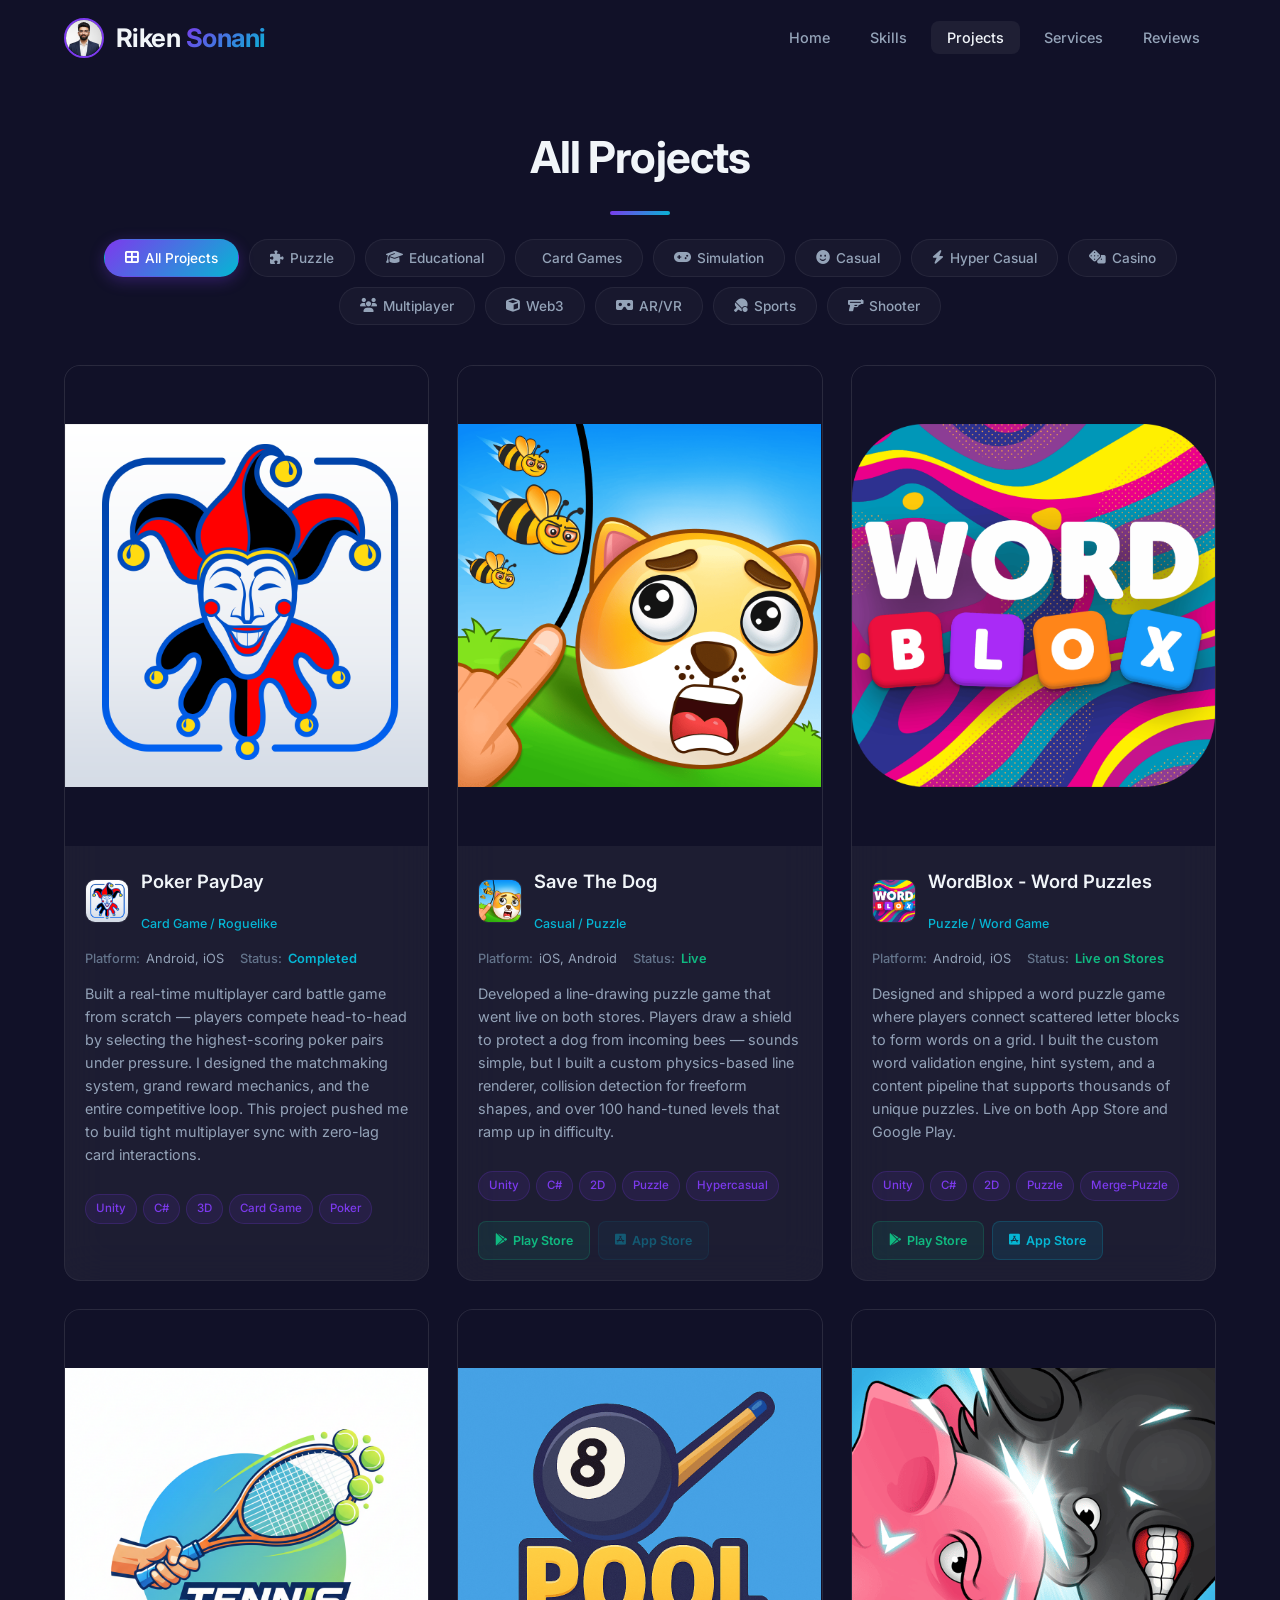
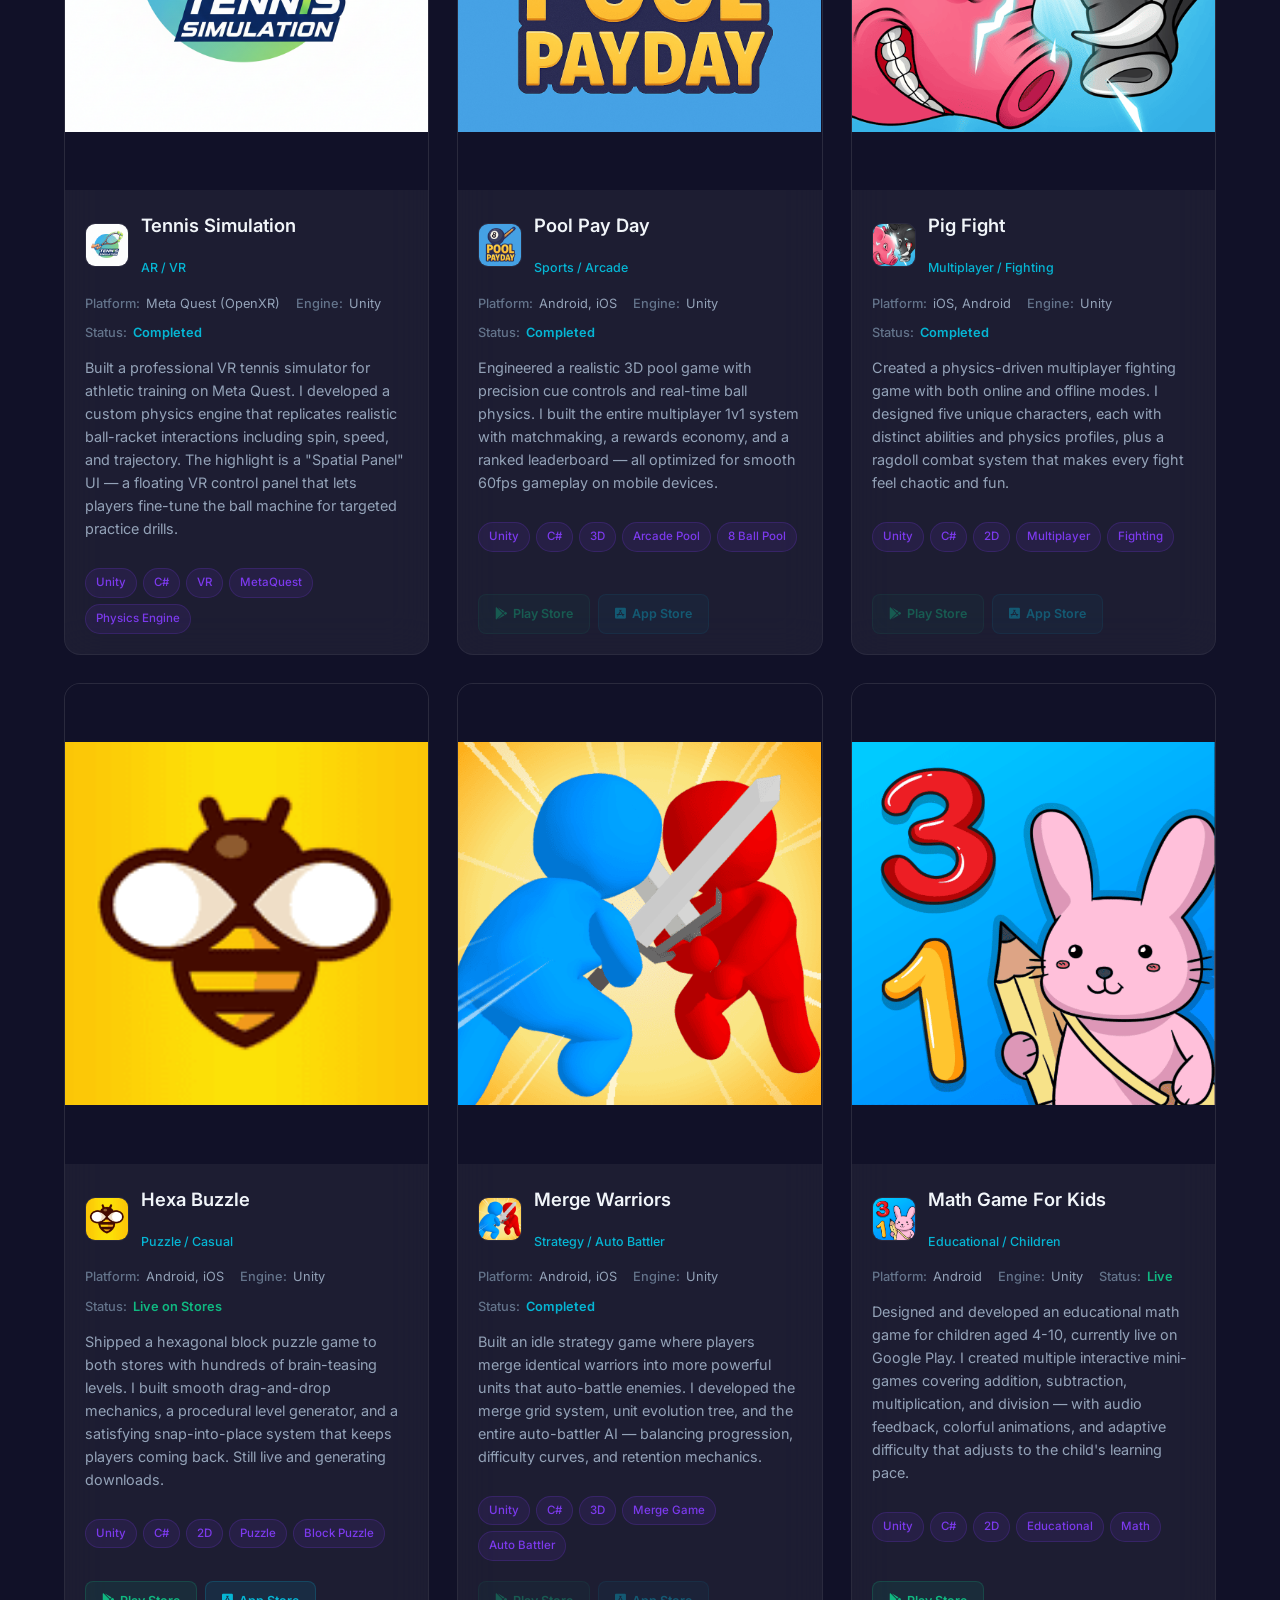
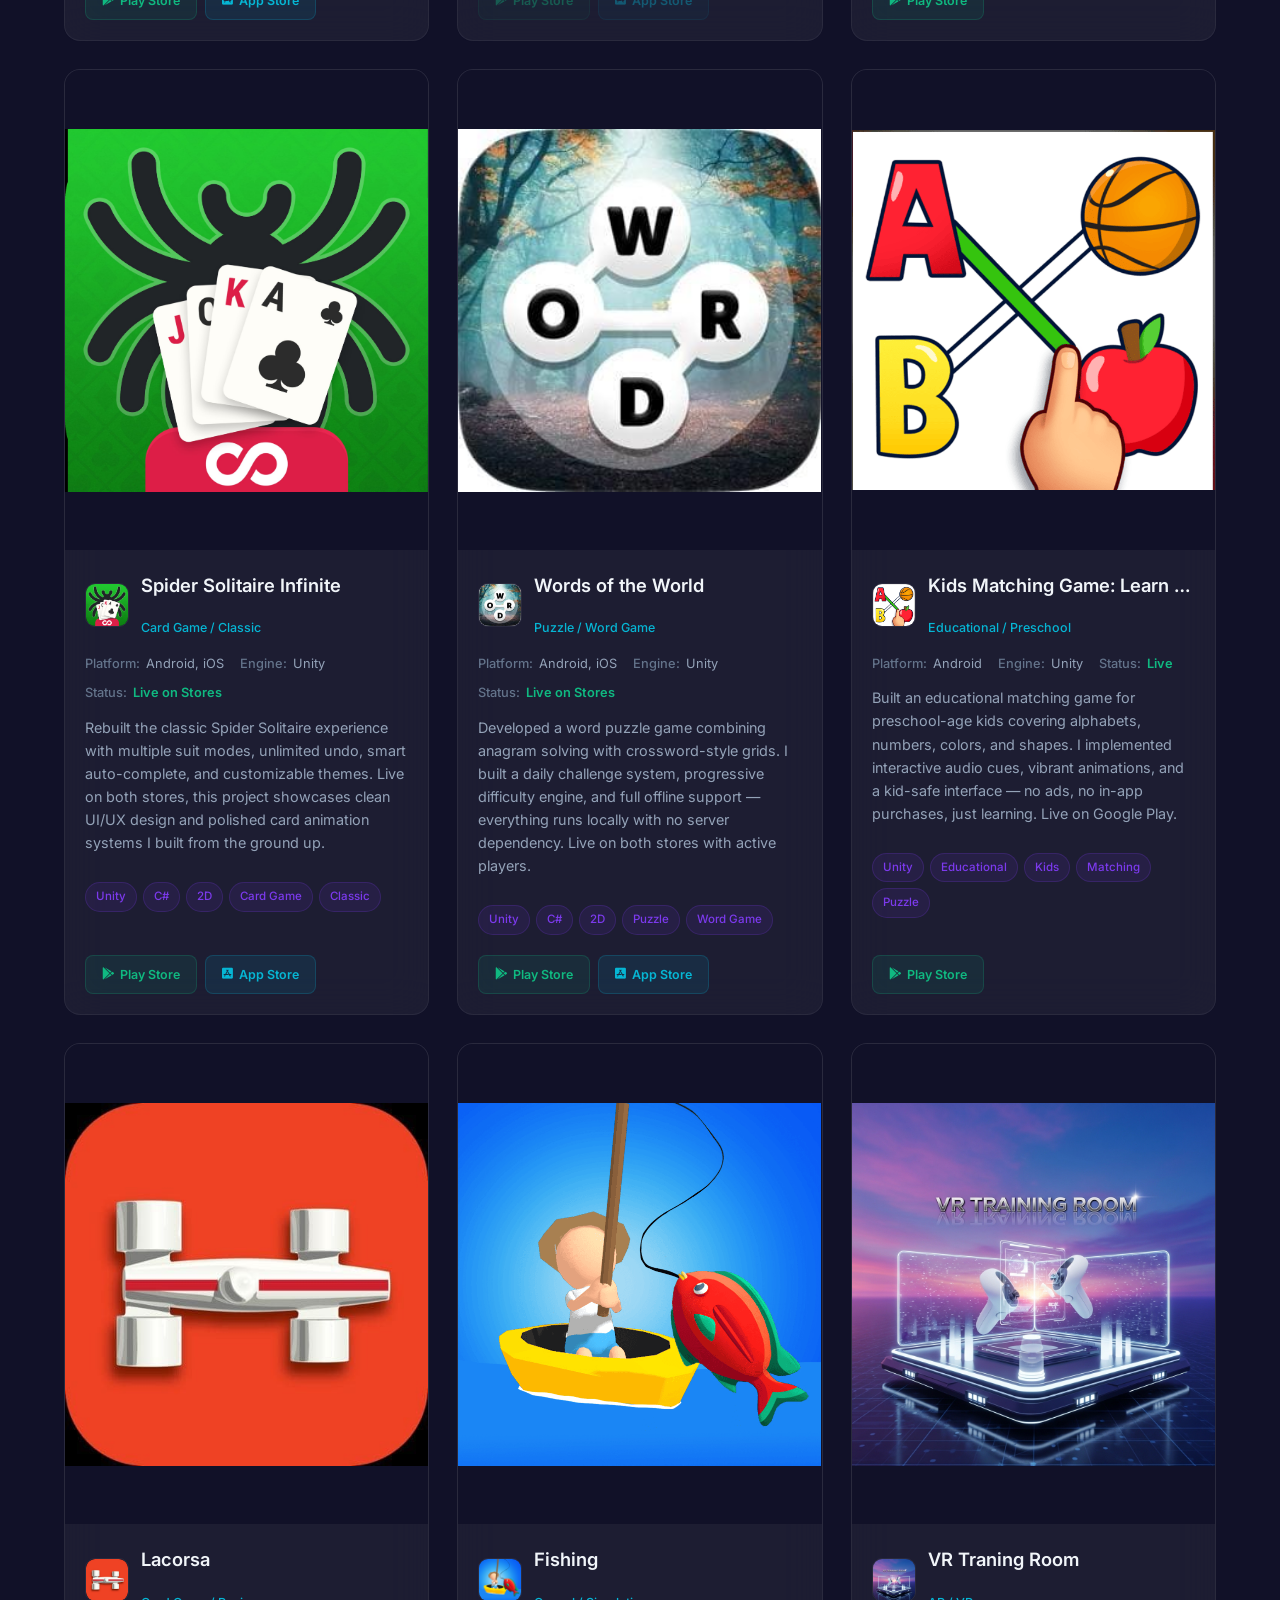
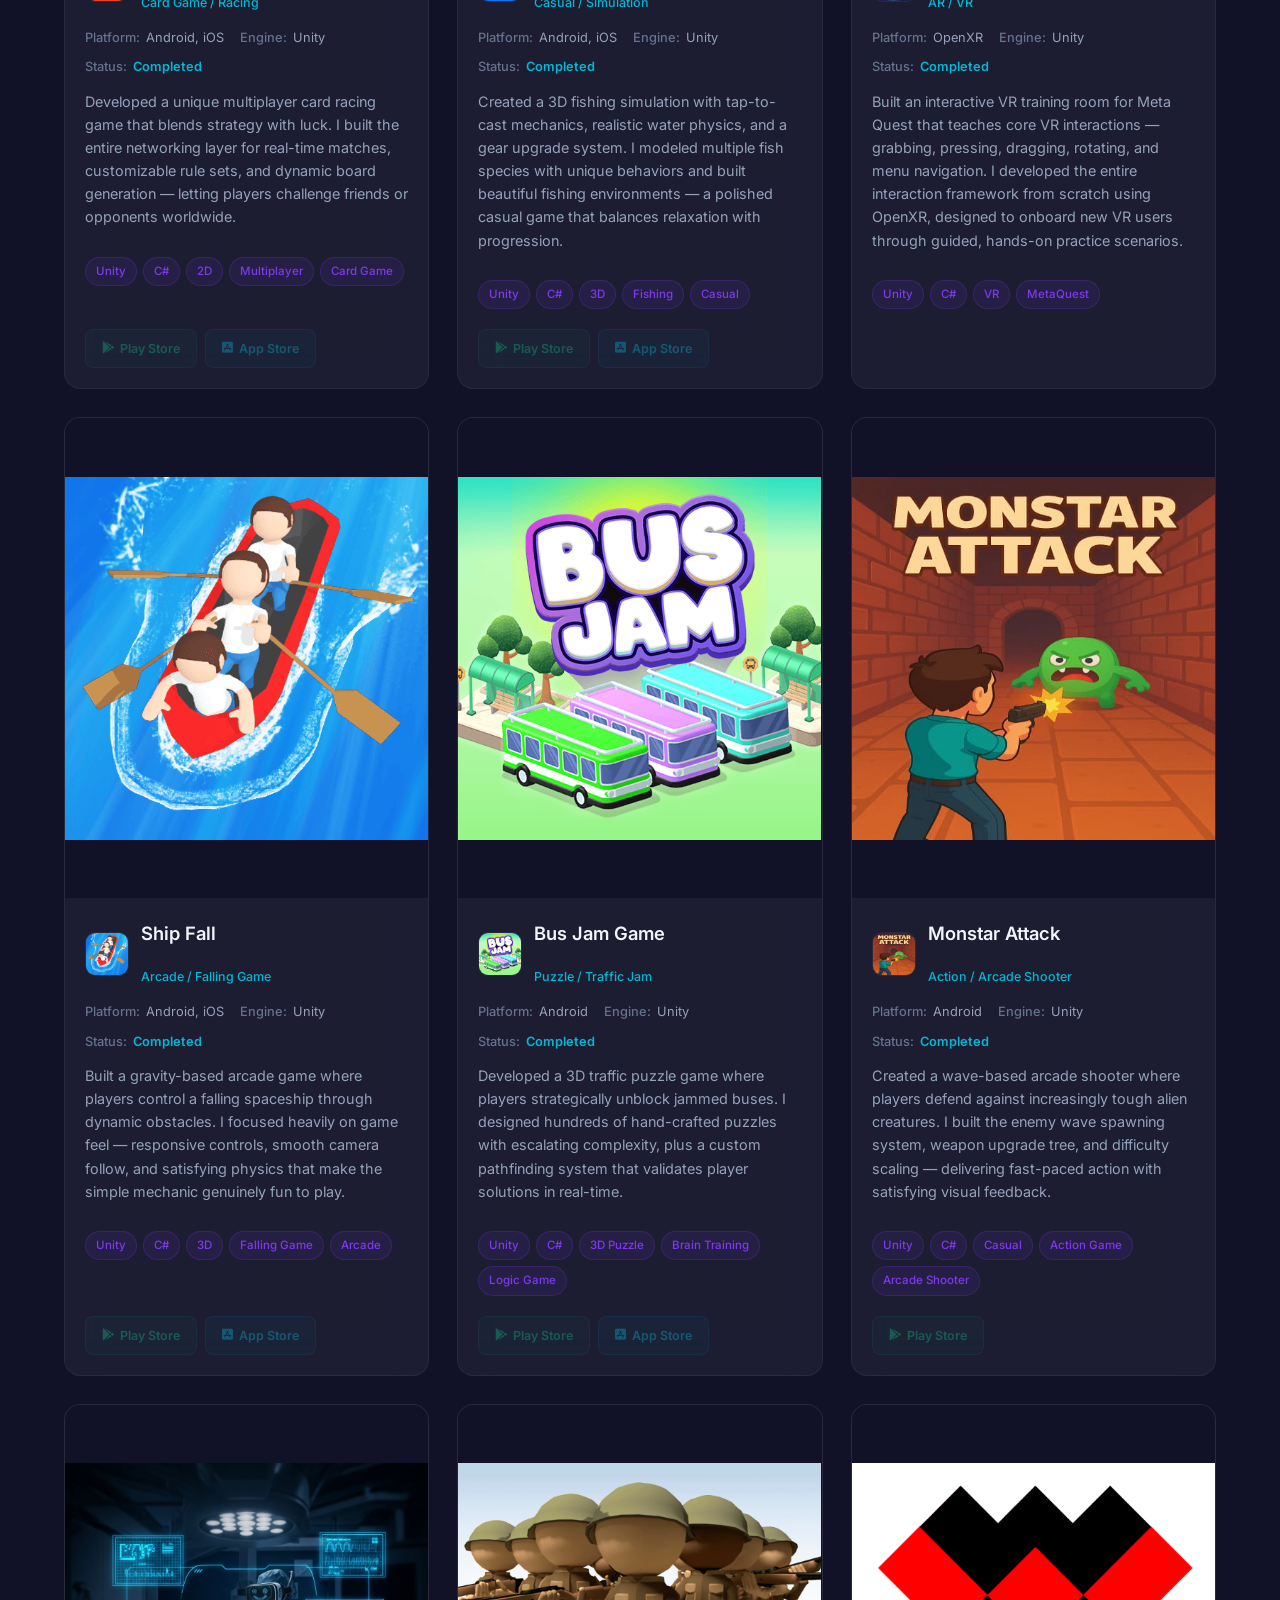
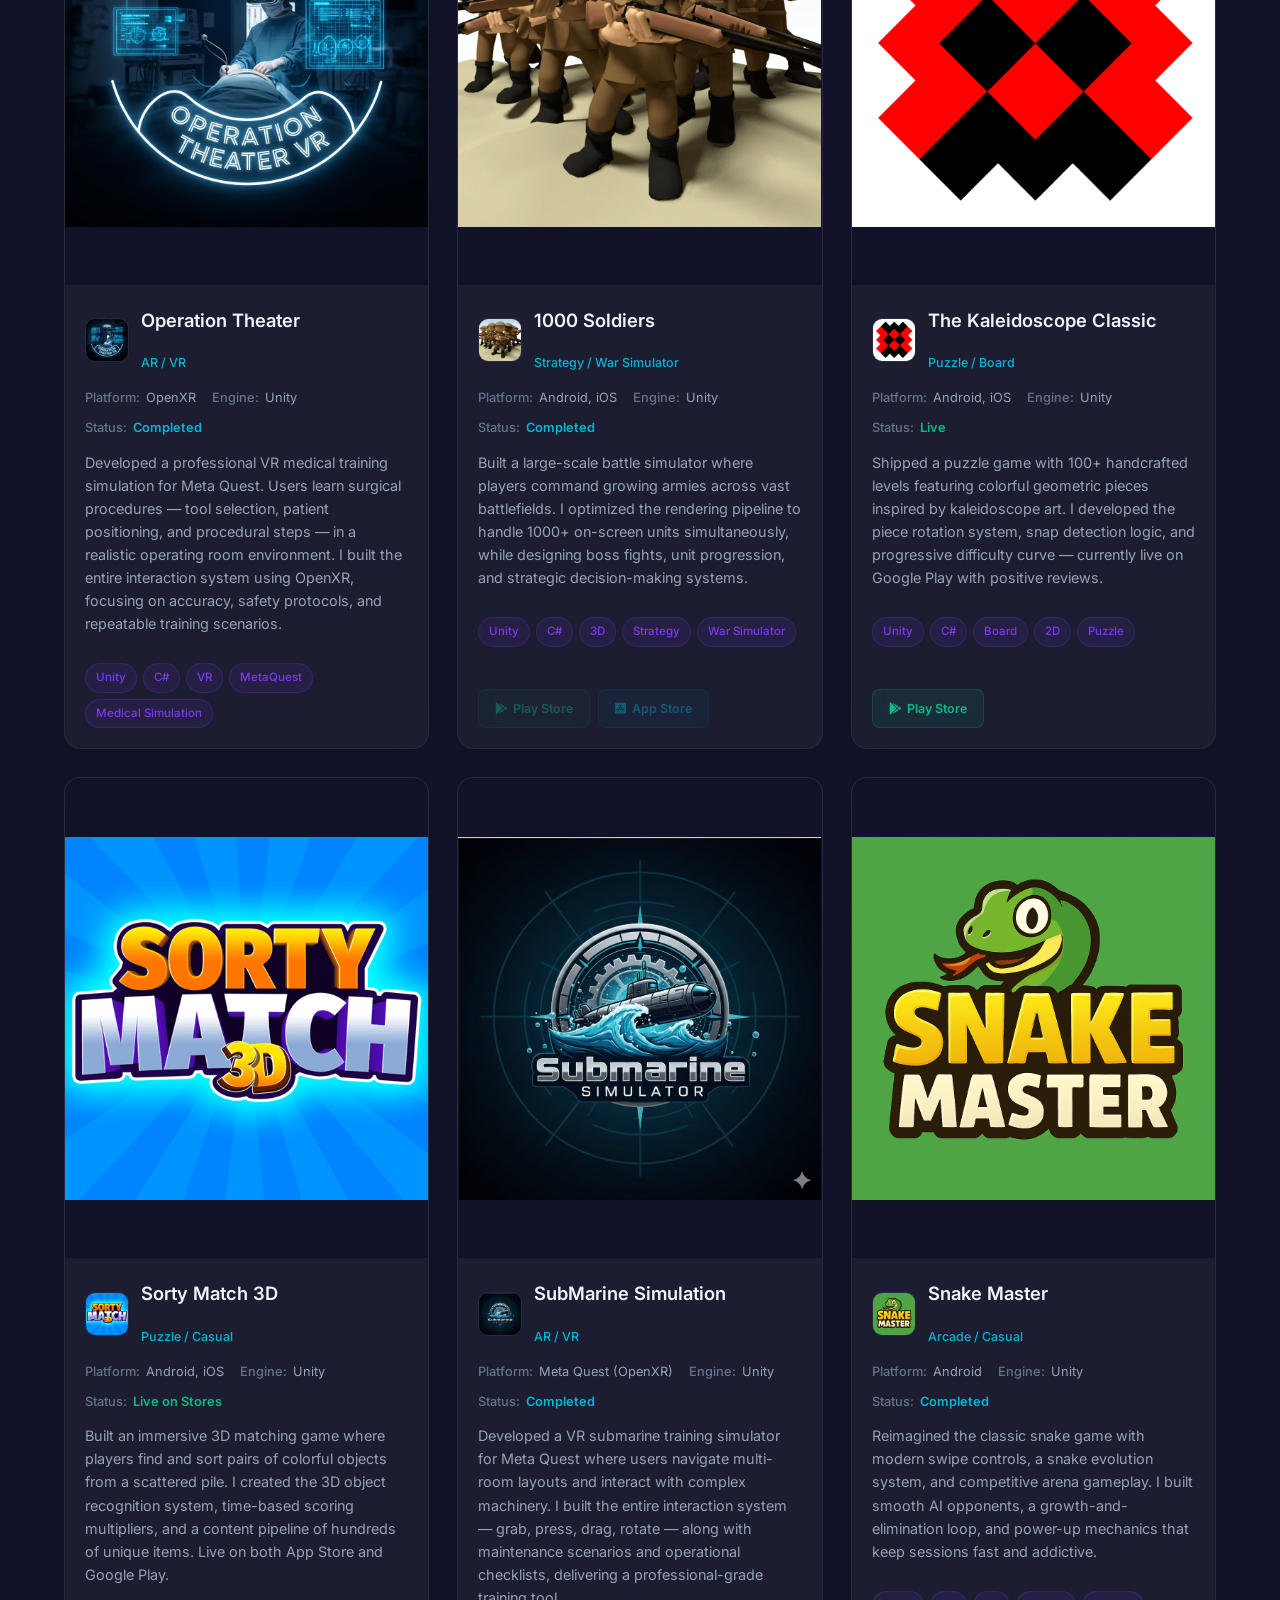
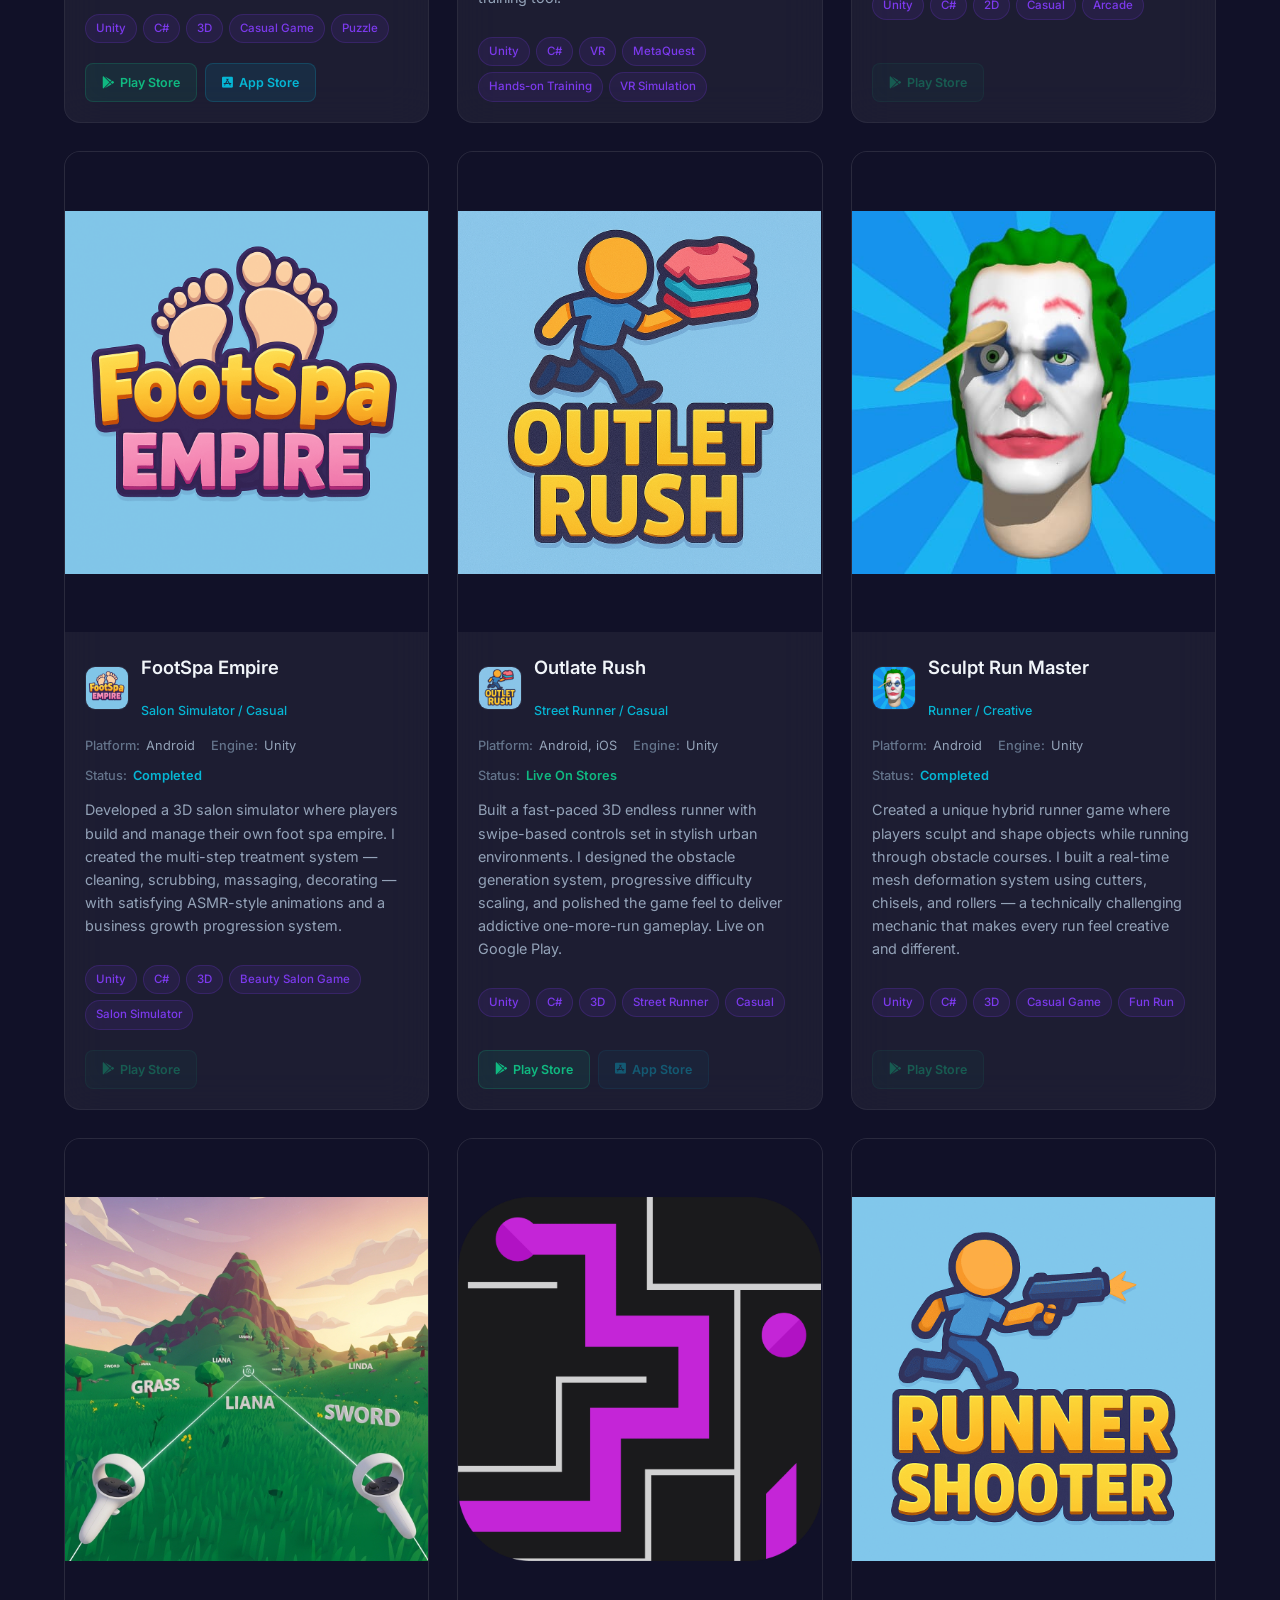
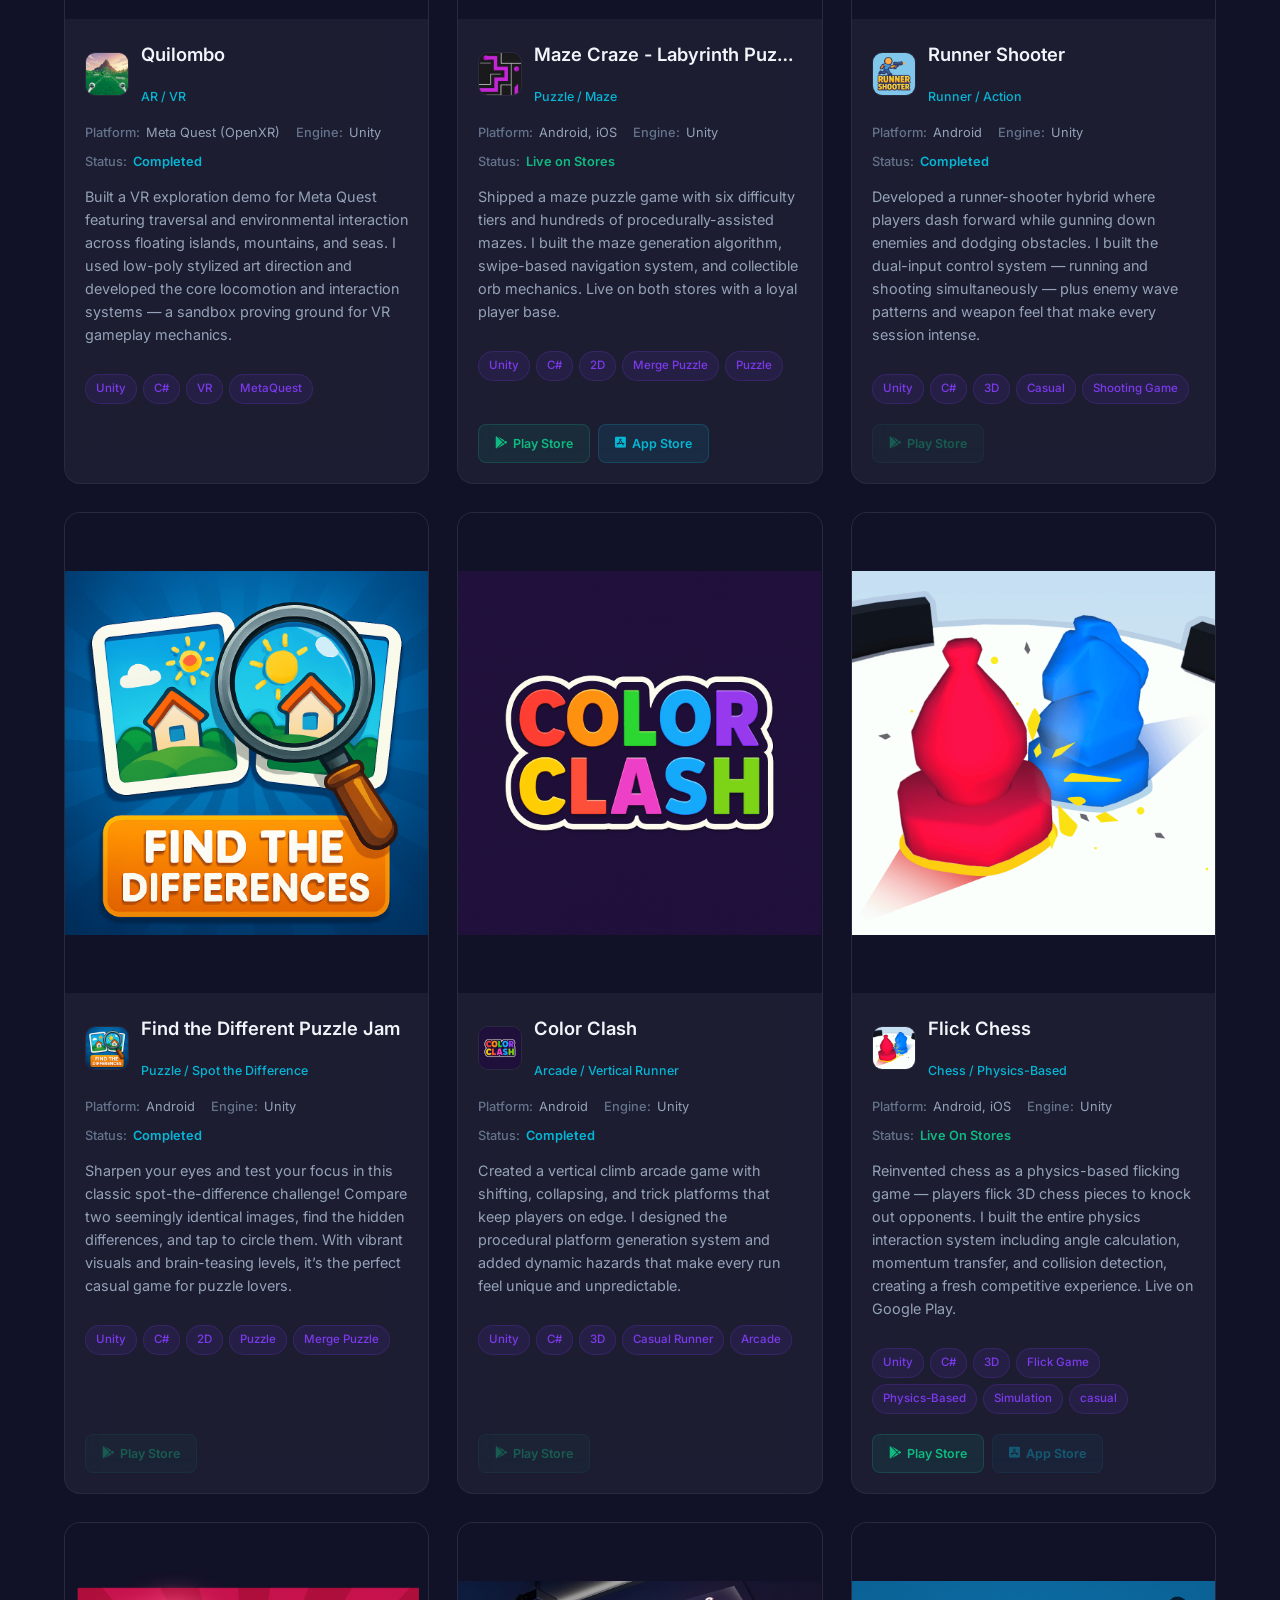
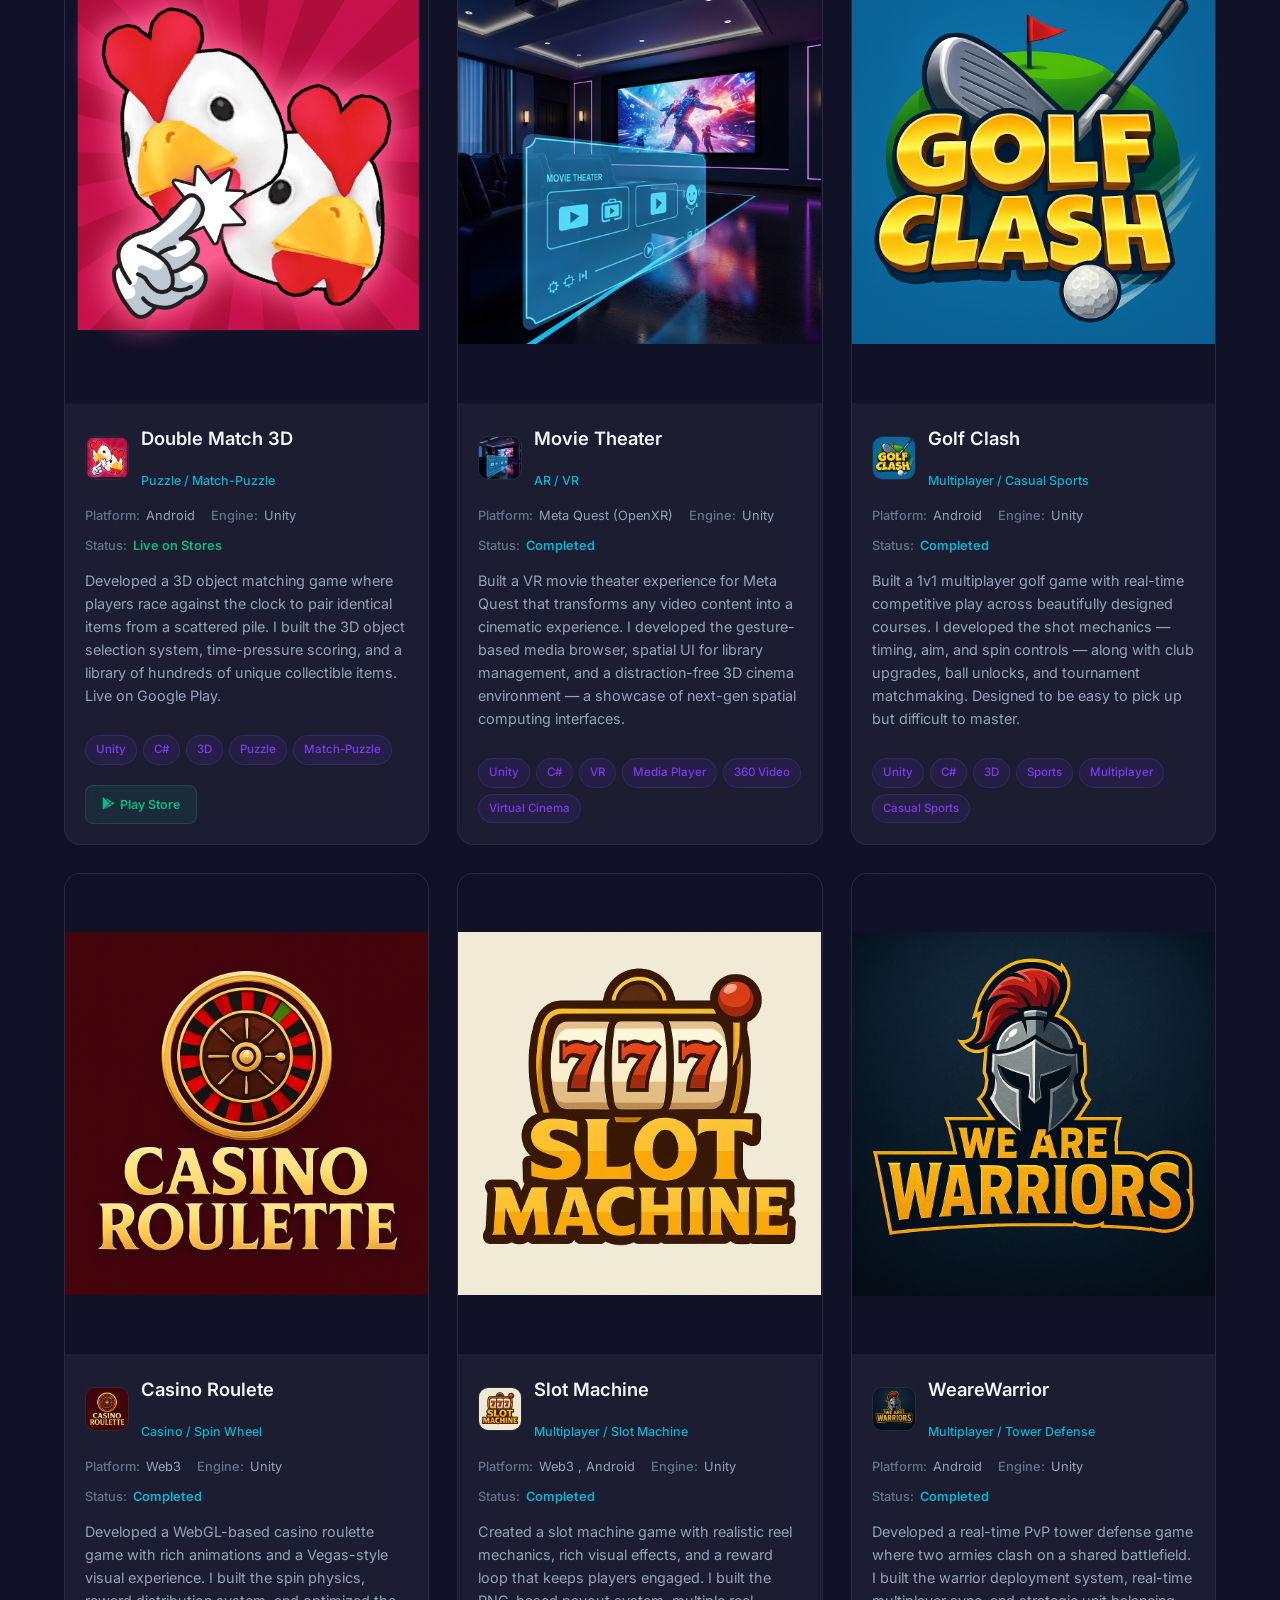
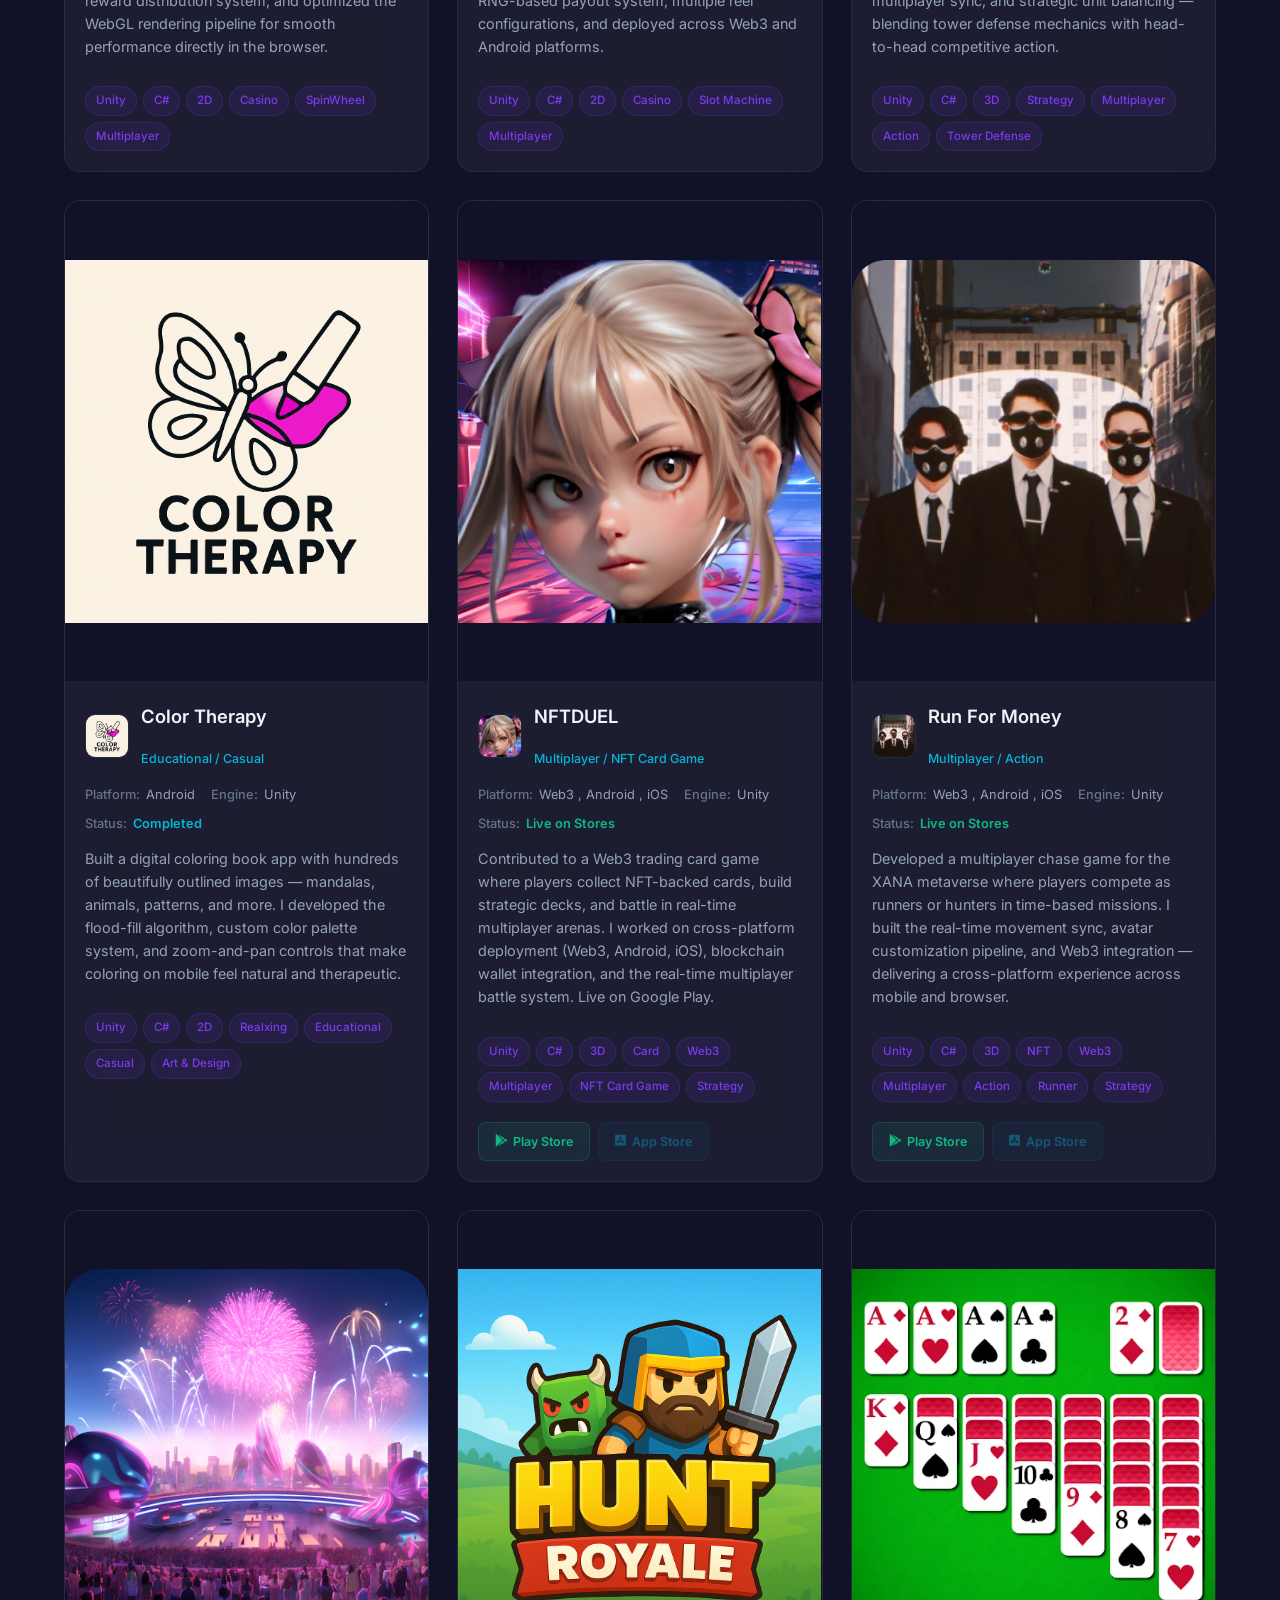
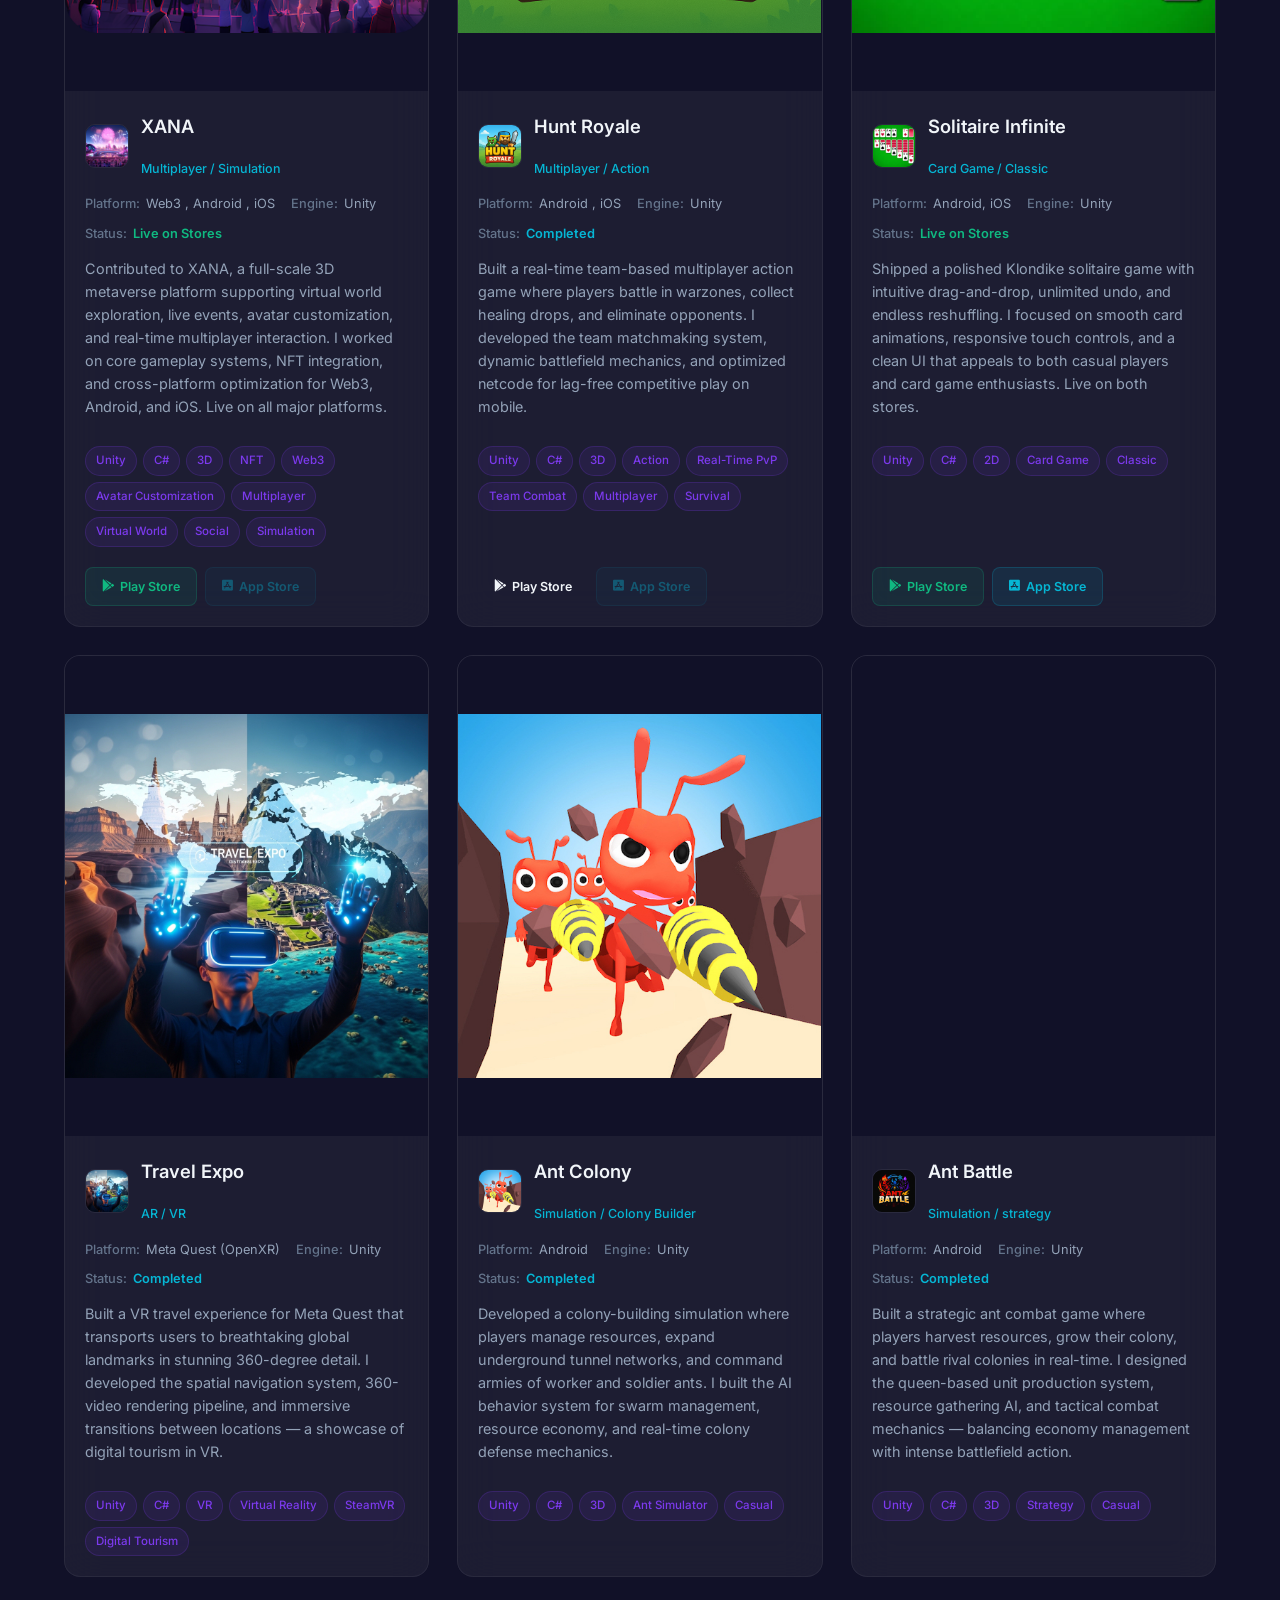
==== commit 8afa092a: "update porfolio" ====
--- a/projects.html
+++ b/projects.html
@@ -4,16 +4,21 @@
 <head>
     <meta charset="UTF-8">
     <meta name="viewport" content="width=device-width, initial-scale=1.0">
-    <title>Riken Sonani - All Projects</title>
+    <title>All Projects — Riken Sonani | 150+ Games, AR/VR & Mobile Apps</title>
+    <meta name="description"
+        content="Browse 150+ projects by Riken Sonani — Unity games, AR/VR experiences, mobile apps, multiplayer games, and more.">
     <link rel="stylesheet" href="css/style.css">
-    <link href="https://fonts.googleapis.com/css2?family=Poppins:wght@300;400;500;600;700&display=swap"
+    <link rel="preconnect" href="https://fonts.googleapis.com">
+    <link rel="preconnect" href="https://fonts.gstatic.com" crossorigin>
+    <link
+        href="https://fonts.googleapis.com/css2?family=Inter:wght@300;400;500;600;700;800&family=Poppins:wght@300;400;500;600;700;800&display=swap"
         rel="stylesheet">
-    <link rel="stylesheet" href="https://cdnjs.cloudflare.com/ajax/libs/font-awesome/6.0.0/css/all.min.css">
+    <link rel="stylesheet" href="https://cdnjs.cloudflare.com/ajax/libs/font-awesome/6.5.0/css/all.min.css">
 </head>
 
 <body>
     <!-- Header -->
-    <header>
+    <header id="header">
         <div class="container">
             <div class="header-profile">
                 <div class="profile-image">
@@ -26,14 +31,14 @@
                 </div>
             </div>
             <nav>
-                <ul class="nav-links">
+                <ul class="nav-links" id="navLinks">
                     <li><a href="index.html#home">Home</a></li>
                     <li><a href="index.html#skills">Skills</a></li>
                     <li><a href="index.html#projects" class="active">Projects</a></li>
                     <li><a href="index.html#services">Services</a></li>
-                    <li><a href="index.html#testimonials">Testimonials</a></li>
+                    <li><a href="index.html#testimonials">Reviews</a></li>
                 </ul>
-                <div class="hamburger">
+                <div class="hamburger" id="hamburger">
                     <span></span>
                     <span></span>
                     <span></span>
@@ -97,7 +102,7 @@
                 <div class="project-item casino card multiplayer">
                     <div class="project-media">
                         <div class="project-video">
-                            <video autoplay loop muted playsinline preload="auto" poster="images/Project1.png">
+                            <video loop muted playsinline preload="none" data-lazy="true" poster="images/Project1.png">
                                 <source src="videos/Project1.mp4" type="video/mp4">
                                 Your browser does not support the video tag.
                             </video>
@@ -123,12 +128,7 @@
                                 <span class="status-completed">Completed</span>
                             </div>
                         </div>
-                        <p class="project-description">Poker Pay Day is a fast-paced, multiplayer card battle game where
-                            players strategically select the highest-scoring pairs
-                            to outplay opponents. With real-time matchmaking, exciting grand reward mechanics, and clean
-                            card-based gameplay, this
-                            project showcases my ability to blend competitive multiplayer systems with classic
-                            poker-inspired logic.</p>
+                        <p class="project-description">Built a real-time multiplayer card battle game from scratch — players compete head-to-head by selecting the highest-scoring poker pairs under pressure. I designed the matchmaking system, grand reward mechanics, and the entire competitive loop. This project pushed me to build tight multiplayer sync with zero-lag card interactions.</p>
                         <div class="project-technologies">
                             <span class="tech-tag">Unity</span>
                             <span class="tech-tag">C#</span>
@@ -151,7 +151,7 @@
                 <div class="project-item hypercasual puzzle">
                     <div class="project-media">
                         <div class="project-video">
-                            <video autoplay loop muted playsinline preload="auto" poster="images/Project2.png">
+                            <video loop muted playsinline preload="none" data-lazy="true" poster="images/Project2.png">
                                 <source src="videos/Project2.mp4" type="video/mp4">
                                 Your browser does not support the video tag.
                             </video>
@@ -177,9 +177,7 @@
                                 <span class="status-live">Live</span>
                             </div>
                         </div>
-                        <p class="project-description">Draw a single line to protect the dog from angry bees! Use your
-                            creativity and timing to shield the dog and survive each level and Use your brain power and
-                            logic to pass the level.</p>
+                        <p class="project-description">Developed a line-drawing puzzle game that went live on both stores. Players draw a shield to protect a dog from incoming bees — sounds simple, but I built a custom physics-based line renderer, collision detection for freeform shapes, and over 100 hand-tuned levels that ramp up in difficulty.</p>
                         <div class="project-technologies">
                             <span class="tech-tag">Unity</span>
                             <span class="tech-tag">C#</span>
@@ -203,7 +201,7 @@
                 <div class="project-item puzzle casual educational">
                     <div class="project-media">
                         <div class="project-video">
-                            <video autoplay loop muted playsinline preload="auto" poster="images/Project3.png">
+                            <video loop muted playsinline preload="none" data-lazy="true" poster="images/Project3.png">
                                 <source src="videos/Project3.mp4" type="video/mp4">
                                 Your browser does not support the video tag.
                             </video>
@@ -229,10 +227,7 @@
                                 <span class="status-live">Live on Stores</span>
                             </div>
                         </div>
-                        <p class="project-description">Word Blox — a fun and brain-boosting puzzle game where players
-                            connect scattered letter blocks to form meaningful words.
-                            Simple to play, yet tricky to master, it’s the perfect blend of vocabulary training and
-                            logical thinking.</p>
+                        <p class="project-description">Designed and shipped a word puzzle game where players connect scattered letter blocks to form words on a grid. I built the custom word validation engine, hint system, and a content pipeline that supports thousands of unique puzzles. Live on both App Store and Google Play.</p>
                         <!-- 
                         <div class="project-features">
                             <h4>Key Features:</h4>
@@ -268,7 +263,8 @@
                 <div class="project-item game arvr">
                     <div class="project-media">
                         <div class="project-video">
-                            <video autoplay loop muted playsinline preload="auto" poster="images/VRProject3.png">
+                            <video loop muted playsinline preload="none" data-lazy="true"
+                                poster="images/VRProject3.png">
                                 <source src="videos/VRProject3.mp4" type="video/mp4">
                                 Your browser does not support the video tag.
                             </video>
@@ -298,11 +294,7 @@
                                 <span class="status-completed">Completed</span>
                             </div>
                         </div>
-                        <p class="project-description">A professional-grade VR tennis simulator built for authentic
-                            athletic training. The project features a physics-based engine that replicates real-world
-                            ball-racket interactions, allowing players to refine swings and footwork in an immersive
-                            stadium. It includes a customizable ball machine with a "Spatial Panel" to precisely adjust
-                            speed, spin, and frequency for targeted practice drills..</p>
+                        <p class="project-description">Built a professional VR tennis simulator for athletic training on Meta Quest. I developed a custom physics engine that replicates realistic ball-racket interactions including spin, speed, and trajectory. The highlight is a "Spatial Panel" UI — a floating VR control panel that lets players fine-tune the ball machine for targeted practice drills.</p>
                         <div class="project-technologies">
                             <span class="tech-tag">Unity</span>
                             <span class="tech-tag">C#</span>
@@ -316,7 +308,7 @@
                 <div class="project-item game casino simulation">
                     <div class="project-media">
                         <div class="project-video">
-                            <video autoplay loop muted playsinline preload="auto" poster="images/Project4.png">
+                            <video loop muted playsinline preload="none" data-lazy="true" poster="images/Project4.png">
                                 <source src="videos/Project4.mp4" type="video/mp4">
                                 Your browser does not support the video tag.
                             </video>
@@ -346,9 +338,7 @@
                                 <span class="status-completed">Completed</span>
                             </div>
                         </div>
-                        <p class="project-description">A realistic pool game with intuitive and precise cue controls and
-                            real-time physics. Compete in 1v1 matches against other players, earn rewards, and climb the
-                            leaderboards.</p>
+                        <p class="project-description">Engineered a realistic 3D pool game with precision cue controls and real-time ball physics. I built the entire multiplayer 1v1 system with matchmaking, a rewards economy, and a ranked leaderboard — all optimized for smooth 60fps gameplay on mobile devices.</p>
                         <!-- 
                         <div class="project-features">
                             <h4>Key Features:</h4>
@@ -383,7 +373,7 @@
                 <div class="project-item game multiplayer casual">
                     <div class="project-media">
                         <div class="project-video">
-                            <video autoplay loop muted playsinline preload="auto" poster="images/Project5.png">
+                            <video loop muted playsinline preload="none" data-lazy="true" poster="images/Project5.png">
                                 <source src="videos/Project5.mp4" type="video/mp4">
                                 Your browser does not support the video tag.
                             </video>
@@ -413,9 +403,7 @@
                                 <span class="status-completed">Completed</span>
                             </div>
                         </div>
-                        <p class="project-description">A physics-based fighting game where pigs battle each other in
-                            fun, chaotic arenas. Features both online and offline multiplayer modes with five unique pig
-                            characters, each with different abilities.</p>
+                        <p class="project-description">Created a physics-driven multiplayer fighting game with both online and offline modes. I designed five unique characters, each with distinct abilities and physics profiles, plus a ragdoll combat system that makes every fight feel chaotic and fun.</p>
                         <!-- 
                         <div class="project-features">
                             <h4>Key Features:</h4>
@@ -450,7 +438,7 @@
                 <div class="project-item puzzle casual">
                     <div class="project-media">
                         <div class="project-video">
-                            <video autoplay loop muted playsinline preload="auto" poster="images/Project06.png">
+                            <video loop muted playsinline preload="none" data-lazy="true" poster="images/Project06.png">
                                 <source src="videos/Project6.mp4" type="video/mp4">
                                 Your browser does not support the video tag.
                             </video>
@@ -480,11 +468,7 @@
                                 <span class="status-live">Live on Stores</span>
                             </div>
                         </div>
-                        <p class="project-description">A relaxing yet challenging block puzzle game where players fit
-                            hexagon pieces into a grid to complete shapes. With
-                            smooth drag-and-drop mechanics and hundreds of brain-teasing levels, Hexa Puzzle is perfect
-                            for players who love
-                            geometric logic and satisfying gameplay.</p>
+                        <p class="project-description">Shipped a hexagonal block puzzle game to both stores with hundreds of brain-teasing levels. I built smooth drag-and-drop mechanics, a procedural level generator, and a satisfying snap-into-place system that keeps players coming back. Still live and generating downloads.</p>
                         <!-- 
                         <div class="project-features">
                             <h4>Key Features:</h4>
@@ -521,7 +505,7 @@
                 <div class="project-item game casual hypercasual simulation">
                     <div class="project-media">
                         <div class="project-video">
-                            <video autoplay loop muted playsinline preload="auto" poster="images/Project7.png">
+                            <video loop muted playsinline preload="none" data-lazy="true" poster="images/Project7.png">
                                 <source src="videos/Project7.mp4" type="video/mp4">
                                 Your browser does not support the video tag.
                             </video>
@@ -551,9 +535,7 @@
                                 <span class="status-completed">Completed</span>
                             </div>
                         </div>
-                        <p class="project-description">A strategic merge game where players combine identical warriors
-                            to evolve them into stronger units. Place your units, merge them smartly, and watch them
-                            battle automatically in this idle strategy game.</p>
+                        <p class="project-description">Built an idle strategy game where players merge identical warriors into more powerful units that auto-battle enemies. I developed the merge grid system, unit evolution tree, and the entire auto-battler AI — balancing progression, difficulty curves, and retention mechanics.</p>
                         <div class="project-technologies">
                             <span class="tech-tag">Unity</span>
                             <span class="tech-tag">C#</span>
@@ -576,7 +558,7 @@
                 <div class="project-item mobile educational">
                     <div class="project-media" data-resolution="1920x1080">
                         <div class="project-video">
-                            <video autoplay loop muted playsinline preload="auto" poster="images/Project8.png">
+                            <video loop muted playsinline preload="none" data-lazy="true" poster="images/Project8.png">
                                 <source src="videos/Project8.mp4" type="video/mp4">
                                 Your browser does not support the video tag.
                             </video>
@@ -606,9 +588,7 @@
                                 <span class="status-live">Live</span>
                             </div>
                         </div>
-                        <p class="project-description">An educational game designed for children aged 4-10 to learn
-                            basic math operations through fun-based mini-games. Features colorful graphics, audio
-                            feedback, and progressive difficulty levels.</p>
+                        <p class="project-description">Designed and developed an educational math game for children aged 4-10, currently live on Google Play. I created multiple interactive mini-games covering addition, subtraction, multiplication, and division — with audio feedback, colorful animations, and adaptive difficulty that adjusts to the child's learning pace.</p>
                         <div class="project-technologies">
                             <span class="tech-tag">Unity</span>
                             <span class="tech-tag">C#</span>
@@ -629,7 +609,7 @@
                 <div class="project-item game card">
                     <div class="project-media">
                         <div class="project-video">
-                            <video autoplay loop muted playsinline preload="auto" poster="images/Project9.jpeg">
+                            <video loop muted playsinline preload="none" data-lazy="true" poster="images/Project9.jpeg">
                                 <source src="videos/Project9.mp4" type="video/mp4">
                                 Your browser does not support the video tag.
                             </video>
@@ -659,9 +639,7 @@
                                 <span class="status-live">Live on Stores</span>
                             </div>
                         </div>
-                        <p class="project-description">A classic Spider Solitaire game with multiple suit options,
-                            unlimited undos, auto-complete function, and customizable settings. Perfect for card game
-                            enthusiasts of all skill levels.</p>
+                        <p class="project-description">Rebuilt the classic Spider Solitaire experience with multiple suit modes, unlimited undo, smart auto-complete, and customizable themes. Live on both stores, this project showcases clean UI/UX design and polished card animation systems I built from the ground up.</p>
                         <div class="project-technologies">
                             <span class="tech-tag">Unity</span>
                             <span class="tech-tag">C#</span>
@@ -686,7 +664,8 @@
                 <div class="project-item puzzle educational puzzle">
                     <div class="project-media">
                         <div class="project-video">
-                            <video autoplay loop muted playsinline preload="auto" poster="images/Project10.jpeg">
+                            <video loop muted playsinline preload="none" data-lazy="true"
+                                poster="images/Project10.jpeg">
                                 <source src="videos/Project10.mp4" type="video/mp4">
                                 Your browser does not support the video tag.
                             </video>
@@ -716,9 +695,7 @@
                                 <span class="status-live">Live on Stores</span>
                             </div>
                         </div>
-                        <p class="project-description">An anagram-based word game that combines unscrambling jumbled
-                            letters with a crossword-style grid. Features daily challenges, progressive difficulty, and
-                            offline play support.</p>
+                        <p class="project-description">Developed a word puzzle game combining anagram solving with crossword-style grids. I built a daily challenge system, progressive difficulty engine, and full offline support — everything runs locally with no server dependency. Live on both stores with active players.</p>
                         <div class="project-technologies">
                             <span class="tech-tag">Unity</span>
                             <span class="tech-tag">C#</span>
@@ -743,7 +720,7 @@
                 <div class="project-item mobile educational puzzle">
                     <div class="project-media" data-resolution="1920x1080">
                         <div class="project-video">
-                            <video autoplay loop muted playsinline preload="auto" poster="images/Project11.png">
+                            <video loop muted playsinline preload="none" data-lazy="true" poster="images/Project11.png">
                                 <source src="videos/Project11.mp4" type="video/mp4">
                                 Your browser does not support the video tag.
                             </video>
@@ -773,9 +750,7 @@
                                 <span class="status-live">Live</span>
                             </div>
                         </div>
-                        <p class="project-description">A fun and educational matching game designed to help kids learn
-                            while having fun. Features multiple learning categories including alphabets, numbers,
-                            colors, and more with interactive audio support.</p>
+                        <p class="project-description">Built an educational matching game for preschool-age kids covering alphabets, numbers, colors, and shapes. I implemented interactive audio cues, vibrant animations, and a kid-safe interface — no ads, no in-app purchases, just learning. Live on Google Play.</p>
                         <div class="project-technologies">
                             <span class="tech-tag">Unity</span>
                             <span class="tech-tag">Educational</span>
@@ -796,7 +771,7 @@
                 <div class="project-item game card simulation multiplayer">
                     <div class="project-media" data-resolution="1920x1080">
                         <div class="project-video">
-                            <video autoplay loop muted playsinline preload="auto" poster="images/Project12.jpg">
+                            <video loop muted playsinline preload="none" data-lazy="true" poster="images/Project12.jpg">
                                 <source src="videos/Project12.mp4" type="video/mp4">
                                 Your browser does not support the video tag.
                             </video>
@@ -826,9 +801,7 @@
                                 <span class="status-completed">Completed</span>
                             </div>
                         </div>
-                        <p class="project-description">A multiplayer card racing game that combines strategy and luck.
-                            Challenge friends or players worldwide in intense, strategic matches with customizable rules
-                            and dynamic game boards.</p>
+                        <p class="project-description">Developed a unique multiplayer card racing game that blends strategy with luck. I built the entire networking layer for real-time matches, customizable rule sets, and dynamic board generation — letting players challenge friends or opponents worldwide.</p>
                         <div class="project-technologies">
                             <span class="tech-tag">Unity</span>
                             <span class="tech-tag">C#</span>
@@ -851,7 +824,7 @@
                 <div class="project-item game casual simulation">
                     <div class="project-media">
                         <div class="project-video">
-                            <video autoplay loop muted playsinline preload="auto" poster="images/Project13.png">
+                            <video loop muted playsinline preload="none" data-lazy="true" poster="images/Project13.png">
                                 <source src="videos/Project13.mp4" type="video/mp4">
                                 Your browser does not support the video tag.
                             </video>
@@ -881,9 +854,7 @@
                                 <span class="status-completed">Completed</span>
                             </div>
                         </div>
-                        <p class="project-description">A relaxing fishing game with simple tap-to-cast mechanics. Catch
-                            a variety of fish species, upgrade your gear, and explore beautiful fishing spots in this
-                            addictive casual game.</p>
+                        <p class="project-description">Created a 3D fishing simulation with tap-to-cast mechanics, realistic water physics, and a gear upgrade system. I modeled multiple fish species with unique behaviors and built beautiful fishing environments — a polished casual game that balances relaxation with progression.</p>
                         <div class="project-technologies">
                             <span class="tech-tag">Unity</span>
                             <span class="tech-tag">C#</span>
@@ -905,7 +876,8 @@
                 <div class="project-item game arvr">
                     <div class="project-media">
                         <div class="project-video">
-                            <video autoplay loop muted playsinline preload="auto" poster="images/VRProject1.png">
+                            <video loop muted playsinline preload="none" data-lazy="true"
+                                poster="images/VRProject1.png">
                                 <source src="videos/VRProject1.mp4" type="video/mp4">
                                 Your browser does not support the video tag.
                             </video>
@@ -935,10 +907,7 @@
                                 <span class="status-completed">Completed</span>
                             </div>
                         </div>
-                        <p class="project-description">A hands-on VR training experience designed to teach users how to
-                            interact with various objects and user interface elements in a virtual environment. Learn
-                            core VR interactions such as grabbing, pressing, dragging, rotating, and navigating menus,
-                            while practicing real-world scenarios in an immersive and intuitive way.</p>
+                        <p class="project-description">Built an interactive VR training room for Meta Quest that teaches core VR interactions — grabbing, pressing, dragging, rotating, and menu navigation. I developed the entire interaction framework from scratch using OpenXR, designed to onboard new VR users through guided, hands-on practice scenarios.</p>
                         <div class="project-technologies">
                             <span class="tech-tag">Unity</span>
                             <span class="tech-tag">C#</span>
@@ -959,7 +928,7 @@
                 <div class="project-item game hypercasual simulation">
                     <div class="project-media">
                         <div class="project-video">
-                            <video autoplay loop muted playsinline preload="auto" poster="images/Project14.png">
+                            <video loop muted playsinline preload="none" data-lazy="true" poster="images/Project14.png">
                                 <source src="videos/Project14.mp4" type="video/mp4">
                                 Your browser does not support the video tag.
                             </video>
@@ -989,9 +958,7 @@
                                 <span class="status-completed">Completed</span>
                             </div>
                         </div>
-                        <p class="project-description">A gravity-defying arcade action game where you control a falling
-                            spaceship as it descends through obstacles and platforms. Test your reflexes and timing with
-                            smooth, responsive controls.</p>
+                        <p class="project-description">Built a gravity-based arcade game where players control a falling spaceship through dynamic obstacles. I focused heavily on game feel — responsive controls, smooth camera follow, and satisfying physics that make the simple mechanic genuinely fun to play.</p>
                         <div class="project-technologies">
                             <span class="tech-tag">Unity</span>
                             <span class="tech-tag">C#</span>
@@ -1014,7 +981,7 @@
                 <div class="project-item puzzle hypercasual puzzle ">
                     <div class="project-media">
                         <div class="project-video">
-                            <video autoplay loop muted playsinline preload="auto" poster="images/Project15.png">
+                            <video loop muted playsinline preload="none" data-lazy="true" poster="images/Project15.png">
                                 <source src="videos/Project15.mp4" type="video/mp4">
                                 Your browser does not support the video tag.
                             </video>
@@ -1044,9 +1011,7 @@
                                 <span class="status-completed">Completed</span>
                             </div>
                         </div>
-                        <p class="project-description">A brain-training puzzle game where you strategically move and
-                            unblock buses stuck in traffic jams. Features hundreds of challenging puzzles designed to
-                            improve logic and planning skills.</p>
+                        <p class="project-description">Developed a 3D traffic puzzle game where players strategically unblock jammed buses. I designed hundreds of hand-crafted puzzles with escalating complexity, plus a custom pathfinding system that validates player solutions in real-time.</p>
                         <div class="project-technologies">
                             <span class="tech-tag">Unity</span>
                             <span class="tech-tag">C#</span>
@@ -1069,7 +1034,7 @@
                 <!-- <div class="project-item mobile educational puzzle">
                     <div class="project-media" data-resolution="1920x1080">
                         <div class="project-video">
-                            <video autoplay loop muted playsinline preload="auto" poster="images/BrainPad.jpg">
+                            <video loop muted playsinline preload="none" data-lazy="true" poster="images/BrainPad.jpg">
                                 <source src="videos/Project16.mp4" type="video/mp4">
                                 Your browser does not support the video tag.
                             </video>
@@ -1122,7 +1087,8 @@
                 <div class="project-item game hypercasual simulation  shooter">
                     <div class="project-media">
                         <div class="project-video">
-                            <video autoplay loop muted playsinline preload="auto" poster="images/Project17.jpeg">
+                            <video loop muted playsinline preload="none" data-lazy="true"
+                                poster="images/Project17.jpeg">
                                 <source src="videos/Project17.mp4" type="video/mp4">
                                 Your browser does not support the video tag.
                             </video>
@@ -1152,9 +1118,7 @@
                                 <span class="status-completed">Completed</span>
                             </div>
                         </div>
-                        <p class="project-description">An action-packed shooting game where you defend your territory
-                            against waves of monstrous alien creatures. Features fast-paced gameplay, powerful weapons,
-                            and colorful visuals.</p>
+                        <p class="project-description">Created a wave-based arcade shooter where players defend against increasingly tough alien creatures. I built the enemy wave spawning system, weapon upgrade tree, and difficulty scaling — delivering fast-paced action with satisfying visual feedback.</p>
                         <div class="project-technologies">
                             <span class="tech-tag">Unity</span>
                             <span class="tech-tag">C#</span>
@@ -1173,7 +1137,8 @@
                 <div class="project-item game arvr">
                     <div class="project-media">
                         <div class="project-video">
-                            <video autoplay loop muted playsinline preload="auto" poster="images/VRProject2.png">
+                            <video loop muted playsinline preload="none" data-lazy="true"
+                                poster="images/VRProject2.png">
                                 <source src="videos/VRProject2.mp4" type="video/mp4">
                                 Your browser does not support the video tag.
                             </video>
@@ -1203,12 +1168,7 @@
                                 <span class="status-completed">Completed</span>
                             </div>
                         </div>
-                        <p class="project-description">"Operation Theater VR" is an immersive training experience
-                            designed to teach users how to navigate a clinical surgical setting. Users learn core
-                            medical interactions—such as positioning, tool selection, and following procedural
-                            prompts—while practicing real-world scenarios in an intuitive way. By utilizing Unity and
-                            OpenXR, the project delivers a professional-grade simulation that focuses on accuracy,
-                            safety, and repeatable learning.</p>
+                        <p class="project-description">Developed a professional VR medical training simulation for Meta Quest. Users learn surgical procedures — tool selection, patient positioning, and procedural steps — in a realistic operating room environment. I built the entire interaction system using OpenXR, focusing on accuracy, safety protocols, and repeatable training scenarios.</p>
                         <div class="project-technologies">
                             <span class="tech-tag">Unity</span>
                             <span class="tech-tag">C#</span>
@@ -1222,7 +1182,7 @@
                 <div class="project-item game simulation shooter">
                     <div class="project-media">
                         <div class="project-video">
-                            <video autoplay loop muted playsinline preload="auto" poster="images/Project18.png">
+                            <video loop muted playsinline preload="none" data-lazy="true" poster="images/Project18.png">
                                 <source src="videos/Project18.mp4" type="video/mp4">
                                 Your browser does not support the video tag.
                             </video>
@@ -1252,9 +1212,7 @@
                                 <span class="status-completed">Completed</span>
                             </div>
                         </div>
-                        <p class="project-description">A strategic battle simulator where you command an ever-growing
-                            army across vast lands, facing off against swarms of enemies and powerful bosses. Every
-                            decision counts in this epic-scale war game.</p>
+                        <p class="project-description">Built a large-scale battle simulator where players command growing armies across vast battlefields. I optimized the rendering pipeline to handle 1000+ on-screen units simultaneously, while designing boss fights, unit progression, and strategic decision-making systems.</p>
                         <!-- 
                         <div class="project-features">
                             <h4>Key Features:</h4>
@@ -1289,7 +1247,7 @@
                 <div class="project-item puzzle casual puzzle">
                     <div class="project-media">
                         <div class="project-video">
-                            <video autoplay loop muted playsinline preload="auto" poster="images/Project19.png">
+                            <video loop muted playsinline preload="none" data-lazy="true" poster="images/Project19.png">
                                 <source src="videos/Project19.mp4" type="video/mp4">
                                 Your browser does not support the video tag.
                             </video>
@@ -1319,9 +1277,7 @@
                                 <span class="status-live">Live</span>
                             </div>
                         </div>
-                        <p class="project-description">A challenging puzzle game with over 100 handcrafted puzzles that
-                            gradually increase in difficulty. Each level presents a unique spatial challenge using
-                            colorful geometric pieces, inspired by kaleidoscope art.</p>
+                        <p class="project-description">Shipped a puzzle game with 100+ handcrafted levels featuring colorful geometric pieces inspired by kaleidoscope art. I developed the piece rotation system, snap detection logic, and progressive difficulty curve — currently live on Google Play with positive reviews.</p>
                         <!-- 
                         <div class="project-features">
                             <h4>Key Features:</h4>
@@ -1354,7 +1310,7 @@
                 <div class="project-item puzzle casual puzzle">
                     <div class="project-media">
                         <div class="project-video">
-                            <video autoplay loop muted playsinline preload="auto" poster="images/Project20.png">
+                            <video loop muted playsinline preload="none" data-lazy="true" poster="images/Project20.png">
                                 <source src="videos/project20.mp4" type="video/mp4">
                                 Your browser does not support the video tag.
                             </video>
@@ -1384,9 +1340,7 @@
                                 <span class="status-live">Live on Stores</span>
                             </div>
                         </div>
-                        <p class="project-description">An immersive 3D matching game where you find and sort pairs of
-                            colorful 3D objects. Features a wide collection of items to unlock and explore with
-                            time-based multipliers for added challenge.</p>
+                        <p class="project-description">Built an immersive 3D matching game where players find and sort pairs of colorful objects from a scattered pile. I created the 3D object recognition system, time-based scoring multipliers, and a content pipeline of hundreds of unique items. Live on both App Store and Google Play.</p>
                         <!-- 
                         <div class="project-features">
                             <h4>Key Features:</h4>
@@ -1423,7 +1377,8 @@
                 <div class="project-item game arvr">
                     <div class="project-media">
                         <div class="project-video">
-                            <video autoplay loop muted playsinline preload="auto" poster="images/VRProject4.png">
+                            <video loop muted playsinline preload="none" data-lazy="true"
+                                poster="images/VRProject4.png">
                                 <source src="videos/VRProject4.mp4" type="video/mp4">
                                 Your browser does not support the video tag.
                             </video>
@@ -1453,11 +1408,7 @@
                                 <span class="status-completed">Completed</span>
                             </div>
                         </div>
-                        <p class="project-description">This project is a hands-on VR training and simulation experience.
-                            It is designed to teach users how to interact with complex machinery and user interface
-                            elements in a virtual environment. Players practice core VR interactions—including grabbing,
-                            pressing, dragging, and rotating—while navigating through a multi-room submarine layout to
-                            complete specific maintenance and operational scenarios.</p>
+                        <p class="project-description">Developed a VR submarine training simulator for Meta Quest where users navigate multi-room layouts and interact with complex machinery. I built the entire interaction system — grab, press, drag, rotate — along with maintenance scenarios and operational checklists, delivering a professional-grade training tool.</p>
                         <div class="project-technologies">
                             <span class="tech-tag">Unity</span>
                             <span class="tech-tag">C#</span>
@@ -1473,7 +1424,7 @@
                 <div class="project-item game hypercasual simulation">
                     <div class="project-media">
                         <div class="project-video">
-                            <video autoplay loop muted playsinline preload="auto" poster="images/Project21.png">
+                            <video loop muted playsinline preload="none" data-lazy="true" poster="images/Project21.png">
                                 <source src="videos/Project21.mp4" type="video/mp4">
                                 Your browser does not support the video tag.
                             </video>
@@ -1503,9 +1454,7 @@
                                 <span class="status-completed">Completed</span>
                             </div>
                         </div>
-                        <p class="project-description">A modern take on the classic snake game featuring smooth
-                            swipe-based controls, snake evolution, and competitive gameplay. Watch your snake grow as
-                            you eat and eliminate other players.</p>
+                        <p class="project-description">Reimagined the classic snake game with modern swipe controls, a snake evolution system, and competitive arena gameplay. I built smooth AI opponents, a growth-and-elimination loop, and power-up mechanics that keep sessions fast and addictive.</p>
                         <!-- 
                         <div class="project-features">
                             <h4>Key Features:</h4>
@@ -1537,7 +1486,7 @@
                 <div class="project-item mobile simulation casual">
                     <div class="project-media">
                         <div class="project-video">
-                            <video autoplay loop muted playsinline preload="auto" poster="images/Project22.png">
+                            <video loop muted playsinline preload="none" data-lazy="true" poster="images/Project22.png">
                                 <source src="videos/Project22.mp4" type="video/mp4">
                                 Your browser does not support the video tag.
                             </video>
@@ -1567,9 +1516,7 @@
                                 <span class="status-completed">Completed</span>
                             </div>
                         </div>
-                        <p class="project-description">A relaxing salon simulator where you run your own foot spa salon.
-                            Clean, scrub, massage, and decorate feet with satisfying animations and build your beauty
-                            empire.</p>
+                        <p class="project-description">Developed a 3D salon simulator where players build and manage their own foot spa empire. I created the multi-step treatment system — cleaning, scrubbing, massaging, decorating — with satisfying ASMR-style animations and a business growth progression system.</p>
                         <div class="project-technologies">
                             <span class="tech-tag">Unity</span>
                             <span class="tech-tag">C#</span>
@@ -1589,7 +1536,7 @@
                 <div class="project-item game hypercasual simulation">
                     <div class="project-media">
                         <div class="project-video">
-                            <video autoplay loop muted playsinline preload="auto" poster="images/Project23.png">
+                            <video loop muted playsinline preload="none" data-lazy="true" poster="images/Project23.png">
                                 <source src="videos/Project23.mp4" type="video/mp4">
                                 Your browser does not support the video tag.
                             </video>
@@ -1619,9 +1566,7 @@
                                 <span class="status-live">Live On Stores</span>
                             </div>
                         </div>
-                        <p class="project-description">A fast-paced endless runner where you swipe or tap to dodge,
-                            jump, and slide through urban obstacles. Features endless replayability, challenging
-                            obstacles, and stylish visuals.</p>
+                        <p class="project-description">Built a fast-paced 3D endless runner with swipe-based controls set in stylish urban environments. I designed the obstacle generation system, progressive difficulty scaling, and polished the game feel to deliver addictive one-more-run gameplay. Live on Google Play.</p>
                         <div class="project-technologies">
                             <span class="tech-tag">Unity</span>
                             <span class="tech-tag">C#</span>
@@ -1645,7 +1590,7 @@
                 <div class="project-item game hypercasual simulation">
                     <div class="project-media">
                         <div class="project-video">
-                            <video autoplay loop muted playsinline preload="auto" poster="images/Project24.jpg">
+                            <video loop muted playsinline preload="none" data-lazy="true" poster="images/Project24.jpg">
                                 <source src="videos/Project24.mp4" type="video/mp4">
                                 Your browser does not support the video tag.
                             </video>
@@ -1675,9 +1620,7 @@
                                 <span class="status-completed">Completed</span>
                             </div>
                         </div>
-                        <p class="project-description">A creative runner game where you shape and sculpt objects while
-                            running through colorful obstacle-filled tracks. Use various sculpting tools like cutters,
-                            chisels, and rollers to mold your path to victory.</p>
+                        <p class="project-description">Created a unique hybrid runner game where players sculpt and shape objects while running through obstacle courses. I built a real-time mesh deformation system using cutters, chisels, and rollers — a technically challenging mechanic that makes every run feel creative and different.</p>
                         <div class="project-technologies">
                             <span class="tech-tag">Unity</span>
                             <span class="tech-tag">C#</span>
@@ -1698,7 +1641,8 @@
                 <div class="project-item game arvr">
                     <div class="project-media">
                         <div class="project-video">
-                            <video autoplay loop muted playsinline preload="auto" poster="images/VRProject5.png">
+                            <video loop muted playsinline preload="none" data-lazy="true"
+                                poster="images/VRProject5.png">
                                 <source src="videos/VRProject5.mp4" type="video/mp4">
                                 Your browser does not support the video tag.
                             </video>
@@ -1728,10 +1672,7 @@
                                 <span class="status-completed">Completed</span>
                             </div>
                         </div>
-                        <p class="project-description">This is a technical demonstration of a VR project focused on
-                            traversal and environmental interaction. Set in a low-poly stylized outdoor environment with
-                            floating islands, a large mountain, and a sea, the demo serves as a sandbox to test core
-                            gameplay mechanics.</p>
+                        <p class="project-description">Built a VR exploration demo for Meta Quest featuring traversal and environmental interaction across floating islands, mountains, and seas. I used low-poly stylized art direction and developed the core locomotion and interaction systems — a sandbox proving ground for VR gameplay mechanics.</p>
                         <div class="project-technologies">
                             <span class="tech-tag">Unity</span>
                             <span class="tech-tag">C#</span>
@@ -1746,7 +1687,7 @@
                 <div class="project-item puzzle casual puzzle">
                     <div class="project-media">
                         <div class="project-video">
-                            <video autoplay loop muted playsinline preload="auto" poster="images/Project25.png">
+                            <video loop muted playsinline preload="none" data-lazy="true" poster="images/Project25.png">
                                 <source src="videos/Project25.mp4" type="video/mp4">
                                 Your browser does not support the video tag.
                             </video>
@@ -1776,9 +1717,7 @@
                                 <span class="status-live">Live on Stores</span>
                             </div>
                         </div>
-                        <p class="project-description">A vast collection of maze puzzles with six levels of difficulty,
-                            each containing hundreds of custom-created mazes. Navigate through the labyrinths by swiping
-                            in the desired direction and collect orbs along the way.</p>
+                        <p class="project-description">Shipped a maze puzzle game with six difficulty tiers and hundreds of procedurally-assisted mazes. I built the maze generation algorithm, swipe-based navigation system, and collectible orb mechanics. Live on both stores with a loyal player base.</p>
                         <div class="project-technologies">
                             <span class="tech-tag">Unity</span>
                             <span class="tech-tag">C#</span>
@@ -1803,7 +1742,7 @@
                 <div class="project-item game hypercasual simulation  shooter">
                     <div class="project-media">
                         <div class="project-video">
-                            <video autoplay loop muted playsinline preload="auto" poster="images/Project26.png">
+                            <video loop muted playsinline preload="none" data-lazy="true" poster="images/Project26.png">
                                 <source src="videos/Project26.mp4" type="video/mp4">
                                 Your browser does not support the video tag.
                             </video>
@@ -1833,9 +1772,7 @@
                                 <span class="status-completed">Completed</span>
                             </div>
                         </div>
-                        <p class="project-description">A fast-paced runner action game where you dash forward while
-                            shooting enemies and dodging obstacles. Take down enemies with precision while staying on
-                            the move in this thrilling hybrid of runner and shooter gameplay.</p>
+                        <p class="project-description">Developed a runner-shooter hybrid where players dash forward while gunning down enemies and dodging obstacles. I built the dual-input control system — running and shooting simultaneously — plus enemy wave patterns and weapon feel that make every session intense.</p>
                         <div class="project-technologies">
                             <span class="tech-tag">Unity</span>
                             <span class="tech-tag">C#</span>
@@ -1855,7 +1792,7 @@
                 <div class="project-item puzzle casual puzzle">
                     <div class="project-media">
                         <div class="project-video">
-                            <video autoplay loop muted playsinline preload="auto" poster="images/Project27.png">
+                            <video loop muted playsinline preload="none" data-lazy="true" poster="images/Project27.png">
                                 <source src="videos/Project27.mp4" type="video/mp4">
                                 Your browser does not support the video tag.
                             </video>
@@ -1909,7 +1846,7 @@
                 <div class="project-item game hypercasual ">
                     <div class="project-media">
                         <div class="project-video">
-                            <video autoplay loop muted playsinline preload="auto" poster="images/Project28.png">
+                            <video loop muted playsinline preload="none" data-lazy="true" poster="images/Project28.png">
                                 <source src="videos/Project28.mp4" type="video/mp4">
                                 Your browser does not support the video tag.
                             </video>
@@ -1939,9 +1876,7 @@
                                 <span class="status-completed">Completed</span>
                             </div>
                         </div>
-                        <p class="project-description">An endless vertical runner game where you climb higher and higher
-                            while avoiding traps, enemies, and obstacles. Test your reflexes on shifting, collapsing,
-                            and tricky platforms that keep the gameplay exciting and unpredictable.</p>
+                        <p class="project-description">Created a vertical climb arcade game with shifting, collapsing, and trick platforms that keep players on edge. I designed the procedural platform generation system and added dynamic hazards that make every run feel unique and unpredictable.</p>
                         <div class="project-technologies">
                             <span class="tech-tag">Unity</span>
                             <span class="tech-tag">C#</span>
@@ -1961,7 +1896,7 @@
                 <div class="project-item game simulation casual">
                     <div class="project-media">
                         <div class="project-video">
-                            <video autoplay loop muted playsinline preload="auto" poster="images/Project29.png">
+                            <video loop muted playsinline preload="none" data-lazy="true" poster="images/Project29.png">
                                 <source src="videos/Project29.mp4" type="video/mp4">
                                 Your browser does not support the video tag.
                             </video>
@@ -1991,9 +1926,7 @@
                                 <span class="status-live">Live On Stores</span>
                             </div>
                         </div>
-                        <p class="project-description">A physics-based chess game where you flick chess pieces to knock
-                            out opponents instead of following traditional moves. It's all about angles, momentum, and
-                            timing in fast, skill-based battles.</p>
+                        <p class="project-description">Reinvented chess as a physics-based flicking game — players flick 3D chess pieces to knock out opponents. I built the entire physics interaction system including angle calculation, momentum transfer, and collision detection, creating a fresh competitive experience. Live on Google Play.</p>
                         <div class="project-technologies">
                             <span class="tech-tag">Unity</span>
                             <span class="tech-tag">C#</span>
@@ -2019,7 +1952,7 @@
                 <div class="project-item puzzle hypercasual puzzle ">
                     <div class="project-media">
                         <div class="project-video">
-                            <video autoplay loop muted playsinline preload="auto" poster="images/Project30.png">
+                            <video loop muted playsinline preload="none" data-lazy="true" poster="images/Project30.png">
                                 <source src="videos/Project30.mp4" type="video/mp4">
                                 Your browser does not support the video tag.
                             </video>
@@ -2049,9 +1982,7 @@
                                 <span class="status-live">Live on Stores</span>
                             </div>
                         </div>
-                        <p class="project-description">A dynamic 3D matching game where you find and match identical 3D
-                            objects from a scattered pile before time runs out. Features hundreds of unique and colorful
-                            items with time-limited challenges.</p>
+                        <p class="project-description">Developed a 3D object matching game where players race against the clock to pair identical items from a scattered pile. I built the 3D object selection system, time-pressure scoring, and a library of hundreds of unique collectible items. Live on Google Play.</p>
                         <div class="project-technologies">
                             <span class="tech-tag">Unity</span>
                             <span class="tech-tag">C#</span>
@@ -2072,7 +2003,8 @@
                 <div class="project-item game arvr">
                     <div class="project-media">
                         <div class="project-video">
-                            <video autoplay loop muted playsinline preload="auto" poster="images/VRProject6.png">
+                            <video loop muted playsinline preload="none" data-lazy="true"
+                                poster="images/VRProject6.png">
                                 <source src="videos/VRProject6.mp4" type="video/mp4">
                                 Your browser does not support the video tag.
                             </video>
@@ -2102,11 +2034,7 @@
                                 <span class="status-completed">Completed</span>
                             </div>
                         </div>
-                        <p class="project-description">Movie Theater VR is an immersive virtual reality media hub
-                            designed to transform any digital content into a cinematic experience. Built for
-                            next-generation spatial computing, this project focuses on an intuitive, gesture-based
-                            interface that allows users to manage their media library within a minimalist,
-                            distraction-free 3D environment.</p>
+                        <p class="project-description">Built a VR movie theater experience for Meta Quest that transforms any video content into a cinematic experience. I developed the gesture-based media browser, spatial UI for library management, and a distraction-free 3D cinema environment — a showcase of next-gen spatial computing interfaces.</p>
                         <div class="project-technologies">
                             <span class="tech-tag">Unity</span>
                             <span class="tech-tag">C#</span>
@@ -2122,7 +2050,7 @@
                 <div class="project-item puzzle hypercasual multiplayer sports ">
                     <div class="project-media">
                         <div class="project-video">
-                            <video autoplay loop muted playsinline preload="auto" poster="images/Project31.png">
+                            <video loop muted playsinline preload="none" data-lazy="true" poster="images/Project31.png">
                                 <source src="videos/Project31.mp4" type="video/mp4">
                                 Your browser does not support the video tag.
                             </video>
@@ -2152,11 +2080,7 @@
                                 <span class="status-completed">Completed</span>
                             </div>
                         </div>
-                        <p class="project-description">Tee off in fast-paced 1v1 golf battles! Master timing, aim, and
-                            spin in stunning courses around the world. Upgrade your
-                            clubs, unlock powerful balls, and compete in real-time tournaments. Easy to play,
-                            challenging to master—Golf Clash is
-                            the ultimate golf showdown!</p>
+                        <p class="project-description">Built a 1v1 multiplayer golf game with real-time competitive play across beautifully designed courses. I developed the shot mechanics — timing, aim, and spin controls — along with club upgrades, ball unlocks, and tournament matchmaking. Designed to be easy to pick up but difficult to master.</p>
                         <div class="project-technologies">
                             <span class="tech-tag">Unity</span>
                             <span class="tech-tag">C#</span>
@@ -2171,7 +2095,7 @@
                 <div class="project-item web3 casino multiplayer">
                     <div class="project-media" data-resolution="1920x1080">
                         <div class="project-video">
-                            <video autoplay loop muted playsinline preload="auto" poster="images/Project32.png">
+                            <video loop muted playsinline preload="none" data-lazy="true" poster="images/Project32.png">
                                 <source src="videos/Project32.mp4" type="video/mp4">
                                 Your browser does not support the video tag.
                             </video>
@@ -2201,11 +2125,7 @@
                                 <span class="status-completed">Completed</span>
                             </div>
                         </div>
-                        <p class="project-description">A visually rich, fast-paced spin wheel game designed for casual
-                            casino lovers. Players enjoy vibrant animations, smooth
-                            gameplay, and exciting rewards with every spin. Perfectly optimized for mobile devices, this
-                            game captures the thrill of
-                            classic Vegas-style spinning in a sleek modern interface.</p>
+                        <p class="project-description">Developed a WebGL-based casino roulette game with rich animations and a Vegas-style visual experience. I built the spin physics, reward distribution system, and optimized the WebGL rendering pipeline for smooth performance directly in the browser.</p>
                         <div class="project-technologies">
                             <span class="tech-tag">Unity</span>
                             <span class="tech-tag">C#</span>
@@ -2220,7 +2140,7 @@
                 <div class="project-item web3 casino multiplayer">
                     <div class="project-media" data-resolution="1920x1080">
                         <div class="project-video">
-                            <video autoplay loop muted playsinline preload="auto" poster="images/Project33.png">
+                            <video loop muted playsinline preload="none" data-lazy="true" poster="images/Project33.png">
                                 <source src="videos/Project33.mp4" type="video/mp4">
                                 Your browser does not support the video tag.
                             </video>
@@ -2250,10 +2170,7 @@
                                 <span class="status-completed">Completed</span>
                             </div>
                         </div>
-                        <p class="project-description">Experience the thrill of Vegas in your pocket! Casino Slot
-                            Machine features lively reels, rich graphics, and exciting
-                            spin animations that keep players coming back for more. Perfect for casual play with a real
-                            slot machine feel.</p>
+                        <p class="project-description">Created a slot machine game with realistic reel mechanics, rich visual effects, and a reward loop that keeps players engaged. I built the RNG-based payout system, multiple reel configurations, and deployed across Web3 and Android platforms.</p>
                         <div class="project-technologies">
                             <span class="tech-tag">Unity</span>
                             <span class="tech-tag">C#</span>
@@ -2268,7 +2185,7 @@
                 <div class="project-item puzzle hypercasual multiplayer shooter ">
                     <div class="project-media">
                         <div class="project-video">
-                            <video autoplay loop muted playsinline preload="auto" poster="images/Project34.png">
+                            <video loop muted playsinline preload="none" data-lazy="true" poster="images/Project34.png">
                                 <source src="videos/Project34.mp4" type="video/mp4">
                                 Your browser does not support the video tag.
                             </video>
@@ -2298,11 +2215,7 @@
                                 <span class="status-completed">Completed</span>
                             </div>
                         </div>
-                        <p class="project-description">A fast-paced multiplayer battle game where two armies clash in
-                            real-time! Players must defend their side while
-                            strategically deploying warriors to overpower the enemy. Designed for thrilling PvP action,
-                            We Are Warrior blends tower
-                            defense with head-to-head combat in an intense and stylish battlefield.</p>
+                        <p class="project-description">Developed a real-time PvP tower defense game where two armies clash on a shared battlefield. I built the warrior deployment system, real-time multiplayer sync, and strategic unit balancing — blending tower defense mechanics with head-to-head competitive action.</p>
                         <div class="project-technologies">
                             <span class="tech-tag">Unity</span>
                             <span class="tech-tag">C#</span>
@@ -2318,7 +2231,7 @@
                 <div class="project-item puzzle casual educational ">
                     <div class="project-media">
                         <div class="project-video">
-                            <video autoplay loop muted playsinline preload="auto" poster="images/Project35.png">
+                            <video loop muted playsinline preload="none" data-lazy="true" poster="images/Project35.png">
                                 <source src="videos/Project35.mp4" type="video/mp4">
                                 Your browser does not support the video tag.
                             </video>
@@ -2348,11 +2261,7 @@
                                 <span class="status-completed">Completed</span>
                             </div>
                         </div>
-                        <p class="project-description">Unleash your creativity in Color Therapy – a soothing coloring
-                            game where players fill in beautifully outlined images
-                            with vibrant colors. From relaxing mandalas to cute animals, it's the perfect blend of
-                            mindfulness and artistic
-                            expression.</p>
+                        <p class="project-description">Built a digital coloring book app with hundreds of beautifully outlined images — mandalas, animals, patterns, and more. I developed the flood-fill algorithm, custom color palette system, and zoom-and-pan controls that make coloring on mobile feel natural and therapeutic.</p>
                         <div class="project-technologies">
                             <span class="tech-tag">Unity</span>
                             <span class="tech-tag">C#</span>
@@ -2368,7 +2277,7 @@
                 <div class="project-item  web3 multiplayer card">
                     <div class="project-media" data-resolution="1920x1080">
                         <div class="project-video">
-                            <video autoplay loop muted playsinline preload="auto" poster="images/Project36.png">
+                            <video loop muted playsinline preload="none" data-lazy="true" poster="images/Project36.png">
                                 <source src="videos/Project36.mp4" type="video/mp4">
                                 Your browser does not support the video tag.
                             </video>
@@ -2398,11 +2307,7 @@
                                 <span class="status-live">Live on Stores</span>
                             </div>
                         </div>
-                        <p class="project-description">NFTDUEL is a cutting-edge Web3 trading card game where players
-                            collect NFT-powered cards, build strategic decks, and
-                            battle in real-time multiplayer arenas. Featuring anime-inspired IPs and cross-platform
-                            support, the game blends the
-                            thrill of classic TCGs with blockchain-backed ownership and reward systems.</p>
+                        <p class="project-description">Contributed to a Web3 trading card game where players collect NFT-backed cards, build strategic decks, and battle in real-time multiplayer arenas. I worked on cross-platform deployment (Web3, Android, iOS), blockchain wallet integration, and the real-time multiplayer battle system. Live on Google Play.</p>
                         <div class="project-technologies">
                             <span class="tech-tag">Unity</span>
                             <span class="tech-tag">C#</span>
@@ -2428,7 +2333,7 @@
                 <div class="project-item  web3 multiplayer">
                     <div class="project-media" data-resolution="1920x1080">
                         <div class="project-video">
-                            <video autoplay loop muted playsinline preload="auto" poster="images/Project37.png">
+                            <video loop muted playsinline preload="none" data-lazy="true" poster="images/Project37.png">
                                 <source src="videos/Project37.mp4" type="video/mp4">
                                 Your browser does not support the video tag.
                             </video>
@@ -2458,11 +2363,7 @@
                                 <span class="status-live">Live on Stores</span>
                             </div>
                         </div>
-                        <p class="project-description">A thrilling multiplayer chase game set in the immersive XANA
-                            metaverse. Players compete as runners or hunters in
-                            fast-paced, time-based missions that blend real-time action with strategic movement, avatar
-                            customization, and
-                            Web3-enabled environments.</p>
+                        <p class="project-description">Developed a multiplayer chase game for the XANA metaverse where players compete as runners or hunters in time-based missions. I built the real-time movement sync, avatar customization pipeline, and Web3 integration — delivering a cross-platform experience across mobile and browser.</p>
                         <div class="project-technologies">
                             <span class="tech-tag">Unity</span>
                             <span class="tech-tag">C#</span>
@@ -2489,7 +2390,7 @@
                 <div class="project-item  web3 multiplayer simulation">
                     <div class="project-media" data-resolution="1920x1080">
                         <div class="project-video">
-                            <video autoplay loop muted playsinline preload="auto" poster="images/Project38.png">
+                            <video loop muted playsinline preload="none" data-lazy="true" poster="images/Project38.png">
                                 <source src="videos/Project38.mp4" type="video/mp4">
                                 Your browser does not support the video tag.
                             </video>
@@ -2519,11 +2420,7 @@
                                 <span class="status-live">Live on Stores</span>
                             </div>
                         </div>
-                        <p class="project-description">A 3D metaverse platform that lets users explore virtual worlds,
-                            attend events, customize avatars, and interact in
-                            real-time multiplayer environments. Built with Web3 features, XANA supports digital
-                            ownership, social engagement, and
-                            immersive experiences.</p>
+                        <p class="project-description">Contributed to XANA, a full-scale 3D metaverse platform supporting virtual world exploration, live events, avatar customization, and real-time multiplayer interaction. I worked on core gameplay systems, NFT integration, and cross-platform optimization for Web3, Android, and iOS. Live on all major platforms.</p>
                         <div class="project-technologies">
                             <span class="tech-tag">Unity</span>
                             <span class="tech-tag">C#</span>
@@ -2551,7 +2448,7 @@
                 <div class="project-item  multiplayer action shooter">
                     <div class="project-media" data-resolution="1920x1080">
                         <div class="project-video">
-                            <video autoplay loop muted playsinline preload="auto" poster="images/Project39.png">
+                            <video loop muted playsinline preload="none" data-lazy="true" poster="images/Project39.png">
                                 <source src="videos/Project39.mp4" type="video/mp4">
                                 Your browser does not support the video tag.
                             </video>
@@ -2581,9 +2478,7 @@
                                 <span class="status-completed">Completed</span>
                             </div>
                         </div>
-                        <p class="project-description">A multiplayer action game where players battle in real-time
-                            teams, collect healing points, and eliminate opponents in a fast-paced warzone. Hunt Royale
-                            delivers thrilling combat with strategic team play and dynamic battlefield action.</p>
+                        <p class="project-description">Built a real-time team-based multiplayer action game where players battle in warzones, collect healing drops, and eliminate opponents. I developed the team matchmaking system, dynamic battlefield mechanics, and optimized netcode for lag-free competitive play on mobile.</p>
                         <div class="project-technologies">
                             <span class="tech-tag">Unity</span>
                             <span class="tech-tag">C#</span>
@@ -2608,7 +2503,7 @@
                 <div class="project-item game card ">
                     <div class="project-media">
                         <div class="project-video">
-                            <video autoplay loop muted playsinline preload="auto" poster="images/Project40.jpg">
+                            <video loop muted playsinline preload="none" data-lazy="true" poster="images/Project40.jpg">
                                 <source src="videos/Project40.mp4" type="video/mp4">
                                 Your browser does not support the video tag.
                             </video>
@@ -2638,10 +2533,7 @@
                                 <span class="status-live">Live on Stores</span>
                             </div>
                         </div>
-                        <p class="project-description">Players start with a shuffled deck and aim to stack cards in
-                            ascending order by suit, using classic solitaire mechanics. With intuitive drag-and-drop
-                            controls, undo options, and endless reshuffling, Solitaire Infinite offers a smooth,
-                            relaxing experience for casual players and card game enthusiasts alike</p>
+                        <p class="project-description">Shipped a polished Klondike solitaire game with intuitive drag-and-drop, unlimited undo, and endless reshuffling. I focused on smooth card animations, responsive touch controls, and a clean UI that appeals to both casual players and card game enthusiasts. Live on both stores.</p>
                         <div class="project-technologies">
                             <span class="tech-tag">Unity</span>
                             <span class="tech-tag">C#</span>
@@ -2666,7 +2558,8 @@
                 <div class="project-item game arvr">
                     <div class="project-media">
                         <div class="project-video">
-                            <video autoplay loop muted playsinline preload="auto" poster="images/VRProject7.png">
+                            <video loop muted playsinline preload="none" data-lazy="true"
+                                poster="images/VRProject7.png">
                                 <source src="videos/VRProject7.mp4" type="video/mp4">
                                 Your browser does not support the video tag.
                             </video>
@@ -2696,10 +2589,7 @@
                                 <span class="status-completed">Completed</span>
                             </div>
                         </div>
-                        <p class="project-description">Experience the world without the jet lag. Travel Expo VR is an
-                            immersive virtual reality experience that transports you to the Earth's most breathtaking
-                            landmarks in stunning 360-degree detail. From the rugged peaks of the Andes to the bustling
-                            streets of Map, this project showcases the future of digital tourism.</p>
+                        <p class="project-description">Built a VR travel experience for Meta Quest that transports users to breathtaking global landmarks in stunning 360-degree detail. I developed the spatial navigation system, 360-video rendering pipeline, and immersive transitions between locations — a showcase of digital tourism in VR.</p>
                         <div class="project-technologies">
                             <span class="tech-tag">Unity</span>
                             <span class="tech-tag">C#</span>
@@ -2715,7 +2605,7 @@
                 <div class="project-item game casual simulation ">
                     <div class="project-media">
                         <div class="project-video">
-                            <video autoplay loop muted playsinline preload="auto" poster="images/Project41.jpg">
+                            <video loop muted playsinline preload="none" data-lazy="true" poster="images/Project41.jpg">
                                 <source src="videos/Project41.mp4" type="video/mp4">
                                 Your browser does not support the video tag.
                             </video>
@@ -2745,11 +2635,7 @@
                                 <span class="status-completed">Completed</span>
                             </div>
                         </div>
-                        <p class="project-description">Build, grow, and command your own underground empire in Ant
-                            Colony! Gather resources, expand your tunnels, and manage
-                            your swarm of workers, soldiers, and foragers. Defend your queen, outsmart predators, and
-                            rise as the most powerful
-                            colony in the wild.</p>
+                        <p class="project-description">Developed a colony-building simulation where players manage resources, expand underground tunnel networks, and command armies of worker and soldier ants. I built the AI behavior system for swarm management, resource economy, and real-time colony defense mechanics.</p>
                         <div class="project-technologies">
                             <span class="tech-tag">Unity</span>
                             <span class="tech-tag">C#</span>
@@ -2763,7 +2649,8 @@
                 <div class="project-item game casual simulation ">
                     <div class="project-media">
                         <div class="project-video">
-                            <video autoplay loop muted playsinline preload="auto" poster="images/Project42.png`">
+                            <video loop muted playsinline preload="none" data-lazy="true"
+                                poster="images/Project42.png`">
                                 <source src="videos/Project42.mp4" type="video/mp4">
                                 Your browser does not support the video tag.
                             </video>
@@ -2793,11 +2680,7 @@
                                 <span class="status-completed">Completed</span>
                             </div>
                         </div>
-                        <p class="project-description">Ant Battle is a strategic resource-gathering and combat game
-                            where players harvest fruit, feed their queen ant, and grow
-                            their colony. As the queen lays eggs, new warrior ants are born to defend against rival
-                            colonies in real-time battles.
-                            Balance harvesting, growth, and tactical combat to dominate the battlefield.</p>
+                        <p class="project-description">Built a strategic ant combat game where players harvest resources, grow their colony, and battle rival colonies in real-time. I designed the queen-based unit production system, resource gathering AI, and tactical combat mechanics — balancing economy management with intense battlefield action.</p>
                         <div class="project-technologies">
                             <span class="tech-tag">Unity</span>
                             <span class="tech-tag">C#</span>
@@ -2815,25 +2698,39 @@
     <footer>
         <div class="container">
             <div class="footer-content">
-                <div class="footer-logo">
-                    <h2>Riken <span>Sonani</span></h2>
-                </div>
-                <div class="footer-links">
-                    <a href="index.html#home">Home</a>
-                    <a href="index.html#skills">Skills</a>
-                    <a href="index.html#projects">Projects</a>
-                    <a href="index.html#services">Services</a>
-                    <a href="index.html#testimonials">Testimonials</a>
+                <div class="footer-brand">
+                    <div class="footer-logo">
+                        <h2>Riken <span>Sonani</span></h2>
+                    </div>
+                    <p>Senior Unity Game Developer & AR/VR Expert with 150+ projects and 10,000+ hours of professional
+                        experience.</p>
+                    <div class="footer-social">
+                        <a href="https://github.com/rikenfree" target="_blank" rel="noopener"
+                            aria-label="GitHub Profile">
+                            <i class="fab fa-github"></i>
+                        </a>
+                    </div>
+                </div>
+
+                <div class="footer-links-section">
+                    <h4>Quick Links</h4>
+                    <div class="footer-links-list">
+                        <a href="index.html#home">Home</a>
+                        <a href="index.html#skills">Skills</a>
+                        <a href="index.html#projects">Projects</a>
+                        <a href="index.html#services">Services</a>
+                        <a href="index.html#testimonials">Reviews</a>
+                    </div>
                 </div>
             </div>
             <div class="footer-bottom">
-                <p>&copy; 2025 Riken Sonani. All Rights Reserved.</p>
+                <p>&copy; 2026 Riken Sonani. All Rights Reserved.</p>
             </div>
         </div>
     </footer>
 
-    <!-- Back to Top Button -->
-    <a href="#" class="back-to-top">
+    <!-- Back to Top -->
+    <a href="#" class="back-to-top" id="backToTop" aria-label="Back to top">
         <i class="fas fa-arrow-up"></i>
     </a>
 
--- a/css/style.css
+++ b/css/style.css
@@ -1,15 +1,47 @@
-/* ============ Base Styles ============ */
+/* ============ Design Tokens ============ */
 :root {
-    --primary-color: #5a4af4;
-    --secondary-color: #30d8b8;
-    --dark-color: #232340;
-    --light-color: #f4f7fc;
-    --grey-color: #8c8ca1;
-    --white-color: #ffffff;
-    --box-shadow: 0 5px 15px rgba(0, 0, 0, 0.1);
-    --transition: all 0.3s ease-in-out;
-}
-
+    /* Dark Theme Colors */
+    --bg-primary: #0a0a1a;
+    --bg-secondary: #111128;
+    --bg-card: rgba(255, 255, 255, 0.03);
+    --bg-glass: rgba(255, 255, 255, 0.05);
+
+    /* Accent Colors */
+    --accent-purple: #7c3aed;
+    --accent-cyan: #06b6d4;
+    --accent-green: #10b981;
+    --accent-pink: #ec4899;
+
+    /* Gradient */
+    --gradient-primary: linear-gradient(135deg, #7c3aed, #06b6d4);
+    --gradient-hero: linear-gradient(135deg, #0a0a1a 0%, #1a1040 50%, #0a2030 100%);
+    --gradient-card: linear-gradient(135deg, rgba(124, 58, 237, 0.1), rgba(6, 182, 212, 0.1));
+    --gradient-text: linear-gradient(135deg, #7c3aed, #06b6d4);
+
+    /* Text */
+    --text-primary: #f1f5f9;
+    --text-secondary: #94a3b8;
+    --text-muted: #64748b;
+
+    /* Borders */
+    --border-subtle: rgba(255, 255, 255, 0.06);
+    --border-accent: rgba(124, 58, 237, 0.3);
+
+    /* Effects */
+    --glass-blur: blur(20px);
+    --glass-bg: rgba(17, 17, 40, 0.8);
+    --shadow-sm: 0 2px 8px rgba(0, 0, 0, 0.3);
+    --shadow-md: 0 8px 32px rgba(0, 0, 0, 0.4);
+    --shadow-lg: 0 16px 48px rgba(0, 0, 0, 0.5);
+    --shadow-glow: 0 0 30px rgba(124, 58, 237, 0.15);
+
+    /* Transitions */
+    --transition-fast: all 0.2s ease;
+    --transition: all 0.3s ease;
+    --transition-slow: all 0.5s cubic-bezier(0.4, 0, 0.2, 1);
+}
+
+/* ============ Base Reset ============ */
 * {
     margin: 0;
     padding: 0;
@@ -18,18 +50,22 @@
 
 html {
     scroll-behavior: smooth;
+    scroll-padding-top: 80px;
 }
 
 body {
-    font-family: 'Poppins', sans-serif;
-    line-height: 1.6;
-    color: var(--dark-color);
-    background-color: var(--light-color);
+    font-family: 'Inter', 'Poppins', -apple-system, BlinkMacSystemFont, sans-serif;
+    line-height: 1.7;
+    color: var(--text-primary);
+    background-color: var(--bg-primary);
+    overflow-x: hidden;
+    -webkit-font-smoothing: antialiased;
 }
 
 a {
     text-decoration: none;
     color: inherit;
+    transition: var(--transition-fast);
 }
 
 ul {
@@ -45,111 +81,125 @@
 .container {
     max-width: 1200px;
     margin: 0 auto;
-    padding: 0 20px;
-}
-
+    padding: 0 24px;
+}
+
+/* ============ Section Headers ============ */
 .section-header {
     text-align: center;
-    margin-bottom: 60px;
+    margin-bottom: 64px;
 }
 
 .section-header h2 {
-    font-size: 2.5rem;
-    color: var(--dark-color);
-    margin-bottom: 15px;
-    position: relative;
-    display: inline-block;
+    font-size: clamp(2rem, 4vw, 2.75rem);
+    font-weight: 700;
+    letter-spacing: -0.02em;
+    color: var(--text-primary);
+    margin-bottom: 12px;
+}
+
+.section-subtitle {
+    font-size: 1.05rem;
+    color: var(--text-secondary);
+    max-width: 540px;
+    margin: 0 auto;
 }
 
 .underline {
     height: 4px;
-    width: 70px;
-    background: var(--primary-color);
-    margin: 0 auto;
-    position: relative;
-}
-
-.underline::before {
-    content: '';
-    position: absolute;
-    left: -15px;
-    top: 0;
-    width: 15px;
-    height: 4px;
-    background: var(--secondary-color);
-}
-
-.underline::after {
-    content: '';
-    position: absolute;
-    right: -15px;
-    top: 0;
-    width: 15px;
-    height: 4px;
-    background: var(--secondary-color);
-}
-
+    width: 60px;
+    background: var(--gradient-primary);
+    margin: 16px auto 0;
+    border-radius: 2px;
+}
+
+/* ============ Utility: Gradient Text ============ */
+.gradient-text {
+    background: var(--gradient-text);
+    -webkit-background-clip: text;
+    -webkit-text-fill-color: transparent;
+    background-clip: text;
+}
+
+/* ============ Buttons ============ */
 .btn {
     display: inline-flex;
     align-items: center;
     justify-content: center;
-    padding: 12px 30px;
-    border-radius: 50px;
-    font-weight: 500;
+    gap: 8px;
+    padding: 14px 32px;
+    border-radius: 12px;
+    font-weight: 600;
+    font-size: 0.95rem;
     cursor: pointer;
     transition: var(--transition);
     border: none;
     text-align: center;
-    font-size: 1rem;
-    gap: 8px;
+    letter-spacing: 0.01em;
 }
 
 .primary-btn {
-    background: var(--primary-color);
-    color: var(--white-color);
+    background: var(--gradient-primary);
+    color: #fff;
+    box-shadow: 0 4px 20px rgba(124, 58, 237, 0.3);
 }
 
 .primary-btn:hover {
-    background: #4939d8; /* Slightly darker shade */
     transform: translateY(-2px);
-    box-shadow: 0 5px 15px rgba(90, 74, 244, 0.25);
+    box-shadow: 0 8px 30px rgba(124, 58, 237, 0.45);
 }
 
 .secondary-btn {
-    background: var(--white-color);
-    color: var(--primary-color);
-    border: 2px solid transparent;
-    box-shadow: 0 3px 10px rgba(0, 0, 0, 0.1);
+    background: var(--bg-glass);
+    color: var(--text-primary);
+    border: 1px solid var(--border-subtle);
+    backdrop-filter: var(--glass-blur);
 }
 
 .secondary-btn:hover {
-    background: var(--white-color);
-    color: var(--primary-color);
+    background: rgba(255, 255, 255, 0.1);
+    border-color: var(--accent-purple);
     transform: translateY(-2px);
-    box-shadow: 0 5px 15px rgba(0, 0, 0, 0.15);
+}
+
+.upwork-btn {
+    background: #14a800;
+    color: #fff;
+    font-weight: 600;
+    box-shadow: 0 4px 20px rgba(20, 168, 0, 0.3);
+}
+
+.upwork-btn:hover {
+    background: #1abf00;
+    transform: translateY(-2px);
+    box-shadow: 0 8px 30px rgba(20, 168, 0, 0.45);
 }
 
 .small-btn {
-    padding: 10px 25px;
-    font-size: 0.95rem;
-}
-
-/* ============ Header Styles ============ */
+    padding: 10px 20px;
+    font-size: 0.85rem;
+    border-radius: 8px;
+}
+
+/* ============ Header ============ */
 header {
-    background-color: var(--white-color);
-    box-shadow: 0 2px 10px rgba(0, 0, 0, 0.1);
-    padding: 20px 0;
     position: fixed;
     top: 0;
     left: 0;
     width: 100%;
     z-index: 1000;
+    padding: 16px 0;
     transition: var(--transition);
-}
-
-header.sticky {
-    padding: 15px 0;
-    background-color: rgba(255, 255, 255, 0.95);
+    background: transparent;
+}
+
+header.scrolled {
+    background: var(--glass-bg);
+    backdrop-filter: var(--glass-blur);
+    -webkit-backdrop-filter: var(--glass-blur);
+    border-bottom: 1px solid var(--border-subtle);
+    padding: 12px 0;
+    box-shadow: var(--shadow-sm);
 }
 
 header .container {
@@ -159,84 +209,1196 @@
 }
 
 .logo h1 {
-    font-size: 1.8rem;
-    color: var(--dark-color);
+    font-size: 1.6rem;
+    font-weight: 700;
+    color: var(--text-primary);
+    letter-spacing: -0.02em;
 }
 
 .logo span {
-    color: var(--primary-color);
+    background: var(--gradient-primary);
+    -webkit-background-clip: text;
+    -webkit-text-fill-color: transparent;
+    background-clip: text;
 }
 
 .nav-links {
     display: flex;
-}
-
-.nav-links li:not(:last-child) {
-    margin-right: 25px;
-}
-
-.nav-links a {
+    align-items: center;
+    gap: 8px;
+}
+
+.nav-links li a {
     font-weight: 500;
-    font-size: 1rem;
-    position: relative;
-    padding: 5px 0;
-}
-
-.nav-links a::after {
-    content: '';
-    position: absolute;
-    left: 0;
-    bottom: -2px;
-    width: 0;
-    height: 2px;
-    background-color: var(--primary-color);
-    transition: width 0.3s ease;
-}
-
-.nav-links a:hover::after,
-.nav-links a.active::after {
-    width: 100%;
-    height: 3px;
-    background-color: var(--primary-color);
-}
-
-/* Add explicit styling for active nav links */
-.nav-links a.active {
-    color: var(--primary-color);
-    font-weight: 600;
-    background-color: rgba(90, 74, 244, 0.1);
-    padding: 5px 10px;
-    border-radius: 4px;
-    margin: 0 -10px;
+    font-size: 0.9rem;
+    color: var(--text-secondary);
+    padding: 8px 16px;
+    border-radius: 8px;
+    transition: var(--transition-fast);
+}
+
+.nav-links li a:hover,
+.nav-links li a.active {
+    color: var(--text-primary);
+    background: rgba(255, 255, 255, 0.06);
+}
+
+.nav-cta {
+    margin-left: 16px;
+}
+
+.nav-cta .btn {
+    padding: 10px 24px;
+    font-size: 0.85rem;
+    border-radius: 10px;
 }
 
 .hamburger {
     display: none;
     cursor: pointer;
+    flex-direction: column;
+    gap: 5px;
+    z-index: 1001;
 }
 
 .hamburger span {
     display: block;
-    width: 25px;
+    width: 24px;
+    height: 2px;
+    background-color: var(--text-primary);
+    transition: var(--transition);
+    border-radius: 2px;
+}
+
+.hamburger.active span:nth-child(1) {
+    transform: rotate(45deg) translate(5px, 5px);
+}
+
+.hamburger.active span:nth-child(2) {
+    opacity: 0;
+}
+
+.hamburger.active span:nth-child(3) {
+    transform: rotate(-45deg) translate(5px, -5px);
+}
+
+/* ============ Hero Section ============ */
+.hero {
+    min-height: 100vh;
+    display: flex;
+    align-items: center;
+    background: var(--gradient-hero);
+    position: relative;
+    overflow: hidden;
+    padding: 120px 0 80px;
+}
+
+/* Decorative gradient orbs */
+.hero::before {
+    content: '';
+    position: absolute;
+    top: -200px;
+    right: -200px;
+    width: 600px;
+    height: 600px;
+    background: radial-gradient(circle, rgba(124, 58, 237, 0.15) 0%, transparent 70%);
+    border-radius: 50%;
+    pointer-events: none;
+}
+
+.hero::after {
+    content: '';
+    position: absolute;
+    bottom: -200px;
+    left: -200px;
+    width: 500px;
+    height: 500px;
+    background: radial-gradient(circle, rgba(6, 182, 212, 0.1) 0%, transparent 70%);
+    border-radius: 50%;
+    pointer-events: none;
+}
+
+.hero-content {
+    display: flex;
+    align-items: center;
+    justify-content: space-between;
+    gap: 60px;
+    position: relative;
+    z-index: 1;
+}
+
+.hero-text {
+    flex: 1;
+    max-width: 600px;
+}
+
+.hero-badge {
+    display: inline-flex;
+    align-items: center;
+    gap: 8px;
+    background: rgba(124, 58, 237, 0.15);
+    border: 1px solid rgba(124, 58, 237, 0.3);
+    padding: 8px 18px;
+    border-radius: 50px;
+    font-size: 0.85rem;
+    color: var(--accent-purple);
+    font-weight: 500;
+    margin-bottom: 24px;
+}
+
+.hero-badge i {
+    color: #14a800;
+}
+
+.hero-text h1 {
+    font-size: clamp(2.5rem, 5vw, 3.8rem);
+    font-weight: 800;
+    line-height: 1.1;
+    margin-bottom: 8px;
+    color: var(--text-primary);
+    letter-spacing: -0.03em;
+}
+
+.hero-text h2 {
+    font-size: clamp(1.3rem, 2.5vw, 1.75rem);
+    font-weight: 600;
+    color: var(--text-secondary);
+    margin-bottom: 20px;
+    min-height: 2.2em;
+}
+
+.hero-text h2 .typing-text {
+    background: var(--gradient-text);
+    -webkit-background-clip: text;
+    -webkit-text-fill-color: transparent;
+    background-clip: text;
+}
+
+.hero-text h2 .cursor {
+    display: inline-block;
+    width: 3px;
+    height: 1.2em;
+    background: var(--accent-cyan);
+    margin-left: 2px;
+    animation: blink 1s step-end infinite;
+    vertical-align: text-bottom;
+}
+
+@keyframes blink {
+    50% {
+        opacity: 0;
+    }
+}
+
+.hero-text p {
+    font-size: 1.1rem;
+    color: var(--text-secondary);
+    margin-bottom: 36px;
+    line-height: 1.7;
+}
+
+.hero-stats {
+    display: flex;
+    gap: 32px;
+    margin-bottom: 40px;
+    flex-wrap: wrap;
+}
+
+.hero-stat {
+    text-align: left;
+}
+
+.hero-stat .stat-number {
+    font-size: 1.5rem;
+    font-weight: 700;
+    color: var(--text-primary);
+}
+
+.hero-stat .stat-number .accent {
+    background: var(--gradient-text);
+    -webkit-background-clip: text;
+    -webkit-text-fill-color: transparent;
+    background-clip: text;
+}
+
+.hero-stat .stat-label {
+    font-size: 0.8rem;
+    color: var(--text-muted);
+    text-transform: uppercase;
+    letter-spacing: 0.08em;
+    margin-top: 2px;
+}
+
+.hero-cta {
+    display: flex;
+    gap: 16px;
+    flex-wrap: wrap;
+}
+
+.hero-image {
+    flex: 0 0 auto;
+    position: relative;
+}
+
+.image-wrapper {
+    width: 360px;
+    height: 360px;
+    border-radius: 50%;
+    position: relative;
+    overflow: hidden;
+}
+
+.image-wrapper::before {
+    content: '';
+    position: absolute;
+    inset: -3px;
+    border-radius: 50%;
+    background: var(--gradient-primary);
+    z-index: -1;
+}
+
+.image-wrapper img {
+    width: 100%;
+    height: 100%;
+    object-fit: cover;
+    border-radius: 50%;
+    border: 4px solid var(--bg-primary);
+}
+
+/* Floating badge on hero image */
+.floating-badge {
+    position: absolute;
+    background: var(--glass-bg);
+    backdrop-filter: var(--glass-blur);
+    border: 1px solid var(--border-subtle);
+    border-radius: 12px;
+    padding: 12px 18px;
+    display: flex;
+    align-items: center;
+    gap: 10px;
+    animation: float 3s ease-in-out infinite;
+    white-space: nowrap;
+}
+
+.floating-badge.badge-top {
+    top: 10px;
+    right: -40px;
+    animation-delay: 0s;
+}
+
+.floating-badge.badge-bottom {
+    bottom: 30px;
+    left: -60px;
+    animation-delay: 1.5s;
+}
+
+.floating-badge i {
+    font-size: 1.2rem;
+}
+
+.floating-badge .badge-text {
+    font-size: 0.8rem;
+    font-weight: 600;
+}
+
+.floating-badge .badge-sub {
+    font-size: 0.7rem;
+    color: var(--text-muted);
+}
+
+@keyframes float {
+
+    0%,
+    100% {
+        transform: translateY(0);
+    }
+
+    50% {
+        transform: translateY(-10px);
+    }
+}
+
+/* ============ Stats / Trust Bar ============ */
+.stats-section {
+    padding: 80px 0;
+    background: var(--bg-secondary);
+    border-top: 1px solid var(--border-subtle);
+    border-bottom: 1px solid var(--border-subtle);
+    position: relative;
+}
+
+.stats-grid {
+    display: grid;
+    grid-template-columns: repeat(4, 1fr);
+    gap: 32px;
+}
+
+.stat-card {
+    text-align: center;
+    padding: 32px 20px;
+    background: var(--bg-card);
+    border: 1px solid var(--border-subtle);
+    border-radius: 16px;
+    transition: var(--transition);
+    position: relative;
+    overflow: hidden;
+}
+
+.stat-card::before {
+    content: '';
+    position: absolute;
+    top: 0;
+    left: 0;
+    right: 0;
     height: 3px;
-    background-color: var(--dark-color);
-    margin: 5px 0;
+    background: var(--gradient-primary);
+    opacity: 0;
     transition: var(--transition);
 }
 
-/* Header Profile Image */
+.stat-card:hover {
+    transform: translateY(-4px);
+    border-color: var(--border-accent);
+    box-shadow: var(--shadow-glow);
+}
+
+.stat-card:hover::before {
+    opacity: 1;
+}
+
+.stat-icon {
+    width: 56px;
+    height: 56px;
+    margin: 0 auto 20px;
+    border-radius: 14px;
+    background: var(--gradient-card);
+    display: flex;
+    align-items: center;
+    justify-content: center;
+    font-size: 1.4rem;
+    color: var(--accent-purple);
+}
+
+.stat-number {
+    font-size: 2.5rem;
+    font-weight: 800;
+    letter-spacing: -0.02em;
+    margin-bottom: 4px;
+    background: var(--gradient-text);
+    -webkit-background-clip: text;
+    -webkit-text-fill-color: transparent;
+    background-clip: text;
+}
+
+.stat-label {
+    font-size: 0.85rem;
+    color: var(--text-muted);
+    text-transform: uppercase;
+    letter-spacing: 0.1em;
+    font-weight: 500;
+}
+
+/* ============ Skills Section ============ */
+.skills {
+    padding: 100px 0;
+    background: var(--bg-primary);
+}
+
+.skills-content {
+    display: flex;
+    flex-direction: column;
+    gap: 48px;
+}
+
+.skills-category h3 {
+    font-size: 1.25rem;
+    font-weight: 600;
+    margin-bottom: 20px;
+    color: var(--text-primary);
+    padding-left: 16px;
+    border-left: 3px solid var(--accent-purple);
+}
+
+.skills-grid {
+    display: grid;
+    grid-template-columns: repeat(auto-fill, minmax(140px, 1fr));
+    gap: 16px;
+}
+
+.skill-item {
+    background: var(--bg-card);
+    border: 1px solid var(--border-subtle);
+    border-radius: 12px;
+    padding: 24px 16px;
+    text-align: center;
+    transition: var(--transition);
+    cursor: default;
+}
+
+.skill-item:hover {
+    transform: translateY(-4px);
+    border-color: var(--border-accent);
+    background: var(--gradient-card);
+    box-shadow: var(--shadow-glow);
+}
+
+.skill-item i {
+    font-size: 2rem;
+    margin-bottom: 12px;
+    background: var(--gradient-text);
+    -webkit-background-clip: text;
+    -webkit-text-fill-color: transparent;
+    background-clip: text;
+}
+
+.skill-item h4 {
+    font-size: 0.85rem;
+    font-weight: 500;
+    color: var(--text-secondary);
+}
+
+/* ============ Projects Section ============ */
+.projects {
+    padding: 100px 0;
+    background: var(--bg-secondary);
+}
+
+.projects-grid {
+    display: grid;
+    grid-template-columns: repeat(3, 1fr);
+    gap: 24px;
+}
+
+.project-item {
+    background: var(--bg-card);
+    border: 1px solid var(--border-subtle);
+    border-radius: 16px;
+    overflow: hidden;
+    transition: var(--transition);
+}
+
+.project-item:hover {
+    transform: translateY(-6px);
+    border-color: var(--border-accent);
+    box-shadow: var(--shadow-glow);
+}
+
+.project-item .img-wrapper {
+    overflow: hidden;
+    background: #0a0a1a;
+    aspect-ratio: 16 / 9;
+    position: relative;
+}
+
+.project-item img,
+.project-item video {
+    width: 100%;
+    height: 100%;
+    object-fit: contain;
+    object-position: center;
+    display: block;
+    transition: var(--transition-slow);
+}
+
+.project-item:hover img,
+.project-item:hover video {
+    transform: scale(1.05);
+}
+
+.project-info {
+    padding: 24px;
+}
+
+.project-info h3 {
+    font-size: 1.15rem;
+    font-weight: 600;
+    color: var(--text-primary);
+    margin-bottom: 12px;
+}
+
+.project-info p {
+    font-size: 0.9rem;
+    color: var(--text-secondary);
+    margin-bottom: 16px;
+    line-height: 1.6;
+}
+
+.project-tech {
+    display: flex;
+    flex-wrap: wrap;
+    gap: 8px;
+    margin-bottom: 16px;
+}
+
+.project-tech span {
+    background: rgba(124, 58, 237, 0.1);
+    color: var(--accent-purple);
+    padding: 4px 12px;
+    border-radius: 6px;
+    font-size: 0.75rem;
+    font-weight: 500;
+    border: 1px solid rgba(124, 58, 237, 0.15);
+}
+
+.project-links {
+    display: flex;
+    gap: 10px;
+}
+
+.project-links .btn {
+    padding: 8px 18px;
+    font-size: 0.8rem;
+    border-radius: 8px;
+}
+
+.project-links .btn:first-child {
+    background: var(--gradient-primary);
+    color: #fff;
+}
+
+.github-btn {
+    background: rgba(255, 255, 255, 0.06) !important;
+    color: var(--text-primary) !important;
+    border: 1px solid var(--border-subtle) !important;
+}
+
+.github-btn:hover {
+    background: rgba(255, 255, 255, 0.1) !important;
+}
+
+.projects-cta {
+    text-align: center;
+    margin-top: 48px;
+}
+
+/* ============ Services Section ============ */
+.services {
+    padding: 100px 0;
+    background: var(--bg-primary);
+}
+
+.services-grid {
+    display: grid;
+    grid-template-columns: repeat(3, 1fr);
+    gap: 24px;
+}
+
+.service-item {
+    background: var(--bg-glass);
+    backdrop-filter: var(--glass-blur);
+    border: 1px solid var(--border-subtle);
+    border-radius: 16px;
+    padding: 36px 28px;
+    transition: var(--transition);
+    position: relative;
+    overflow: hidden;
+}
+
+.service-item::before {
+    content: '';
+    position: absolute;
+    top: 0;
+    left: 0;
+    right: 0;
+    height: 3px;
+    background: var(--gradient-primary);
+    transform: scaleX(0);
+    transition: transform 0.4s ease;
+}
+
+.service-item:hover {
+    transform: translateY(-6px);
+    border-color: var(--border-accent);
+    box-shadow: var(--shadow-glow);
+}
+
+.service-item:hover::before {
+    transform: scaleX(1);
+}
+
+.service-icon {
+    width: 60px;
+    height: 60px;
+    border-radius: 14px;
+    background: var(--gradient-card);
+    display: flex;
+    align-items: center;
+    justify-content: center;
+    font-size: 1.5rem;
+    margin-bottom: 20px;
+    color: var(--accent-purple);
+    transition: var(--transition);
+}
+
+.service-item:hover .service-icon {
+    background: var(--gradient-primary);
+    color: #fff;
+}
+
+.service-item h3 {
+    font-size: 1.1rem;
+    font-weight: 600;
+    color: var(--text-primary);
+    margin-bottom: 12px;
+}
+
+.service-item p {
+    font-size: 0.9rem;
+    color: var(--text-secondary);
+    line-height: 1.7;
+}
+
+/* ============ Testimonials ============ */
+.testimonials {
+    padding: 100px 0;
+    background: var(--bg-secondary);
+    overflow: hidden;
+}
+
+.testimonials-slider {
+    max-width: 800px;
+    margin: 0 auto;
+    position: relative;
+}
+
+.testimonial-item {
+    background: var(--bg-glass);
+    backdrop-filter: var(--glass-blur);
+    border: 1px solid var(--border-subtle);
+    border-radius: 20px;
+    padding: 48px 40px;
+    text-align: center;
+    display: none;
+    opacity: 0;
+    transform: translateY(20px);
+    transition: var(--transition-slow);
+}
+
+.testimonial-item.active {
+    display: block;
+    opacity: 1;
+    transform: translateY(0);
+}
+
+.testimonial-item .quote {
+    font-size: 2rem;
+    margin-bottom: 24px;
+    background: var(--gradient-text);
+    -webkit-background-clip: text;
+    -webkit-text-fill-color: transparent;
+    background-clip: text;
+}
+
+.testimonial-item .review-text {
+    font-size: 1.1rem;
+    color: var(--text-secondary);
+    line-height: 1.8;
+    margin-bottom: 32px;
+    font-style: italic;
+    max-width: 650px;
+    margin-left: auto;
+    margin-right: auto;
+}
+
+.testimonial-item .stars {
+    margin-bottom: 24px;
+}
+
+.testimonial-item .stars i {
+    color: #fbbf24;
+    font-size: 1.1rem;
+    margin: 0 2px;
+}
+
+.client-info {
+    display: flex;
+    align-items: center;
+    justify-content: center;
+    gap: 16px;
+}
+
+.client-img {
+    width: 56px;
+    height: 56px;
+    border-radius: 50%;
+    background: var(--gradient-primary);
+    display: flex;
+    align-items: center;
+    justify-content: center;
+    color: #fff;
+    font-size: 1.2rem;
+    font-weight: 700;
+}
+
+.client-details {
+    text-align: left;
+}
+
+.client-details h4 {
+    font-size: 1rem;
+    font-weight: 600;
+    color: var(--text-primary);
+    margin-bottom: 2px;
+}
+
+.client-details p {
+    font-size: 0.85rem;
+    color: var(--text-muted);
+    margin: 0;
+}
+
+.testimonial-controls {
+    display: flex;
+    justify-content: center;
+    align-items: center;
+    margin-top: 36px;
+    gap: 20px;
+}
+
+.prev-btn,
+.next-btn {
+    width: 44px;
+    height: 44px;
+    border-radius: 50%;
+    background: var(--bg-glass);
+    border: 1px solid var(--border-subtle);
+    display: flex;
+    align-items: center;
+    justify-content: center;
+    cursor: pointer;
+    transition: var(--transition);
+    color: var(--text-secondary);
+    font-size: 0.9rem;
+}
+
+.prev-btn:hover,
+.next-btn:hover {
+    background: var(--gradient-primary);
+    border-color: transparent;
+    color: #fff;
+    transform: translateY(-2px);
+    box-shadow: 0 4px 16px rgba(124, 58, 237, 0.3);
+}
+
+.dots {
+    display: flex;
+    gap: 8px;
+}
+
+.dot {
+    width: 10px;
+    height: 10px;
+    border-radius: 50%;
+    background: var(--text-muted);
+    cursor: pointer;
+    transition: var(--transition);
+    border: none;
+}
+
+.dot.active {
+    background: var(--accent-purple);
+    transform: scale(1.3);
+    box-shadow: 0 0 10px rgba(124, 58, 237, 0.4);
+}
+
+/* ============ CTA Banner ============ */
+.cta-banner {
+    padding: 100px 0;
+    background: var(--gradient-hero);
+    position: relative;
+    overflow: hidden;
+    text-align: center;
+}
+
+.cta-banner::before {
+    content: '';
+    position: absolute;
+    top: -100px;
+    left: 50%;
+    transform: translateX(-50%);
+    width: 600px;
+    height: 600px;
+    background: radial-gradient(circle, rgba(124, 58, 237, 0.12) 0%, transparent 70%);
+    border-radius: 50%;
+}
+
+.cta-banner h2 {
+    font-size: clamp(2rem, 4vw, 2.75rem);
+    font-weight: 700;
+    margin-bottom: 16px;
+    letter-spacing: -0.02em;
+    position: relative;
+}
+
+.cta-banner p {
+    font-size: 1.1rem;
+    color: var(--text-secondary);
+    margin-bottom: 40px;
+    max-width: 500px;
+    margin-left: auto;
+    margin-right: auto;
+    position: relative;
+}
+
+.cta-banner .cta-buttons {
+    display: flex;
+    gap: 16px;
+    justify-content: center;
+    flex-wrap: wrap;
+    position: relative;
+}
+
+/* ============ Footer ============ */
+footer {
+    background: var(--bg-primary);
+    border-top: 1px solid var(--border-subtle);
+    padding: 64px 0 24px;
+}
+
+.footer-content {
+    display: flex;
+    justify-content: space-between;
+    align-items: flex-start;
+    gap: 40px;
+    margin-bottom: 40px;
+}
+
+.footer-brand .footer-logo h2 {
+    font-size: 1.4rem;
+    font-weight: 700;
+    margin-bottom: 12px;
+}
+
+.footer-brand .footer-logo span {
+    background: var(--gradient-primary);
+    -webkit-background-clip: text;
+    -webkit-text-fill-color: transparent;
+    background-clip: text;
+}
+
+.footer-brand p {
+    color: var(--text-muted);
+    font-size: 0.9rem;
+    max-width: 300px;
+    line-height: 1.6;
+}
+
+.footer-links-section h4 {
+    font-size: 0.9rem;
+    font-weight: 600;
+    color: var(--text-primary);
+    margin-bottom: 16px;
+    text-transform: uppercase;
+    letter-spacing: 0.08em;
+}
+
+.footer-links-list {
+    display: flex;
+    flex-direction: column;
+    gap: 10px;
+}
+
+.footer-links-list a {
+    color: var(--text-muted);
+    font-size: 0.9rem;
+    transition: var(--transition-fast);
+}
+
+.footer-links-list a:hover {
+    color: var(--accent-purple);
+    padding-left: 4px;
+}
+
+.footer-social {
+    display: flex;
+    gap: 12px;
+    margin-top: 20px;
+}
+
+.footer-social a {
+    width: 40px;
+    height: 40px;
+    border-radius: 10px;
+    background: var(--bg-card);
+    border: 1px solid var(--border-subtle);
+    display: flex;
+    align-items: center;
+    justify-content: center;
+    color: var(--text-muted);
+    font-size: 1rem;
+    transition: var(--transition);
+}
+
+.footer-social a:hover {
+    background: var(--gradient-primary);
+    border-color: transparent;
+    color: #fff;
+    transform: translateY(-3px);
+}
+
+.footer-bottom {
+    border-top: 1px solid var(--border-subtle);
+    padding-top: 24px;
+    text-align: center;
+}
+
+.footer-bottom p {
+    color: var(--text-muted);
+    font-size: 0.85rem;
+}
+
+/* ============ Back to Top ============ */
+.back-to-top {
+    position: fixed;
+    bottom: 30px;
+    right: 30px;
+    width: 48px;
+    height: 48px;
+    border-radius: 12px;
+    background: var(--gradient-primary);
+    color: #fff;
+    display: flex;
+    align-items: center;
+    justify-content: center;
+    opacity: 0;
+    visibility: hidden;
+    transition: var(--transition);
+    box-shadow: 0 4px 20px rgba(124, 58, 237, 0.3);
+    z-index: 999;
+    font-size: 1rem;
+}
+
+.back-to-top.visible {
+    opacity: 1;
+    visibility: visible;
+}
+
+.back-to-top:hover {
+    transform: translateY(-4px);
+    box-shadow: 0 8px 30px rgba(124, 58, 237, 0.5);
+}
+
+/* ============ Scroll Reveal Animation ============ */
+.reveal {
+    opacity: 0;
+    transform: translateY(30px);
+    transition: opacity 0.6s ease, transform 0.6s ease;
+}
+
+.reveal.revealed {
+    opacity: 1;
+    transform: translateY(0);
+}
+
+/* ============ Responsive ============ */
+@media screen and (max-width: 1024px) {
+    .hero-content {
+        flex-direction: column-reverse;
+        text-align: center;
+        gap: 40px;
+    }
+
+    .hero-text {
+        max-width: 100%;
+        align-items: center;
+        display: flex;
+        flex-direction: column;
+    }
+
+    .hero-text p {
+        text-align: center;
+    }
+
+    .hero-stats {
+        justify-content: center;
+    }
+
+    .hero-stat {
+        text-align: center;
+    }
+
+    .hero-cta {
+        justify-content: center;
+    }
+
+    .image-wrapper {
+        width: 280px;
+        height: 280px;
+    }
+
+    .floating-badge.badge-top {
+        right: -20px;
+        top: 0;
+    }
+
+    .floating-badge.badge-bottom {
+        left: -20px;
+        bottom: 10px;
+    }
+
+    .stats-grid {
+        grid-template-columns: repeat(2, 1fr);
+    }
+
+    .services-grid {
+        grid-template-columns: repeat(2, 1fr);
+    }
+}
+
+@media screen and (max-width: 768px) {
+    .hamburger {
+        display: flex;
+    }
+
+    .nav-links {
+        position: fixed;
+        top: 0;
+        right: -100%;
+        width: 280px;
+        height: 100vh;
+        background: var(--bg-secondary);
+        flex-direction: column;
+        padding: 80px 32px 32px;
+        gap: 8px;
+        transition: right 0.3s ease;
+        border-left: 1px solid var(--border-subtle);
+        z-index: 1000;
+    }
+
+    .nav-links.active {
+        right: 0;
+    }
+
+    .nav-cta {
+        margin-left: 0;
+        margin-top: 16px;
+        width: 100%;
+    }
+
+    .nav-cta .btn {
+        width: 100%;
+        justify-content: center;
+    }
+
+    .hero {
+        padding: 100px 0 60px;
+        min-height: auto;
+    }
+
+    .hero-stats {
+        gap: 20px;
+    }
+
+    .projects-grid {
+        grid-template-columns: repeat(2, 1fr);
+    }
+
+    .services-grid {
+        grid-template-columns: 1fr;
+    }
+
+    .footer-content {
+        flex-direction: column;
+        text-align: center;
+        align-items: center;
+    }
+
+    .footer-brand p {
+        margin: 0 auto;
+    }
+
+    .footer-social {
+        justify-content: center;
+    }
+
+    .testimonial-item {
+        padding: 32px 24px;
+    }
+}
+
+@media screen and (max-width: 480px) {
+    .stats-grid {
+        grid-template-columns: 1fr 1fr;
+        gap: 16px;
+    }
+
+    .stat-card {
+        padding: 24px 12px;
+    }
+
+    .stat-number {
+        font-size: 2rem;
+    }
+
+    .image-wrapper {
+        width: 220px;
+        height: 220px;
+    }
+
+    .floating-badge {
+        display: none;
+    }
+
+    .hero-stat .stat-number {
+        font-size: 1.25rem;
+    }
+
+    .hero-badge {
+        font-size: 0.75rem;
+        padding: 6px 14px;
+    }
+}
+
+/* ============ Projects Page Specific ============ */
+.projects-page {
+    padding-top: 120px;
+}
+
+.project-filters {
+    display: flex;
+    flex-wrap: wrap;
+    justify-content: center;
+    gap: 10px;
+    margin-bottom: 40px;
+}
+
+.filter-btn {
+    display: inline-flex;
+    align-items: center;
+    gap: 6px;
+    padding: 10px 20px;
+    border: 1px solid var(--border-subtle);
+    background: var(--bg-card);
+    color: var(--text-secondary);
+    border-radius: 10px;
+    font-size: 0.85rem;
+    font-weight: 500;
+    cursor: pointer;
+    transition: var(--transition);
+    font-family: inherit;
+}
+
+.filter-btn:hover,
+.filter-btn.active {
+    background: var(--gradient-primary);
+    color: #fff;
+    border-color: transparent;
+    box-shadow: 0 4px 16px rgba(124, 58, 237, 0.3);
+}
+
+/* Projects page header/profile */
 .header-profile {
     display: flex;
     align-items: center;
-    gap: 15px;
+    gap: 12px;
 }
 
 .profile-image {
-    width: 45px;
-    height: 45px;
+    width: 40px;
+    height: 40px;
     border-radius: 50%;
     overflow: hidden;
-    border: 2px solid var(--primary-color);
+    border: 2px solid var(--accent-purple);
 }
 
 .profile-image img {
@@ -245,1608 +1407,699 @@
     object-fit: cover;
 }
 
-/* ============ Hero Section ============ */
-.hero {
-    padding: 150px 0 100px;
-    background-color: var(--light-color);
-    position: relative;
+/* Project item index (projects page variant) */
+.project-item-index {
+    display: flex;
+    flex-direction: column;
+    background: var(--bg-card);
+    border: 1px solid var(--border-subtle);
+    border-radius: 16px;
     overflow: hidden;
-}
-
-.hero-content {
-    display: flex;
-    align-items: center;
-    justify-content: space-between;
-}
-
-.hero-text {
-    flex: 1;
-    padding-right: 30px;
-}
-
-.hero-text h2 {
-    font-size: 1.5rem;
-    font-weight: 500;
-    color: var(--grey-color);
-    margin-bottom: 10px;
-}
-
-.hero-text h1 {
-    font-size: 3.5rem;
-    font-weight: 700;
-    color: var(--primary-color);
-    margin-bottom: 10px;
-    line-height: 1.2;
-}
-
-.hero-text h3 {
-    font-size: 2rem;
-    font-weight: 600;
-    color: var(--dark-color);
-    margin-bottom: 20px;
-}
-
-.hero-text p {
-    font-size: 1.1rem;
-    color: var(--grey-color);
-    margin-bottom: 30px;
-    max-width: 600px;
-}
-
-.hero-cta {
-    display: flex;
-    gap: 15px;
-}
-
-.hero-image {
-    flex: 1;
-    display: flex;
-    justify-content: center;
-    align-items: center;
-}
-
-.image-placeholder {
-    width: 350px;
-    height: 350px;
+    transition: var(--transition);
+    height: 95%;
+}
+
+.project-item-index:hover {
+    transform: translateY(-6px);
+    border-color: var(--border-accent);
+    box-shadow: var(--shadow-glow);
+}
+
+/* ============ Projects Page ============ */
+.projects-page {
+    padding-top: 120px;
+}
+
+.projects-page .section-header {
+    margin-bottom: 24px;
+}
+
+/* --- Header Profile (Projects Page) --- */
+.header-profile {
+    display: flex;
+    align-items: center;
+    gap: 12px;
+}
+
+.header-profile .profile-image {
+    width: 40px;
+    height: 40px;
     border-radius: 50%;
-    background-color: rgba(90, 74, 244, 0.1);
-    display: flex;
-    justify-content: center;
-    align-items: center;
-    position: relative;
     overflow: hidden;
-}
-
-.image-placeholder img {
+    border: 2px solid var(--accent-purple);
+    flex-shrink: 0;
+}
+
+.header-profile .profile-image img {
     width: 100%;
     height: 100%;
     object-fit: cover;
-    display: block;
-}
-
-.image-placeholder::before {
-    content: '';
-    position: absolute;
-    top: -20px;
-    right: -20px;
+}
+
+/* --- Filter Buttons --- */
+.project-filters {
+    display: flex;
+    flex-wrap: wrap;
+    gap: 10px;
+    margin-bottom: 40px;
+    justify-content: center;
+}
+
+.filter-btn {
+    padding: 10px 20px;
+    border: 1px solid var(--border-subtle);
+    background: var(--bg-card);
+    color: var(--text-secondary);
+    border-radius: 50px;
+    font-size: 0.85rem;
+    font-weight: 500;
+    cursor: pointer;
+    transition: var(--transition);
+    display: inline-flex;
+    align-items: center;
+    gap: 6px;
+    font-family: inherit;
+}
+
+.filter-btn:hover {
+    border-color: var(--accent-purple);
+    color: var(--text-primary);
+    background: rgba(124, 58, 237, 0.1);
+}
+
+.filter-btn.active {
+    background: var(--gradient-primary);
+    color: #fff;
+    border-color: transparent;
+    box-shadow: 0 4px 15px rgba(124, 58, 237, 0.3);
+}
+
+/* --- Projects Grid (Portrait-optimized) --- */
+.projects-page .projects-grid {
+    display: grid;
+    grid-template-columns: repeat(3, 1fr);
+    gap: 28px;
+}
+
+/* --- Project Card --- */
+.projects-page .project-item {
+    background: var(--bg-glass);
+    backdrop-filter: var(--glass-blur);
+    border: 1px solid var(--border-subtle);
+    border-radius: 16px;
+    overflow: hidden;
+    transition: var(--transition);
+    display: flex;
+    flex-direction: column;
+}
+
+.projects-page .project-item:hover {
+    transform: translateY(-6px);
+    border-color: var(--border-accent);
+    box-shadow: var(--shadow-glow);
+}
+
+/* --- Video Container (Portrait 9:16) --- */
+.project-media {
+    position: relative;
+    overflow: hidden;
+    background: var(--bg-secondary);
+    aspect-ratio: 9 / 16;
+    max-height: 480px;
+}
+
+.project-video {
     width: 100%;
     height: 100%;
-    border-radius: 50%;
-    border: 4px solid var(--secondary-color);
-    z-index: -1;
-}
-
-.image-placeholder i {
+}
+
+.project-video video {
+    width: 100%;
+    height: 100%;
+    object-fit: contain;
+    background: #000;
+    display: block;
+}
+
+/* Lazy loading placeholder */
+.project-video video[data-lazy="true"] {
+    background: var(--bg-secondary);
+}
+
+.project-video .video-placeholder {
+    position: absolute;
+    inset: 0;
+    display: flex;
+    align-items: center;
+    justify-content: center;
+    background: var(--bg-secondary);
+    color: var(--text-muted);
+    font-size: 2rem;
+}
+
+.project-video .video-placeholder i {
+    animation: pulse 2s ease-in-out infinite;
+}
+
+/* --- Project Info --- */
+.projects-page .project-info {
+    padding: 20px;
+    display: flex;
+    flex-direction: column;
+    gap: 12px;
+    flex: 1;
+}
+
+.project-header {
+    display: flex;
+    align-items: center;
+    gap: 12px;
+}
+
+.project-icon {
+    width: 44px;
+    height: 44px;
+    border-radius: 10px;
+    overflow: hidden;
+    flex-shrink: 0;
+    border: 1px solid var(--border-subtle);
+}
+
+.project-icon img {
+    width: 100%;
+    height: 100%;
+    object-fit: cover;
+}
+
+.title-category {
+    flex: 1;
+    min-width: 0;
+}
+
+.project-title {
+    font-size: 1rem;
+    font-weight: 700;
+    color: var(--text-primary);
+    margin-bottom: 2px;
+    white-space: nowrap;
+    overflow: hidden;
+    text-overflow: ellipsis;
+}
+
+.project-category {
+    font-size: 0.78rem;
+    color: var(--accent-cyan);
+    font-weight: 500;
+}
+
+/* --- Details --- */
+.project-details {
+    display: flex;
+    flex-wrap: wrap;
+    gap: 8px 16px;
+}
+
+.detail-row {
+    display: flex;
+    align-items: center;
+    gap: 6px;
+    font-size: 0.8rem;
+}
+
+.detail-label {
+    color: var(--text-muted);
+    font-weight: 500;
+}
+
+.detail-value {
+    color: var(--text-secondary);
+}
+
+.status-live {
+    color: var(--accent-green);
+    font-weight: 600;
+    font-size: 0.8rem;
+}
+
+.status-completed {
+    color: var(--accent-cyan);
+    font-weight: 600;
+    font-size: 0.8rem;
+}
+
+/* --- Description --- */
+.project-description {
+    font-size: 0.85rem;
+    color: var(--text-secondary);
+    line-height: 1.6;
+}
+
+/* --- Tech Tags --- */
+.project-technologies {
+    display: flex;
+    flex-wrap: wrap;
+    gap: 6px;
+}
+
+.tech-tag {
+    padding: 4px 10px;
+    background: rgba(124, 58, 237, 0.1);
+    border: 1px solid rgba(124, 58, 237, 0.2);
+    border-radius: 20px;
+    font-size: 0.72rem;
+    color: var(--accent-purple);
+    font-weight: 500;
+}
+
+/* --- Store Buttons --- */
+.project-actions {
+    display: flex;
+    gap: 8px;
+    margin-top: auto;
+    padding-top: 8px;
+}
+
+.store-btn {
+    display: inline-flex;
+    align-items: center;
+    gap: 6px;
+    padding: 8px 16px;
+    border-radius: 8px;
+    font-size: 0.78rem;
+    font-weight: 600;
+    text-decoration: none;
+    transition: var(--transition);
+}
+
+.playstore-btn {
+    background: rgba(16, 185, 129, 0.1);
+    color: var(--accent-green);
+    border: 1px solid rgba(16, 185, 129, 0.2);
+}
+
+.playstore-btn:hover {
+    background: rgba(16, 185, 129, 0.2);
+}
+
+.appstore-btn {
+    background: rgba(6, 182, 212, 0.1);
+    color: var(--accent-cyan);
+    border: 1px solid rgba(6, 182, 212, 0.2);
+}
+
+.appstore-btn:hover {
+    background: rgba(6, 182, 212, 0.2);
+}
+
+.store-btn.disabled {
+    opacity: 0.4;
+    pointer-events: none;
+}
+
+/* --- Projects Page Responsive --- */
+@media screen and (max-width: 1024px) {
+    .projects-page .projects-grid {
+        grid-template-columns: repeat(2, 1fr);
+        gap: 20px;
+    }
+}
+
+@media screen and (max-width: 768px) {
+    .projects-page .projects-grid {
+        grid-template-columns: repeat(2, 1fr);
+        gap: 16px;
+    }
+
+    .project-media {
+        max-height: 400px;
+    }
+
+    .project-filters {
+        gap: 8px;
+    }
+
+    .filter-btn {
+        padding: 8px 14px;
+        font-size: 0.78rem;
+    }
+
+    .projects-page .project-info {
+        padding: 14px;
+    }
+
+
+}
+
+@media screen and (max-width: 480px) {
+    .projects-page .projects-grid {
+        grid-template-columns: 1fr;
+        gap: 20px;
+        max-width: 400px;
+        margin: 0 auto;
+    }
+
+    .project-media {
+        max-height: 500px;
+    }
+}
+
+/* Contact section (hidden but styled for future use) */
+.contact {
     display: none;
 }
 
-/* ============ About Section ============ */
-.about {
-    padding: 100px 0;
-    background-color: var(--white-color);
-}
-
-.about-content {
-    display: flex;
-    align-items: center;
-    gap: 50px;
-}
-
-.about-image {
-    flex: 1;
-}
-
-.about-image .image-placeholder {
-    width: 300px;
-    height: 300px;
-    margin: 0 auto;
-}
-
-.about-text {
-    flex: 1.5;
-}
-
-.about-text h3 {
-    font-size: 1.8rem;
-    color: var(--dark-color);
-    margin-bottom: 20px;
-    line-height: 1.3;
-}
-
-.about-text p {
-    margin-bottom: 20px;
-    color: var(--grey-color);
-}
-
-.about-details {
-    display: flex;
-    flex-wrap: wrap;
-    margin-bottom: 30px;
-}
-
-.detail-item {
-    flex: 1;
-    min-width: 200px;
-    margin: 10px 0;
-    display: flex;
-    align-items: center;
-}
-
-.detail-item i {
-    margin-right: 10px;
-    color: var(--primary-color);
-    font-size: 1.2rem;
-}
-
-.about-cta {
-    display: flex;
-    align-items: center;
-    gap: 30px;
-}
-
-.social-icons {
-    display: flex;
-    gap: 15px;
-}
-
-.social-icons a {
-    width: 40px;
-    height: 40px;
-    border-radius: 50%;
-    background-color: var(--light-color);
-    display: flex;
-    justify-content: center;
-    align-items: center;
-    transition: var(--transition);
-}
-
-.social-icons a:hover {
-    background-color: var(--primary-color);
-    color: var(--white-color);
-    transform: translateY(-3px);
-}
-
-/* ============ Skills Section ============ */
-.skills {
-    padding: 100px 0;
-    background-color: var(--light-color);
-}
-
-.skills-content {
-    display: flex;
-    flex-direction: column;
-    gap: 40px;
-}
-
-.skills-category h3 {
-    font-size: 1.5rem;
-    margin-bottom: 20px;
-    color: var(--dark-color);
-    position: relative;
-    padding-left: 15px;
-}
-
-.skills-category h3::before {
-    content: '';
-    position: absolute;
-    left: 0;
-    top: 0;
-    width: 5px;
-    height: 100%;
-    background-color: var(--primary-color);
-}
-
-.skills-grid {
-    display: grid;
-    grid-template-columns: repeat(auto-fill, minmax(150px, 1fr));
-    gap: 20px;
-}
-
-.skill-item {
-    background-color: var(--white-color);
-    border-radius: 10px;
-    padding: 20px;
-    text-align: center;
-    box-shadow: var(--box-shadow);
-    transition: var(--transition);
-}
-
-.skill-item:hover {
-    transform: translateY(-5px);
-    box-shadow: 0 10px 25px rgba(0, 0, 0, 0.1);
-}
-
-.skill-item i {
-    font-size: 2.5rem;
-    margin-bottom: 15px;
-    color: var(--primary-color);
-}
-
-.skill-item h4 {
-    font-size: 1rem;
-    color: var(--dark-color);
-}
-
-/* ============ Projects Section ============ */
-.projects {
+/* ========== EXPERTISE BARS ========== */
+.expertise-section {
     padding: 80px 0;
-    background-color: var(--light-bg);
-}
-
-.projects-grid {
+    background: var(--bg-primary);
+}
+
+.expertise-grid {
     display: grid;
     grid-template-columns: repeat(2, 1fr);
-    gap: 30px;
-    margin-top: 40px;
-    max-width: 100%;
-}
-
-.project-item-index {
-    display: flex;
-        flex-direction: column;
-        background-color: #fff;
-        border-radius: 15px;
-        box-shadow: 0 5px 15px rgba(0, 0, 0, 0.05);
-        /* padding: 20px; */
-        height:95%;
-        transition: transform 0.3s ease, box-shadow 0.3s ease;
-        overflow: hidden;
-}
-
-
-
-.project-item {
-    display: flex;
-    flex-direction: column;
-    background-color: #ffffff;
-    border-radius: 15px;
-    box-shadow: 0 5px 15px rgba(0, 0, 0, 0.05);
-    padding: 20px;
+    gap: 28px;
+    max-width: 900px;
+    margin: 0 auto;
+}
+
+.expertise-item {
+    background: var(--bg-card);
+    border: 1px solid var(--border-color);
+    border-radius: 12px;
+    padding: 22px 24px;
+    transition: transform 0.3s ease, box-shadow 0.3s ease;
+}
+
+.expertise-item:hover {
+    transform: translateY(-3px);
+    box-shadow: 0 8px 30px rgba(99, 102, 241, 0.12);
+    border-color: var(--accent-primary);
+}
+
+.expertise-header {
+    display: flex;
+    align-items: center;
+    gap: 12px;
+    margin-bottom: 12px;
+}
+
+.expertise-icon {
+    width: 36px;
+    height: 36px;
+    border-radius: 8px;
+    background: linear-gradient(135deg, var(--accent-primary), var(--accent-secondary));
+    display: flex;
+    align-items: center;
+    justify-content: center;
+    color: white;
+    font-size: 1rem;
+    flex-shrink: 0;
+}
+
+.expertise-name {
+    font-weight: 600;
+    color: var(--text-primary);
+    font-size: 0.95rem;
+    flex-grow: 1;
+}
+
+.expertise-percent {
+    font-weight: 700;
+    color: var(--accent-primary);
+    font-size: 0.95rem;
+    font-family: 'Poppins', sans-serif;
+}
+
+.expertise-bar {
+    width: 100%;
+    height: 10px;
+    background: rgba(255, 255, 255, 0.08);
+    border-radius: 5px;
+    overflow: hidden;
+    margin-bottom: 8px;
+    border: 1px solid rgba(255, 255, 255, 0.06);
+}
+
+.expertise-fill {
     height: 100%;
-    transition: transform 0.3s ease, box-shadow 0.3s ease;
-    overflow: hidden;
-}
-
-
-
-.project-item:hover {
-    transform: translateY(-5px);
-    box-shadow: 0 10px 25px rgba(0, 0, 0, 0.1);
-}
-
-.project-item img {
-    width: 100%;
-    height: 350px;
-    object-fit: cover;
-}
-
-
-.project-info {
-    padding: 20px;
-    display: flex;
-    flex-direction: column;
-    gap: 15px;
-}
-
-.project-info h3 {
-    font-size: 1.2rem;
-    margin-bottom: 10px;
-    color: var(--dark-color);
-}
-
-.project-info p {
-    font-size: 0.9rem;
-    color: var(--text-color);
-    margin-bottom: 15px;
-    line-height: 1.5;
-}
-
-.project-tech {
-    display: flex;
-    flex-wrap: wrap;
-    gap: 8px;
-    margin-bottom: 15px;
-}
-
-.project-tech span {
-    background: var(--light-bg);
-    color: var(--primary-color);
-    padding: 4px 12px;
-    border-radius: 15px;
-    font-size: 0.8rem;
-}
-
-.project-links {
-    display: flex;
-    gap: 10px;
-}
-
-.project-links .btn {
-    padding: 8px 16px;
-    font-size: 0.9rem;
-    border-radius: 5px;
-    text-decoration: none;
-    transition: all 0.3s ease;
-}
-
-.project-links .btn:first-child {
-    background: var(--primary-color);
-    color: var(--white-color);
-}
-
-.github-btn {
-    background: var(--dark-color);
-    color: var(--white-color);
-}
-
-.projects-cta {
-    display: flex;
-    justify-content: center;
-    margin-top: 40px;
-}
-
-.view-all {
-    margin: 0 auto;
-    padding: 12px 30px;
-    font-size: 1rem;
-}
-
-/* ============ Testimonials Section ============ */
-.testimonials {
-    padding: 80px 0;
-    background-color: var(--light-color);
-    overflow: hidden;
-}
-
-.testimonials-slider {
-    max-width: 1000px;
-    margin: 0 auto;
+    width: 0;
+    border-radius: 4px;
+    background: linear-gradient(90deg, #22c55e, #10b981, #059669);
+    box-shadow: 0 0 12px rgba(34, 197, 94, 0.4);
+    transition: width 1.5s cubic-bezier(0.25, 0.46, 0.45, 0.94);
     position: relative;
 }
 
-.testimonial-item {
-    position: relative;
-    width: 100%;
-    background-color: var(--white-color);
-    border-radius: 15px;
-    padding: 40px;
-    box-shadow: var(--box-shadow);
-    text-align: center;
-    opacity: 0;
-    visibility: hidden;
-    transform: translateX(100px);
-    transition: all 0.3s ease;
-    display: none;
-}
-
-.testimonial-item.active {
-    opacity: 1;
-    visibility: visible;
-    transform: translateX(0);
-    display: block;
-}
-
-.quote {
-    font-size: 2.5rem;
-    color: var(--primary-color);
-    margin-bottom: 25px;
-}
-
-.testimonial-item p {
-    font-size: 1.25rem;
-    color: var(--dark-color);
-    margin-bottom: 35px;
-    line-height: 1.8;
-    max-width: 800px;
-    margin-left: auto;
-    margin-right: auto;
-}
-
-.client-info {
-    display: flex;
-    align-items: center;
-    justify-content: center;
-    gap: 20px;
-}
-
-.client-img {
-    width: 70px;
-    height: 70px;
-    border-radius: 50%;
-    background-color: var(--primary-color);
-    display: flex;
-    justify-content: center;
-    align-items: center;
-    color: var(--white-color);
-    font-size: 1.5rem;
-    font-weight: 600;
-}
-
-.client-details h4 {
-    font-size: 1.3rem;
-    color: var(--dark-color);
-    margin-bottom: 8px;
-}
-
-.client-details p {
-    font-size: 1.1rem;
-    color: var(--grey-color);
-    margin: 0;
-}
-
-.testimonial-controls {
-    display: flex;
-    justify-content: center;
-    align-items: center;
-    margin-top: 30px;
-    gap: 25px;
-}
-
-.prev-btn, .next-btn {
-    width: 50px;
-    height: 50px;
-    border-radius: 50%;
-    background-color: var(--white-color);
-    border: none;
-    display: flex;
-    justify-content: center;
-    align-items: center;
-    cursor: pointer;
-    transition: var(--transition);
-    box-shadow: var(--box-shadow);
-    color: var(--primary-color);
-    font-size: 1.2rem;
-}
-
-.prev-btn:hover, .next-btn:hover {
-    background-color: var(--primary-color);
-    color: var(--white-color);
-    transform: translateY(-2px);
-    box-shadow: 0 5px 15px rgba(90, 74, 244, 0.25);
-}
-
-.dots {
-    display: flex;
-    gap: 12px;
-}
-
-.dot {
-    width: 12px;
-    height: 12px;
-    border-radius: 50%;
-    background-color: var(--grey-color);
-    cursor: pointer;
-    transition: var(--transition);
-}
-
-.dot.active {
-    background-color: var(--primary-color);
-    transform: scale(1.4);
-}
-
-@media screen and (max-width: 768px) {
-    .testimonial-item {
-        padding: 30px 20px;
-    }
-
-    .testimonial-item p {
-        font-size: 1.1rem;
-        margin-bottom: 25px;
-    }
-
-    .client-img {
-        width: 60px;
-        height: 60px;
-        font-size: 1.3rem;
-    }
-
-    .client-details h4 {
-        font-size: 1.2rem;
-    }
-
-    .client-details p {
-        font-size: 1rem;
-    }
-
-    .prev-btn, .next-btn {
-        width: 45px;
-        height: 45px;
-    }
-}
-
-/* ============ Contact Section ============ */
-.contact {
-    padding: 100px 0;
-    background-color: var(--white-color);
-    display: none;
-}
-
-.contact-content {
-    display: flex;
-    gap: 50px;
-}
-
-.contact-info {
-    flex: 1;
-}
-
-.contact-info h3 {
-    font-size: 1.8rem;
-    color: var(--dark-color);
-    margin-bottom: 20px;
-}
-
-.contact-info p {
-    color: var(--grey-color);
-    margin-bottom: 30px;
-}
-
-.contact-details {
-    margin-bottom: 30px;
-}
-
-.contact-item {
-    display: flex;
-    align-items: center;
-    margin-bottom: 15px;
-}
-
-.contact-item i {
-    margin-right: 15px;
-    width: 40px;
-    height: 40px;
-    background-color: rgba(90, 74, 244, 0.1);
-    border-radius: 50%;
-    display: flex;
-    justify-content: center;
-    align-items: center;
-    color: var(--primary-color);
-}
-
-.social-links {
-    display: flex;
-    gap: 15px;
-}
-
-.social-links a {
-    width: 45px;
-    height: 45px;
-    border-radius: 50px;
-    background: var(--primary-color);
-    color: var(--white-color);
-    display: inline-flex;
-    justify-content: center;
-    align-items: center;
-    transition: var(--transition);
-    box-shadow: 0 3px 10px rgba(0, 0, 0, 0.1);
-}
-
-.social-links a:hover {
-    transform: translateY(-2px);
-    box-shadow: 0 5px 15px rgba(90, 74, 244, 0.25);
-}
-
-.contact-form {
-    flex: 1;
-    background-color: var(--light-color);
-    padding: 30px;
-    border-radius: 10px;
-    box-shadow: var(--box-shadow);
-}
-
-.form-group {
-    margin-bottom: 20px;
-}
-
-.form-group label {
-    display: block;
-    margin-bottom: 8px;
-    font-weight: 500;
-}
-
-.form-group input,
-.form-group textarea {
-    width: 100%;
-    padding: 12px 15px;
-    border: 1px solid #ddd;
-    border-radius: 5px;
-    font-family: inherit;
-    font-size: 1rem;
-    transition: var(--transition);
-}
-
-.form-group input:focus,
-.form-group textarea:focus {
-    border-color: var(--primary-color);
-    outline: none;
-    box-shadow: 0 0 0 3px rgba(90, 74, 244, 0.1);
-}
-
-/* ============ Footer ============ */
-footer {
-    background-color: var(--dark-color);
-    color: var(--white-color);
-    padding: 70px 0 20px;
-}
-
-.footer-content {
-    display: flex;
-    justify-content: space-between;
-    align-items: center;
-    flex-wrap: wrap;
-    margin-bottom: 40px;
-}
-
-.footer-logo h2 {
-    font-size: 2rem;
-}
-
-.footer-logo span {
-    color: var(--secondary-color);
-}
-
-.footer-links {
-    display: flex;
-    gap: 20px;
-}
-
-.footer-links a {
-    transition: var(--transition);
-}
-
-.footer-links a:hover {
-    color: var(--secondary-color);
-}
-
-.footer-social {
-    display: flex;
-    gap: 15px;
-}
-
-.footer-social a {
-    width: 40px;
-    height: 40px;
-    border-radius: 50%;
-    background-color: rgba(255, 255, 255, 0.1);
-    display: flex;
-    justify-content: center;
-    align-items: center;
-    transition: var(--transition);
-}
-
-.footer-social a:hover {
-    background-color: var(--secondary-color);
-    transform: translateY(-3px);
-}
-
-.footer-bottom {
-    text-align: center;
-    padding-top: 20px;
-    border-top: 1px solid rgba(255, 255, 255, 0.1);
-    font-size: 0.9rem;
-    color: rgba(255, 255, 255, 0.7);
-}
-
-/* ============ Back to Top Button ============ */
-.back-to-top {
-    position: fixed;
-    bottom: 80px;
-    right: 30px;
-    width: 50px;
-    height: 50px;
-    background-color: var(--primary-color);
-    color: var(--white-color);
-    border-radius: 50%;
-    display: flex;
-    justify-content: center;
-    align-items: center;
-    box-shadow: var(--box-shadow);
-    z-index: 99;
-    opacity: 0;
-    visibility: hidden;
-    transition: var(--transition);
-}
-
-.back-to-top.active {
-    opacity: 1;
-    visibility: visible;
-}
-
-.back-to-top:hover {
-    background-color: var(--dark-color);
-    transform: translateY(-3px);
-}
-
-/* ============ Responsive Styles ============ */
-@media screen and (max-width: 992px) {
-    .hero-content,
-    .about-content,
-    .contact-content {
-        flex-direction: column;
-    }
-    
-    .hero-text,
-    .hero-image {
-        width: 100%;
-        text-align: center;
-    }
-    
-    .hero-text {
-        padding-right: 0;
-        margin-bottom: 40px;
-    }
-    
-    .hero-cta {
-        justify-content: center;
-    }
-    
-    .about-image {
-        margin-bottom: 30px;
-    }
-    
-    .about-text {
-        text-align: center;
-    }
-    
-    .about-details {
-        justify-content: center;
-    }
-    
-    .about-cta {
-        justify-content: center;
-    }
-}
-
-@media screen and (max-width: 768px) {
-    .nav-links {
-        position: fixed;
-        top: 80px;
-        left: -100%;
-        width: 100%;
-        height: calc(100vh - 80px);
-        background-color: var(--white-color);
-        flex-direction: column;
-        align-items: center;
-        justify-content: flex-start;
-        padding-top: 50px;
-        transition: 0.5s ease-in-out;
-        z-index: 999;
-    }
-    
-    .nav-links.active {
-        left: 0;
-    }
-    
-    .nav-links li {
-        margin: 15px 0 !important;
-    }
-    
-    .hamburger {
-        display: block;
-    }
-    
-    .hamburger.active span:nth-child(1) {
-        transform: rotate(45deg) translate(5px, 5px);
-    }
-    
-    .hamburger.active span:nth-child(2) {
-        opacity: 0;
-    }
-    
-    .hamburger.active span:nth-child(3) {
-        transform: rotate(-45deg) translate(7px, -7px);
-    }
-    
-    .hero-text h1 {
-        font-size: 2.8rem;
-    }
-    
-    .hero-text h3 {
-        font-size: 1.5rem;
-    }
-    
-    .section-header h2 {
-        font-size: 2rem;
-    }
-    
-    .projects-grid {
-        grid-template-columns: 1fr;
-    }
-
-    .project-content {
-        padding: 20px;
-    }
-
-    .project-media {
-        max-width: 400px;
-        margin: 0 auto;
-    }
-
-    .profile-image {
-        width: 40px;
-        height: 40px;
-    }
-}
-
-@media screen and (max-width: 576px) {
-    .hero-text h1 {
-        font-size: 2.2rem;
-    }
-    
-    .hero-cta {
-        flex-direction: column;
-        gap: 10px;
-    }
-    
-    .hero-cta .btn {
-        width: 100%;
-    }
-    
-    .about-cta {
-        flex-direction: column;
-        gap: 20px;
-    }
-    
-    .footer-content {
-        flex-direction: column;
-        gap: 20px;
-        text-align: center;
-    }
-}
-
-@media screen and (max-width: 1024px) {
-    .projects-grid {
-        grid-template-columns: repeat(2, 1fr);
-    }
-}
-
-@media screen and (max-width: 768px) {
-    .projects-grid {
-        grid-template-columns: 1fr;
-    }
-    .project-content {
-        padding: 20px;
-    }
-/* 
-        .project-info h3 {
-            font-size: 1.5rem;
-        }
-    
-        .project-info p {
-            font-size: 1rem;
-        }
-    
-        .project-tech span {
-            padding: 6px 15px;
-            font-size: 0.9rem;
-        }
-    
-        .project-icon {
-            width: 60px;
-            height: 60px;
-            border-radius: 15px;
-        } */
-}
-
-/* ============ Services Section ============ */
-.services {
-    padding: 100px 0;
-    background-color: var(--light-color);
-}
-
-.services-grid {
-    display: grid;
-    grid-template-columns: repeat(auto-fill, minmax(300px, 1fr));
-    gap: 30px;
-}
-
-.service-item {
-    background-color: var(--white-color);
-    border-radius: 10px;
-    padding: 30px;
-    text-align: center;
-    box-shadow: var(--box-shadow);
-    transition: var(--transition);
-}
-
-.service-item:hover {
-    transform: translateY(-10px);
-    box-shadow: 0 15px 30px rgba(0, 0, 0, 0.1);
-}
-
-.service-icon {
-    width: 80px;
-    height: 80px;
-    margin: 0 auto 20px;
-    background-color: rgba(90, 74, 244, 0.1);
-    border-radius: 50%;
-    display: flex;
-    justify-content: center;
-    align-items: center;
-}
-
-.service-icon i {
-    font-size: 2.5rem;
-    color: var(--primary-color);
-}
-
-.service-item h3 {
-    font-size: 1.3rem;
-    margin-bottom: 15px;
-    color: var(--dark-color);
-}
-
-.service-item p {
-    color: var(--grey-color);
-    font-size: 0.95rem;
-    line-height: 1.6;
-}
-
-@media screen and (max-width: 768px) {
-    .services-grid {
-        grid-template-columns: 1fr;
-    }
-}
-
-.project-details {
-    display: flex;
-    flex-direction: column;
-    gap: 10px;
-    margin-bottom: 15px;
-}
-
-.project-description {
-    font-size: 0.95rem;
-    line-height: 1.6;
-    color: var(--text-color);
-    margin-bottom: 15px;
-}
-
-.project-technologies {
-    display: flex;
-    flex-wrap: wrap;
-    gap: 8px;
-    margin-bottom: 20px;
-}
-
-.tech-tag {
-    background: var(--light-color);
-    padding: 6px 12px;
-    border-radius: 20px;
-    font-size: 0.85rem;
-    color: var(--text-color);
-}
-
-.project-actions {
-    display: flex;
-    flex-wrap: wrap;
-    gap: 10px;
-}
-
-.status-completed {
-    color: #2ecc71;
-}
-
-.status-live {
-    color: #3498db;
-}
-
-.status-development {
-    color: #f39c12;
-}
-
-.project-features {
-    margin-bottom: 20px;
-}
-
-.project-features h4 {
-    font-size: 1.1rem;
-    color: var(--dark-color);
-    margin-bottom: 15px;
-}
-
-.project-features ul {
-    display: grid;
-    grid-template-columns: repeat(2, 1fr);
-    gap: 10px;
-}
-
-.project-features li {
-    display: flex;
-    align-items: center;
-    gap: 8px;
-    color: var(--grey-color);
-    font-size: 0.95rem;
-}
-
-.project-features i {
-    color: var(--primary-color);
-    font-size: 0.9rem;
-}
-
-@media screen and (max-width: 1200px) {
-    .project-features ul {
-        grid-template-columns: 1fr;
-    }
-}
-
-@media screen and (max-width: 768px) {
-    .project-details {
-        padding: 12px;
-    }
-
-    .detail-row {
-        flex-direction: column;
-        align-items: flex-start;
-        gap: 5px;
-    }
-
-    .project-features ul {
-        grid-template-columns: 1fr;
-    }
-}
-
-/* ============ Projects Page Styles ============ */
-.projects-page {
-    padding: 80px 0;
-    background-color: #f8f9fa;
-}
-
-.projects-page .container {
-    max-width: 1400px;
-    margin: 0 auto;
-    padding: 0 20px;
-}
-
-.projects-page .projects-grid {
-    display: grid;
-    grid-template-columns: repeat(2, 1fr);
-    gap: 30px;
-    margin-top: 40px;
-    max-width: 100%;
-}
-
-.projects-page .project-item {
-    display: grid;
-    grid-template-columns: 1fr 1.5fr;
-    gap: 20px;
-    background-color: #fff;
-    border-radius: 15px;
-    box-shadow: 0 5px 15px rgba(0, 0, 0, 0.05);
-    padding: 20px;
-    transition: transform 0.3s ease, box-shadow 0.3s ease;
-}
-
-.projects-page .project-item:hover {
-    transform: translateY(-5px);
-    box-shadow: 0 10px 25px rgba(0, 0, 0, 0.1);
-}
-
-.projects-page .project-media {
-    position: relative;
-    width: 100%;
-    height: 100%;
-    min-height: 200px;
-    background: var(--light-color);
-    border-radius: 10px;
-    overflow: hidden;
-    box-shadow: 0 5px 15px rgba(0, 0, 0, 0.1);
-}
-
-/* Portrait video handling */
-.projects-page .project-media[data-resolution="1024x1280"],
-.projects-page .project-media[data-resolution="720x1280"] {
-    height: 280px;
-    width: 100%;
-}
-
-/* Landscape video handling */
-.projects-page .project-media[data-resolution="1920x1080"] {
-    height: 0;
-    padding-bottom: 56.25%; /* 16:9 aspect ratio (9/16 = 0.5625) */
-    position: relative;
-    width: 100%;
-}
-
-.projects-page .project-video {
-    width: 100%;
-    height: 100%;
-    position: relative;
-    overflow: hidden;
-}
-
-.projects-page .project-media[data-resolution="1920x1080"] .project-video {
+.expertise-fill::after {
+    content: '';
     position: absolute;
     top: 0;
     left: 0;
+    right: 0;
+    bottom: 0;
+    background: linear-gradient(90deg, transparent 0%, rgba(255, 255, 255, 0.2) 50%, transparent 100%);
+    animation: shimmer 2s infinite;
+}
+
+@keyframes shimmer {
+    0% {
+        transform: translateX(-100%);
+    }
+
+    100% {
+        transform: translateX(100%);
+    }
+}
+
+.expertise-fill.animated {
+    width: var(--target-width);
+}
+
+.expertise-detail {
+    font-size: 0.75rem;
+    color: var(--text-secondary);
+    letter-spacing: 0.3px;
+}
+
+/* ========== PROCESS SECTION ========== */
+.process-section {
+    padding: 80px 0;
+    background: var(--bg-secondary);
+}
+
+.process-grid {
+    display: flex;
+    align-items: stretch;
+    justify-content: center;
+    gap: 0;
+    max-width: 1100px;
+    margin: 0 auto;
+}
+
+.process-step {
+    flex: 1;
+    background: var(--bg-card);
+    border: 1px solid var(--border-color);
+    border-radius: 16px;
+    padding: 32px 24px 24px;
+    text-align: center;
+    position: relative;
+    transition: transform 0.3s ease, box-shadow 0.3s ease;
+    max-width: 260px;
+}
+
+.process-step:hover {
+    transform: translateY(-6px);
+    box-shadow: 0 12px 40px rgba(99, 102, 241, 0.15);
+    border-color: var(--accent-primary);
+}
+
+.process-number {
+    position: absolute;
+    top: -14px;
+    left: 50%;
+    transform: translateX(-50%);
+    background: linear-gradient(135deg, var(--accent-primary), var(--accent-secondary));
+    color: white;
+    font-weight: 800;
+    font-size: 0.8rem;
+    width: 32px;
+    height: 32px;
+    border-radius: 50%;
+    display: flex;
+    align-items: center;
+    justify-content: center;
+    font-family: 'Poppins', sans-serif;
+}
+
+.process-icon {
+    font-size: 2rem;
+    color: var(--accent-primary);
+    margin-bottom: 16px;
+}
+
+.process-step h3 {
+    font-size: 1.1rem;
+    color: var(--text-primary);
+    margin-bottom: 10px;
+    font-weight: 700;
+}
+
+.process-step p {
+    font-size: 0.85rem;
+    color: var(--text-secondary);
+    line-height: 1.6;
+    margin-bottom: 16px;
+}
+
+.process-tags {
+    display: flex;
+    flex-wrap: wrap;
+    gap: 6px;
+    justify-content: center;
+}
+
+.process-tags span {
+    font-size: 0.7rem;
+    padding: 3px 10px;
+    border-radius: 12px;
+    background: rgba(99, 102, 241, 0.1);
+    color: var(--accent-primary);
+    font-weight: 500;
+}
+
+.process-connector {
+    display: flex;
+    align-items: center;
+    justify-content: center;
+    padding: 0 8px;
+    color: var(--accent-primary);
+    font-size: 1.2rem;
+    opacity: 0.5;
+}
+
+/* ========== FAQ SECTION ========== */
+.faq-section {
+    padding: 80px 0;
+    background: var(--bg-secondary);
+}
+
+.faq-grid {
+    max-width: 780px;
+    margin: 0 auto;
+    display: flex;
+    flex-direction: column;
+    gap: 12px;
+}
+
+.faq-item {
+    background: var(--bg-card);
+    border: 1px solid var(--border-color);
+    border-radius: 12px;
+    overflow: hidden;
+    transition: border-color 0.3s ease, box-shadow 0.3s ease;
+}
+
+.faq-item:hover {
+    border-color: var(--accent-primary);
+}
+
+.faq-item.active {
+    border-color: var(--accent-primary);
+    box-shadow: 0 4px 20px rgba(99, 102, 241, 0.1);
+}
+
+.faq-question {
     width: 100%;
-    height: 100%;
-}
-
-.projects-page .project-video video {
-    width: 100%;
-    height: 100%;
-    object-fit: cover;
-    display: block;
-}
-
-.projects-page .project-info {
-    display: flex;
-    flex-direction: column;
-    height: 100%;
-}
-
-.projects-page .project-header {
-    display: flex;
-    align-items: center;
-    margin-bottom: 12px;
-    gap: 10px;
-}
-
-.projects-page .project-icon {
-    width: 50px;
-    height: 50px;
-    min-width: 50px;
-    border-radius: 8px;
+    display: flex;
+    align-items: center;
+    justify-content: space-between;
+    padding: 18px 24px;
+    background: none;
+    border: none;
+    cursor: pointer;
+    text-align: left;
+    gap: 16px;
+}
+
+.faq-question span {
+    font-size: 0.95rem;
+    font-weight: 600;
+    color: var(--text-primary);
+    font-family: 'Inter', sans-serif;
+}
+
+.faq-icon {
+    color: var(--accent-primary);
+    font-size: 0.8rem;
+    transition: transform 0.3s ease;
+    flex-shrink: 0;
+}
+
+.faq-item.active .faq-icon {
+    transform: rotate(180deg);
+}
+
+.faq-answer {
+    max-height: 0;
     overflow: hidden;
-    box-shadow: 0 2px 8px rgba(0, 0, 0, 0.1);
-}
-
-.projects-page .project-icon img {
-    width: 100%;
-    height: 100%;
-    object-fit: cover;
-    display: block;
-}
-
-.projects-page .project-title {
-    font-size: 1.4rem;
-    margin-bottom: 3px;
-    color: #333;
-}
-
-.projects-page .project-category {
-    color: #666;
+    transition: max-height 0.4s ease, padding 0.3s ease;
+    padding: 0 24px;
+}
+
+.faq-item.active .faq-answer {
+    max-height: 300px;
+    padding: 0 24px 20px;
+}
+
+.faq-answer p {
     font-size: 0.9rem;
-}
-
-.projects-page .project-details {
-    background-color: #f8f9fa;
-    border-radius: 8px;
-    padding: 12px;
-    margin-bottom: 12px;
-    display: flex;
-    flex-wrap: wrap;
-    gap: 8px;
-}
-
-.projects-page .detail-row {
-    display: flex;
-    align-items: center;
-    margin-right: 8px;
-}
-
-.projects-page .project-description {
-    font-size: 0.9rem;
-    margin-bottom: 15px;
-    color: #555;
-    line-height: 1.5;
-}
-
-.projects-page .status-completed,
-.projects-page .status-live,
-.projects-page .status-development {
-    padding: 5px 10px;
-    border-radius: 20px;
-    font-size: 0.9rem;
-    font-weight: 500;
-    display: inline-block;
-}
-
-.projects-page .status-completed {
-    background-color: #e0f7e0;
-    color: #2e7d32;
-}
-
-.projects-page .status-live {
-    background-color: #e0f2f7;
-    color: #1565c0;
-}
-
-.projects-page .status-development {
-    background-color: #ffefd5;
-    color: #ed6c02;
-}
-
-.projects-page .project-features {
-    margin-bottom: 20px;
-}
-
-.projects-page .project-features h4 {
-    font-size: 1.2rem;
-    margin-bottom: 10px;
-    color: #333;
-}
-
-.projects-page .features-list {
-    display: grid;
-    grid-template-columns: repeat(auto-fill, minmax(200px, 1fr));
-    gap: 10px;
-}
-
-.projects-page .feature-item {
-    display: flex;
-    align-items: center;
-}
-
-.projects-page .feature-item i {
-    color: #4caf50;
-    margin-right: 8px;
-}
-
-.projects-page .project-technologies {
-    display: flex;
-    flex-wrap: wrap;
-    gap: 8px;
-    margin-top: auto;
-    margin-bottom: 12px;
-}
-
-.projects-page .tech-tag {
-    background-color: #f5f5f5;
-    padding: 4px 10px;
-    border-radius: 20px;
-    font-size: 0.8rem;
-    color: #555;
-}
-
-.projects-page .project-actions {
-    display: flex;
-    flex-wrap: wrap;
-    gap: 8px;
-    margin-top: auto;
-}
-
-.projects-page .action-btn,
-.projects-page .store-btn {
-    padding: 10px 20px;
-    border-radius: 30px;
-    font-weight: 500;
-    display: inline-flex;
-    align-items: center;
-    justify-content: center;
-    gap: 8px;
-    transition: all 0.3s ease;
-    text-decoration: none;
-    color: #fff;
-}
-
-.playstoreurl-btn {
-    background-color: #5cb85c;
-}
-
-.projects-page .action-btn i,
-.projects-page .store-btn i {
-    font-size: 1.1rem;
-}
-
-.projects-page .action-btn.play-btn {
-    background-color: #4caf50;
-}
-
-.projects-page .action-btn.play-btn:hover {
-    background-color: #388e3c;
-}
-
-.projects-page .action-btn.code-btn {
-    background-color: #2196f3;
-}
-
-.projects-page .action-btn.code-btn:hover {
-    background-color: #1976d2;
-}
-
-.projects-page .store-btn.playstore-btn {
-    background-color: #5cb85c;
-}
-
-.projects-page .store-btn.playstore-btn:hover {
-    background-color: #449d44;
-}
-
-.projects-page .store-btn.appstore-btn {
-    background-color: #5bc0de;
-}
-
-.projects-page .store-btn.appstore-btn:hover {
-    background-color: #31b0d5;
-}
-
-.projects-page .store-btn.web-btn {
-    background-color: #f0ad4e;
-}
-
-.projects-page .store-btn.web-btn:hover {
-    background-color: #ec971f;
-}
-
-/* Responsive adjustments */
-@media screen and (max-width: 1200px) {
-    .projects-page .project-media[data-resolution="1024x1280"] {
-        max-width: 350px;
-    }
-    
-    .projects-page .project-media[data-resolution="720x1280"] {
-        max-width: 280px;
-    }
-}
-
-@media screen and (max-width: 992px) {
-    .projects-page .project-item {
+    color: var(--text-secondary);
+    line-height: 1.7;
+}
+
+.faq-answer strong {
+    color: var(--text-primary);
+}
+
+/* ========== RESPONSIVE: NEW SECTIONS ========== */
+@media screen and (max-width: 768px) {
+    .expertise-grid {
         grid-template-columns: 1fr;
-        gap: 20px;
-    }
-    
-    .projects-page .project-media[data-resolution="1024x1280"] {
-        max-width: 300px;
-    }
-    
-    .projects-page .project-media[data-resolution="720x1280"] {
-        max-width: 240px;
-    }
-    
-    .projects-page .project-media[data-resolution="1920x1080"] {
-        max-width: 800px;
-        margin: 0 auto;
-    }
-}
-
-@media screen and (max-width: 768px) {
-    .projects-page .project-media[data-resolution="1024x1280"] {
-        max-width: 250px;
-    }
-    
-    .projects-page .project-media[data-resolution="720x1280"] {
-        max-width: 200px;
-    }
-    
-    .projects-page .project-media[data-resolution="1920x1080"] {
+        gap: 16px;
+    }
+
+    .process-grid {
+        flex-direction: column;
+        align-items: center;
+        gap: 16px;
+    }
+
+    .process-step {
         max-width: 100%;
+        width: 100%;
+    }
+
+    .process-connector {
+        transform: rotate(90deg);
+        padding: 4px 0;
+    }
+
+    .faq-question {
+        padding: 16px 18px;
+    }
+
+    .faq-question span {
+        font-size: 0.88rem;
+    }
+
+    .faq-answer p {
+        font-size: 0.85rem;
     }
 }
 
 @media screen and (max-width: 576px) {
-    .projects-page .project-media[data-resolution="1024x1280"] {
-        max-width: 200px;
-    }
-    
-    .projects-page .project-media[data-resolution="720x1280"] {
-        max-width: 180px;
-    }
-}
-
-/* Project Filters */
-.project-filters {
-    display: flex;
-    justify-content: center;
-    gap: 20px;
-    margin: 40px 0;
-    flex-wrap: wrap;
-    padding: 0 20px;
-}
-
-.filter-btn {
-    display: inline-flex;
-    align-items: center;
-    gap: 8px;
-    padding: 12px 30px;
-    border: none;
-    border-radius: 50px;
-    background: var(--white-color);
-    color: var(--dark-color);
-    font-size: 0.95rem;
-    font-weight: 500;
-    cursor: pointer;
-    transition: var(--transition);
-    box-shadow: 0 3px 10px rgba(0, 0, 0, 0.1);
-}
-
-.filter-btn:hover {
-    transform: translateY(-2px);
-    box-shadow: 0 5px 15px rgba(0, 0, 0, 0.15);
-}
-
-.filter-btn.active {
-    background: var(--primary-color);
-    color: var(--white-color);
-}
-
-/* Update projects grid for filtered items */
-.projects-grid .project-item {
-    display: none;
-    animation: fadeIn 0.5s ease forwards;
-}
-
-.projects-grid .project-item.show {
-    display: grid;
-}
-
-@media screen and (max-width: 576px) {
-
-         
-    .project-filters {
-        gap: 10px;
-    }
-
-    .filter-btn {
-        padding: 10px 20px;
-        font-size: 0.9rem;
-    }
-}
-
-/* Store Button Styles */
-.store-btn {
-    display: inline-flex;
-    align-items: center;
-    justify-content: center;
-    padding: 8px 15px;
-    border-radius: 6px;
-    font-size: 0.85rem;
-    text-decoration: none;
-    transition: all 0.3s ease;
-    gap: 5px;
-}
-
-.store-btn:hover {
-    transform: translateY(-2px);
-    box-shadow: 0 5px 15px rgba(0, 0, 0, 0.15);
-}
-
-.store-btn.disabled {
-    display: none;
-}
-
-/* Update form submit button */
-.contact-form button[type="submit"] {
-    width: 100%;
-    padding: 14px 30px;
-}
-
-@media screen and (max-width: 576px) {
-    .btn {
-        padding: 10px 25px;
-        font-size: 0.95rem;
-    }
-
-    .filter-btn {
-        padding: 10px 20px;
-        font-size: 0.9rem;
-    }
-
-    .store-btn {
-        padding: 10px 20px;
-        font-size: 0.9rem;
-    }
-}
-
-/* Remove rules hiding navigation items */
-.nav-links li:nth-child(5) {
-    display: block;
-}
-
-.footer-links li:nth-child(5) {
-    display: block;
-}
-
-/* Mobile and tablet responsiveness for the projects grid */
-@media screen and (max-width: 1200px) {
-    .projects-page .projects-grid {
-        grid-template-columns: repeat(2, 1fr);
-        gap: 20px;
-    }
-    
-    .projects-page .project-item {
-        grid-template-columns: 1fr 1.5fr;
-    }
-}
-
-@media screen and (max-width: 992px) {
-    .projects-page .projects-grid {
+    .projects-grid {
         grid-template-columns: 1fr;
-        gap: 25px;
-    }
-    
-    .projects-page .project-item {
-        grid-template-columns: 1fr 1.5fr;
-    }
-    
-    .projects-page .project-media[data-resolution="1024x1280"],
-    .projects-page .project-media[data-resolution="720x1280"] {
-        height: 260px;
-    }
-    
-    .projects-page .project-media[data-resolution="1920x1080"] {
-        height: 200px;
-    }
-}
-
-@media screen and (max-width: 768px) {
-    .projects-page .projects-grid {
-        grid-template-columns: 1fr;
-    }
-    
-    .projects-page .project-item {
-        grid-template-columns: 1fr 1.5fr;
-    }
-    
-    .projects-page .project-media {
-        height: 180px;
-    }
-    
-    .projects-page .project-title {
-        font-size: 1.3rem;
-    }
-}
-
-@media screen and (max-width: 576px) {
-    .projects-page .project-item {
-        grid-template-columns: 1fr;
-        gap: 15px;
-    }
-    
-    .projects-page .project-media {
-        height: 200px;
-    }
-}
-
-.projects-page .detail-label {
-    font-weight: 600;
-    margin-right: 8px;
-    color: #555;
-}
-
-.projects-page .detail-value {
-    color: #333;
-}
-
-@media screen and (max-width: 1200px) {
-    .projects-page .project-media[data-resolution="1920x1080"] {
-        /* Maintain aspect ratio */
-        padding-bottom: 56.25%;
-    }
-}
-
-@media screen and (max-width: 992px) {
-    .projects-page .project-media[data-resolution="1920x1080"] {
-        /* Maintain aspect ratio */
-        padding-bottom: 56.25%;
-        max-width: 100%;
-    }
-}
-
-@media screen and (max-width: 768px) {
-    .projects-page .project-media[data-resolution="1920x1080"] {
-        /* Maintain aspect ratio */
-        padding-bottom: 56.25%;
     }
 }
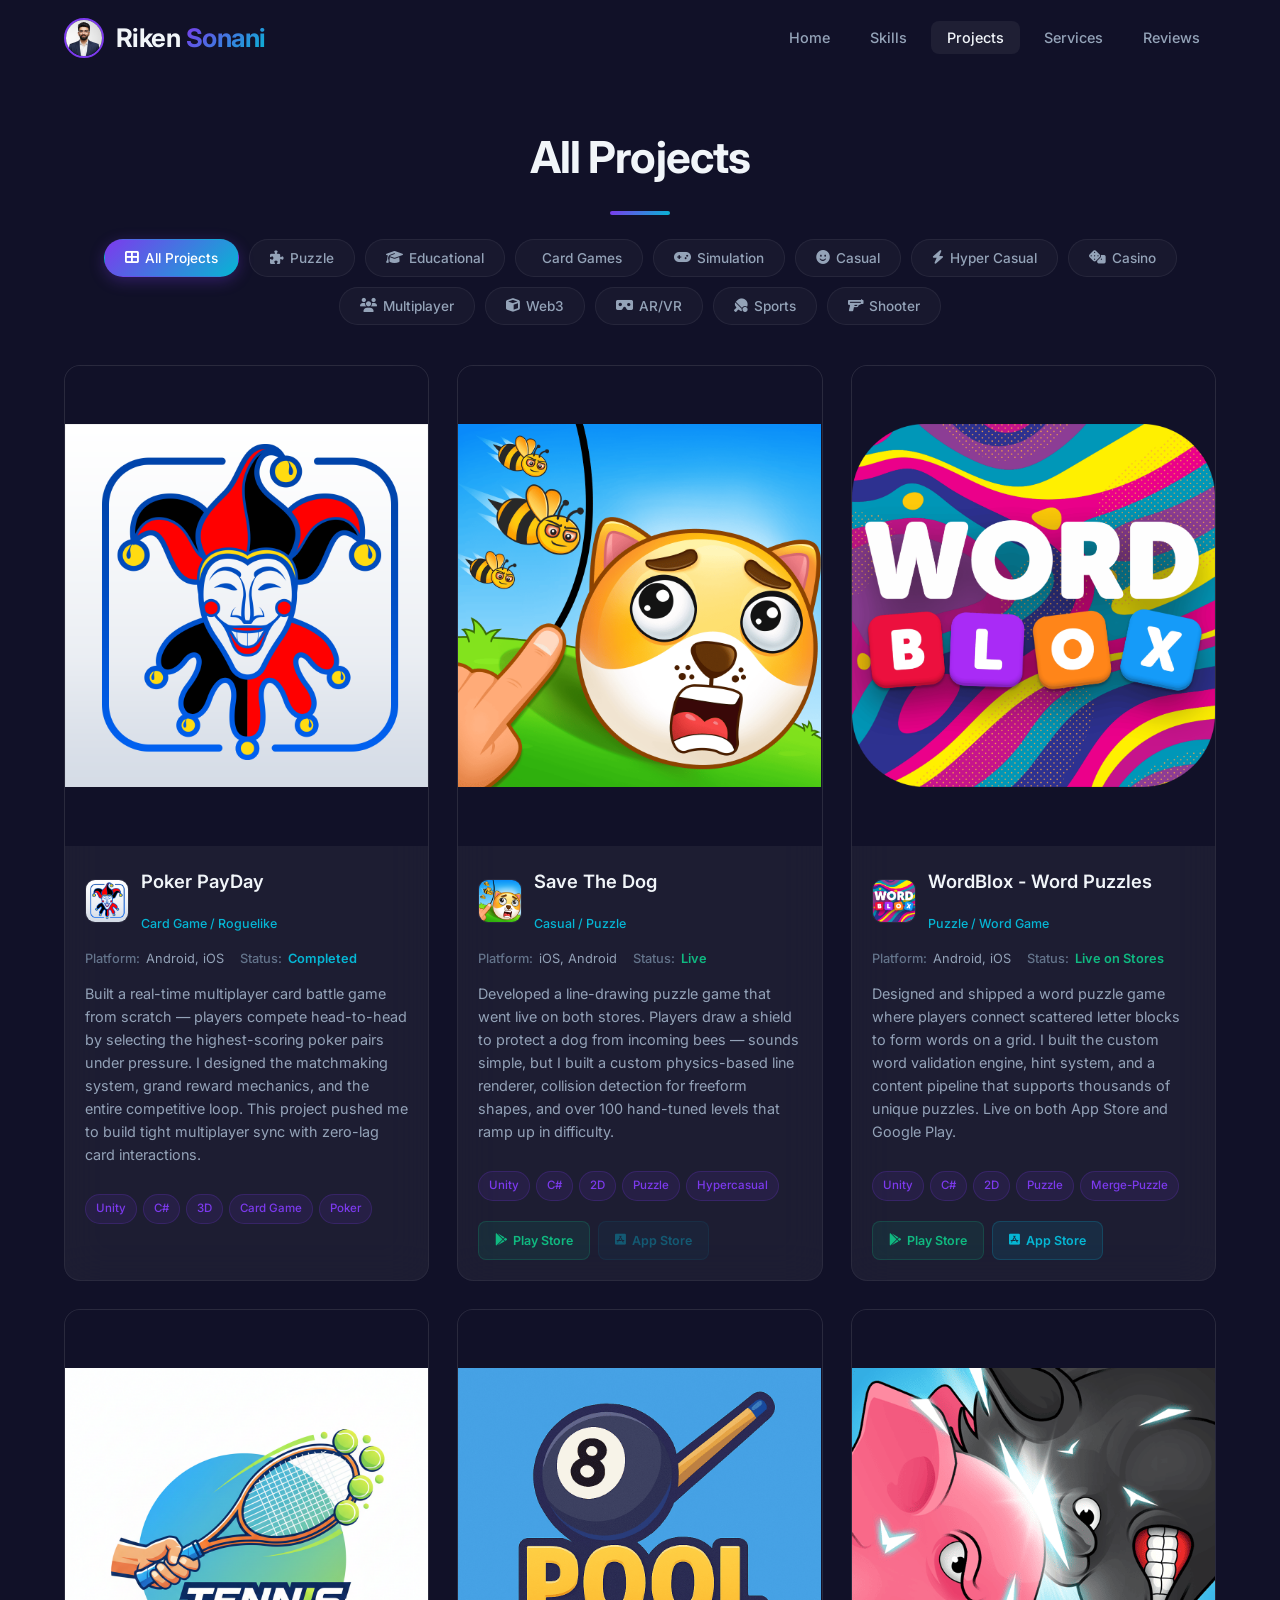
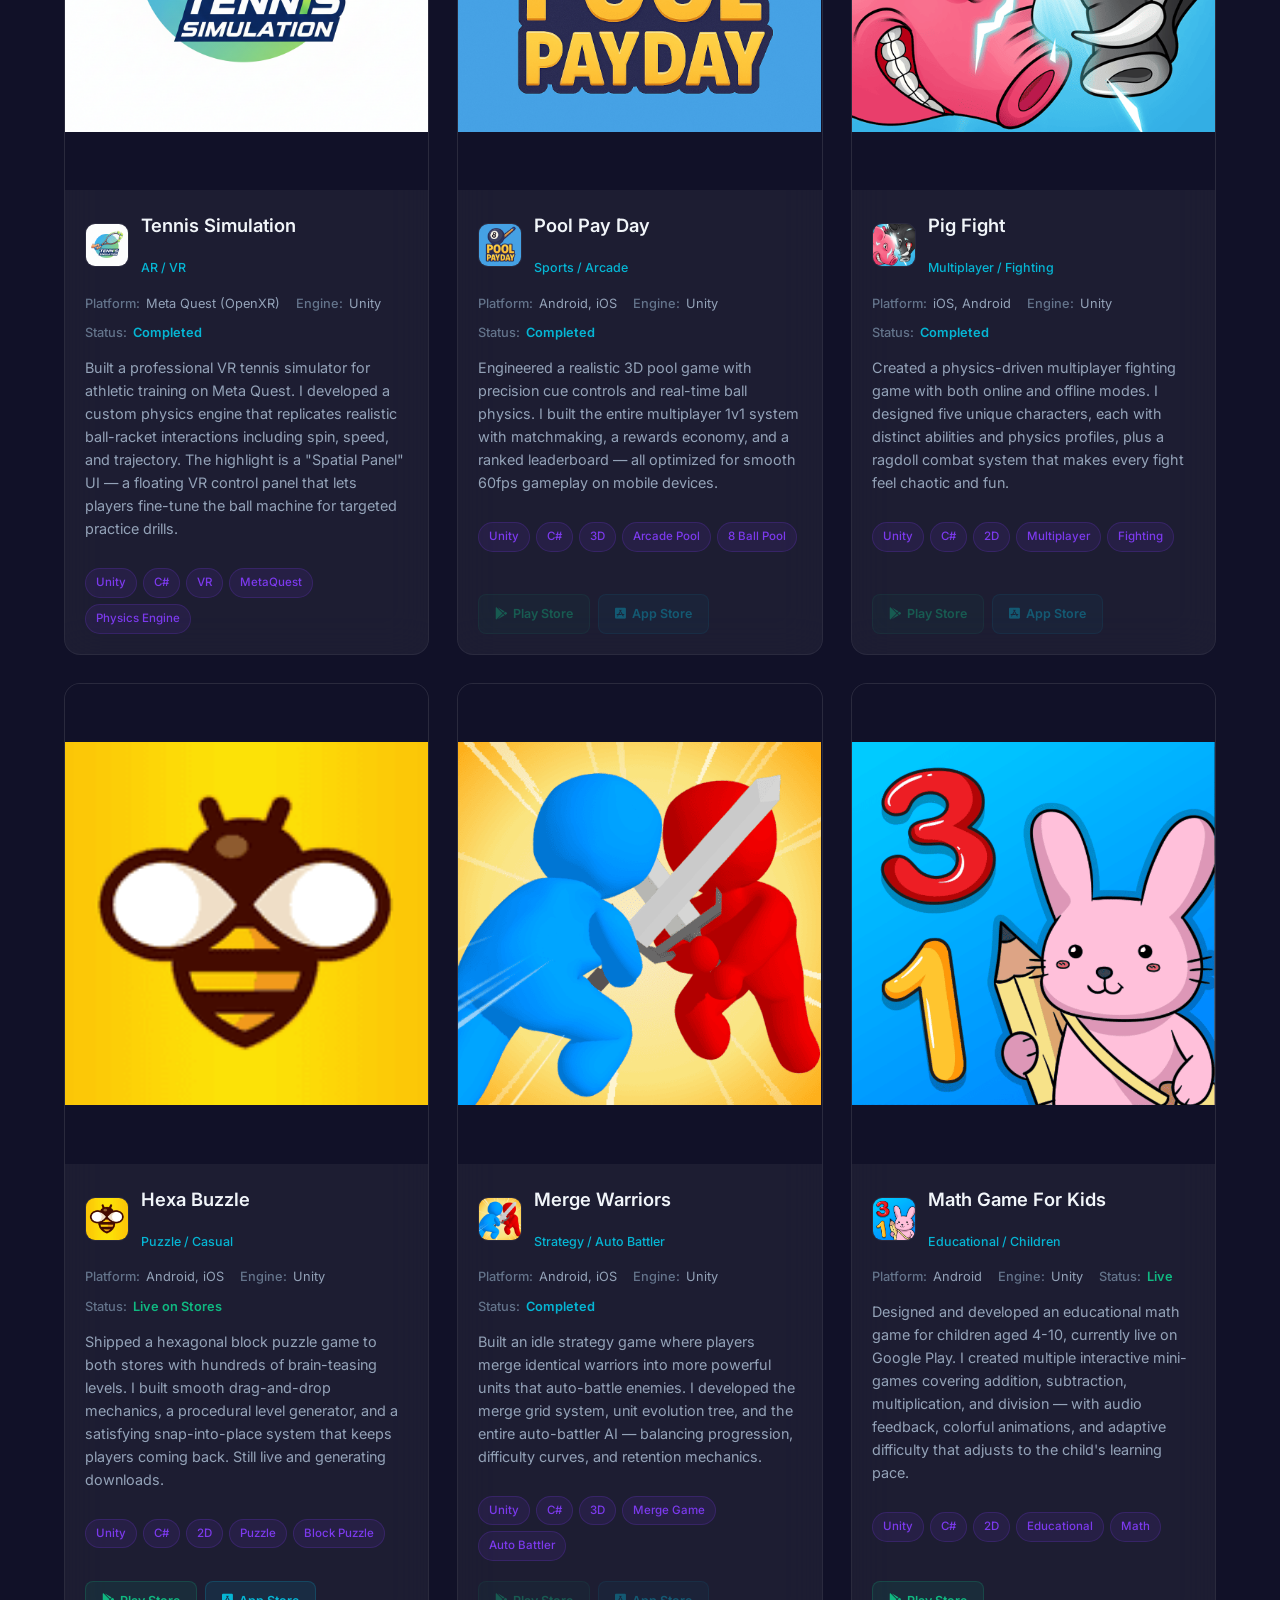
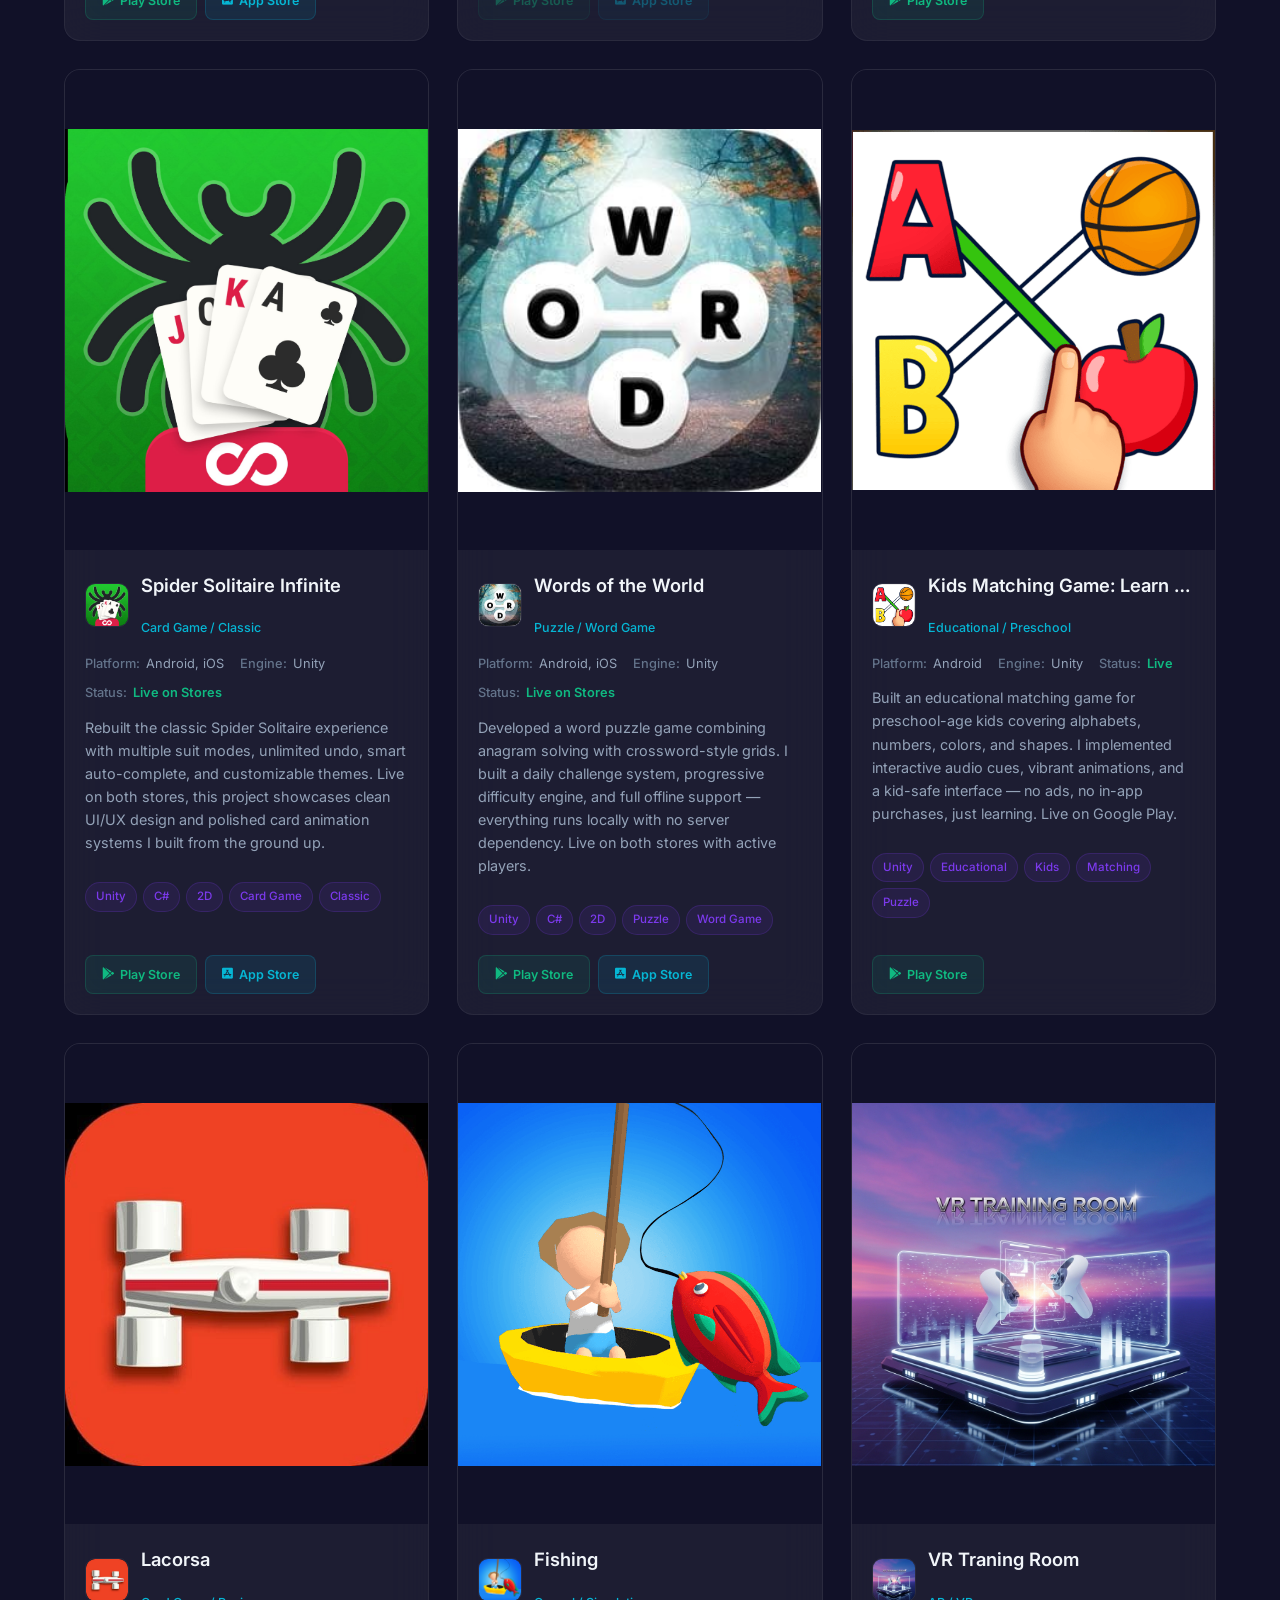
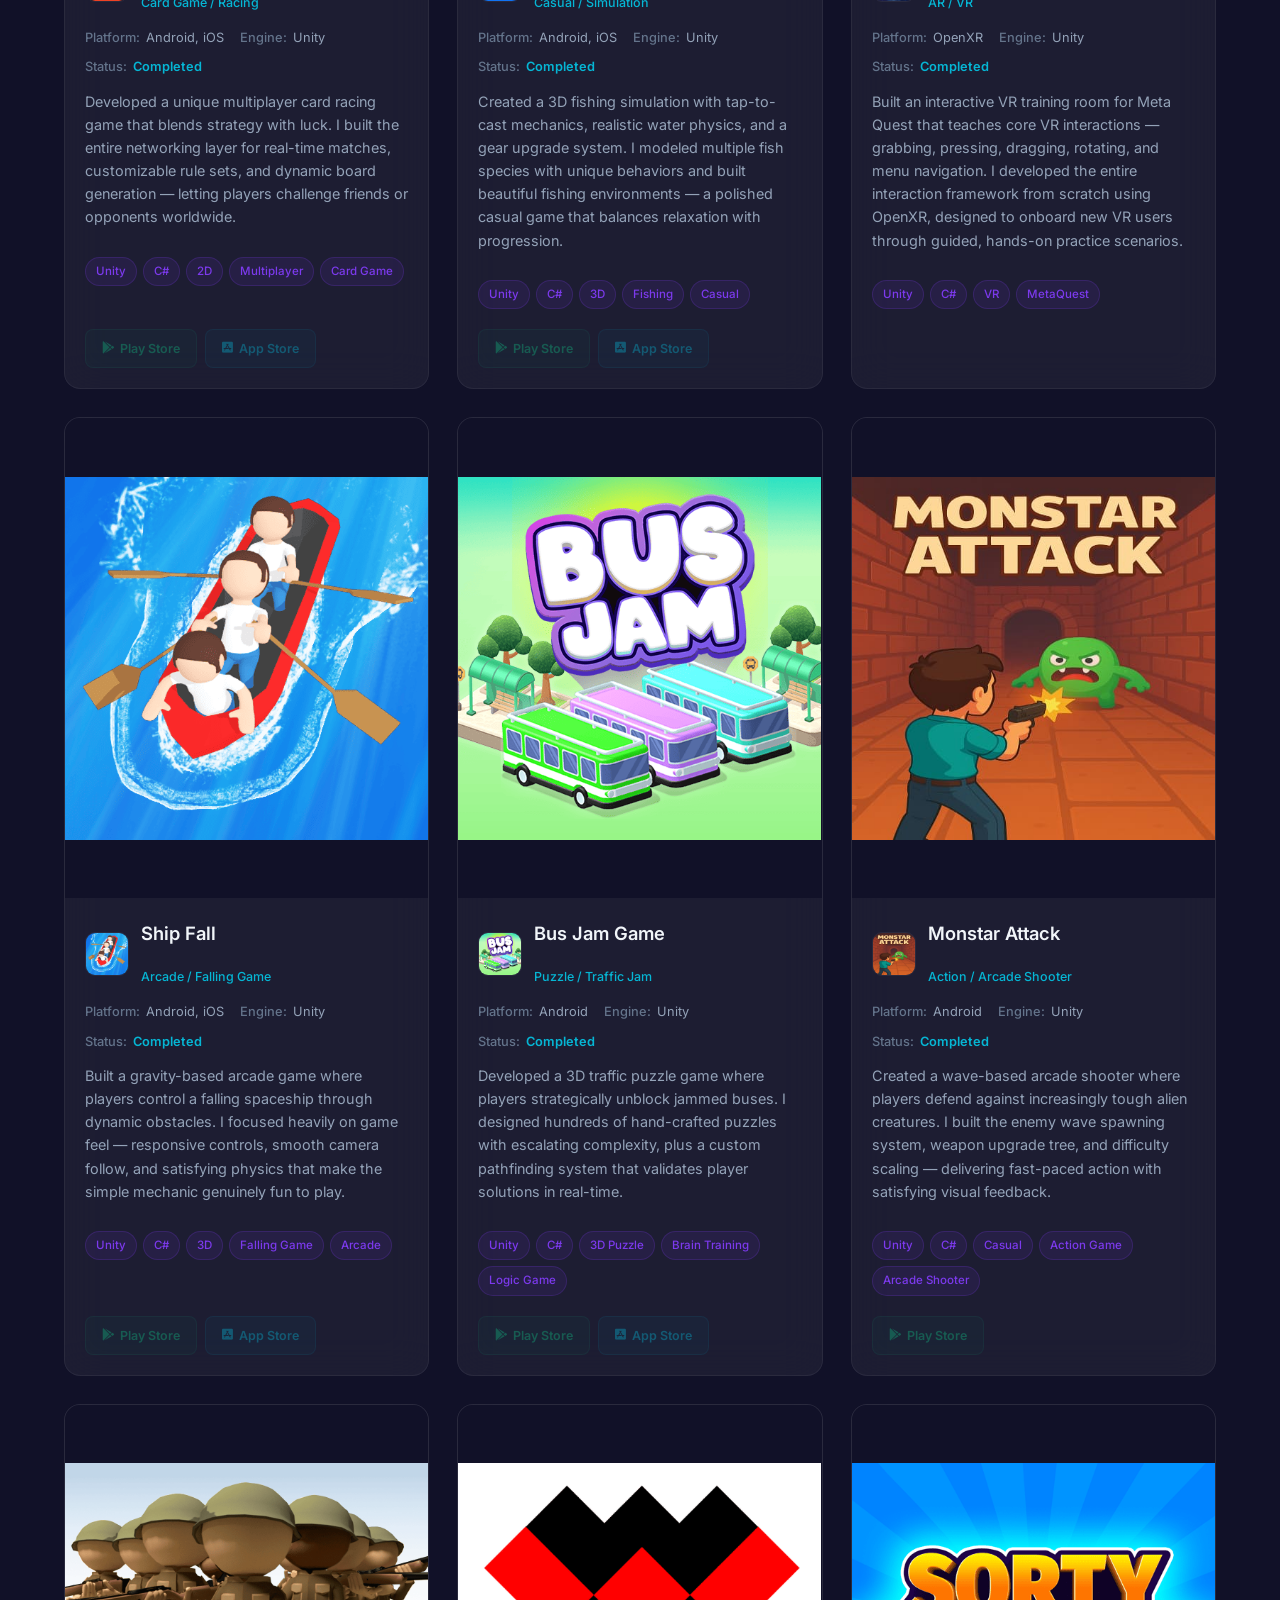
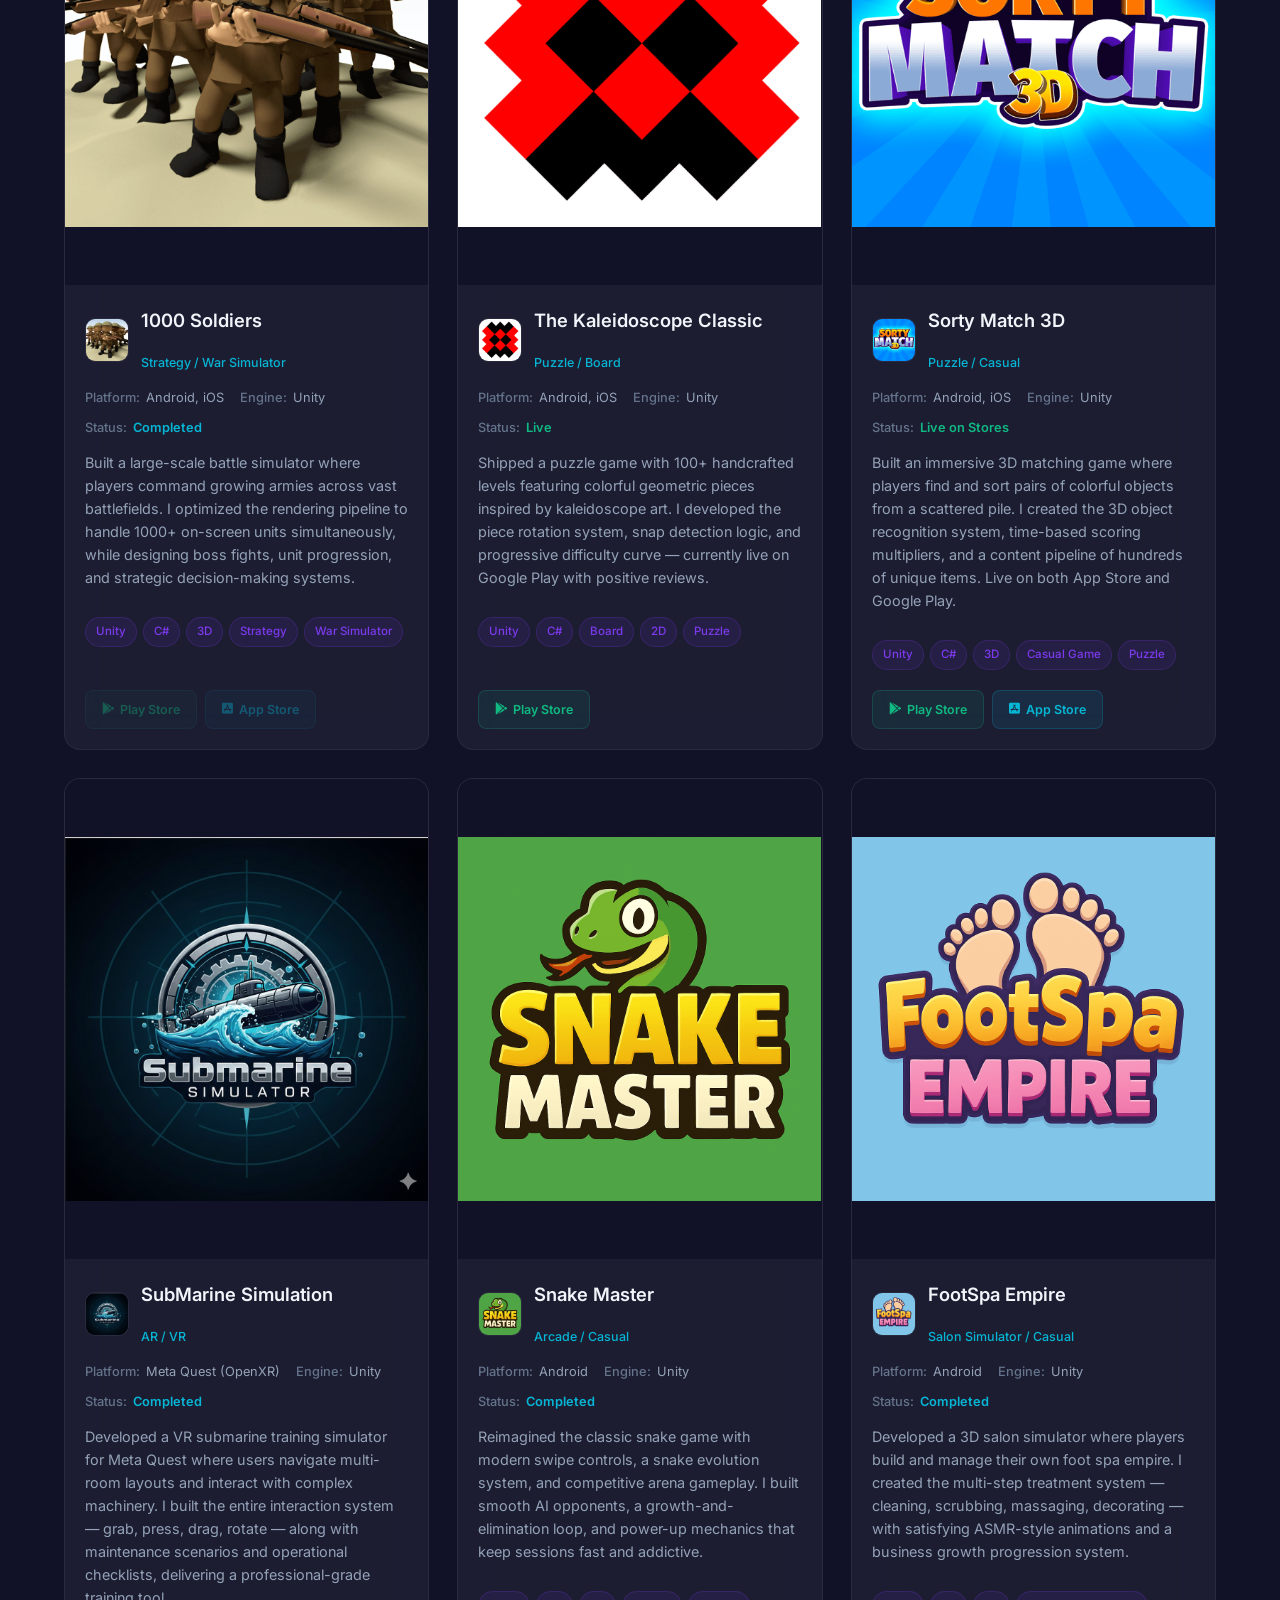
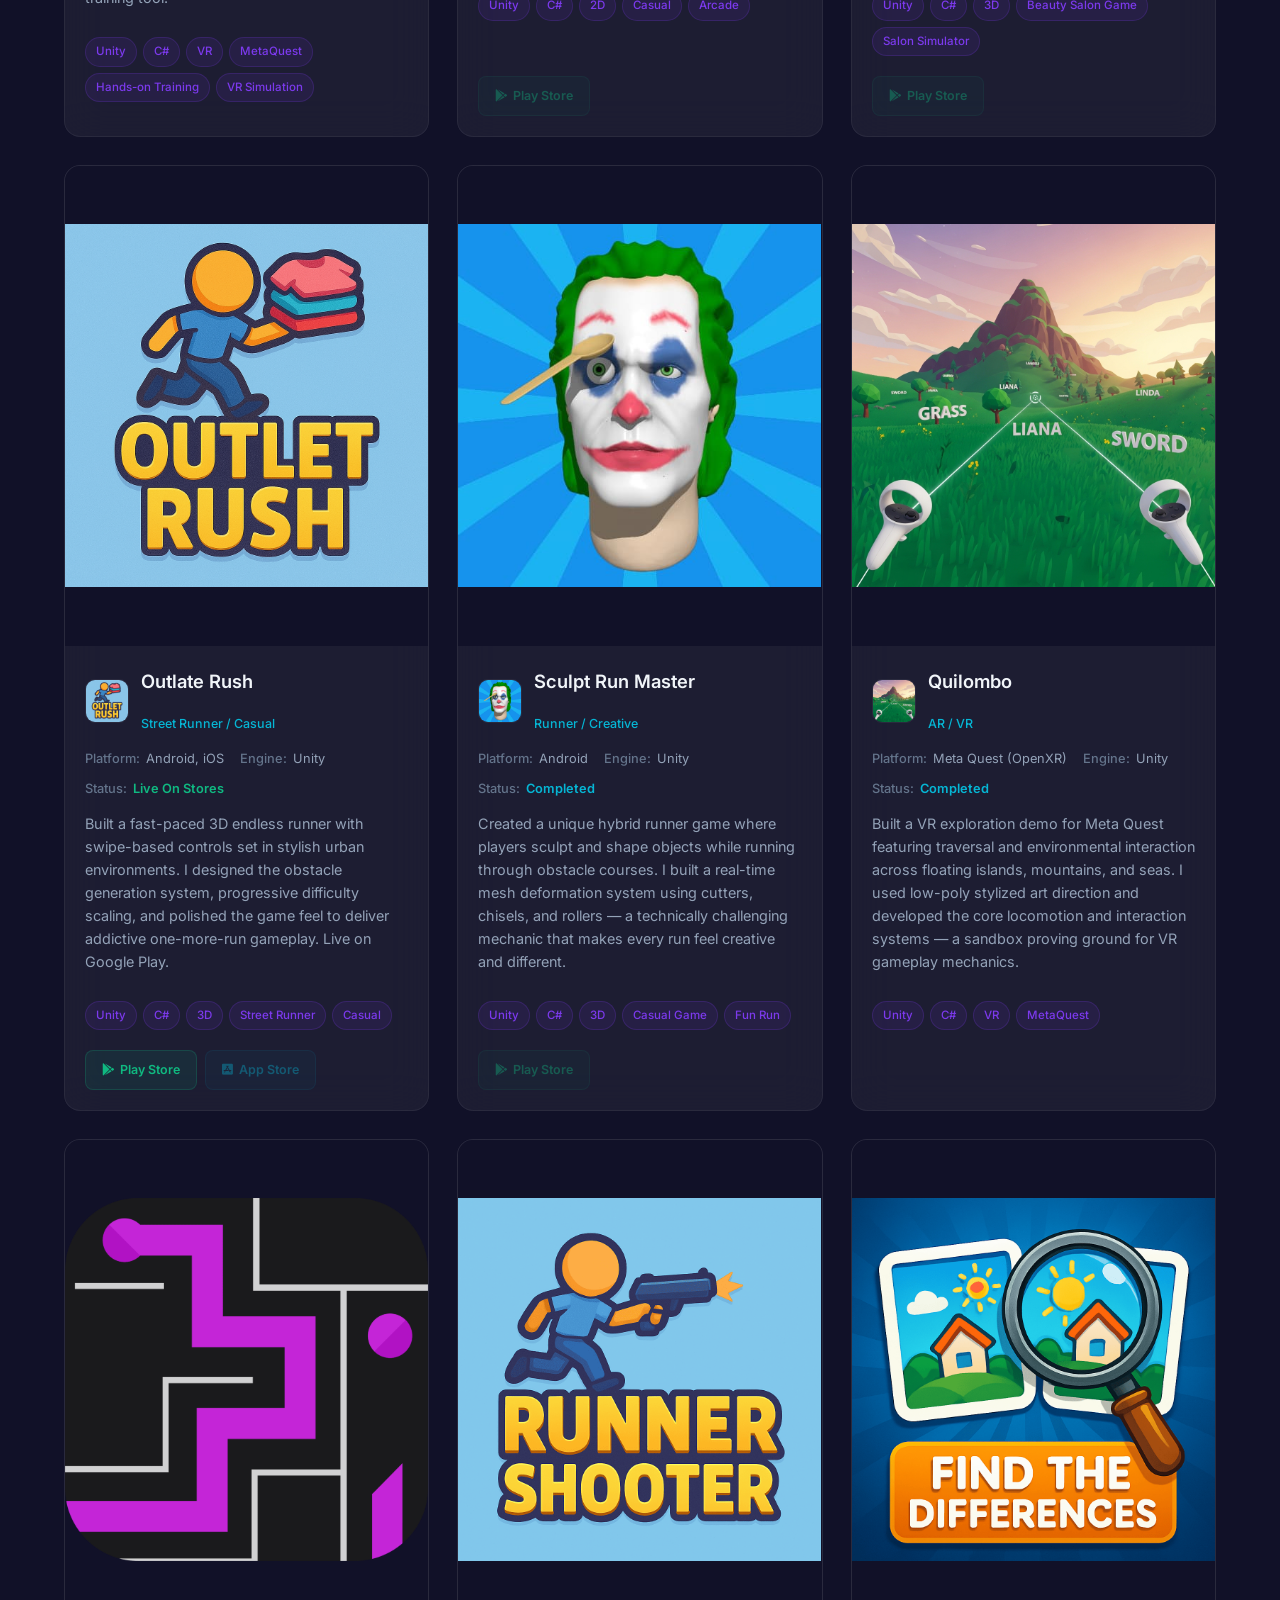
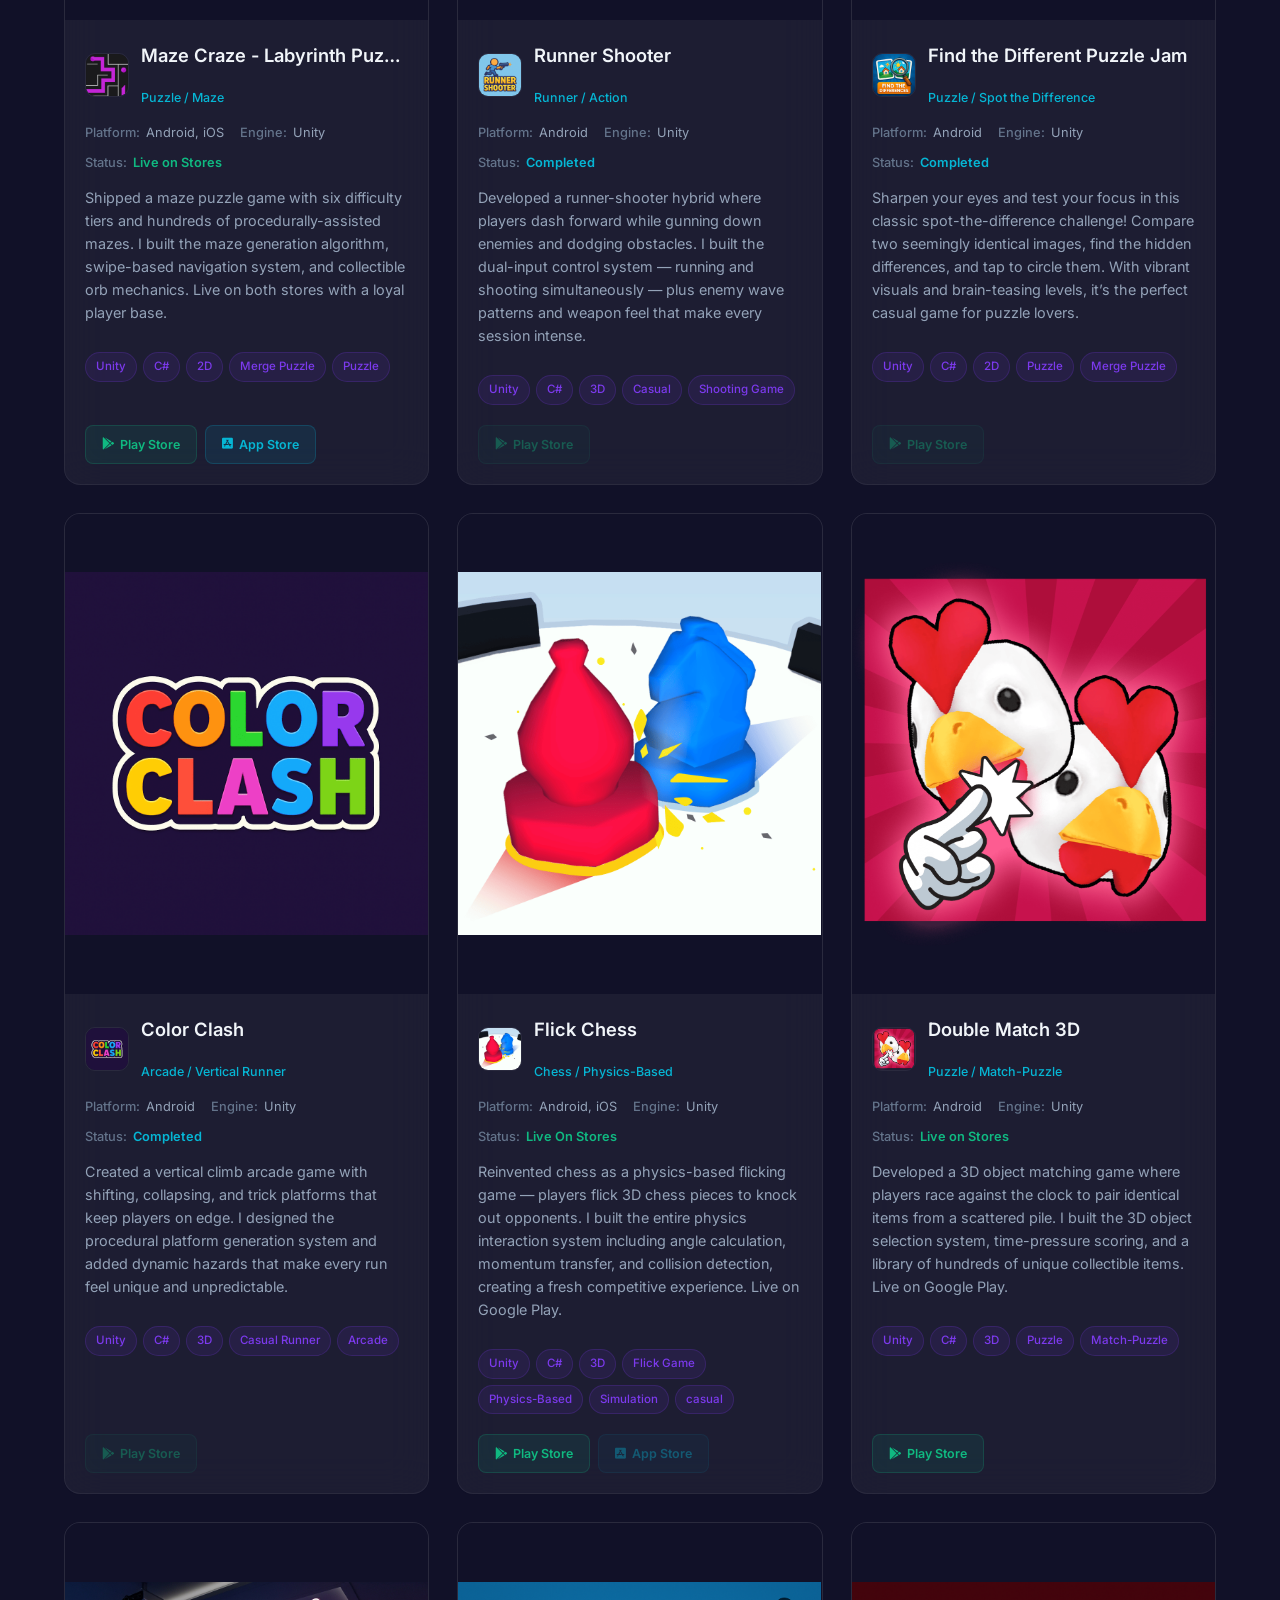
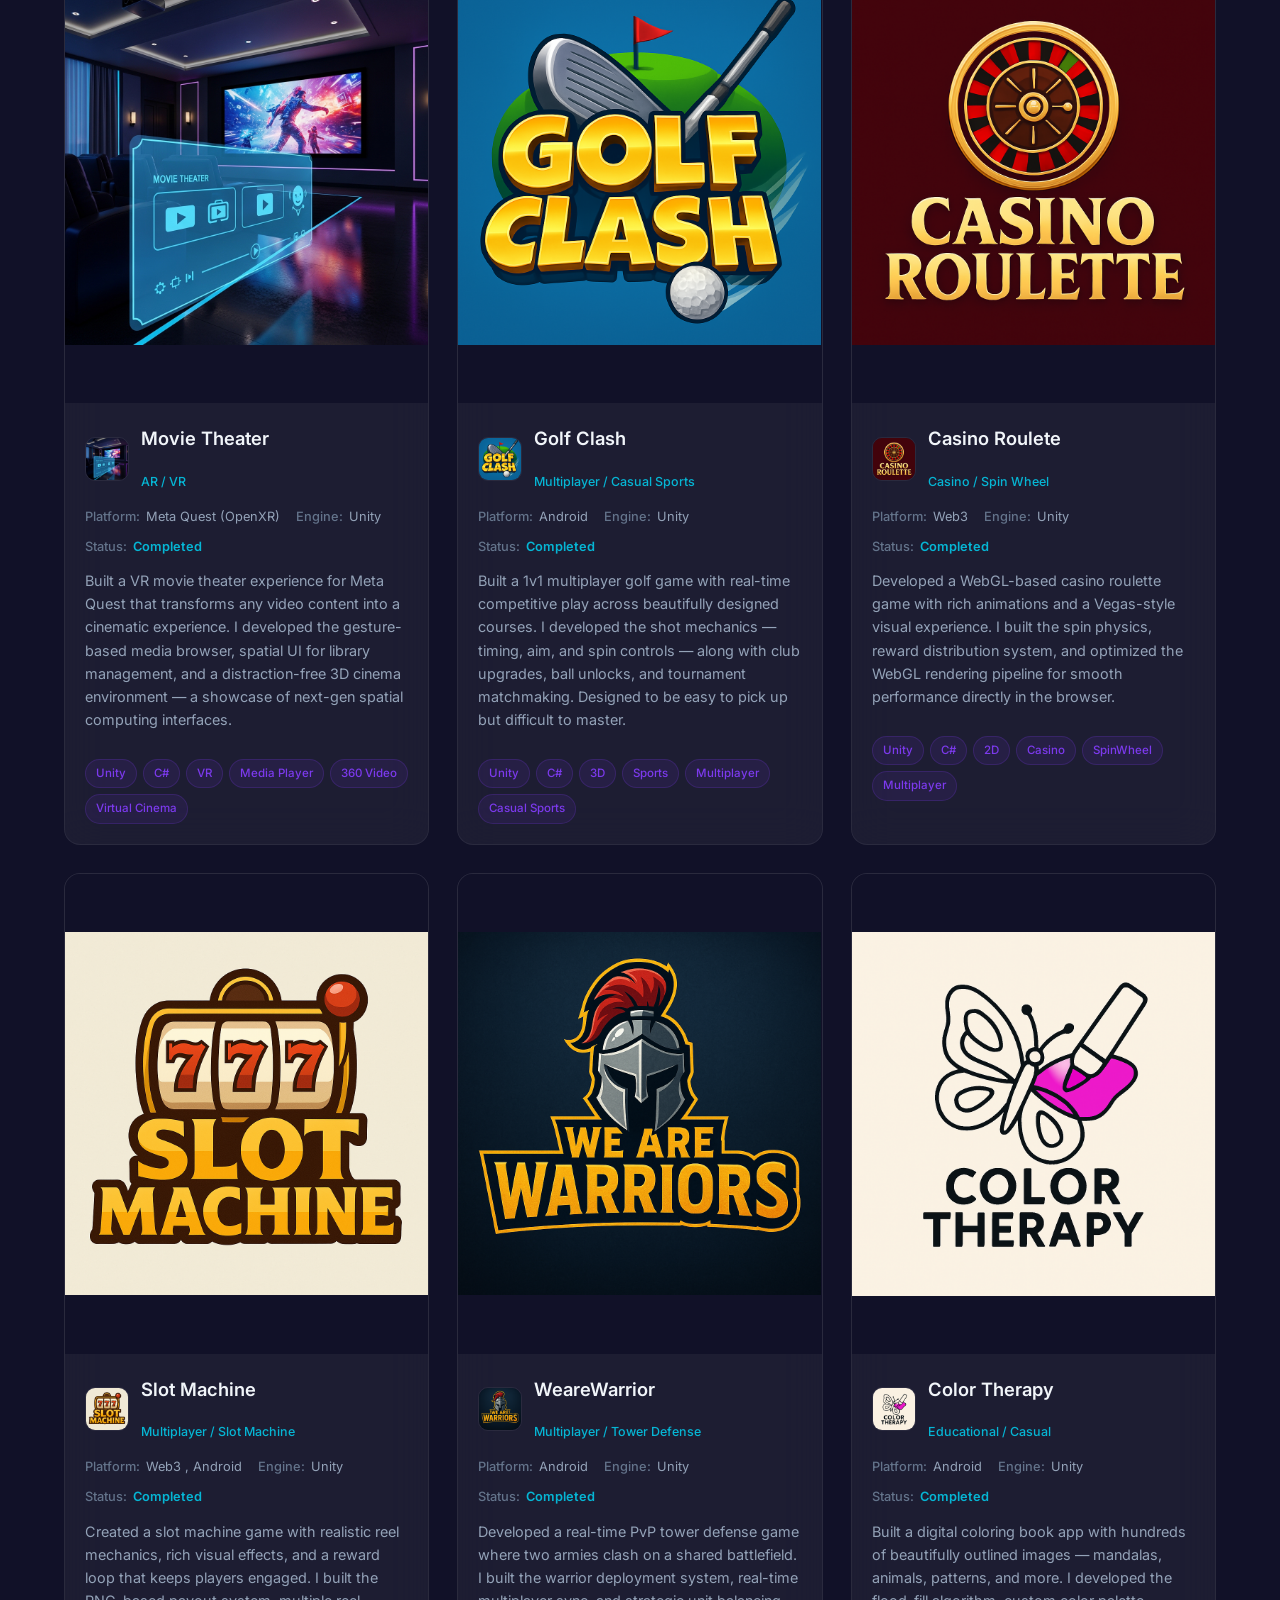
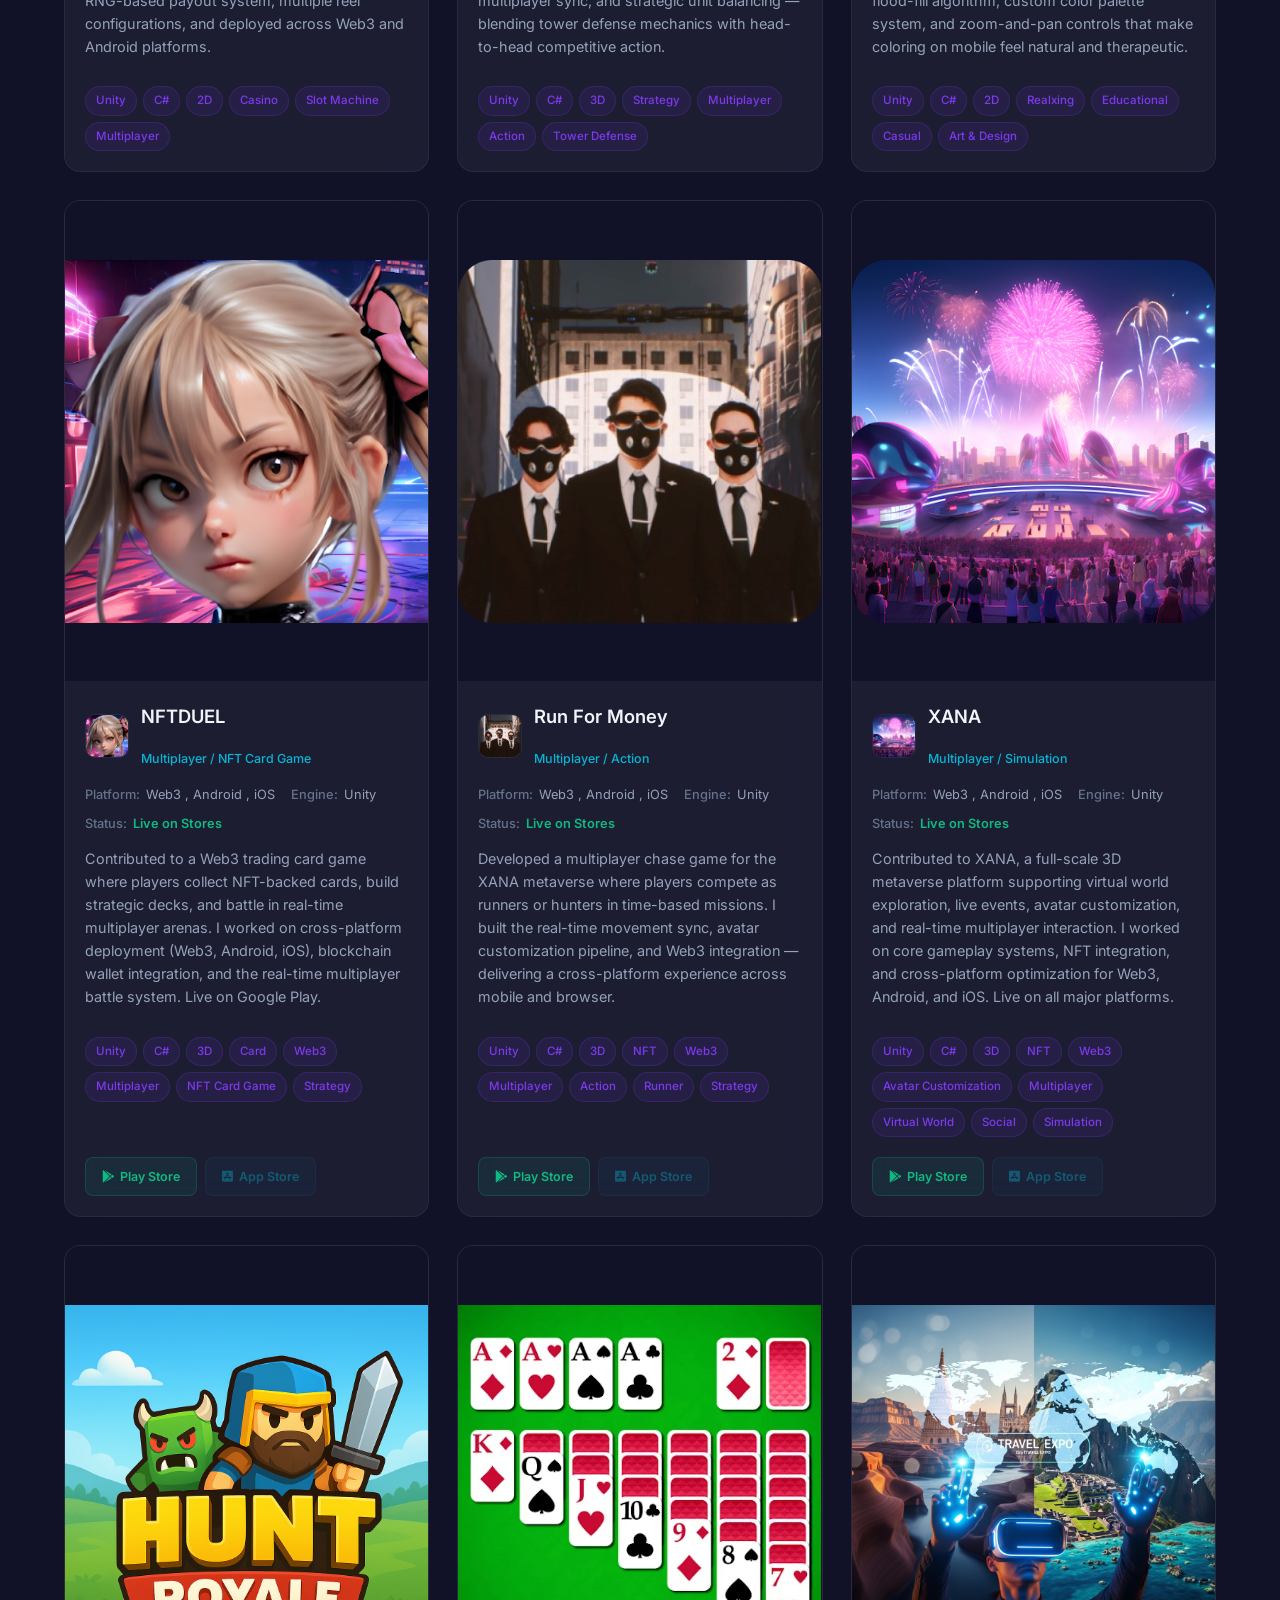
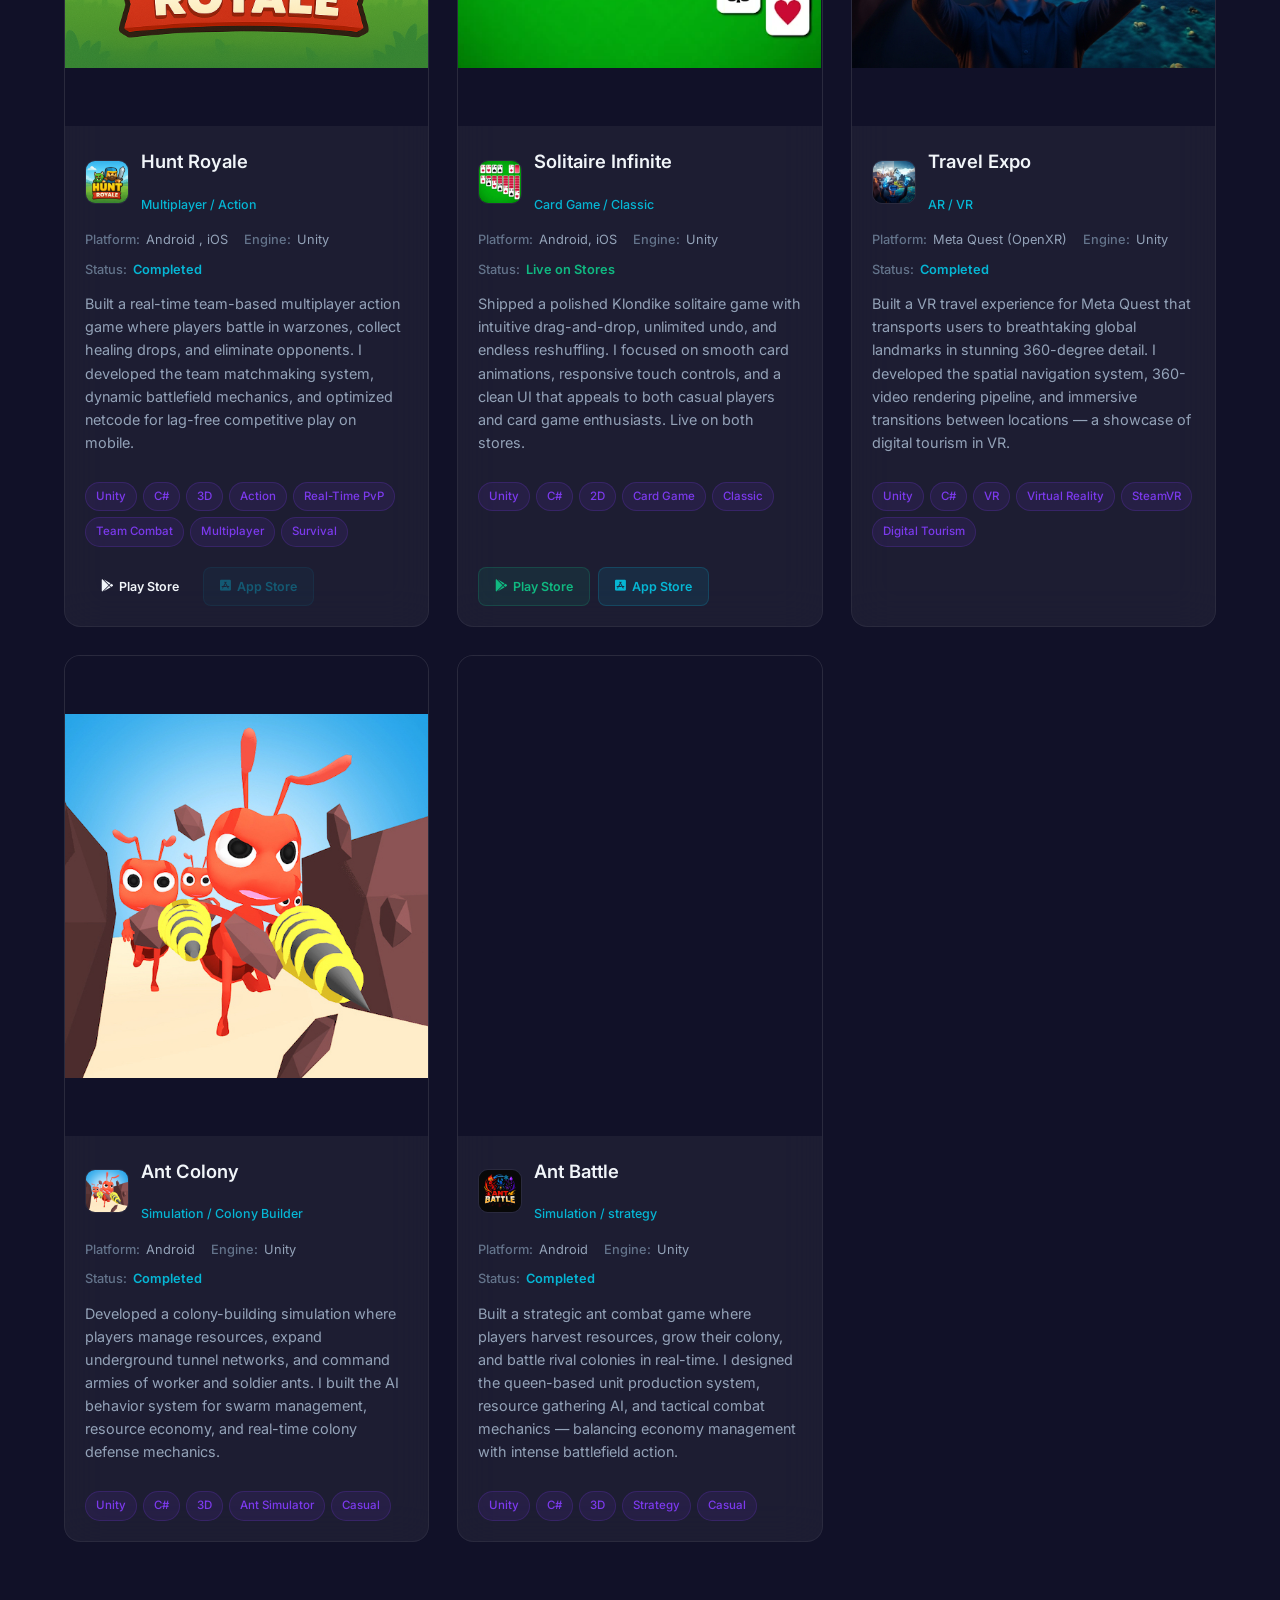
==== commit e76087bc: "Video Compress" ====
--- a/projects.html
+++ b/projects.html
@@ -1,4 +1,4 @@
-<!DOCTYPE html>
+﻿<!DOCTYPE html>
 <html lang="en">
 
 <head>
@@ -128,7 +128,10 @@
                                 <span class="status-completed">Completed</span>
                             </div>
                         </div>
-                        <p class="project-description">Built a real-time multiplayer card battle game from scratch — players compete head-to-head by selecting the highest-scoring poker pairs under pressure. I designed the matchmaking system, grand reward mechanics, and the entire competitive loop. This project pushed me to build tight multiplayer sync with zero-lag card interactions.</p>
+                        <p class="project-description">Built a real-time multiplayer card battle game from scratch —
+                            players compete head-to-head by selecting the highest-scoring poker pairs under pressure. I
+                            designed the matchmaking system, grand reward mechanics, and the entire competitive loop.
+                            This project pushed me to build tight multiplayer sync with zero-lag card interactions.</p>
                         <div class="project-technologies">
                             <span class="tech-tag">Unity</span>
                             <span class="tech-tag">C#</span>
@@ -177,7 +180,10 @@
                                 <span class="status-live">Live</span>
                             </div>
                         </div>
-                        <p class="project-description">Developed a line-drawing puzzle game that went live on both stores. Players draw a shield to protect a dog from incoming bees — sounds simple, but I built a custom physics-based line renderer, collision detection for freeform shapes, and over 100 hand-tuned levels that ramp up in difficulty.</p>
+                        <p class="project-description">Developed a line-drawing puzzle game that went live on both
+                            stores. Players draw a shield to protect a dog from incoming bees — sounds simple, but I
+                            built a custom physics-based line renderer, collision detection for freeform shapes, and
+                            over 100 hand-tuned levels that ramp up in difficulty.</p>
                         <div class="project-technologies">
                             <span class="tech-tag">Unity</span>
                             <span class="tech-tag">C#</span>
@@ -227,7 +233,10 @@
                                 <span class="status-live">Live on Stores</span>
                             </div>
                         </div>
-                        <p class="project-description">Designed and shipped a word puzzle game where players connect scattered letter blocks to form words on a grid. I built the custom word validation engine, hint system, and a content pipeline that supports thousands of unique puzzles. Live on both App Store and Google Play.</p>
+                        <p class="project-description">Designed and shipped a word puzzle game where players connect
+                            scattered letter blocks to form words on a grid. I built the custom word validation engine,
+                            hint system, and a content pipeline that supports thousands of unique puzzles. Live on both
+                            App Store and Google Play.</p>
                         <!-- 
                         <div class="project-features">
                             <h4>Key Features:</h4>
@@ -294,7 +303,11 @@
                                 <span class="status-completed">Completed</span>
                             </div>
                         </div>
-                        <p class="project-description">Built a professional VR tennis simulator for athletic training on Meta Quest. I developed a custom physics engine that replicates realistic ball-racket interactions including spin, speed, and trajectory. The highlight is a "Spatial Panel" UI — a floating VR control panel that lets players fine-tune the ball machine for targeted practice drills.</p>
+                        <p class="project-description">Built a professional VR tennis simulator for athletic training on
+                            Meta Quest. I developed a custom physics engine that replicates realistic ball-racket
+                            interactions including spin, speed, and trajectory. The highlight is a "Spatial Panel" UI —
+                            a floating VR control panel that lets players fine-tune the ball machine for targeted
+                            practice drills.</p>
                         <div class="project-technologies">
                             <span class="tech-tag">Unity</span>
                             <span class="tech-tag">C#</span>
@@ -338,7 +351,10 @@
                                 <span class="status-completed">Completed</span>
                             </div>
                         </div>
-                        <p class="project-description">Engineered a realistic 3D pool game with precision cue controls and real-time ball physics. I built the entire multiplayer 1v1 system with matchmaking, a rewards economy, and a ranked leaderboard — all optimized for smooth 60fps gameplay on mobile devices.</p>
+                        <p class="project-description">Engineered a realistic 3D pool game with precision cue controls
+                            and real-time ball physics. I built the entire multiplayer 1v1 system with matchmaking, a
+                            rewards economy, and a ranked leaderboard — all optimized for smooth 60fps gameplay on
+                            mobile devices.</p>
                         <!-- 
                         <div class="project-features">
                             <h4>Key Features:</h4>
@@ -403,7 +419,10 @@
                                 <span class="status-completed">Completed</span>
                             </div>
                         </div>
-                        <p class="project-description">Created a physics-driven multiplayer fighting game with both online and offline modes. I designed five unique characters, each with distinct abilities and physics profiles, plus a ragdoll combat system that makes every fight feel chaotic and fun.</p>
+                        <p class="project-description">Created a physics-driven multiplayer fighting game with both
+                            online and offline modes. I designed five unique characters, each with distinct abilities
+                            and physics profiles, plus a ragdoll combat system that makes every fight feel chaotic and
+                            fun.</p>
                         <!-- 
                         <div class="project-features">
                             <h4>Key Features:</h4>
@@ -468,7 +487,10 @@
                                 <span class="status-live">Live on Stores</span>
                             </div>
                         </div>
-                        <p class="project-description">Shipped a hexagonal block puzzle game to both stores with hundreds of brain-teasing levels. I built smooth drag-and-drop mechanics, a procedural level generator, and a satisfying snap-into-place system that keeps players coming back. Still live and generating downloads.</p>
+                        <p class="project-description">Shipped a hexagonal block puzzle game to both stores with
+                            hundreds of brain-teasing levels. I built smooth drag-and-drop mechanics, a procedural level
+                            generator, and a satisfying snap-into-place system that keeps players coming back. Still
+                            live and generating downloads.</p>
                         <!-- 
                         <div class="project-features">
                             <h4>Key Features:</h4>
@@ -535,7 +557,10 @@
                                 <span class="status-completed">Completed</span>
                             </div>
                         </div>
-                        <p class="project-description">Built an idle strategy game where players merge identical warriors into more powerful units that auto-battle enemies. I developed the merge grid system, unit evolution tree, and the entire auto-battler AI — balancing progression, difficulty curves, and retention mechanics.</p>
+                        <p class="project-description">Built an idle strategy game where players merge identical
+                            warriors into more powerful units that auto-battle enemies. I developed the merge grid
+                            system, unit evolution tree, and the entire auto-battler AI — balancing progression,
+                            difficulty curves, and retention mechanics.</p>
                         <div class="project-technologies">
                             <span class="tech-tag">Unity</span>
                             <span class="tech-tag">C#</span>
@@ -588,7 +613,10 @@
                                 <span class="status-live">Live</span>
                             </div>
                         </div>
-                        <p class="project-description">Designed and developed an educational math game for children aged 4-10, currently live on Google Play. I created multiple interactive mini-games covering addition, subtraction, multiplication, and division — with audio feedback, colorful animations, and adaptive difficulty that adjusts to the child's learning pace.</p>
+                        <p class="project-description">Designed and developed an educational math game for children aged
+                            4-10, currently live on Google Play. I created multiple interactive mini-games covering
+                            addition, subtraction, multiplication, and division — with audio feedback, colorful
+                            animations, and adaptive difficulty that adjusts to the child's learning pace.</p>
                         <div class="project-technologies">
                             <span class="tech-tag">Unity</span>
                             <span class="tech-tag">C#</span>
@@ -639,7 +667,10 @@
                                 <span class="status-live">Live on Stores</span>
                             </div>
                         </div>
-                        <p class="project-description">Rebuilt the classic Spider Solitaire experience with multiple suit modes, unlimited undo, smart auto-complete, and customizable themes. Live on both stores, this project showcases clean UI/UX design and polished card animation systems I built from the ground up.</p>
+                        <p class="project-description">Rebuilt the classic Spider Solitaire experience with multiple
+                            suit modes, unlimited undo, smart auto-complete, and customizable themes. Live on both
+                            stores, this project showcases clean UI/UX design and polished card animation systems I
+                            built from the ground up.</p>
                         <div class="project-technologies">
                             <span class="tech-tag">Unity</span>
                             <span class="tech-tag">C#</span>
@@ -695,7 +726,10 @@
                                 <span class="status-live">Live on Stores</span>
                             </div>
                         </div>
-                        <p class="project-description">Developed a word puzzle game combining anagram solving with crossword-style grids. I built a daily challenge system, progressive difficulty engine, and full offline support — everything runs locally with no server dependency. Live on both stores with active players.</p>
+                        <p class="project-description">Developed a word puzzle game combining anagram solving with
+                            crossword-style grids. I built a daily challenge system, progressive difficulty engine, and
+                            full offline support — everything runs locally with no server dependency. Live on both
+                            stores with active players.</p>
                         <div class="project-technologies">
                             <span class="tech-tag">Unity</span>
                             <span class="tech-tag">C#</span>
@@ -750,7 +784,10 @@
                                 <span class="status-live">Live</span>
                             </div>
                         </div>
-                        <p class="project-description">Built an educational matching game for preschool-age kids covering alphabets, numbers, colors, and shapes. I implemented interactive audio cues, vibrant animations, and a kid-safe interface — no ads, no in-app purchases, just learning. Live on Google Play.</p>
+                        <p class="project-description">Built an educational matching game for preschool-age kids
+                            covering alphabets, numbers, colors, and shapes. I implemented interactive audio cues,
+                            vibrant animations, and a kid-safe interface — no ads, no in-app purchases, just learning.
+                            Live on Google Play.</p>
                         <div class="project-technologies">
                             <span class="tech-tag">Unity</span>
                             <span class="tech-tag">Educational</span>
@@ -801,7 +838,10 @@
                                 <span class="status-completed">Completed</span>
                             </div>
                         </div>
-                        <p class="project-description">Developed a unique multiplayer card racing game that blends strategy with luck. I built the entire networking layer for real-time matches, customizable rule sets, and dynamic board generation — letting players challenge friends or opponents worldwide.</p>
+                        <p class="project-description">Developed a unique multiplayer card racing game that blends
+                            strategy with luck. I built the entire networking layer for real-time matches, customizable
+                            rule sets, and dynamic board generation — letting players challenge friends or opponents
+                            worldwide.</p>
                         <div class="project-technologies">
                             <span class="tech-tag">Unity</span>
                             <span class="tech-tag">C#</span>
@@ -854,7 +894,10 @@
                                 <span class="status-completed">Completed</span>
                             </div>
                         </div>
-                        <p class="project-description">Created a 3D fishing simulation with tap-to-cast mechanics, realistic water physics, and a gear upgrade system. I modeled multiple fish species with unique behaviors and built beautiful fishing environments — a polished casual game that balances relaxation with progression.</p>
+                        <p class="project-description">Created a 3D fishing simulation with tap-to-cast mechanics,
+                            realistic water physics, and a gear upgrade system. I modeled multiple fish species with
+                            unique behaviors and built beautiful fishing environments — a polished casual game that
+                            balances relaxation with progression.</p>
                         <div class="project-technologies">
                             <span class="tech-tag">Unity</span>
                             <span class="tech-tag">C#</span>
@@ -907,7 +950,10 @@
                                 <span class="status-completed">Completed</span>
                             </div>
                         </div>
-                        <p class="project-description">Built an interactive VR training room for Meta Quest that teaches core VR interactions — grabbing, pressing, dragging, rotating, and menu navigation. I developed the entire interaction framework from scratch using OpenXR, designed to onboard new VR users through guided, hands-on practice scenarios.</p>
+                        <p class="project-description">Built an interactive VR training room for Meta Quest that teaches
+                            core VR interactions — grabbing, pressing, dragging, rotating, and menu navigation. I
+                            developed the entire interaction framework from scratch using OpenXR, designed to onboard
+                            new VR users through guided, hands-on practice scenarios.</p>
                         <div class="project-technologies">
                             <span class="tech-tag">Unity</span>
                             <span class="tech-tag">C#</span>
@@ -958,7 +1004,10 @@
                                 <span class="status-completed">Completed</span>
                             </div>
                         </div>
-                        <p class="project-description">Built a gravity-based arcade game where players control a falling spaceship through dynamic obstacles. I focused heavily on game feel — responsive controls, smooth camera follow, and satisfying physics that make the simple mechanic genuinely fun to play.</p>
+                        <p class="project-description">Built a gravity-based arcade game where players control a falling
+                            spaceship through dynamic obstacles. I focused heavily on game feel — responsive controls,
+                            smooth camera follow, and satisfying physics that make the simple mechanic genuinely fun to
+                            play.</p>
                         <div class="project-technologies">
                             <span class="tech-tag">Unity</span>
                             <span class="tech-tag">C#</span>
@@ -1011,7 +1060,10 @@
                                 <span class="status-completed">Completed</span>
                             </div>
                         </div>
-                        <p class="project-description">Developed a 3D traffic puzzle game where players strategically unblock jammed buses. I designed hundreds of hand-crafted puzzles with escalating complexity, plus a custom pathfinding system that validates player solutions in real-time.</p>
+                        <p class="project-description">Developed a 3D traffic puzzle game where players strategically
+                            unblock jammed buses. I designed hundreds of hand-crafted puzzles with escalating
+                            complexity, plus a custom pathfinding system that validates player solutions in real-time.
+                        </p>
                         <div class="project-technologies">
                             <span class="tech-tag">Unity</span>
                             <span class="tech-tag">C#</span>
@@ -1118,7 +1170,10 @@
                                 <span class="status-completed">Completed</span>
                             </div>
                         </div>
-                        <p class="project-description">Created a wave-based arcade shooter where players defend against increasingly tough alien creatures. I built the enemy wave spawning system, weapon upgrade tree, and difficulty scaling — delivering fast-paced action with satisfying visual feedback.</p>
+                        <p class="project-description">Created a wave-based arcade shooter where players defend against
+                            increasingly tough alien creatures. I built the enemy wave spawning system, weapon upgrade
+                            tree, and difficulty scaling — delivering fast-paced action with satisfying visual feedback.
+                        </p>
                         <div class="project-technologies">
                             <span class="tech-tag">Unity</span>
                             <span class="tech-tag">C#</span>
@@ -1133,8 +1188,9 @@
                         </div>
                     </div>
                 </div>
+
                 <!-- Project: Opration Theater -->
-                <div class="project-item game arvr">
+                <!-- <div class="project-item game arvr">
                     <div class="project-media">
                         <div class="project-video">
                             <video loop muted playsinline preload="none" data-lazy="true"
@@ -1177,7 +1233,9 @@
                             <span class="tech-tag">Medical Simulation</span>
                         </div>
                     </div>
-                </div>
+                </div> -->
+
+
                 <!-- Project 18: 1000 Soldiers -->
                 <div class="project-item game simulation shooter">
                     <div class="project-media">
@@ -1212,7 +1270,10 @@
                                 <span class="status-completed">Completed</span>
                             </div>
                         </div>
-                        <p class="project-description">Built a large-scale battle simulator where players command growing armies across vast battlefields. I optimized the rendering pipeline to handle 1000+ on-screen units simultaneously, while designing boss fights, unit progression, and strategic decision-making systems.</p>
+                        <p class="project-description">Built a large-scale battle simulator where players command
+                            growing armies across vast battlefields. I optimized the rendering pipeline to handle 1000+
+                            on-screen units simultaneously, while designing boss fights, unit progression, and strategic
+                            decision-making systems.</p>
                         <!-- 
                         <div class="project-features">
                             <h4>Key Features:</h4>
@@ -1277,7 +1338,10 @@
                                 <span class="status-live">Live</span>
                             </div>
                         </div>
-                        <p class="project-description">Shipped a puzzle game with 100+ handcrafted levels featuring colorful geometric pieces inspired by kaleidoscope art. I developed the piece rotation system, snap detection logic, and progressive difficulty curve — currently live on Google Play with positive reviews.</p>
+                        <p class="project-description">Shipped a puzzle game with 100+ handcrafted levels featuring
+                            colorful geometric pieces inspired by kaleidoscope art. I developed the piece rotation
+                            system, snap detection logic, and progressive difficulty curve — currently live on Google
+                            Play with positive reviews.</p>
                         <!-- 
                         <div class="project-features">
                             <h4>Key Features:</h4>
@@ -1340,7 +1404,10 @@
                                 <span class="status-live">Live on Stores</span>
                             </div>
                         </div>
-                        <p class="project-description">Built an immersive 3D matching game where players find and sort pairs of colorful objects from a scattered pile. I created the 3D object recognition system, time-based scoring multipliers, and a content pipeline of hundreds of unique items. Live on both App Store and Google Play.</p>
+                        <p class="project-description">Built an immersive 3D matching game where players find and sort
+                            pairs of colorful objects from a scattered pile. I created the 3D object recognition system,
+                            time-based scoring multipliers, and a content pipeline of hundreds of unique items. Live on
+                            both App Store and Google Play.</p>
                         <!-- 
                         <div class="project-features">
                             <h4>Key Features:</h4>
@@ -1408,7 +1475,10 @@
                                 <span class="status-completed">Completed</span>
                             </div>
                         </div>
-                        <p class="project-description">Developed a VR submarine training simulator for Meta Quest where users navigate multi-room layouts and interact with complex machinery. I built the entire interaction system — grab, press, drag, rotate — along with maintenance scenarios and operational checklists, delivering a professional-grade training tool.</p>
+                        <p class="project-description">Developed a VR submarine training simulator for Meta Quest where
+                            users navigate multi-room layouts and interact with complex machinery. I built the entire
+                            interaction system — grab, press, drag, rotate — along with maintenance scenarios and
+                            operational checklists, delivering a professional-grade training tool.</p>
                         <div class="project-technologies">
                             <span class="tech-tag">Unity</span>
                             <span class="tech-tag">C#</span>
@@ -1454,7 +1524,10 @@
                                 <span class="status-completed">Completed</span>
                             </div>
                         </div>
-                        <p class="project-description">Reimagined the classic snake game with modern swipe controls, a snake evolution system, and competitive arena gameplay. I built smooth AI opponents, a growth-and-elimination loop, and power-up mechanics that keep sessions fast and addictive.</p>
+                        <p class="project-description">Reimagined the classic snake game with modern swipe controls, a
+                            snake evolution system, and competitive arena gameplay. I built smooth AI opponents, a
+                            growth-and-elimination loop, and power-up mechanics that keep sessions fast and addictive.
+                        </p>
                         <!-- 
                         <div class="project-features">
                             <h4>Key Features:</h4>
@@ -1516,7 +1589,10 @@
                                 <span class="status-completed">Completed</span>
                             </div>
                         </div>
-                        <p class="project-description">Developed a 3D salon simulator where players build and manage their own foot spa empire. I created the multi-step treatment system — cleaning, scrubbing, massaging, decorating — with satisfying ASMR-style animations and a business growth progression system.</p>
+                        <p class="project-description">Developed a 3D salon simulator where players build and manage
+                            their own foot spa empire. I created the multi-step treatment system — cleaning, scrubbing,
+                            massaging, decorating — with satisfying ASMR-style animations and a business growth
+                            progression system.</p>
                         <div class="project-technologies">
                             <span class="tech-tag">Unity</span>
                             <span class="tech-tag">C#</span>
@@ -1566,7 +1642,10 @@
                                 <span class="status-live">Live On Stores</span>
                             </div>
                         </div>
-                        <p class="project-description">Built a fast-paced 3D endless runner with swipe-based controls set in stylish urban environments. I designed the obstacle generation system, progressive difficulty scaling, and polished the game feel to deliver addictive one-more-run gameplay. Live on Google Play.</p>
+                        <p class="project-description">Built a fast-paced 3D endless runner with swipe-based controls
+                            set in stylish urban environments. I designed the obstacle generation system, progressive
+                            difficulty scaling, and polished the game feel to deliver addictive one-more-run gameplay.
+                            Live on Google Play.</p>
                         <div class="project-technologies">
                             <span class="tech-tag">Unity</span>
                             <span class="tech-tag">C#</span>
@@ -1620,7 +1699,10 @@
                                 <span class="status-completed">Completed</span>
                             </div>
                         </div>
-                        <p class="project-description">Created a unique hybrid runner game where players sculpt and shape objects while running through obstacle courses. I built a real-time mesh deformation system using cutters, chisels, and rollers — a technically challenging mechanic that makes every run feel creative and different.</p>
+                        <p class="project-description">Created a unique hybrid runner game where players sculpt and
+                            shape objects while running through obstacle courses. I built a real-time mesh deformation
+                            system using cutters, chisels, and rollers — a technically challenging mechanic that makes
+                            every run feel creative and different.</p>
                         <div class="project-technologies">
                             <span class="tech-tag">Unity</span>
                             <span class="tech-tag">C#</span>
@@ -1672,7 +1754,10 @@
                                 <span class="status-completed">Completed</span>
                             </div>
                         </div>
-                        <p class="project-description">Built a VR exploration demo for Meta Quest featuring traversal and environmental interaction across floating islands, mountains, and seas. I used low-poly stylized art direction and developed the core locomotion and interaction systems — a sandbox proving ground for VR gameplay mechanics.</p>
+                        <p class="project-description">Built a VR exploration demo for Meta Quest featuring traversal
+                            and environmental interaction across floating islands, mountains, and seas. I used low-poly
+                            stylized art direction and developed the core locomotion and interaction systems — a sandbox
+                            proving ground for VR gameplay mechanics.</p>
                         <div class="project-technologies">
                             <span class="tech-tag">Unity</span>
                             <span class="tech-tag">C#</span>
@@ -1717,7 +1802,10 @@
                                 <span class="status-live">Live on Stores</span>
                             </div>
                         </div>
-                        <p class="project-description">Shipped a maze puzzle game with six difficulty tiers and hundreds of procedurally-assisted mazes. I built the maze generation algorithm, swipe-based navigation system, and collectible orb mechanics. Live on both stores with a loyal player base.</p>
+                        <p class="project-description">Shipped a maze puzzle game with six difficulty tiers and hundreds
+                            of procedurally-assisted mazes. I built the maze generation algorithm, swipe-based
+                            navigation system, and collectible orb mechanics. Live on both stores with a loyal player
+                            base.</p>
                         <div class="project-technologies">
                             <span class="tech-tag">Unity</span>
                             <span class="tech-tag">C#</span>
@@ -1772,7 +1860,10 @@
                                 <span class="status-completed">Completed</span>
                             </div>
                         </div>
-                        <p class="project-description">Developed a runner-shooter hybrid where players dash forward while gunning down enemies and dodging obstacles. I built the dual-input control system — running and shooting simultaneously — plus enemy wave patterns and weapon feel that make every session intense.</p>
+                        <p class="project-description">Developed a runner-shooter hybrid where players dash forward
+                            while gunning down enemies and dodging obstacles. I built the dual-input control system —
+                            running and shooting simultaneously — plus enemy wave patterns and weapon feel that make
+                            every session intense.</p>
                         <div class="project-technologies">
                             <span class="tech-tag">Unity</span>
                             <span class="tech-tag">C#</span>
@@ -1876,7 +1967,9 @@
                                 <span class="status-completed">Completed</span>
                             </div>
                         </div>
-                        <p class="project-description">Created a vertical climb arcade game with shifting, collapsing, and trick platforms that keep players on edge. I designed the procedural platform generation system and added dynamic hazards that make every run feel unique and unpredictable.</p>
+                        <p class="project-description">Created a vertical climb arcade game with shifting, collapsing,
+                            and trick platforms that keep players on edge. I designed the procedural platform generation
+                            system and added dynamic hazards that make every run feel unique and unpredictable.</p>
                         <div class="project-technologies">
                             <span class="tech-tag">Unity</span>
                             <span class="tech-tag">C#</span>
@@ -1926,7 +2019,10 @@
                                 <span class="status-live">Live On Stores</span>
                             </div>
                         </div>
-                        <p class="project-description">Reinvented chess as a physics-based flicking game — players flick 3D chess pieces to knock out opponents. I built the entire physics interaction system including angle calculation, momentum transfer, and collision detection, creating a fresh competitive experience. Live on Google Play.</p>
+                        <p class="project-description">Reinvented chess as a physics-based flicking game — players flick
+                            3D chess pieces to knock out opponents. I built the entire physics interaction system
+                            including angle calculation, momentum transfer, and collision detection, creating a fresh
+                            competitive experience. Live on Google Play.</p>
                         <div class="project-technologies">
                             <span class="tech-tag">Unity</span>
                             <span class="tech-tag">C#</span>
@@ -1982,7 +2078,10 @@
                                 <span class="status-live">Live on Stores</span>
                             </div>
                         </div>
-                        <p class="project-description">Developed a 3D object matching game where players race against the clock to pair identical items from a scattered pile. I built the 3D object selection system, time-pressure scoring, and a library of hundreds of unique collectible items. Live on Google Play.</p>
+                        <p class="project-description">Developed a 3D object matching game where players race against
+                            the clock to pair identical items from a scattered pile. I built the 3D object selection
+                            system, time-pressure scoring, and a library of hundreds of unique collectible items. Live
+                            on Google Play.</p>
                         <div class="project-technologies">
                             <span class="tech-tag">Unity</span>
                             <span class="tech-tag">C#</span>
@@ -2034,7 +2133,10 @@
                                 <span class="status-completed">Completed</span>
                             </div>
                         </div>
-                        <p class="project-description">Built a VR movie theater experience for Meta Quest that transforms any video content into a cinematic experience. I developed the gesture-based media browser, spatial UI for library management, and a distraction-free 3D cinema environment — a showcase of next-gen spatial computing interfaces.</p>
+                        <p class="project-description">Built a VR movie theater experience for Meta Quest that
+                            transforms any video content into a cinematic experience. I developed the gesture-based
+                            media browser, spatial UI for library management, and a distraction-free 3D cinema
+                            environment — a showcase of next-gen spatial computing interfaces.</p>
                         <div class="project-technologies">
                             <span class="tech-tag">Unity</span>
                             <span class="tech-tag">C#</span>
@@ -2080,7 +2182,10 @@
                                 <span class="status-completed">Completed</span>
                             </div>
                         </div>
-                        <p class="project-description">Built a 1v1 multiplayer golf game with real-time competitive play across beautifully designed courses. I developed the shot mechanics — timing, aim, and spin controls — along with club upgrades, ball unlocks, and tournament matchmaking. Designed to be easy to pick up but difficult to master.</p>
+                        <p class="project-description">Built a 1v1 multiplayer golf game with real-time competitive play
+                            across beautifully designed courses. I developed the shot mechanics — timing, aim, and spin
+                            controls — along with club upgrades, ball unlocks, and tournament matchmaking. Designed to
+                            be easy to pick up but difficult to master.</p>
                         <div class="project-technologies">
                             <span class="tech-tag">Unity</span>
                             <span class="tech-tag">C#</span>
@@ -2125,7 +2230,10 @@
                                 <span class="status-completed">Completed</span>
                             </div>
                         </div>
-                        <p class="project-description">Developed a WebGL-based casino roulette game with rich animations and a Vegas-style visual experience. I built the spin physics, reward distribution system, and optimized the WebGL rendering pipeline for smooth performance directly in the browser.</p>
+                        <p class="project-description">Developed a WebGL-based casino roulette game with rich animations
+                            and a Vegas-style visual experience. I built the spin physics, reward distribution system,
+                            and optimized the WebGL rendering pipeline for smooth performance directly in the browser.
+                        </p>
                         <div class="project-technologies">
                             <span class="tech-tag">Unity</span>
                             <span class="tech-tag">C#</span>
@@ -2170,7 +2278,9 @@
                                 <span class="status-completed">Completed</span>
                             </div>
                         </div>
-                        <p class="project-description">Created a slot machine game with realistic reel mechanics, rich visual effects, and a reward loop that keeps players engaged. I built the RNG-based payout system, multiple reel configurations, and deployed across Web3 and Android platforms.</p>
+                        <p class="project-description">Created a slot machine game with realistic reel mechanics, rich
+                            visual effects, and a reward loop that keeps players engaged. I built the RNG-based payout
+                            system, multiple reel configurations, and deployed across Web3 and Android platforms.</p>
                         <div class="project-technologies">
                             <span class="tech-tag">Unity</span>
                             <span class="tech-tag">C#</span>
@@ -2215,7 +2325,10 @@
                                 <span class="status-completed">Completed</span>
                             </div>
                         </div>
-                        <p class="project-description">Developed a real-time PvP tower defense game where two armies clash on a shared battlefield. I built the warrior deployment system, real-time multiplayer sync, and strategic unit balancing — blending tower defense mechanics with head-to-head competitive action.</p>
+                        <p class="project-description">Developed a real-time PvP tower defense game where two armies
+                            clash on a shared battlefield. I built the warrior deployment system, real-time multiplayer
+                            sync, and strategic unit balancing — blending tower defense mechanics with head-to-head
+                            competitive action.</p>
                         <div class="project-technologies">
                             <span class="tech-tag">Unity</span>
                             <span class="tech-tag">C#</span>
@@ -2261,7 +2374,10 @@
                                 <span class="status-completed">Completed</span>
                             </div>
                         </div>
-                        <p class="project-description">Built a digital coloring book app with hundreds of beautifully outlined images — mandalas, animals, patterns, and more. I developed the flood-fill algorithm, custom color palette system, and zoom-and-pan controls that make coloring on mobile feel natural and therapeutic.</p>
+                        <p class="project-description">Built a digital coloring book app with hundreds of beautifully
+                            outlined images — mandalas, animals, patterns, and more. I developed the flood-fill
+                            algorithm, custom color palette system, and zoom-and-pan controls that make coloring on
+                            mobile feel natural and therapeutic.</p>
                         <div class="project-technologies">
                             <span class="tech-tag">Unity</span>
                             <span class="tech-tag">C#</span>
@@ -2307,7 +2423,10 @@
                                 <span class="status-live">Live on Stores</span>
                             </div>
                         </div>
-                        <p class="project-description">Contributed to a Web3 trading card game where players collect NFT-backed cards, build strategic decks, and battle in real-time multiplayer arenas. I worked on cross-platform deployment (Web3, Android, iOS), blockchain wallet integration, and the real-time multiplayer battle system. Live on Google Play.</p>
+                        <p class="project-description">Contributed to a Web3 trading card game where players collect
+                            NFT-backed cards, build strategic decks, and battle in real-time multiplayer arenas. I
+                            worked on cross-platform deployment (Web3, Android, iOS), blockchain wallet integration, and
+                            the real-time multiplayer battle system. Live on Google Play.</p>
                         <div class="project-technologies">
                             <span class="tech-tag">Unity</span>
                             <span class="tech-tag">C#</span>
@@ -2363,7 +2482,10 @@
                                 <span class="status-live">Live on Stores</span>
                             </div>
                         </div>
-                        <p class="project-description">Developed a multiplayer chase game for the XANA metaverse where players compete as runners or hunters in time-based missions. I built the real-time movement sync, avatar customization pipeline, and Web3 integration — delivering a cross-platform experience across mobile and browser.</p>
+                        <p class="project-description">Developed a multiplayer chase game for the XANA metaverse where
+                            players compete as runners or hunters in time-based missions. I built the real-time movement
+                            sync, avatar customization pipeline, and Web3 integration — delivering a cross-platform
+                            experience across mobile and browser.</p>
                         <div class="project-technologies">
                             <span class="tech-tag">Unity</span>
                             <span class="tech-tag">C#</span>
@@ -2420,7 +2542,10 @@
                                 <span class="status-live">Live on Stores</span>
                             </div>
                         </div>
-                        <p class="project-description">Contributed to XANA, a full-scale 3D metaverse platform supporting virtual world exploration, live events, avatar customization, and real-time multiplayer interaction. I worked on core gameplay systems, NFT integration, and cross-platform optimization for Web3, Android, and iOS. Live on all major platforms.</p>
+                        <p class="project-description">Contributed to XANA, a full-scale 3D metaverse platform
+                            supporting virtual world exploration, live events, avatar customization, and real-time
+                            multiplayer interaction. I worked on core gameplay systems, NFT integration, and
+                            cross-platform optimization for Web3, Android, and iOS. Live on all major platforms.</p>
                         <div class="project-technologies">
                             <span class="tech-tag">Unity</span>
                             <span class="tech-tag">C#</span>
@@ -2478,7 +2603,10 @@
                                 <span class="status-completed">Completed</span>
                             </div>
                         </div>
-                        <p class="project-description">Built a real-time team-based multiplayer action game where players battle in warzones, collect healing drops, and eliminate opponents. I developed the team matchmaking system, dynamic battlefield mechanics, and optimized netcode for lag-free competitive play on mobile.</p>
+                        <p class="project-description">Built a real-time team-based multiplayer action game where
+                            players battle in warzones, collect healing drops, and eliminate opponents. I developed the
+                            team matchmaking system, dynamic battlefield mechanics, and optimized netcode for lag-free
+                            competitive play on mobile.</p>
                         <div class="project-technologies">
                             <span class="tech-tag">Unity</span>
                             <span class="tech-tag">C#</span>
@@ -2533,7 +2661,10 @@
                                 <span class="status-live">Live on Stores</span>
                             </div>
                         </div>
-                        <p class="project-description">Shipped a polished Klondike solitaire game with intuitive drag-and-drop, unlimited undo, and endless reshuffling. I focused on smooth card animations, responsive touch controls, and a clean UI that appeals to both casual players and card game enthusiasts. Live on both stores.</p>
+                        <p class="project-description">Shipped a polished Klondike solitaire game with intuitive
+                            drag-and-drop, unlimited undo, and endless reshuffling. I focused on smooth card animations,
+                            responsive touch controls, and a clean UI that appeals to both casual players and card game
+                            enthusiasts. Live on both stores.</p>
                         <div class="project-technologies">
                             <span class="tech-tag">Unity</span>
                             <span class="tech-tag">C#</span>
@@ -2589,7 +2720,10 @@
                                 <span class="status-completed">Completed</span>
                             </div>
                         </div>
-                        <p class="project-description">Built a VR travel experience for Meta Quest that transports users to breathtaking global landmarks in stunning 360-degree detail. I developed the spatial navigation system, 360-video rendering pipeline, and immersive transitions between locations — a showcase of digital tourism in VR.</p>
+                        <p class="project-description">Built a VR travel experience for Meta Quest that transports users
+                            to breathtaking global landmarks in stunning 360-degree detail. I developed the spatial
+                            navigation system, 360-video rendering pipeline, and immersive transitions between locations
+                            — a showcase of digital tourism in VR.</p>
                         <div class="project-technologies">
                             <span class="tech-tag">Unity</span>
                             <span class="tech-tag">C#</span>
@@ -2635,7 +2769,10 @@
                                 <span class="status-completed">Completed</span>
                             </div>
                         </div>
-                        <p class="project-description">Developed a colony-building simulation where players manage resources, expand underground tunnel networks, and command armies of worker and soldier ants. I built the AI behavior system for swarm management, resource economy, and real-time colony defense mechanics.</p>
+                        <p class="project-description">Developed a colony-building simulation where players manage
+                            resources, expand underground tunnel networks, and command armies of worker and soldier
+                            ants. I built the AI behavior system for swarm management, resource economy, and real-time
+                            colony defense mechanics.</p>
                         <div class="project-technologies">
                             <span class="tech-tag">Unity</span>
                             <span class="tech-tag">C#</span>
@@ -2680,7 +2817,10 @@
                                 <span class="status-completed">Completed</span>
                             </div>
                         </div>
-                        <p class="project-description">Built a strategic ant combat game where players harvest resources, grow their colony, and battle rival colonies in real-time. I designed the queen-based unit production system, resource gathering AI, and tactical combat mechanics — balancing economy management with intense battlefield action.</p>
+                        <p class="project-description">Built a strategic ant combat game where players harvest
+                            resources, grow their colony, and battle rival colonies in real-time. I designed the
+                            queen-based unit production system, resource gathering AI, and tactical combat mechanics —
+                            balancing economy management with intense battlefield action.</p>
                         <div class="project-technologies">
                             <span class="tech-tag">Unity</span>
                             <span class="tech-tag">C#</span>
